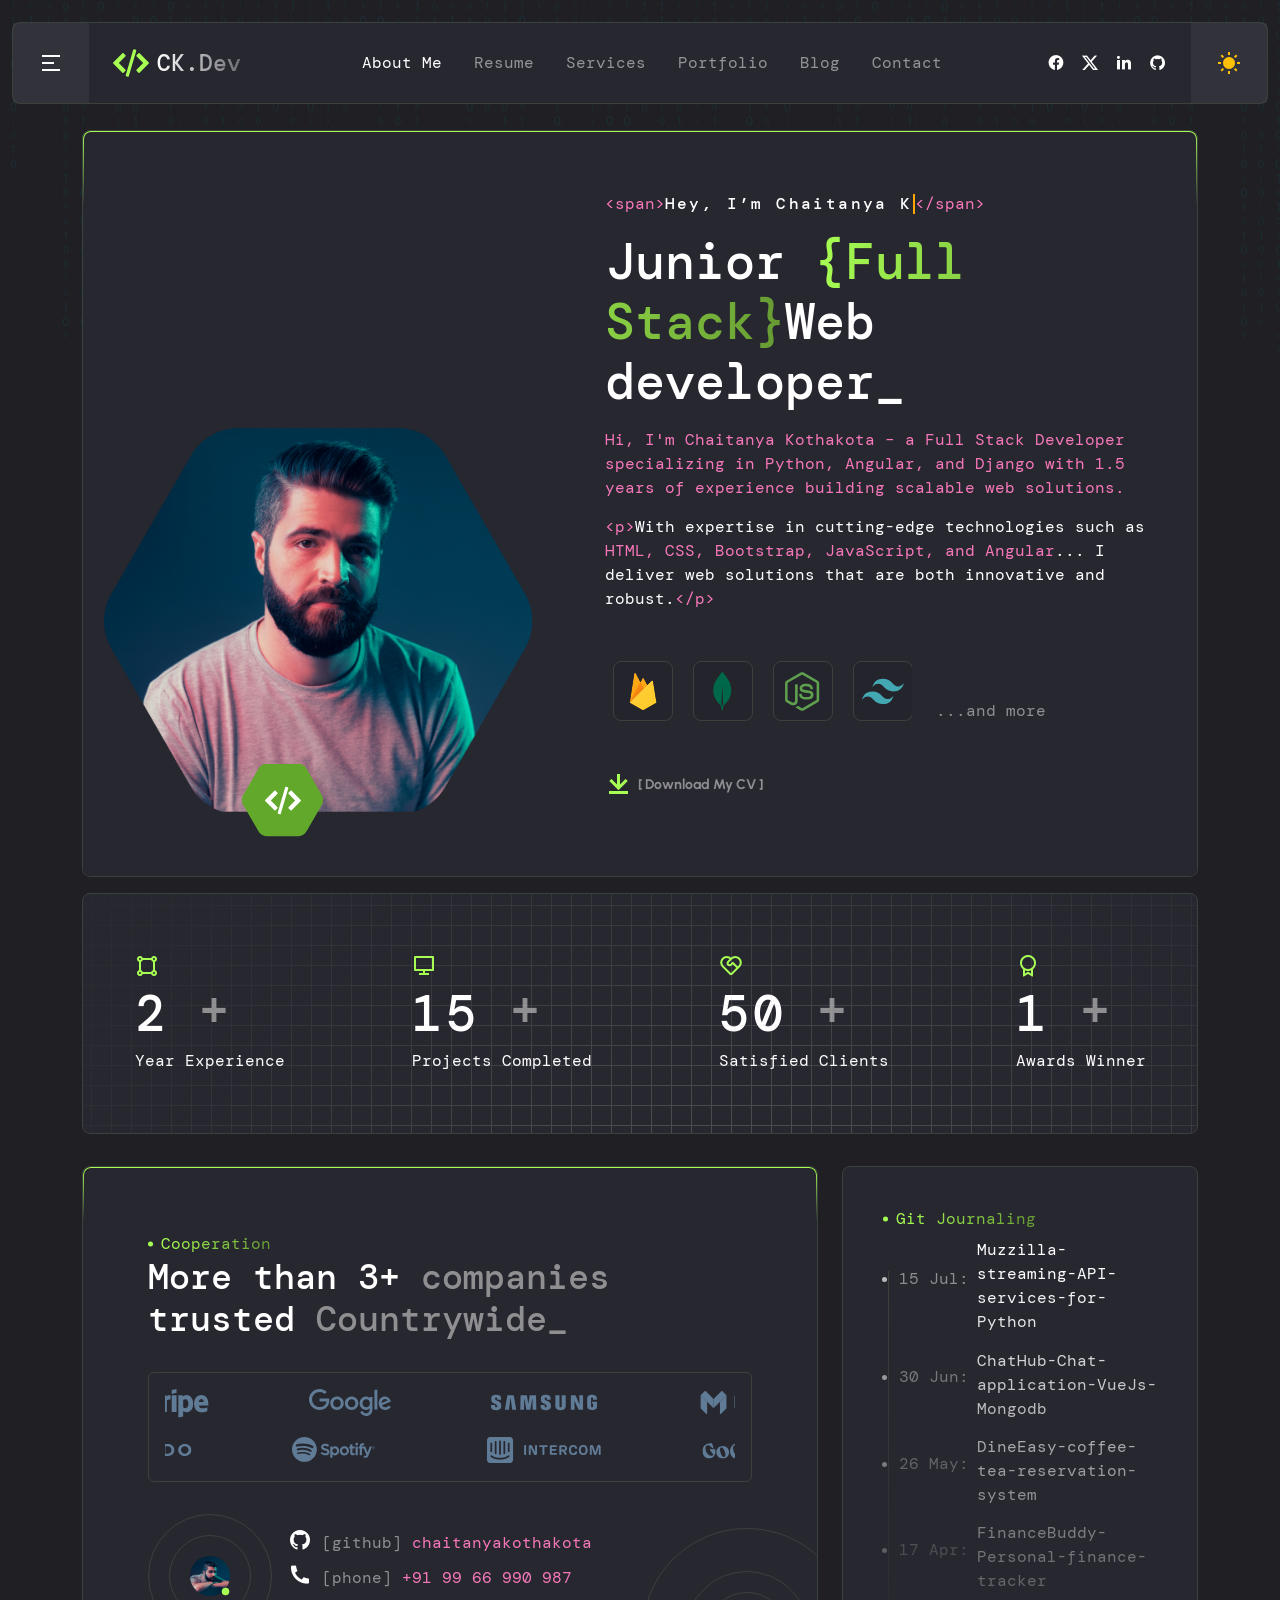
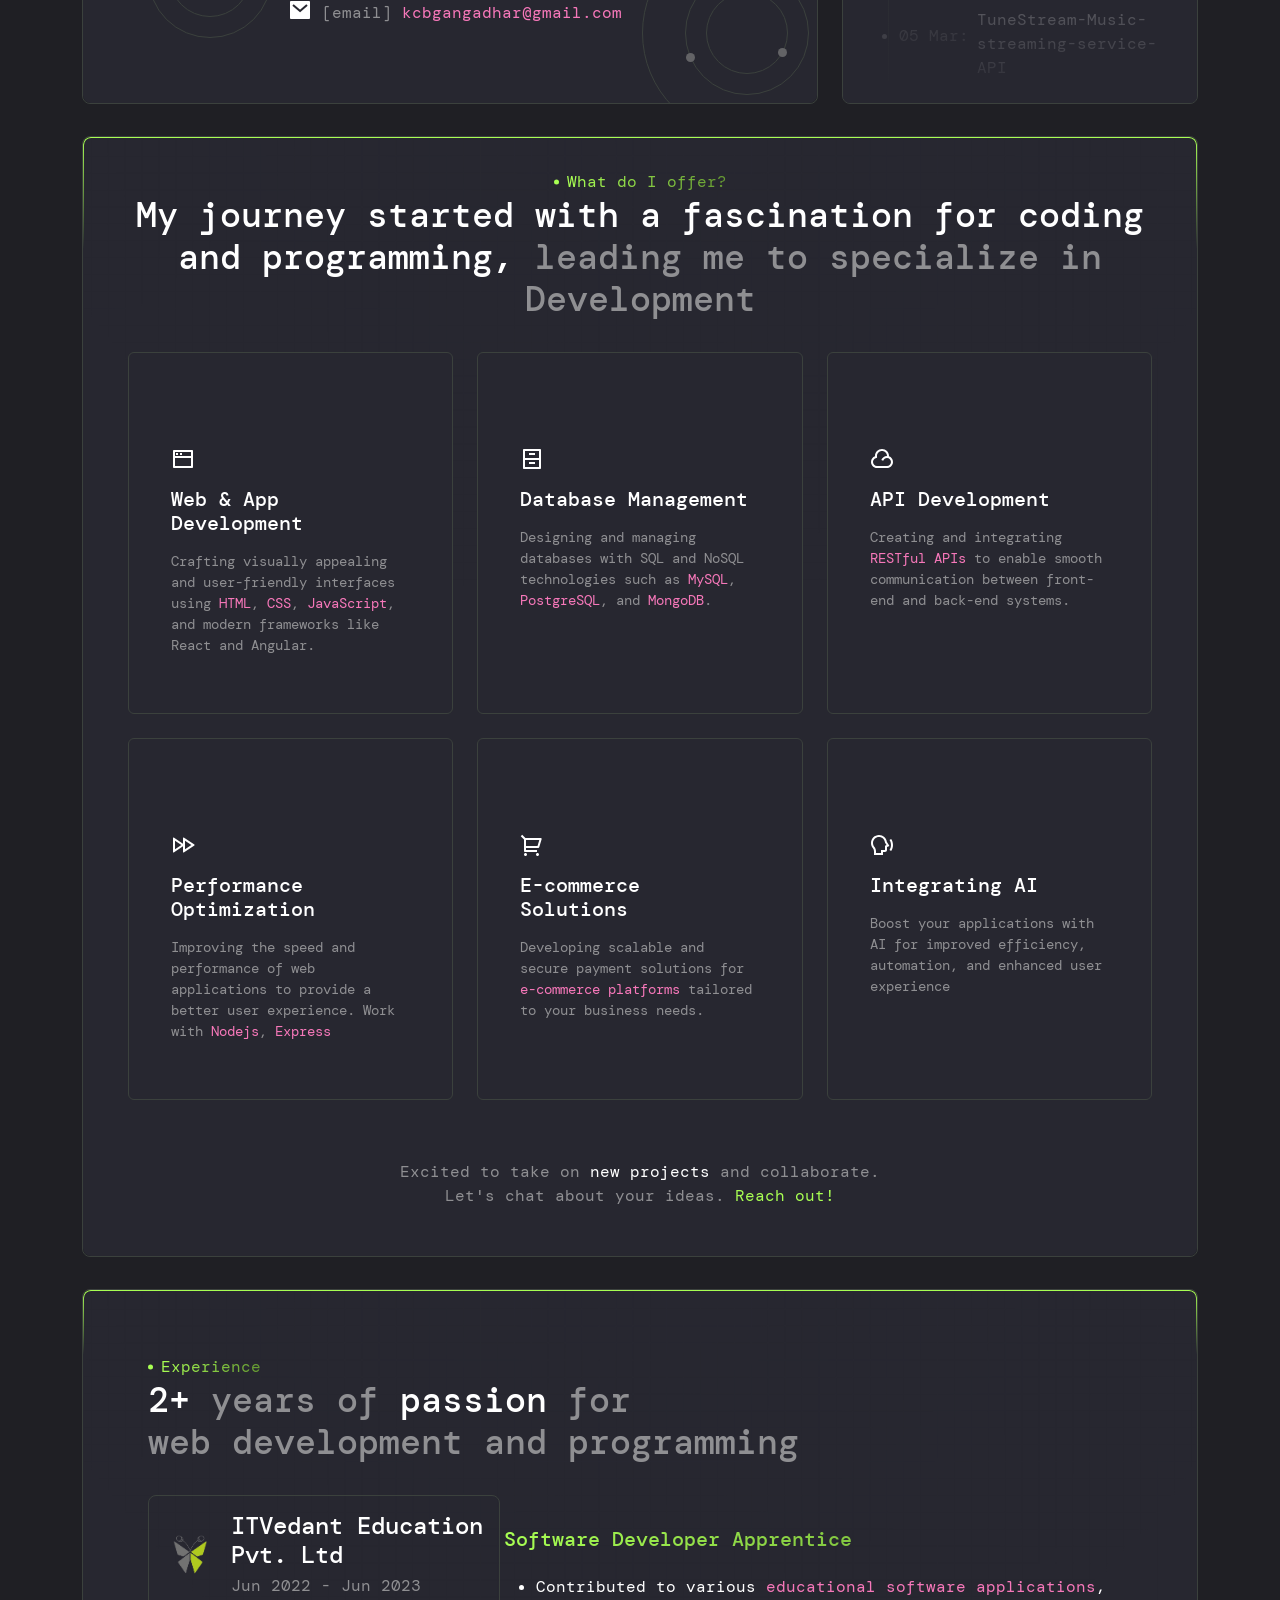
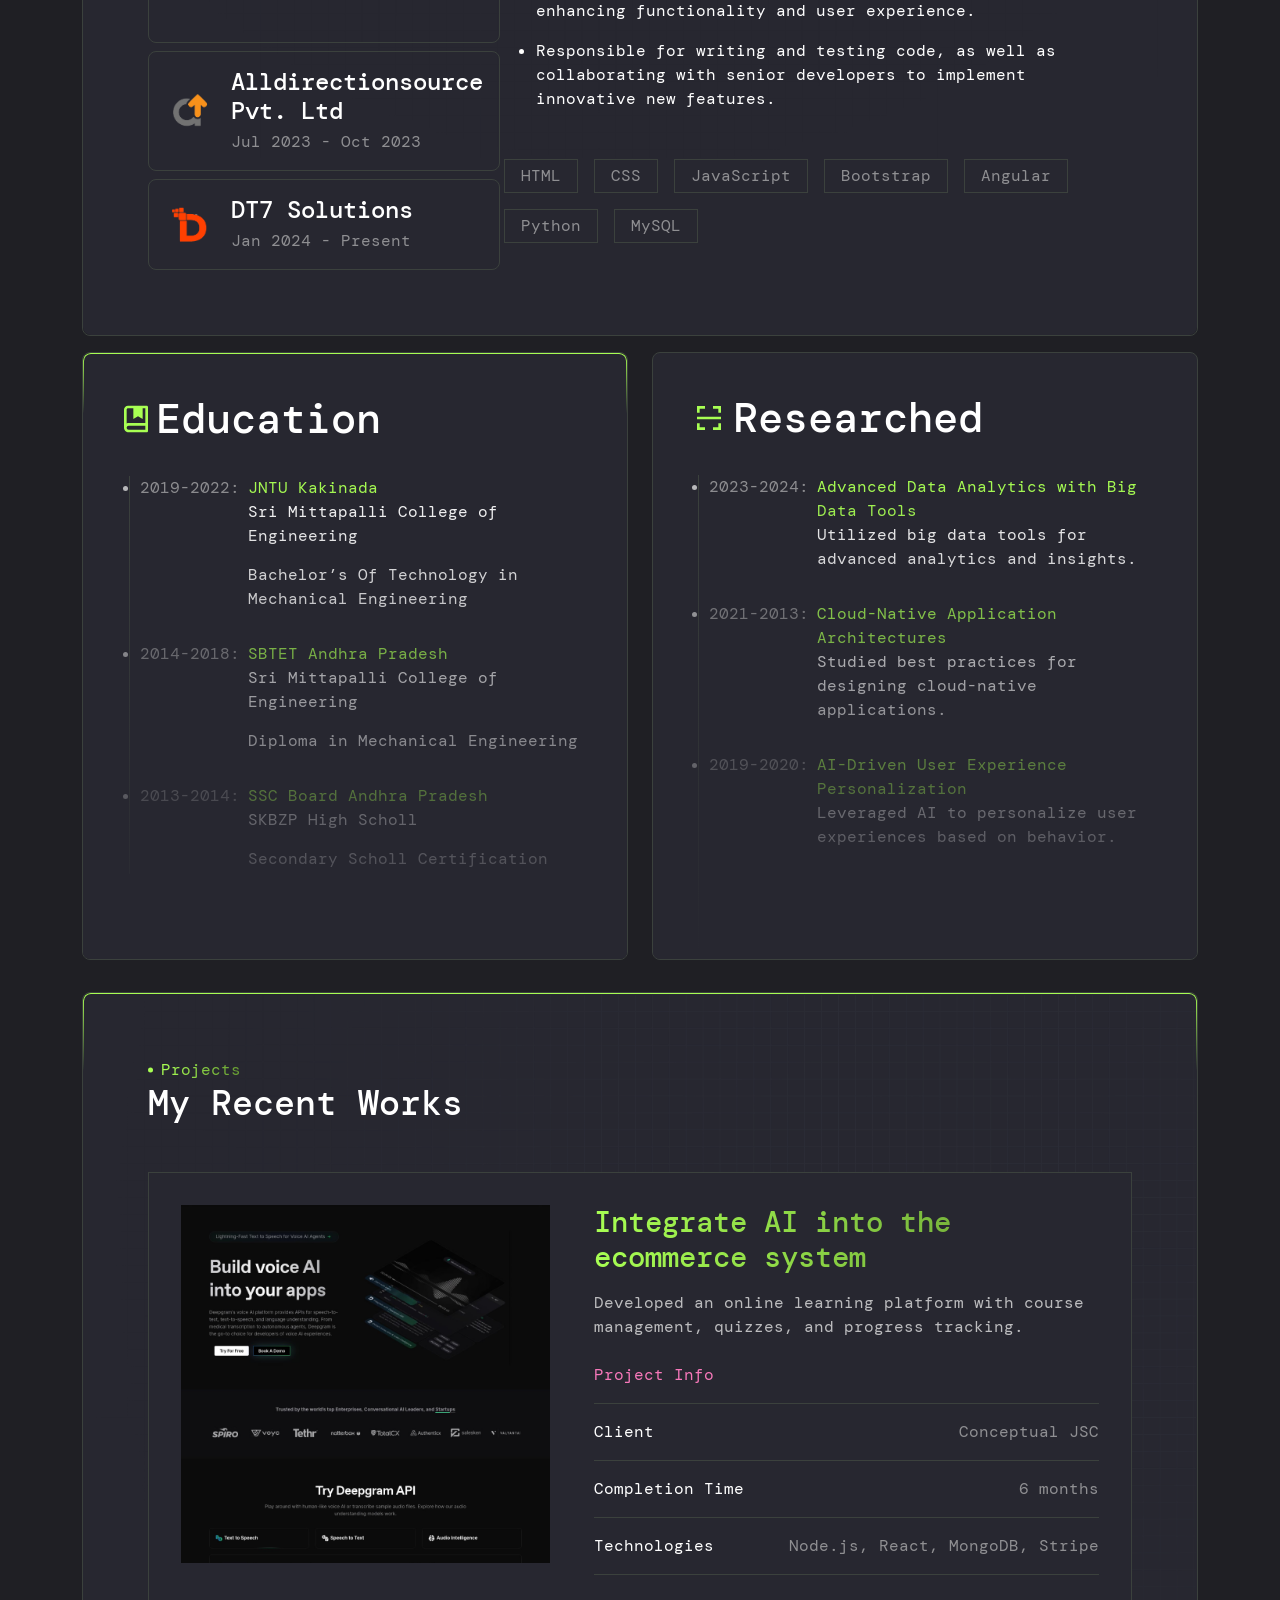
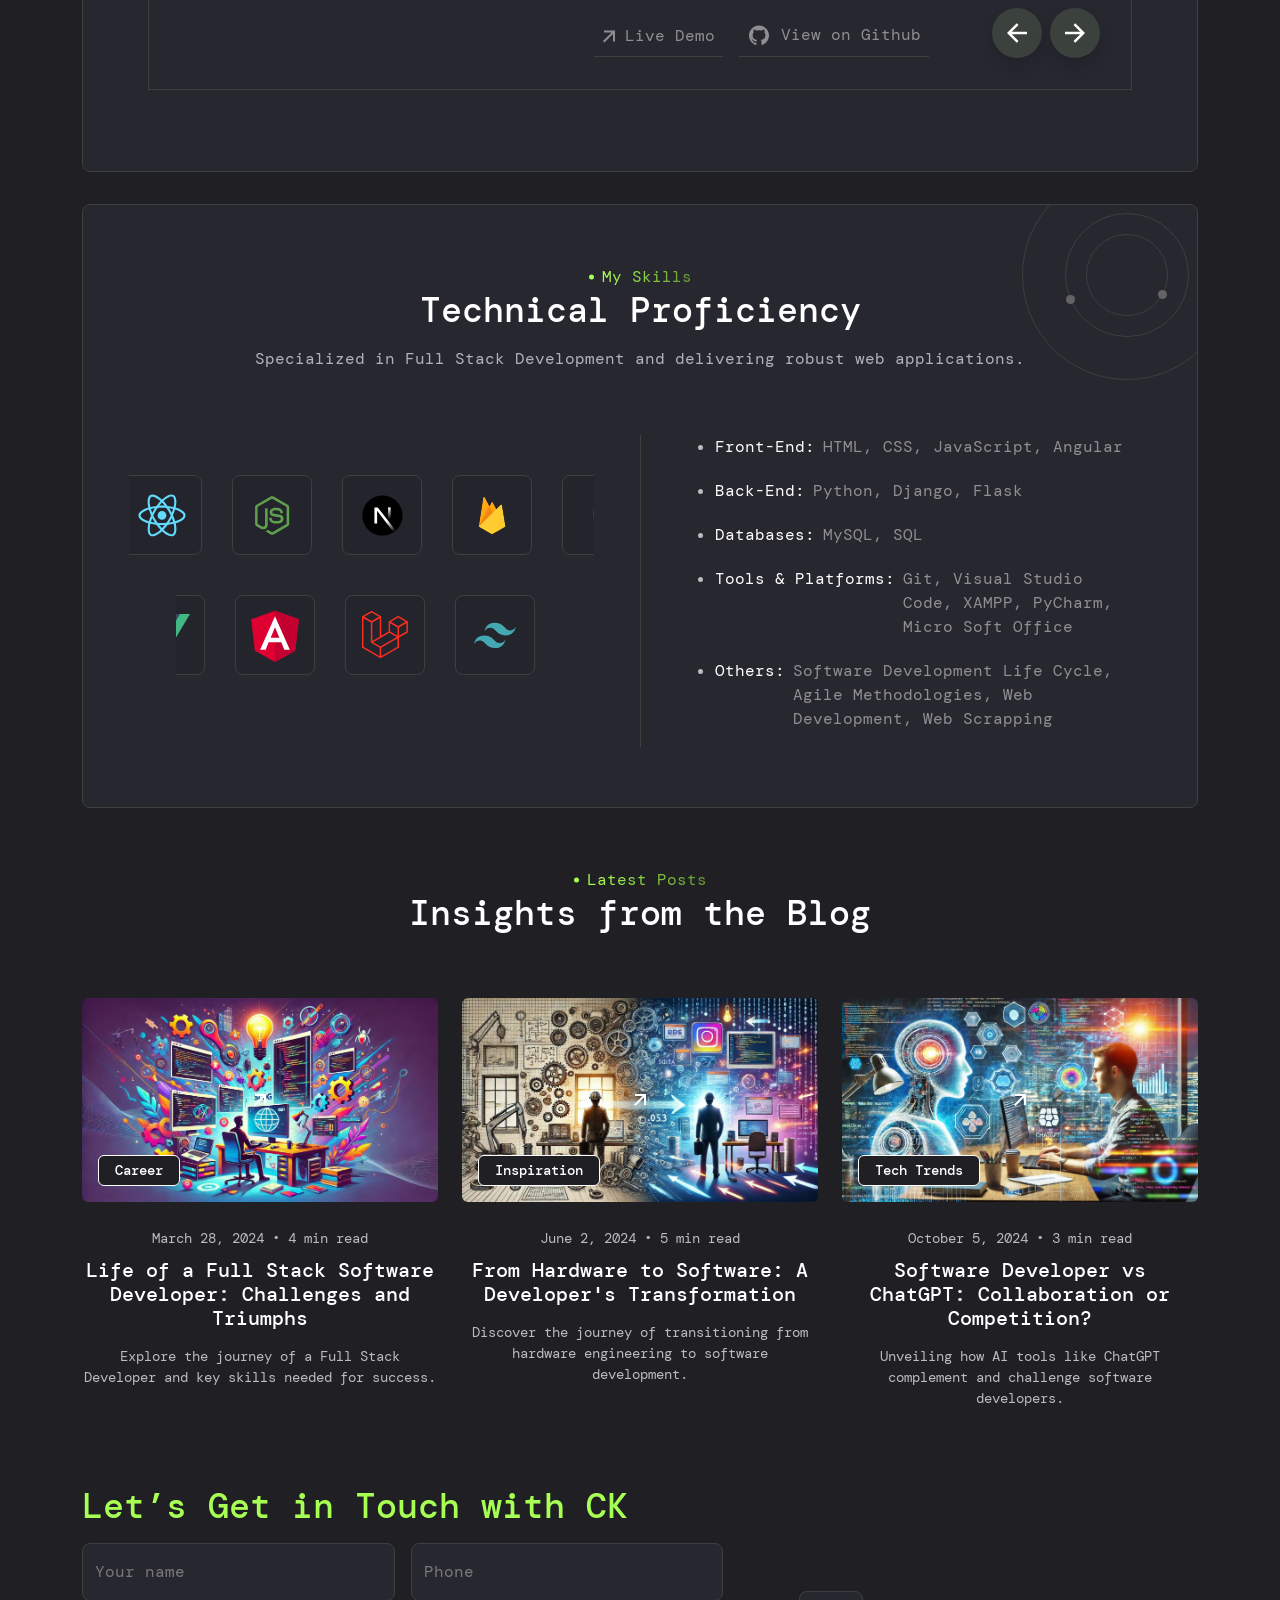
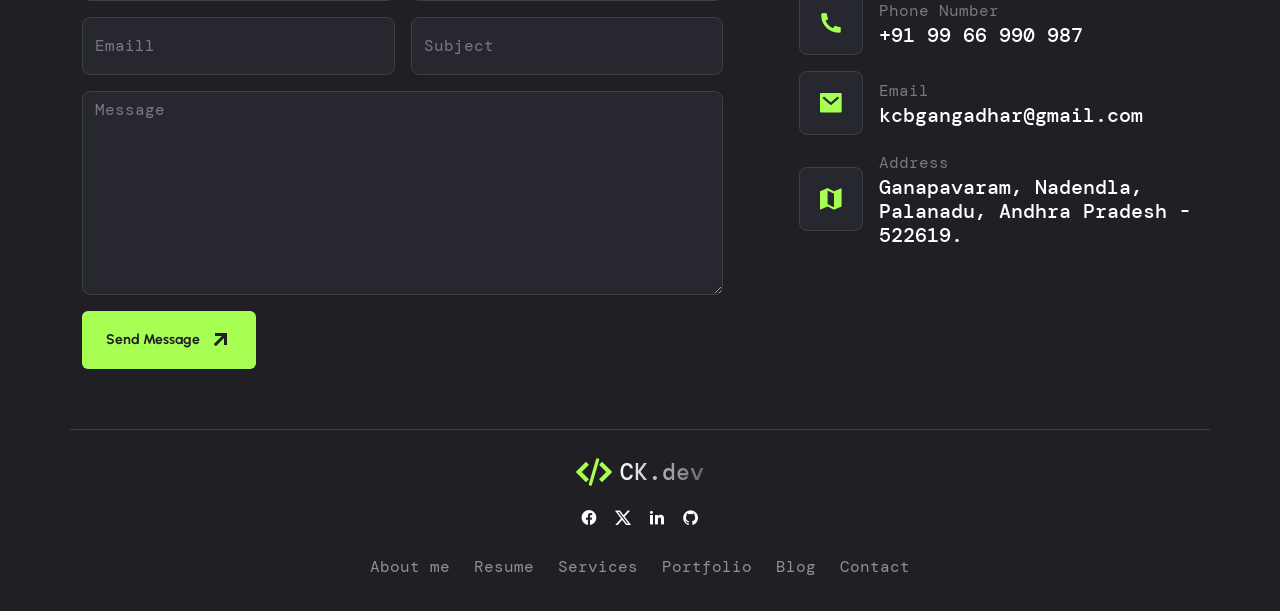
==== index.html @ 95daa82c "experience section img updated" ====
<!DOCTYPE html>
<html lang="en" data-bs-theme="dark">

<head>
    <meta charset="UTF-8" />
    <meta name="viewport" content="width=device-width, initial-scale=1.0" />
    <meta http-equiv="x-ua-compatible" content="ie=edge" />
    <title>Chaitanya Kothakota | Full Stack Developer | Python Expert Portfolio</title>
    <meta name="description" content="Explore the portfolio of Chaitanya Kothakota, a Full Stack Developer with 1.5 years of experience in Python, Angular, Django, and modern web development. Connect to discuss innovative solutions.">
    <meta name="keywords" content="Chaitanya Kothakota, CK, Full Stack Developer, Python Developer, Portfolio, Full Stack Development, Angular, Django, Web Developer, 1.5 years experience, Developer Portfolio">
    <meta name="robots" content="noindex, follow">
    
    <script src="assets/js/vendors/color-modes.js"></script>
    <!-- Favicon icon-->
    <link rel="shortcut icon" type="image/x-icon" href="assets/imgs/template/favicon-gradient.svg" />
    <!-- Libs CSS -->
    <link rel="stylesheet" href="assets/css/vendors/bootstrap.min.css" />
    <link rel="stylesheet" href="assets/css/vendors/swiper-bundle.min.css" />
    <link rel="stylesheet" href="assets/css/vendors/aos.css" />
    <link rel="stylesheet" href="assets/css/vendors/odometer.css" />
    <link rel="stylesheet" href="assets/css/vendors/carouselTicker.css" />
    <link rel="stylesheet" href="assets/css/vendors/magnific-popup.css" />
    <link rel="stylesheet" href="assets/fonts/remixicon/remixicon.css" />
    <link rel="stylesheet" href="assets/fonts/satoshi/satoshi.css" />
    <!-- Fonts -->
    <link rel="preconnect" href="https://fonts.googleapis.com" />
    <link rel="preconnect" href="https://fonts.gstatic.com" crossorigin />
    <link
        href="https://fonts.googleapis.com/css2?family=DM+Mono:wght@300;400;500&family=Playfair+Display:wght@400..900&family=Urbanist:wght@100..900&display=swap"
        rel="stylesheet" />
    <!-- Main CSS -->
    <link rel="stylesheet" href="assets/css/main.css" />
</head>

<body class="home-page-2">

    <!--Preloader Start -->
    <div id="preloader">
        <div class="loader-cover">
            <div class="loader-container">
                <div class="loader-icon-2"></div>
            </div>
        </div>
    </div>
    <!--Preloader End -->

    <!-- Header Start-->
    <header>
        <div class="container-fluid position-relative">
            <div class="position-relative">
                <nav class="navbar navbar-expand-lg navbar-home-2 flex-nowrap z-999 p-0 border border-1 rounded-3">
                    <a href="#"
                        class="navbar-menu p-4 text-center square-100 menu-tigger icon_80 icon-shape d-none d-md-flex"
                        data-bs-target=".offCanvas__info" aria-controls="offCanvas__info">
                        <i class="ri-menu-2-line"></i>
                    </a>
                    <div class="container py-3 px-4">
                        <a class="navbar-brand d-flex main-logo align-items-center" href="./">
                            <img src="assets/imgs/home-page-2/template/favicon.svg" alt="CK" />
                            <span class="fs-4 ms-2">CK.Dev</span>
                        </a>
                        <div class="d-none d-lg-flex">
                            <div class="collapse navbar-collapse" id="navbarSupportedContent">
                                <ul class="navbar-nav me-auto mb-2 mb-lg-0">
                                    <li class="nav-item"><a class="nav-link active" href="#about">About Me</a></li>
                                    <li class="nav-item"><a class="nav-link" href="#resume">Resume</a></li>
                                    <li class="nav-item"><a class="nav-link" href="#services">Services</a></li>
                                    <li class="nav-item"><a class="nav-link" href="#portfolio">Portfolio</a></li>
                                    <li class="nav-item"><a class="nav-link" href="#blog">Blog</a></li>
                                    <li class="nav-item"><a class="nav-link" href="#contact">Contact</a></li>
                                </ul>
                            </div>
                        </div>
                        <div class="navbar-social d-flex align-items-center pe-5 pe-lg-0 me-5 me-lg-0">
                            <div class="d-md-flex d-none gap-3">
                                <a href="http://facebook.com"><i class="ri-facebook-circle-fill fs-18"></i></a>
                                <a href="http://twitter.com"><i class="ri-twitter-x-fill fs-18"></i></a>
                                <a href="http://linkedin.com"><i class="ri-linkedin-fill fs-18"></i></a>
                                <a href="http://github.com"><i class="ri-github-fill fs-18"></i></a>
                            </div>
                            <div class="burger-icon burger-icon-white border rounded-3">
                                <span class="burger-icon-top"></span>
                                <span class="burger-icon-mid"></span>
                                <span class="burger-icon-bottom"></span>
                            </div>
                        </div>
                    </div>
                    <div
                        class="dark-light-switcher pe-10 pe-lg-0 pe-0 ps-md-5 ps-0 ps-lg-4 pe-lg-4 d-flex justify-content-center align-items-center icon_80 @@classList">
                        <i class="ri-sun-fill text-warning"></i>
                        <i class="ri-contrast-2-line text-white"></i>
                    </div>
                </nav>
            </div>
            <!-- offCanvas-menu -->
            <div class="offCanvas__info style-2">
                <div class="offCanvas__close-icon menu-close">
                    <button><i class="ri-close-line"></i></button>
                </div>
                <div class="offCanvas__logo mb-5">
                    <h3 class="mb-0">Get in touch</h3>
                </div>
                <div class="offCanvas__side-info mb-30">
                    <div class="contact-list mb-30">
                        <p class="fs-6 fw-medium text-200 mb-5">
                            I'm always excited to take on new projects and collaborate with
                            innovative minds.
                        </p>
                        <div class="mb-3">
                            <span class="text-400 fs-5">Phone Number</span>
                            <p class="mb-0">+91 99 66 990 987</p>
                        </div>
                        <div class="mb-3">
                            <span class="text-400 fs-5">Email</span>
                            <p class="mb-0">kcbgangadhar@gmail.com</p>
                        </div>
                        <div class="mb-3">
                            <span class="text-400 fs-5">Address</span>
                            <p class="mb-0">
                                Ganapavaram, Nadendla, Palanadu, Andhra Pradesh - 522619.
                            </p>
                        </div>
                    </div>

                    <div class="contact-list">
                        <p class="text-400 fs-5 mb-2">Social</p>
                        <div class="d-md-flex d-none gap-3">
                            <a href="http://facebook.com"><i class="ri-facebook-circle-fill fs-18"></i></a>
                            <a href="http://twitter.com"><i class="ri-twitter-x-fill fs-18"></i></a>
                            <a href="http://linkedin.com"><i class="ri-linkedin-fill fs-18"></i></a>
                            <a href="http://github.com"><i class="ri-github-fill fs-18"></i></a>
                        </div>
                    </div>
                </div>
            </div>
            <div class="offCanvas__overly"></div>
            <div class="mobile-header-active mobile-header-wrapper-style perfect-scrollbar button-bg-2">
                <div class="mobile-header-wrapper-inner">
                    <div class="mobile-header-logo">
                        <a class="d-flex main-logo align-items-center d-inline-flex" href="./">
                            <img src="assets/imgs/footer-1/logo.svg" alt="zelio" />
                            <span class="fs-4 ms-2 text-dark">CK</span>
                        </a>
                        <div class="burger-icon burger-icon-white border rounded-3">
                            <span class="burger-icon-top"></span>
                            <span class="burger-icon-mid"></span>
                            <span class="burger-icon-bottom"></span>
                        </div>
                    </div>
                    <div class="mobile-header-content-area">
                        <div class="perfect-scroll">
                            <div class="mobile-menu-wrap mobile-header-border">
                                <nav>
                                    <ul class="mobile-menu font-heading ps-0">
                                        <li class="nav-item"><a class="nav-link active" href="./">Home</a></li>
                                        <li class="nav-item"><a class="nav-link" href="./services.html">Services</a></li>
                                        <li class="nav-item"><a class="nav-link" href="./work.html">Portfolio</a></li>
                                        <li class="nav-item"><a class="nav-link" href="./pricing.html">Pricing</a></li>
                                        <li class="nav-item"><a class="nav-link" href="./blog-list.html">Blog</a></li>
                                        <li class="nav-item"><a class="nav-link" href="./#contact">Contact</a></li>
                                    </ul>
                                </nav>
                            </div>
                        </div>
                    </div>
                </div>
            </div>
        </div>
    </header>
    <!-- Header End -->

    <!-- Main Page Start -->
    <main>
        <!--Home-->
        <section id="about" class="section-hero-2 position-relative pt-130 pb-3">
            <div class="container hero-2">
                <div class="border border-1 rounded-3">
                    <div class="box-linear-animation position-relative z-1">
                        <div class="row align-items-end py-60">
                            <div class="col-lg-5 ps-lg-5 text-lg-start text-center">
                                <div class="position-relative mb-lg-0 mb-5">
                                    <img src="assets/imgs/home-page-2/hero-1/people.png" alt="zelio" />
                                    <div class="position-absolute end-0 top-100 translate-middle-y icon-decorate">
                                        <img src="assets/imgs/home-page-2/hero-1/icon.svg" alt="zelio" />
                                    </div>
                                </div>
                            </div>
                            <div class="col-lg-6 mx-lg-auto col-md-12">
                                <div class="p-lg-0 p-md-8 p-3">
                                    <div class="text-secondary-2 d-flex align-items-center">
                                        &lt;span&gt;
                                        <div class="text-dark">
                                            <div class="typewriter">
                                                <h1 class="fs-6 fw-medium">Hey, I’m Chaitanya K</h1>
                                            </div>
                                        </div>
                                        &lt;/span&gt;
                                    </div>
                                    <h1 class="fs-50 my-3">
                                        Junior <span class="text-linear-4">{Full Stack}</span>Web developer<span class="flicker">_</span>
                                    </h1>
                                    <p class="md-6 text-secondary-2">
                                        Hi, I'm Chaitanya Kothakota – a Full Stack Developer specializing in Python, Angular, and Django with 1.5 years of experience building scalable web solutions.
                                    </p>
                                    <p class="mb-6 text-secondary-2">
                                        &lt;p&gt;<span class="text-dark">With expertise in cutting-edge technologies such as</span>
                                        <span class="text-secondary-2">HTML</span>,
                                        <span class="text-secondary-2">CSS</span>,
                                        <span class="text-secondary-2">Bootstrap</span>,
                                        <span class="text-secondary-2">JavaScript</span>, and
                                        <span class="text-secondary-2">Angular</span><span class="text-dark">... I deliver web solutions that are both innovative and robust.</span>&lt;/p&gt;
                                    </p>
                                    <div class="row">
                                        <div class="col-7">
                                            <!-- Carausel Scroll -->
                                            <div
                                                class="carouselTicker carouselTicker-left position-relative z-1 mt-lg-0 mt-8">
                                                <ul class="carouselTicker__list">
                                                    <li class="carouselTicker__item">
                                                        <a href="#" class="brand-logo icon_60 icon-shape rounded-3">
                                                            <img src="assets/imgs/home-page-2/hero-1/icon-1.svg" alt="brand" />
                                                        </a>
                                                    </li>
                                                    <li class="carouselTicker__item">
                                                        <a href="#" class="brand-logo icon_60 icon-shape rounded-3">
                                                            <img src="assets/imgs/home-page-2/hero-1/icon-2.svg" alt="brand" />
                                                        </a>
                                                    </li>
                                                    <li class="carouselTicker__item">
                                                        <a href="#" class="brand-logo icon_60 icon-shape rounded-3">
                                                            <img src="assets/imgs/home-page-2/hero-1/icon-3.svg" alt="brand" />
                                                        </a>
                                                    </li>
                                                    <li class="carouselTicker__item">
                                                        <a href="#" class="brand-logo icon_60 icon-shape rounded-3">
                                                            <img src="assets/imgs/home-page-2/hero-1/icon-4.svg" alt="brand" />
                                                        </a>
                                                    </li>
                                                    <li class="carouselTicker__item">
                                                        <a href="#" class="brand-logo icon_60 icon-shape rounded-3">
                                                            <img src="assets/imgs/home-page-2/hero-1/icon-5.svg" alt="brand" />
                                                        </a>
                                                    </li>
                                                </ul>
                                            </div>
                                        </div>
                                        <div class="col-5 d-flex align-items-end">
                                            <span class="fs-6 text-300 mb-2">...and more</span>
                                        </div>
                                    </div>
                                    <a href="https://chaitanyakothakota.github.io/Resume" class="btn me-2 text-300 ps-0 mt-4" target="_blank">
                                        <i class="ri-download-line text-primary-2"></i> [ Download My CV ]
                                    </a>
                                </div>
                            </div>
                        </div>
                    </div>
                </div>
            </div>
            <div class="background position-absolute top-0 start-0 w-100 h-100">
                <img class="bg-w" src="assets/imgs/home-page-2/hero-1/bg.png" alt="zelio" />
                <img class="bg-d" src="assets/imgs/home-page-2/hero-1/bg-dark.png" alt="zelio" />
            </div>
        </section>

        <!--Static-->
        <div class="section-static-1 z-0">
            <div class="container position-relative z-1">
                <div class="bg-3 py-60 border border-1 rounded-3 position-relative overflow-hidden">
                    <div class="inner">
                        <div class="row align-items-center justify-content-lg-around justify-content-center">
                            <div class="col-lg-auto col-md-6 text-center text-lg-start">
                                <div class="counter-item-cover counter-item">
                                    <div class="content mx-auto">
                                        <i class="ri-shape-line text-primary-2"></i>
                                        <h2 class="text-300 my-0 fs-50">
                                            <span class="odometer text-dark fw-medium" data-count="2"></span>
                                            <span class="fs-50 text-300 mb-0">+</span>
                                        </h2>
                                        <p class="fs-6 mb-0 text-dark">Year Experience</p>
                                    </div>
                                </div>
                            </div>
                            <div class="col-lg-auto col-md-6 text-center text-lg-start">
                                <div class="counter-item-cover counter-item">
                                    <div class="content mx-auto">
                                        <i class="ri-computer-line text-primary-2"></i>
                                        <h2 class="text-300 my-0 fs-50">
                                            <span class="odometer text-dark fw-medium" data-count="15"></span>
                                            <span class="fs-50 text-300 mb-0">+</span>
                                        </h2>
                                        <p class="fs-6 mb-0 text-dark">Projects Completed</p>
                                    </div>
                                </div>
                            </div>
                            <div class="col-lg-auto col-md-6 text-center text-lg-start">
                                <div class="counter-item-cover counter-item">
                                    <div class="content mx-auto">
                                        <i class="ri-service-line text-primary-2"></i>
                                        <h2 class="text-300 my-0 fs-50">
                                            <span class="odometer text-dark fw-medium" data-count="50"></span>
                                            <span class="fs-50 text-300 mb-0">+</span>
                                        </h2>
                                        <p class="fs-6 mb-0 text-dark">Satisfied Clients</p>
                                    </div>
                                </div>
                            </div>
                            <div class="col-lg-auto col-md-6 text-center text-lg-start">
                                <div class="counter-item-cover counter-item">
                                    <div class="content mx-auto">
                                        <i class="ri-award-line text-primary-2"></i>
                                        <h2 class="text-300 my-0 fs-50">
                                            <span class="odometer text-dark fw-medium" data-count="1"></span>
                                            <span class="fs-50 text-300 mb-0">+</span>
                                        </h2>
                                        <p class="fs-6 mb-0 text-dark">Awards Winner</p>
                                    </div>
                                </div>
                            </div>
                        </div>
                    </div>
                    <div class="background position-absolute top-0 start-0 w-100 h-100 filter-invert"
                        data-background="assets/imgs/home-page-2/static/bg.png"></div>
                </div>
            </div>
        </div>

        <!-- coporation -->
        <section class="section-coporation">
            <div class="container pt-5">
                <div class="row">
                    <div class="col-lg-8">
                        <div class="rounded-3 border border-1 position-relative overflow-hidden">
                            <div class="box-linear-animation">
                                <div class="p-lg-8 p-md-6 p-3">
                                    <div class="d-flex align-items-center">
                                        <svg class="text-primary-2 me-2" xmlns="http://www.w3.org/2000/svg" width="5" height="6" viewBox="0 0 5 6" fill="none">
                                            <circle cx="2.5" cy="3" r="2.5" fill="#A8FF53" />
                                        </svg>
                                        <span class="text-linear-4 d-flex align-items-center">
                                            Cooperation
                                        </span>
                                    </div>
                                    <h3 class="fw-medium">
                                        More than 3+
                                        <span class="text-300">companies <br /></span> trusted
                                        <span class="text-300">Countrywide_</span>
                                    </h3>
                                    <div class="my-5 border border-1 rounded-2 p-3">
                                        <!-- Carausel Scroll -->
                                        <div class="carouselTicker carouselTicker-left position-relative z-1">
                                            <ul class="carouselTicker__list m-0">
                                                <li class="carouselTicker__item">
                                                    <svg xmlns="http://www.w3.org/2000/svg" width="70" height="29" viewBox="0 0 70 29" fill="none">
                                                        <path d="M4.87461 11.1705C4.87461 10.4284 5.49116 10.1429 6.51233 10.1429C7.97664 10.1429 9.82629 10.5806 11.2906 11.3608V6.88882C9.69142 6.26083 8.11151 6.01344 6.51233 6.01344C2.60108 6.01344 0 8.03061 0 11.3989C0 16.6512 7.32155 15.8138 7.32155 18.0784C7.32155 18.9538 6.55086 19.2392 5.4719 19.2392C3.87272 19.2392 1.83039 18.5922 0.21194 17.7168V22.2459C2.00379 23.0071 3.81491 23.3306 5.4719 23.3306C9.47948 23.3306 12.2347 21.3706 12.2347 17.9642C12.2154 12.2933 4.87461 13.3019 4.87461 11.1705ZM17.8993 2.20747L13.1981 3.19702L13.1788 18.44C13.1788 21.2564 15.3175 23.3306 18.169 23.3306C19.7489 23.3306 20.905 23.0452 21.5408 22.7027V18.8396C20.9242 19.087 17.88 19.9624 17.88 17.1459V10.3903H21.5408V6.33695H17.88L17.8993 2.20747ZM27.5329 7.74516L27.2246 6.33695H23.0629V22.9881H27.8797V11.7034C29.0165 10.2381 30.9432 10.5045 31.5405 10.7138V6.33695C30.9239 6.10859 28.6697 5.68994 27.5329 7.74516ZM32.7158 6.33695H37.5518V22.9881H32.7158V6.33695ZM32.7158 4.89068L37.5518 3.86307V0L32.7158 1.00858V4.89068ZM47.6094 6.01344C45.7212 6.01344 44.5073 6.88882 43.833 7.49778L43.5825 6.31792H39.3437V28.5068L44.1605 27.4982L44.1798 22.1127C44.8734 22.6075 45.8946 23.3116 47.5901 23.3116C51.0389 23.3116 54.1795 20.5713 54.1795 14.5388C54.1602 9.02017 50.9811 6.01344 47.6094 6.01344ZM46.4533 19.125C45.3166 19.125 44.6422 18.7254 44.1798 18.2306L44.1605 11.1705C44.6615 10.6187 45.3551 10.2381 46.4533 10.2381C48.2066 10.2381 49.4205 12.1791 49.4205 14.672C49.4205 17.222 48.2259 19.125 46.4533 19.125ZM69.3621 14.7291C69.3621 9.85748 66.9729 6.01344 62.4066 6.01344C57.821 6.01344 55.0465 9.85748 55.0465 14.6911C55.0465 20.4191 58.3219 23.3116 63.0231 23.3116C65.3159 23.3116 67.05 22.7978 68.3602 22.0747V18.2687C67.05 18.9157 65.5472 19.3153 63.6397 19.3153C61.7708 19.3153 60.1138 18.6683 59.9019 16.4228H69.3235C69.3235 16.1754 69.3621 15.1859 69.3621 14.7291ZM59.8441 12.9213C59.8441 10.7709 61.1735 9.87651 62.3873 9.87651C63.5626 9.87651 64.815 10.7709 64.815 12.9213H59.8441Z" fill="#607B96" />
                                                    </svg>
                                                </li>
                                                <li class="carouselTicker__item">
                                                    <svg xmlns="http://www.w3.org/2000/svg" width="82" height="27" viewBox="0 0 82 27" fill="none">
                                                        <path d="M20.1603 9.55189H10.5918V12.3912H17.3779C17.0428 16.373 13.73 18.0708 10.6032 18.0708C6.60306 18.0708 3.1121 14.9233 3.1121 10.5115C3.1121 6.21388 6.43984 2.90391 10.6122 2.90391C13.8313 2.90391 15.7279 4.95618 15.7279 4.95618L17.7161 2.89756C17.7161 2.89756 15.1644 0.0566406 10.5106 0.0566406C4.58445 0.0566406 0 5.05836 0 10.4608C0 15.7549 4.31229 20.9166 10.6617 20.9166C16.2457 20.9166 20.3334 17.0911 20.3334 11.4345C20.3334 10.2409 20.16 9.55123 20.16 9.55123L20.1603 9.55189Z" fill="#607B96" />
                                                        <path d="M27.9974 7.49609C24.0711 7.49609 21.2573 10.5658 21.2573 14.1457C21.2573 17.7785 23.9867 20.905 28.0434 20.905C31.7158 20.905 34.7248 18.098 34.7248 14.2236C34.7248 9.78311 31.2248 7.49609 27.9974 7.49609ZM28.0364 10.1297C29.9671 10.1297 31.7967 11.6906 31.7967 14.206C31.7967 16.6681 29.9749 18.2734 28.0275 18.2734C25.8878 18.2734 24.1998 16.5598 24.1998 14.1865C24.1998 11.864 25.867 10.1297 28.0364 10.1297Z" fill="#607B96" />
                                                        <path d="M42.6563 7.49609C38.7303 7.49609 35.9165 10.5658 35.9165 14.1457C35.9165 17.7785 38.6456 20.905 42.7026 20.905C46.3751 20.905 49.3837 18.098 49.3837 14.2236C49.3837 9.78311 45.8841 7.49609 42.6563 7.49609ZM42.6956 10.1297C44.6261 10.1297 46.4559 11.6906 46.4559 14.206C46.4559 16.6681 44.6341 18.2734 42.6866 18.2734C40.547 18.2734 38.859 16.5598 38.859 14.1865C38.859 11.864 40.5259 10.1297 42.6956 10.1297Z" fill="#607B96" />
                                                        <path d="M57.0335 7.50293C53.4298 7.50293 50.5972 10.6594 50.5972 14.2023C50.5972 18.2377 53.8811 20.9138 56.9715 20.9138C58.8821 20.9138 59.8983 20.1554 60.6484 19.2845V20.6068C60.6484 22.9196 59.2441 24.3048 57.1242 24.3048C55.0762 24.3048 54.0492 22.7823 53.692 21.9181L51.1153 22.9953C52.0296 24.9281 53.8696 26.9439 57.1453 26.9439C60.7286 26.9439 63.4593 24.6869 63.4593 19.9535V7.90608H60.6484V9.04174C59.784 8.11048 58.602 7.50319 57.0335 7.50319V7.50293ZM57.2945 10.1311C59.0613 10.1311 60.8755 11.6399 60.8755 14.2164C60.8755 16.8353 59.0652 18.2786 57.2552 18.2786C55.334 18.2786 53.5463 16.7183 53.5463 14.2413C53.5463 11.6674 55.403 10.1311 57.2945 10.1311Z" fill="#607B96" />
                                                        <path d="M75.9577 7.48633C72.5584 7.48633 69.7041 10.1912 69.7041 14.1818C69.7041 18.4051 72.8855 20.9097 76.2845 20.9097C79.1209 20.9097 80.8619 19.3578 81.9008 17.9671L79.5832 16.4251C78.982 17.3586 77.9763 18.2706 76.2985 18.2706C74.4138 18.2706 73.5471 17.2384 73.0101 16.2389L81.9998 12.5086L81.5331 11.4154C80.6649 9.27464 78.6389 7.48699 75.958 7.48699L75.9577 7.48633ZM76.0749 10.065C77.2997 10.065 78.1814 10.7161 78.5558 11.4972L72.5523 14.0065C72.2936 12.0636 74.1339 10.065 76.0749 10.065Z" fill="#607B96" />
                                                        <path d="M65.4185 20.5117H68.3715V0.75H65.4185V20.5117Z" fill="#607B96" />
                                                    </svg>
                                                </li>
                                                <li class="carouselTicker__item">
                                                    <svg xmlns="http://www.w3.org/2000/svg" width="106" height="17"
                                                        viewBox="0 0 106 17" fill="none">
                                                        <path fill-rule="evenodd" clip-rule="evenodd"
                                                            d="M58.1252 7.94734C58.1252 7.94734 57.0947 7.30966 56.4563 7.06293C56.4563 7.06293 54.4825 6.14806 54.0908 5.71279C54.0908 5.71279 53.3221 4.98768 53.7718 4.14627C53.7718 4.14627 53.9605 3.59524 54.7735 3.59524C54.7735 3.59524 55.8319 3.65343 55.8319 4.52331V5.75047H59.6249L59.6177 3.94323C59.6177 3.94323 59.9094 0.982882 55.1499 0.853224C55.1499 0.853224 51.4071 0.607128 50.3335 2.62344C50.3335 2.62344 49.912 3.07263 49.912 4.63906V5.77096C49.912 5.77096 49.8691 7.07753 50.5364 7.91823C50.5364 7.91823 50.9136 8.46934 51.8424 9.07857C51.8424 9.07857 53.7282 10.0947 54.8594 10.6755C54.8594 10.6755 56.0026 11.3278 55.8517 12.365C55.8517 12.365 55.7591 13.4307 54.6558 13.3871C54.6558 13.3871 53.6469 13.3414 53.6469 12.2969V11.0704H49.6052V12.8526C49.6052 12.8526 49.4914 16.2601 54.6861 16.2601C54.6861 16.2601 59.6475 16.3613 59.8796 12.7626V11.3125C59.8796 11.3125 60.0544 9.10765 58.1252 7.94734Z"
                                                            fill="#607B96" />
                                                        <path fill-rule="evenodd" clip-rule="evenodd"
                                                            d="M38.707 1.27637L37.437 9.23578H37.1401L35.9266 1.34766H29.5905L29.2734 15.7609H33.0248L33.0697 4.90097H33.3646L35.3532 15.7586H39.2998L41.264 4.90508H41.5252L41.6157 15.7609H45.3867L44.9812 1.27637H38.707Z"
                                                            fill="#607B96" />
                                                        <path fill-rule="evenodd" clip-rule="evenodd"
                                                            d="M16.3758 1.33594L13.8799 15.7443H17.9182L19.3965 4.57253H19.7288L21.2067 15.7443H25.2446L22.7492 1.33594H16.3758Z"
                                                            fill="#607B96" />
                                                        <path fill-rule="evenodd" clip-rule="evenodd"
                                                            d="M101.117 7.7482V9.87433H102.152V12.156C102.152 13.2706 101.199 13.2911 101.199 13.2911C100.04 13.2911 100.084 12.2314 100.084 12.2314V4.33936C100.084 3.52635 101.112 3.48274 101.112 3.48274C102.1 3.48274 102.107 4.45248 102.107 4.45248V5.65252H105.909C106.033 3.31072 105.566 2.74378 105.566 2.74378C104.623 0.625534 101.055 0.74136 101.055 0.74136C95.5718 0.74136 96.1797 4.94863 96.1797 4.94863V12.5793C96.2975 16.5253 101.7 16.1251 101.792 16.1198C104.196 15.8538 104.922 15.0904 104.922 15.0904C105.59 14.5943 105.762 13.9076 105.762 13.9076C105.952 13.5074 106 12.2314 106 12.2314V7.7482H101.117Z"
                                                            fill="#607B96" />
                                                        <path fill-rule="evenodd" clip-rule="evenodd"
                                                            d="M88.513 10.093H88.3478L84.4879 1.27923H79.8726V15.7628H83.6293L83.4041 6.94997H83.5716L87.5693 15.7628H92.0468V1.27832H88.2422L88.513 10.093Z"
                                                            fill="#607B96" />
                                                        <path fill-rule="evenodd" clip-rule="evenodd"
                                                            d="M70.6993 12.1537C70.6993 12.1537 70.7542 13.3424 69.6522 13.3424C69.6522 13.3424 68.4925 13.4046 68.4925 12.1834L68.4813 1.28809H64.3594V12.0968C64.3594 12.0968 63.9366 16.1876 69.7097 16.1876C69.7097 16.1876 74.7265 16.2472 74.7265 12.284V1.28878H70.6993V12.1537Z"
                                                            fill="#607B96" />
                                                        <path fill-rule="evenodd" clip-rule="evenodd"
                                                            d="M8.51902 7.94724C8.51902 7.94724 7.48907 7.30956 6.85066 7.06284C6.85066 7.06284 4.87739 6.14931 4.48648 5.71269C4.48648 5.71269 3.71711 4.98701 4.16769 4.14685C4.16769 4.14685 4.35544 3.59577 5.1678 3.59577C5.1678 3.59577 6.22688 3.65337 6.22688 4.52321V5.75037H10.0213L10.0134 3.94246C10.0134 3.94246 10.3038 0.982766 5.54555 0.853129C5.54555 0.853129 5.18697 0.829951 4.66115 0.856468C4.66115 0.856468 1.77889 1.01124 0.748227 2.59226C0.742932 2.6035 0.734396 2.61275 0.728469 2.62334C0.728469 2.62334 0.307645 3.07185 0.307645 4.63896V5.77082C0.307645 5.77082 0.264057 7.07673 0.932182 7.91818C0.932182 7.91818 1.30859 8.46921 2.23804 9.07847C2.23804 9.07847 4.12264 10.0939 5.25447 10.6747C5.25447 10.6747 6.39811 11.327 6.24743 12.3649C6.24743 12.3649 6.15409 13.4307 5.05138 13.387C5.05138 13.387 4.04262 13.3413 4.04262 12.2968V11.0697H0.000197613V12.8525C0.000197613 12.8525 -0.113021 16.26 5.08051 16.26C5.08051 16.26 10.0418 16.3611 10.2746 12.7625V11.3131C10.2746 11.3131 10.4486 9.10756 8.51902 7.94724Z"
                                                            fill="#607B96" />
                                                    </svg>
                                                </li>
                                                <li class="carouselTicker__item">
                                                    <svg xmlns="http://www.w3.org/2000/svg" width="113" height="27"
                                                        viewBox="0 0 113 27" fill="none">
                                                        <path
                                                            d="M29.4665 18.7916C29.4665 19.1072 29.3404 19.4107 29.1175 19.6338L23.7611 24.9696C23.6944 25.0367 23.6091 25.0824 23.5163 25.101C23.4234 25.1197 23.327 25.1103 23.2395 25.0742C23.1519 25.0381 23.0772 24.9769 23.0247 24.8983C22.9722 24.8197 22.9444 24.7273 22.9448 24.6329V12.6859L29.3939 6.29883H29.4686L29.4665 18.7916Z"
                                                            fill="#607B96" />
                                                        <path
                                                            d="M25.1895 2.03292C25.0999 1.94368 24.9783 1.89355 24.8516 1.89355C24.7248 1.89355 24.6032 1.94368 24.5136 2.03292L16.5491 9.96576H16.4381V18.9187L16.5491 19.1539L29.4634 6.2893L25.1895 2.03292ZM3.63379 18.7921C3.63379 19.1097 3.75991 19.4112 3.98389 19.6343L9.33928 24.9701C9.40591 25.0375 9.49122 25.0836 9.58428 25.1024C9.67734 25.1213 9.77393 25.112 9.86169 25.0759C9.94944 25.0397 10.0244 24.9783 10.0769 24.8995C10.1294 24.8207 10.1571 24.728 10.1565 24.6334V12.6864L3.70946 6.30035H3.6348L3.63379 18.7921Z"
                                                            fill="#607B96" />
                                                        <path
                                                            d="M8.58561 2.03292C8.49594 1.94368 8.37437 1.89355 8.24762 1.89355C8.12087 1.89355 7.9993 1.94368 7.90963 2.03292L3.63379 6.2903L16.5481 19.1549V9.96677L8.58662 2.03292H8.58561ZM37.4803 18.7921V6.87423H40.6685V8.47427C41.4051 7.26017 42.4745 6.65212 43.9243 6.65212C45.3742 6.65212 46.4668 7.27525 47.2467 8.56171C48.4958 7.25213 49.4543 6.65212 50.9475 6.65212C53.6454 6.65212 55.1628 8.1617 55.1628 10.9397V18.8021H51.7294V12.3387C51.7294 10.6723 51.3733 9.91752 50.0576 9.91752C48.7188 9.91752 47.9964 10.7386 47.9964 12.3387V18.8021H44.5297V12.3387C44.5297 10.6723 44.1736 9.91752 42.8569 9.91752C41.5191 9.91752 40.7967 10.7386 40.7967 12.3387V18.8021L37.4803 18.7921ZM59.4023 8.41899C60.0564 7.75919 60.8489 7.25155 61.7229 6.93241C62.5969 6.61326 63.531 6.4905 64.4582 6.57289C65.3854 6.65529 66.2829 6.94081 67.0864 7.40903C67.8899 7.87726 68.5796 8.5166 69.1062 9.28132C69.8114 10.3032 70.1982 11.5098 70.218 12.7497C70.218 14.5488 69.6147 16.0363 68.412 17.2373C67.8215 17.8408 67.1133 18.3176 66.331 18.6386C65.5486 18.9595 64.7087 19.1178 63.8628 19.1037C62.0336 19.1037 60.5636 18.4805 59.3357 17.1941C58.1905 16.0156 57.5576 14.4351 57.5741 12.795C57.571 11.9811 57.7311 11.1747 58.045 10.4233C58.359 9.6718 58.8204 8.99038 59.4023 8.41899ZM63.884 15.7709C65.4448 15.7709 66.716 14.4603 66.716 12.8382C66.716 11.1939 65.4448 9.88536 63.884 9.88536C62.3232 9.88536 61.0519 11.1949 61.0519 12.8382C61.0519 14.4603 62.3454 15.7709 63.884 15.7709ZM72.6273 18.7921V6.87423H75.972L75.9266 8.47427C76.6631 7.27424 77.7769 6.65212 79.3599 6.65212C81.8359 6.65212 83.4411 8.20693 83.4411 10.9397V18.8021H79.9189V12.3387C79.9189 10.6723 79.5627 9.91752 78.2017 9.91752C76.8195 9.91752 76.0839 10.7386 76.0839 12.3387V18.8021L72.6273 18.7921ZM98.5366 8.41899C99.1907 7.75884 99.9831 7.2509 100.857 6.93154C101.731 6.61219 102.666 6.48931 103.593 6.57172C104.521 6.65412 105.418 6.93977 106.222 7.40821C107.025 7.87664 107.715 8.51628 108.242 9.28132C108.947 10.3033 109.333 11.5099 109.352 12.7497C109.352 14.5488 108.75 16.0363 107.545 17.2373C106.955 17.8407 106.247 18.3175 105.465 18.6385C104.683 18.9594 103.843 19.1177 102.997 19.1037C101.169 19.1037 99.6969 18.4805 98.47 17.1941C97.3251 16.0155 96.6925 14.435 96.7095 12.795C96.7062 11.9811 96.8661 11.1748 97.1799 10.4234C97.4937 9.67192 97.9549 8.99047 98.5366 8.41899ZM103.019 15.7709C104.58 15.7709 105.851 14.4603 105.851 12.8382C105.851 11.1939 104.58 9.88536 103.019 9.88536C101.458 9.88536 100.187 11.1949 100.187 12.8382C100.187 14.4603 101.48 15.7709 103.019 15.7709ZM86.0996 18.7921V16.3036L91.0272 9.95169H86.0986V6.87423H94.9953V9.6954L90.6488 15.7156H95.0851V18.8021L86.0986 18.7921H86.0996Z"
                                                            fill="#607B96" />
                                                    </svg>
                                                </li>
                                                <li class="list-inline-item">
                                                    <svg xmlns="http://www.w3.org/2000/svg" width="57" height="19"
                                                        viewBox="0 0 57 19" fill="none">
                                                        <path
                                                            d="M24.3191 18.297H19.7417L22.6027 0.713867H27.1805L24.3191 18.297Z"
                                                            fill="#607B96" />
                                                        <path
                                                            d="M15.8906 0.713867L11.5261 12.807L11.0101 10.2027L11.0106 10.2037L9.46985 2.29746C9.46985 2.29746 9.28407 0.713867 7.29839 0.713867H0.0841857L0 1.01112C0 1.01112 2.20673 1.47016 4.78783 3.02177L8.76484 18.2966H13.5343L20.8172 0.713867H15.8906Z"
                                                            fill="#607B96" />
                                                        <path
                                                            d="M51.896 18.2966H56.0992L52.4345 0.713867H48.7543C47.0545 0.713867 46.6406 2.0242 46.6406 2.0242L39.8145 18.2966H44.5854L45.5401 15.6854H51.3593L51.896 18.2966ZM46.8589 12.077L49.2646 5.49711L50.6177 12.077H46.8589Z"
                                                            fill="#607B96" />
                                                        <path
                                                            d="M40.1722 4.94231L40.8249 1.16605C40.8249 1.16605 38.8092 0.399414 36.7078 0.399414C34.4362 0.399414 29.0421 1.39274 29.0421 6.2202C29.0421 10.7631 35.373 10.8195 35.373 13.2046C35.373 15.5896 29.6944 15.1635 27.8207 13.6589L27.1396 17.6064C27.1396 17.6064 29.1832 18.5997 32.307 18.5997C35.4304 18.5997 40.1435 16.9813 40.1435 12.58C40.1435 8.00839 33.7551 7.58274 33.7551 5.5956C33.7551 3.60752 38.2133 3.86291 40.1722 4.94231Z"
                                                            fill="#607B96" />
                                                        <path
                                                            d="M11.0106 10.2037L9.46985 2.29746C9.46985 2.29746 9.28407 0.713867 7.29839 0.713867H0.0841857L0 1.01112C0 1.01112 3.46765 1.73025 6.79421 4.42241C9.97356 6.99605 11.0106 10.2037 11.0106 10.2037Z"
                                                            fill="#607B96" />
                                                    </svg>
                                                </li>
                                            </ul>
                                        </div>
                                        <div class="carouselTicker carouselTicker-right position-relative z-1">
                                            <ul class="carouselTicker__list m-0">
                                                <li class="carouselTicker__item">
                                                    <svg xmlns="http://www.w3.org/2000/svg" width="94" height="28"
                                                        viewBox="0 0 94 28" fill="none">
                                                        <path
                                                            d="M12.4321 0C5.56619 0 0 5.56601 0 12.432C0 19.2986 5.56619 24.8644 12.4321 24.8644C19.2983 24.8644 24.8642 19.2986 24.8642 12.432C24.8642 5.56651 19.2986 0.000625788 12.432 0.000625788L12.4321 0ZM18.1334 17.9305C17.9101 18.2967 17.433 18.4115 17.0679 18.1883C14.1485 16.404 10.474 16.001 6.14649 16.9895C5.72948 17.0852 5.31381 16.8237 5.21881 16.4069C5.12334 15.9899 5.38358 15.5742 5.80163 15.4791C10.5374 14.3965 14.5995 14.8625 17.8764 16.8649C18.2416 17.089 18.3574 17.5655 18.1332 17.9307L18.1334 17.9305ZM19.655 14.5459C19.3739 15.0021 18.7774 15.1451 18.3218 14.8651C14.9808 12.8113 9.88623 12.2164 5.93361 13.4162C5.42099 13.571 4.87958 13.2822 4.724 12.7705C4.56961 12.2578 4.85865 11.7175 5.37037 11.5616C9.88535 10.1917 15.4981 10.8552 19.3357 13.2135C19.7915 13.4939 19.9355 14.0908 19.6549 14.546L19.655 14.5459H19.655ZM19.7857 11.0209C15.7783 8.64107 9.16815 8.4221 5.3426 9.58325C4.7283 9.76955 4.07866 9.4228 3.89249 8.80847C3.70633 8.19388 4.05282 7.54469 4.66758 7.35789C9.05904 6.02471 16.3593 6.28241 20.9724 9.02092C21.525 9.34877 21.7063 10.0625 21.3787 10.6142C21.0521 11.1667 20.3366 11.349 19.7858 11.0209H19.7857ZM33.8236 11.477C31.6771 10.9651 31.295 10.6059 31.295 9.85097C31.295 9.13776 31.9665 8.65771 32.9649 8.65771C33.9329 8.65771 34.8926 9.0223 35.8989 9.77262C35.9293 9.79527 35.9675 9.80435 36.005 9.79834C36.0426 9.79271 36.0758 9.77205 36.0978 9.74114L37.1459 8.26359C37.189 8.2027 37.1772 8.11885 37.1192 8.07248C35.9216 7.11152 34.573 6.6443 32.9967 6.6443C30.6791 6.6443 29.0601 8.03512 29.0601 10.0253C29.0601 12.1593 30.4567 12.9149 32.87 13.4982C34.924 13.9713 35.2707 14.3677 35.2707 15.0764C35.2707 15.8614 34.5696 16.3496 33.4415 16.3496C32.1886 16.3496 31.1666 15.9276 30.0233 14.9374C29.995 14.913 29.9561 14.9019 29.9202 14.904C29.8823 14.907 29.8477 14.9244 29.8237 14.9535L28.6485 16.3522C28.5992 16.4101 28.6054 16.4968 28.6625 16.547C29.9926 17.7345 31.6286 18.3616 33.394 18.3616C35.8915 18.3616 37.5053 16.9972 37.5053 14.8851C37.5098 13.1021 36.4424 12.1148 33.8281 11.4788L33.8236 11.477ZM43.1555 9.35997C42.073 9.35997 41.1851 9.78638 40.4529 10.66V9.67662C40.4529 9.5989 40.39 9.53582 40.3125 9.53582H38.3904C38.3128 9.53582 38.25 9.5989 38.25 9.67662V20.6032C38.25 20.6809 38.3128 20.7441 38.3904 20.7441H40.3125C40.39 20.7441 40.4529 20.6809 40.4529 20.6032V17.1542C41.1852 17.9761 42.0733 18.3776 43.1555 18.3776C45.167 18.3776 47.2032 16.8292 47.2032 13.8693C47.2062 10.9087 45.1693 9.35985 43.1578 9.35985L43.1555 9.35997ZM44.9682 13.8693C44.9682 15.3765 44.0397 16.4283 42.7103 16.4283C41.3961 16.4283 40.4047 15.3288 40.4047 13.8693C40.4047 12.4099 41.3961 11.3102 42.7103 11.3102C44.0182 11.3101 44.9683 12.3861 44.9683 13.8691L44.9682 13.8693ZM52.4221 9.35997C49.8317 9.35997 47.8023 11.3546 47.8023 13.9014C47.8023 16.4207 49.8178 18.3944 52.3904 18.3944C54.99 18.3944 57.0256 16.4064 57.0256 13.8693C57.0256 11.341 55.0036 9.36022 52.422 9.36022L52.4221 9.35997ZM52.4221 16.4434C51.0443 16.4434 50.0056 15.3363 50.0056 13.8686C50.0056 12.3945 51.0084 11.3249 52.3904 11.3249C53.7771 11.3249 54.8228 12.432 54.8228 13.9008C54.8228 15.3745 53.8133 16.4434 52.4223 16.4434H52.4221ZM62.5572 9.53582H60.4421V7.37328C60.4421 7.29594 60.3795 7.23261 60.3018 7.23261H58.3801C58.3023 7.23261 58.2392 7.29594 58.2392 7.37328V9.53582H57.3151C57.2377 9.53582 57.1751 9.5989 57.1751 9.67662V11.3285C57.1751 11.4059 57.2377 11.4694 57.3151 11.4694H58.2392V15.7436C58.2392 17.4708 59.0989 18.3466 60.7944 18.3466C61.4839 18.3466 62.0558 18.2042 62.5949 17.8986C62.6387 17.8741 62.6658 17.8268 62.6658 17.7766V16.2037C62.6658 16.1552 62.6406 16.1093 62.599 16.0838C62.5572 16.0575 62.5051 16.0562 62.4622 16.0774C62.0919 16.2637 61.734 16.3497 61.3339 16.3497C60.7172 16.3497 60.4421 16.0697 60.4421 15.4422V11.4702H62.5572C62.6348 11.4702 62.6973 11.4069 62.6973 11.3293V9.67756C62.7003 9.5999 62.6379 9.53657 62.5592 9.53657L62.5572 9.53582ZM69.9265 9.54427V9.27868C69.9265 8.49732 70.2261 8.14882 70.898 8.14882C71.2987 8.14882 71.6205 8.22842 71.981 8.3487C72.0254 8.36259 72.0717 8.35571 72.1077 8.32911C72.1449 8.30245 72.1658 8.2599 72.1658 8.21478V6.59524C72.1658 6.53329 72.126 6.47847 72.0664 6.46013C71.6855 6.34687 71.1983 6.23066 70.4688 6.23066C68.6936 6.23066 67.7552 7.23042 67.7552 9.12067V9.52743H66.8318C66.7543 9.52743 66.6908 9.59064 66.6908 9.66811V11.3285C66.6908 11.4059 66.7543 11.4694 66.8318 11.4694H67.7552V18.0622C67.7552 18.1398 67.8178 18.203 67.8954 18.203H69.8174C69.895 18.203 69.9583 18.1398 69.9583 18.0622V11.4698H71.7528L74.5018 18.0609C74.1897 18.7535 73.8828 18.8912 73.4639 18.8912C73.1253 18.8912 72.7687 18.7902 72.4041 18.5907C72.3698 18.5718 72.3291 18.5686 72.2922 18.5801C72.2555 18.593 72.2246 18.6203 72.209 18.656L71.5576 20.0851C71.5266 20.1528 71.5531 20.232 71.6182 20.2671C72.2982 20.6353 72.9121 20.7924 73.6709 20.7924C75.0901 20.7924 75.8745 20.1315 76.566 18.353L79.9005 9.73663C79.9173 9.6932 79.9122 9.64427 79.8857 9.60578C79.8592 9.56767 79.8166 9.54464 79.77 9.54464H77.7691C77.7091 9.54464 77.6555 9.58275 77.6359 9.63907L75.5862 15.4939L73.3411 9.63526C73.3207 9.58069 73.2681 9.54464 73.2099 9.54464H69.9261L69.9265 9.54427ZM65.654 9.53582H63.7319C63.6543 9.53582 63.591 9.5989 63.591 9.67662V18.0622C63.591 18.1398 63.6543 18.203 63.7319 18.203H65.654C65.7315 18.203 65.7948 18.1398 65.7948 18.0622V9.67731C65.7949 9.63982 65.7801 9.6039 65.7536 9.57737C65.7271 9.55103 65.6912 9.53619 65.6538 9.53632L65.654 9.53582ZM64.7038 5.71764C63.9424 5.71764 63.3245 6.33398 63.3245 7.0955C63.3245 7.85739 63.9426 8.47448 64.7038 8.47448C65.465 8.47448 66.0822 7.85739 66.0822 7.0955C66.0822 6.3341 65.4647 5.71764 64.7046 5.71764H64.7038ZM81.5417 12.2318C80.781 12.2318 80.1891 11.6209 80.1891 10.8791C80.1891 10.1373 80.7887 9.51942 81.5488 9.51942C82.3095 9.51942 82.9014 10.1301 82.9014 10.8714C82.9014 11.6132 82.3016 12.2318 81.5415 12.2318H81.5417ZM81.5491 9.65397C80.8562 9.65397 80.332 10.2047 80.332 10.8791C80.332 11.5532 80.8525 12.0966 81.5421 12.0966C82.2348 12.0966 82.7596 11.5462 82.7596 10.8714C82.7596 10.1973 82.2385 9.65397 81.5497 9.65397H81.5491H81.5491ZM81.849 11.0104L82.2315 11.5461H81.909L81.5645 11.0547H81.2684V11.5461H80.9983V10.1263H81.6315C81.9614 10.1263 82.1783 10.2952 82.1783 10.5792C82.1797 10.812 82.0447 10.9542 81.8502 11.0106H81.849V11.0104ZM81.6203 10.37H81.2682V10.819H81.6203C81.7961 10.819 81.9011 10.733 81.9011 10.5942C81.9011 10.4482 81.7957 10.37 81.6205 10.37H81.6203Z"
                                                            fill="#607B96" />
                                                    </svg>
                                                </li>
                                                <li class="carouselTicker__item">
                                                    <svg xmlns="http://www.w3.org/2000/svg" width="116" height="26"
                                                        viewBox="0 0 116 26" fill="none">
                                                        <g clip-path="url(#clip0_157_2642)">
                                                            <path
                                                                d="M40.1343 9.01273C40.1343 8.47161 39.7149 8.02798 39.129 8.02798C38.5415 8.02798 38.1229 8.47161 38.1229 9.01273V17.002C38.1229 17.5432 38.5423 17.9868 39.129 17.9868C39.7296 17.9868 40.1343 17.5432 40.1343 17.002V9.01273ZM50.0367 8.02798C49.4509 8.02798 49.0453 8.47161 49.0453 9.01273V12.4252L49.1016 15.4762L47.8859 12.6186L46.2948 9.37348C45.8052 8.36111 45.2471 8.02798 44.4507 8.02798C43.2773 8.02798 42.7608 8.76329 42.7608 9.81711V17.002C42.7608 17.5432 43.1656 17.9868 43.7522 17.9868C44.3389 17.9868 44.7436 17.5432 44.7436 17.002L44.7297 13.6318L44.6881 10.1779L45.9871 13.3401L47.5929 16.6413C48.0964 17.6959 48.6268 18.0006 49.437 18.0006C50.4847 18.0006 51.0289 17.3628 51.0289 16.1839V9.01273C51.0289 8.47161 50.6234 8.02798 50.0367 8.02798ZM58.4452 10.0674L60.7217 10.1218C61.2529 10.1356 61.6723 9.73342 61.6723 9.15086C61.6723 8.56829 61.2529 8.16611 60.7225 8.16611L54.1296 8.1523C53.6131 8.1523 53.1798 8.55448 53.1798 9.13704C53.1798 9.71961 53.6123 10.1218 54.1296 10.108L56.42 10.0674V17.002C56.42 17.5432 56.8394 17.9868 57.426 17.9868C58.0266 17.9868 58.446 17.5432 58.446 17.002V10.0665L58.4452 10.0674ZM65.1923 17.8625H70.0946C70.6119 17.8625 71.0305 17.4741 71.0305 16.933C71.0305 16.378 70.6119 15.9905 70.0946 15.9905L65.8353 16.0035V13.6879H69.5226C70.0252 13.6879 70.43 13.3125 70.43 12.7998C70.43 12.2717 70.0252 11.8979 69.5226 11.8979L65.8345 11.9255V10.0113H70.0946C70.6119 10.0113 71.0305 9.62292 71.0305 9.0688C71.0305 8.51305 70.6119 8.13929 70.0946 8.13929L65.207 8.15311C64.3127 8.15311 63.8093 8.65198 63.8093 9.54004V16.4755C63.8093 17.3628 64.3127 17.8625 65.1923 17.8625ZM79.0155 13.9089C80.3422 13.5619 81.1247 12.5357 81.1247 11.1764C81.1247 9.66436 80.1325 8.1523 77.7581 8.1523H74.6852C73.7917 8.1523 73.2891 8.65198 73.2891 9.53923V17.002C73.2891 17.5432 73.7076 17.9868 74.3221 17.9868C74.9226 17.9868 75.3559 17.5432 75.3559 17.002L75.342 14.3939H77.0319L78.7503 17.4733C79.0293 17.9445 79.6152 18.1395 80.1611 17.8617C80.7053 17.5708 80.8587 16.9882 80.5658 16.517L79.0155 13.9089ZM75.342 9.99748H77.7719C78.596 9.99748 79.1134 10.5102 79.1134 11.2731C79.1134 12.0222 78.6238 12.5772 77.7997 12.5772H75.342V9.99748ZM87.2982 18.042C89.3373 18.042 90.6502 17.1264 91.0973 15.6427C91.3348 14.7961 90.8321 14.1859 90.0774 14.1859C89.6172 14.1859 89.3096 14.4215 89.1276 14.935C88.8486 15.7118 88.164 16.1977 87.1865 16.1977C85.6361 16.1977 84.9654 15.1577 84.9654 12.9932C84.9654 10.8709 85.65 9.85855 87.1865 9.85855C88.1501 9.85855 88.709 10.2607 89.0583 11.1902C89.2541 11.7175 89.5748 11.9532 90.0496 11.9532C90.7758 11.9532 91.307 11.3706 91.0835 10.5662C90.6363 8.92904 89.3373 8.01336 87.2428 8.01336C84.3649 8.01336 82.8986 9.76104 82.8986 12.9932C82.8986 16.2529 84.3649 18.042 87.2982 18.042ZM97.2309 18.0144C100.192 18.0144 101.659 16.2115 101.659 12.9932C101.659 9.74804 100.15 7.95811 97.2309 7.95811C94.2983 7.95811 92.8312 9.77567 92.8174 12.9932C92.8174 16.2253 94.3122 18.0144 97.2309 18.0144ZM97.2309 16.1562C95.5835 16.1562 94.8711 15.1162 94.8711 12.9932C94.8711 10.8433 95.5973 9.80329 97.217 9.80329C98.8514 9.80329 99.62 10.8433 99.6053 12.9932C99.6053 15.13 98.8791 16.1562 97.2309 16.1562ZM114.66 9.76104C114.66 8.66579 113.975 8.01417 112.914 8.01417C112.048 8.01417 111.391 8.48542 111.07 9.56686L109.995 13.0484L109.283 15.559L108.598 13.0484L107.452 9.56686C107.131 8.55448 106.573 8.01336 105.595 8.01336C104.519 8.01336 103.849 8.65198 103.849 9.76104V17.002C103.849 17.5432 104.24 17.9868 104.813 17.9868C105.386 17.9868 105.776 17.5432 105.776 17.002L105.763 13.5067L105.665 9.76104L106.768 13.5895L107.941 16.9736C108.192 17.7227 108.667 17.973 109.283 17.973C109.855 17.973 110.316 17.765 110.553 17.002L111.671 13.5895L112.858 9.73342L112.746 13.5067V17.002C112.746 17.5432 113.151 17.9868 113.71 17.9868C114.283 17.9868 114.674 17.5432 114.674 17.002L114.66 9.76104ZM23.5573 14.3045C23.5573 14.5353 23.4659 14.7571 23.3027 14.9204C23.2223 15.0011 23.1266 15.0652 23.0213 15.1089C22.9159 15.1526 22.8029 15.1751 22.6887 15.1751C22.5745 15.1751 22.4615 15.1526 22.3561 15.1089C22.2507 15.0652 22.1551 15.0011 22.0747 14.9204C21.9116 14.7566 21.8201 14.5352 21.8201 14.3045V6.51836C21.8201 6.2868 21.9115 6.06498 22.0747 5.90167C22.1551 5.82097 22.2507 5.75692 22.3561 5.71321C22.4615 5.6695 22.5745 5.647 22.6887 5.647C22.8029 5.647 22.9159 5.6695 23.0213 5.71321C23.1266 5.75692 23.2223 5.82097 23.3027 5.90167C23.4659 6.06498 23.5573 6.2868 23.5573 6.51836V14.3045ZM23.2554 19.6995C23.1411 19.8149 19.9116 22.5157 13.9902 22.5157C8.06877 22.5157 4.86043 19.8287 4.72417 19.7134C4.59411 19.6037 4.4997 19.458 4.45292 19.2949C4.40614 19.1317 4.4091 18.9584 4.46143 18.7969C4.49576 18.6894 4.55092 18.5898 4.6238 18.5035C4.77333 18.3304 4.98569 18.2234 5.21434 18.2058C5.44299 18.1883 5.66929 18.2618 5.84366 18.4101C5.89425 18.4459 8.77947 20.794 13.9828 20.794C19.1862 20.794 22.0935 18.4312 22.122 18.4101C22.298 18.2624 22.5253 18.1894 22.7548 18.2069C22.9843 18.2243 23.1978 18.3309 23.3492 18.5035C23.4955 18.6755 23.5683 18.8976 23.5522 19.1224C23.536 19.3471 23.4321 19.5566 23.2627 19.706L23.2554 19.6995ZM4.41655 6.51836C4.4296 6.28598 4.53323 6.06905 4.7054 5.91386C4.87757 5.75867 5.1044 5.67823 5.33532 5.68961C5.5491 5.7018 5.75146 5.79361 5.90241 5.94636C6.05418 6.09911 6.14312 6.30305 6.15372 6.51836V14.2899C6.15372 14.5215 6.06152 14.7425 5.89914 14.9066C5.81874 14.9873 5.72309 15.0514 5.61771 15.0951C5.51233 15.1388 5.3993 15.1613 5.28514 15.1613C5.17098 15.1613 5.05795 15.1388 4.95256 15.0951C4.84718 15.0514 4.75153 14.9873 4.67113 14.9066C4.50786 14.7426 4.41635 14.5209 4.41655 14.2899V6.51836ZM8.77376 4.78936C8.786 4.5578 8.88963 4.34005 9.0618 4.18486C9.23396 4.03048 9.4608 3.94923 9.69171 3.96142C9.90631 3.97361 10.1079 4.06461 10.2596 4.21736C10.4106 4.37092 10.4995 4.57486 10.5101 4.78936V16.3139C10.5101 16.5454 10.4187 16.7672 10.2555 16.9305C10.1751 17.0112 10.0795 17.0753 9.9741 17.119C9.86872 17.1627 9.75569 17.1852 9.64153 17.1852C9.52737 17.1852 9.41434 17.1627 9.30896 17.119C9.20358 17.0753 9.10793 17.0112 9.02752 16.9305C8.86426 16.7665 8.77275 16.5448 8.77295 16.3139L8.77376 4.78936ZM13.1514 4.35711C13.1514 4.12636 13.2428 3.90455 13.406 3.74123C13.4864 3.66053 13.582 3.59648 13.6874 3.55277C13.7928 3.50906 13.9058 3.48656 14.02 3.48656C14.1341 3.48656 14.2472 3.50906 14.3525 3.55277C14.4579 3.59648 14.5536 3.66053 14.634 3.74123C14.7972 3.90373 14.8877 4.12636 14.8877 4.35711V16.8899C14.8877 17.1215 14.7963 17.3433 14.634 17.5066C14.5536 17.5874 14.4579 17.6516 14.3524 17.6954C14.2469 17.7391 14.1338 17.7617 14.0196 17.7617C13.9053 17.7617 13.7922 17.7391 13.6867 17.6954C13.5813 17.6516 13.4856 17.5874 13.4051 17.5066C13.2422 17.3424 13.151 17.1208 13.1514 16.8899V4.35711ZM17.4572 4.78936C17.4572 4.55861 17.5494 4.3368 17.7118 4.17348C17.7922 4.09278 17.8878 4.02873 17.9932 3.98502C18.0986 3.94131 18.2116 3.91881 18.3258 3.91881C18.4399 3.91881 18.553 3.94131 18.6583 3.98502C18.7637 4.02873 18.8594 4.09278 18.9398 4.17348C19.103 4.33598 19.1944 4.55861 19.1944 4.78936V16.3139C19.1944 16.5454 19.103 16.7672 18.9398 16.9305C18.8594 17.0112 18.7637 17.0753 18.6583 17.119C18.553 17.1627 18.4399 17.1852 18.3258 17.1852C18.2116 17.1852 18.0986 17.1627 17.9932 17.119C17.8878 17.0753 17.7922 17.0112 17.7118 16.9305C17.5485 16.7665 17.457 16.5448 17.4572 16.3139V4.78936ZM23.7947 0.0362326H4.21501C3.7877 0.0328764 3.36398 0.114189 2.96853 0.275439C2.57307 0.436689 2.21378 0.674654 1.91156 0.975483C1.29692 1.58502 0.950587 2.4127 0.94873 3.27648V22.7245C0.95281 23.5878 1.2988 24.4147 1.91156 25.0255C2.21429 25.3257 2.57365 25.5634 2.96896 25.7249C3.36427 25.8864 3.78774 25.9684 4.21501 25.9664H23.7939C24.2208 25.9696 24.644 25.8883 25.039 25.7272C25.434 25.5661 25.793 25.3284 26.0949 25.0279C26.7075 24.4191 27.0543 23.5944 27.0602 22.7326V3.27648C27.0558 2.41449 26.7104 1.58894 26.099 0.978733C25.7971 0.678836 25.4387 0.441212 25.0444 0.279479C24.6501 0.117746 24.2277 0.0350852 23.8013 0.0362326"
                                                                fill="#607B96" />
                                                        </g>
                                                        <defs>
                                                            <clipPath id="clip0_157_2642">
                                                                <rect width="115.05" height="26" fill="white"
                                                                    transform="translate(0.355957)" />
                                                            </clipPath>
                                                        </defs>
                                                    </svg>
                                                </li>
                                                <li class="carouselTicker__item">
                                                    <svg xmlns="http://www.w3.org/2000/svg" width="116" height="18"
                                                        viewBox="0 0 116 18" fill="none">
                                                        <g clip-path="url(#clip0_157_2644)">
                                                            <path
                                                                d="M7.91977 8.2775H13.1908C13.2864 8.81725 13.4015 9.77945 13.4015 10.9542C13.4015 14.1884 10.9094 17.4618 7.19119 17.4618C3.56944 17.4618 0.387715 14.2845 0.406331 9.87635C0.425794 5.25575 3.91385 2.2714 8.51381 2.2714C9.01222 2.2714 9.58679 2.3292 10.009 2.36745L11.561 7.33485L10.9094 7.5465L9.26101 6.025C7.82415 4.716 6.84594 4.29355 5.84996 4.29355C4.50788 4.29355 3.43489 5.2753 3.43489 7.23965C3.43489 10.8972 6.0412 14.6899 8.9166 14.6899C10.2773 14.6899 10.9475 14.1893 11.4273 13.6699L7.90031 9.02975V8.2792H7.91977V8.2775ZM27.1057 11.2041C27.1057 14.7273 24.4224 17.5 20.7228 17.5C17.0241 17.5 14.3408 14.7273 14.3408 11.2041C14.3408 7.6808 17.0232 4.90895 20.7228 4.90895C24.4224 4.9285 27.1057 7.70035 27.1057 11.2041ZM22.8121 10.5309C21.8728 7.6808 20.6458 5.98675 19.1904 6.46785C17.7332 6.9498 17.7332 9.04845 18.6336 11.8781C19.5728 14.7273 20.7998 16.4222 22.2562 15.9411C23.7319 15.4787 23.7319 13.38 22.8121 10.5309ZM39.3918 12.0133L39.6795 12.9755C39.2953 15.1124 37.6858 17.4618 34.4846 17.4618C30.8629 17.4618 28.0256 14.4001 28.0256 9.99195C28.0256 5.25575 31.495 2.25185 35.7878 2.25185C36.4208 2.25185 36.9572 2.30965 37.283 2.3479L38.8358 7.3153L38.1842 7.5278L36.5358 6.0063C35.1176 4.73555 34.2545 4.25445 33.278 4.25445C31.9359 4.25445 31.0541 5.27445 31.0541 7.21925C31.0541 10.8768 33.0664 14.1892 36.018 14.1892C37.839 14.1688 38.8164 13.1684 39.3918 12.0133ZM53.3829 15.2858L53.6325 16.0559C53.4405 16.3831 52.5976 17.4227 51.1219 17.4227C49.1282 17.4227 48.3235 16.2488 47.748 14.6508C47.1921 16.1528 45.927 17.4422 43.627 17.4422C41.5572 17.4422 40.4453 16.0754 40.4453 14.5735C40.4453 12.4943 42.1512 11.0315 45.7933 9.12495C45.333 8.2588 44.2981 7.8542 43.2056 7.8542C41.8644 7.8355 40.3691 8.41265 39.6025 9.4522L39.3342 8.6243C39.9097 7.0654 41.8255 4.9863 44.8921 4.9863C47.6524 4.9863 49.5115 6.68035 50.3738 9.3366L52.0222 14.4392C52.2718 15.2093 52.6552 15.4209 52.9615 15.4209C53.1147 15.4592 53.2873 15.3827 53.3829 15.2858ZM46.5794 11.493L46.0802 9.97155C44.7195 11.0119 44.0493 12.3405 44.0493 13.3035C44.0493 14.5548 44.6814 15.1319 45.5437 15.1319C47.0195 15.1319 47.3266 13.7464 46.5786 11.4939L46.5794 11.493ZM63.3876 8.7025L62.7546 8.915C61.4515 8.31745 60.9725 8.25965 59.8987 8.25965C59.2471 8.25965 58.6336 8.54865 58.6336 8.54865V15.0554C58.6336 15.7295 58.9602 16.2301 59.8606 16.5004V17.2314H53.8441V16.5004C54.6302 16.2301 54.7072 15.7295 54.7072 15.0554V8.1245C54.7072 6.8733 54.3425 6.43045 53.0774 5.9111V5.17925H58.5972L58.5016 7.79725H58.5591L59.0186 7.20055C59.9198 5.9876 61.0893 5.12145 62.2003 5.12145H62.2968L63.3876 8.7025ZM75.5966 16.5191V17.2501H70.6514L70.6708 15.6912H70.5558C70.2027 16.2096 69.7274 16.6321 69.1722 16.9211C68.617 17.21 67.9992 17.3563 67.374 17.347C64.6332 17.347 62.9467 15.0367 62.9467 12.0524C62.9467 8.12535 65.5919 5.2753 69.9042 5.2753C70.2486 5.2753 70.5752 5.29485 70.5752 5.29485V4.31225C70.5752 3.25315 70.0379 2.88765 69.1756 2.8103V2.1558L74.2748 0.5H74.4864V15.0741C74.505 15.7481 74.8113 16.2488 75.5974 16.5182L75.5966 16.5191ZM70.5752 13.2849V6.9685C70.2969 6.84867 69.9963 6.78984 69.6935 6.79595C68.2744 6.79595 66.5304 7.87375 66.5304 10.9159C66.5304 13.7269 67.6042 15.267 69.08 15.267C69.6165 15.2857 70.5752 15.0163 70.5752 13.284V13.2849ZM82.6116 16.5191V17.2501H76.4783V16.5191C77.2636 16.2497 77.5903 15.749 77.5903 15.075V4.31225C77.5903 3.25315 77.0529 2.88765 76.1906 2.8103V2.1558L81.2899 0.5H81.5014V15.0741C81.5014 15.7481 81.8077 16.2488 82.6125 16.5182L82.6116 16.5191ZM95.1278 11.533L95.3961 12.3601C94.9933 15.171 92.7128 17.4626 89.7417 17.4626C85.9271 17.4626 83.4739 14.5939 83.4739 10.9746C83.4739 7.68165 85.7739 5.02455 89.0132 5.02455C91.3707 5.02455 93.1147 6.46955 93.8238 8.4135L87.5374 12.6686C88.4191 13.6121 89.6647 14.2666 91.1024 14.2666C93.0766 14.2666 94.5719 12.8998 95.1278 11.533ZM85.9271 8.79855C85.9271 9.85765 86.2918 10.9746 86.9053 11.8985L87.9588 10.8785C88.6874 10.2045 89.2814 9.45305 89.2814 8.4135C89.2814 7.6247 88.7449 6.6812 87.6905 6.6812C86.7326 6.6999 85.9271 7.4513 85.9271 8.79855ZM102.066 9.6069C104.385 10.7816 105.324 11.9368 105.324 13.5543C105.324 15.4983 103.772 17.4626 100.437 17.4626C98.654 17.4626 97.6385 17.1736 96.7754 16.8081L95.6449 13.2849L96.2778 13.0919L96.8329 13.6308C98.5389 15.2484 99.996 16.3075 101.127 16.3075C101.97 16.3075 102.43 15.7685 102.43 15.2288C102.43 14.6899 102.334 14.0737 100.896 13.3418L98.769 12.264C96.8905 11.3018 96.0087 10.1271 96.0087 8.779C96.0087 6.46955 98.0218 5.12145 100.61 5.12145C102.354 5.12145 103.35 5.37135 103.35 5.37135L104.328 8.43305L103.695 8.62515L103.311 8.2792C101.319 6.5265 100.628 6.161 99.7853 6.161C99.1904 6.161 98.6734 6.54605 98.6734 7.08495C98.6734 7.47 98.7496 7.95195 99.9385 8.54865L102.066 9.6069ZM112.148 9.62645C114.448 10.8394 115.406 11.9368 115.406 13.5535C115.406 15.4983 113.853 17.4626 110.519 17.4626C108.736 17.4626 107.72 17.1736 106.858 16.8081L105.727 13.2849L106.359 13.0919L106.915 13.6308C108.621 15.2484 110.078 16.3075 111.208 16.3075C112.052 16.3075 112.511 15.7685 112.511 15.2288C112.511 14.6899 112.416 14.0932 110.978 13.3418L108.851 12.2257C106.972 11.2627 106.091 10.1076 106.091 8.7603C106.091 6.45 108.104 5.1019 110.691 5.1019C112.435 5.1019 113.432 5.35265 113.432 5.35265L114.409 8.4135L113.776 8.60645L113.393 8.25965C111.4 6.5078 110.71 6.14145 109.867 6.14145C109.272 6.14145 108.755 6.5265 108.755 7.06625C108.755 7.4513 108.832 7.91285 110.02 8.5291L112.148 9.62645Z"
                                                                fill="#607B96" />
                                                        </g>
                                                        <defs>
                                                            <clipPath id="clip0_157_2644">
                                                                <rect width="115" height="17" fill="white"
                                                                    transform="translate(0.40625 0.5)" />
                                                            </clipPath>
                                                        </defs>
                                                    </svg>
                                                </li>
                                                <li class="carouselTicker__item">
                                                    <svg xmlns="http://www.w3.org/2000/svg" width="134" height="16"
                                                        viewBox="0 0 134 16" fill="none">
                                                        <g clip-path="url(#clip0_157_2646)">
                                                            <path fill-rule="evenodd" clip-rule="evenodd"
                                                                d="M33.0619 2.08429C35.7668 2.08429 37.453 3.21346 37.453 5.03369C37.453 6.29771 36.645 7.29211 35.3277 7.62919C36.9261 7.91571 37.8921 9.06179 37.8921 10.6123C37.8921 12.6348 36.1005 13.882 33.2551 13.882H27.4062V2.08429H33.0619ZM32.9214 6.8371C33.9753 6.8371 34.6076 6.34827 34.6076 5.52244C34.6076 4.71344 33.9753 4.24152 32.9214 4.25842H30.1814V6.8371H32.9214ZM32.9214 11.7078C34.2211 11.7078 35.0291 11.1854 35.0291 10.2752C35.0291 9.41569 34.2211 8.89321 32.9214 8.91011H30.1814V11.7078H32.9214ZM53.536 13.882H50.392L48.4424 10.5112H45.6145V13.882H42.8394V2.08429H48.179C51.3932 2.08429 53.2199 3.56736 53.2199 6.17977C53.2199 8 52.4119 9.31458 50.9189 9.98873L53.536 13.882ZM45.6145 4.29215V8.28652H48.179C49.707 8.28652 50.5852 7.61237 50.5852 6.26406C50.5852 4.9494 49.707 4.29215 48.179 4.29215H45.6145ZM67.5638 13.882L66.5978 11.5899H60.9069L59.9409 13.882H57.078L62.4175 2.08429H65.2805L70.5322 13.882H67.5638ZM61.8204 9.44942H65.7021L63.7701 4.86519L61.8204 9.44942ZM72.4585 2.08429L77.2886 13.882H80.1515L85.0347 2.08429H82.1715L78.7991 10.9831L75.4444 2.08429H72.4585ZM97.4637 13.882L96.498 11.5899H90.8071L89.8414 13.882H86.9785L92.3179 2.08429H95.1808L100.432 13.882H97.4637ZM91.7204 9.44942H95.6022L93.67 4.86519L91.7204 9.44942ZM109.859 2.08429C113.671 2.08429 116.323 4.49438 116.323 7.98309C116.323 11.4551 113.635 13.882 109.753 13.882H104.642V2.08429H109.859ZM109.928 11.6405C111.984 11.6405 113.494 10.1573 113.494 8C113.494 5.82587 111.913 4.32581 109.806 4.32581H107.417V11.6405H109.928ZM126.803 2C130.562 2 133.406 4.56177 133.406 7.98317C133.406 11.3876 130.562 14 126.803 14C123.044 14 120.199 11.4045 120.199 7.98317C120.199 4.54494 123.044 2 126.803 2ZM126.838 4.32581C124.765 4.32581 123.044 5.91008 123.044 7.98317C123.044 10.0562 124.783 11.6741 126.838 11.6741C128.893 11.6741 130.562 10.0562 130.562 7.98317C130.562 5.91008 128.893 4.32581 126.838 4.32581Z"
                                                                fill="#607B96" />
                                                            <path
                                                                d="M16.4062 0V2.99995C16.4062 3.33333 16.4062 3.55552 16.3063 3.8889C16.0062 5.11105 14.9063 6 13.8062 6H3.10625C1.90625 6 0.906253 5.11105 0.606259 3.8889C0.40625 3.55552 0.40625 3.22224 0.40625 2.99995V0H3.10625V1.77781C3.10625 2.44448 3.60625 2.99995 4.20625 2.99995H12.7063C13.3062 2.99995 13.8062 2.44448 13.8062 1.77781V0H16.4062Z"
                                                                fill="#607B96" />
                                                            <path
                                                                d="M12.0062 8L9.10625 13.3001H8.40625H7.70625L4.80625 8H0.40625L1.90625 10.7001H3.20625L6.10625 16H8.40625H10.7062L13.6062 10.7001H14.9063L16.4062 8H12.0062Z"
                                                                fill="#607B96" />
                                                        </g>
                                                        <defs>
                                                            <clipPath id="clip0_157_2646">
                                                                <rect width="133" height="16" fill="white"
                                                                    transform="translate(0.40625)" />
                                                            </clipPath>
                                                        </defs>
                                                    </svg>
                                                </li>
                                            </ul>
                                        </div>
                                    </div>
                                    <div class="d-flex flex-column flex-md-row align-items-center gap-3">
                                        <div class="">
                                            <div class="circle-1 position-relative z-0">
                                                <div
                                                    class="circle-2 position-absolute top-50 start-50 translate-middle z-1">
                                                    <div class="position-absolute top-50 start-50 translate-middle z-2">
                                                        <img class="w-100 h-100 rounded-circle"
                                                            src="assets/imgs/coporation/avatar.png" alt="zelio" />
                                                        <svg class="text-primary-2 position-absolute bottom-0 end-0"
                                                            xmlns="http://www.w3.org/2000/svg" width="9" height="9"
                                                            viewBox="0 0 5 6" fill="none">
                                                            <circle cx="2.5" cy="3" r="2.5" fill="#A8FF53" />
                                                        </svg>
                                                    </div>
                                                </div>
                                            </div>
                                        </div>
                                        <div class="d-flex flex-column gap-2">
                                            <a href="https://github.com/chaitanyakothakota">
                                                <i class="ri-github-fill"></i>
                                                <span class="text-300">[github]
                                                    <span class="text-secondary-2">chaitanyakothakota</span></span>
                                            </a>
                                            <a href="tel:+91 9966990987">
                                                <i class="ri-phone-fill"></i>
                                                <span class="text-300">[phone]
                                                    <span class="text-secondary-2">+91 99 66 990 987</span></span>
                                            </a>
                                            <a href="mailto:kcbgangadhar@gmail.com">
                                                <i class="ri-mail-fill"></i>
                                                <span class="text-300">[email]
                                                    <span class="text-secondary-2">kcbgangadhar@gmail.com</span></span>
                                            </a>
                                        </div>
                                    </div>
                                </div>
                                <div class="position-absolute d-none d-md-block decorate">
                                    <div class="rotateme">
                                        <div class="circle-1-1"></div>
                                        <div class="circle-1-2 position-absolute top-50 start-50 translate-middle">
                                            <svg class="mb-5 position-absolute bottom-0 start-0"
                                                xmlns="http://www.w3.org/2000/svg" width="9" height="9"
                                                viewBox="0 0 9 9" fill="none">
                                                <circle cx="4.5" cy="4.5" r="4.5" fill="#636366" />
                                            </svg>
                                        </div>
                                        <div class="circle-1-3 position-absolute top-50 start-50 translate-middle">
                                            <svg class="mb-3 position-absolute bottom-0 end-0"
                                                xmlns="http://www.w3.org/2000/svg" width="9" height="9"
                                                viewBox="0 0 9 9" fill="none">
                                                <circle cx="4.5" cy="4.5" r="4.5" fill="#636366" />
                                            </svg>
                                        </div>
                                    </div>
                                </div>
                            </div>
                        </div>
                    </div>
                    <div class="col-lg-4 pt-lg-0 pt-5">
                        <div class="bg-3 rounded-3 border border-1 p-md-6 p-3 position-relative h-100 overflow-hidden">
                            <div class="d-flex align-items-center">
                                <svg class="text-primary-2 me-2" xmlns="http://www.w3.org/2000/svg" width="5" height="6"
                                    viewBox="0 0 5 6" fill="none">
                                    <circle cx="2.5" cy="3" r="2.5" fill="#A8FF53" />
                                </svg>
                                <span class="text-linear-4 d-flex align-items-center">
                                    Git Journaling
                                </span>
                            </div>
                            <div class="h-100 position-relative">
                                <ul class="ps-3 d-flex flex-column justify-content-around h-100 position-relative">
                                    <li class="position-relative z-1">
                                        <div class="d-flex align-items-center gap-2">
                                            <p class="text-300 text-nowrap">15 Jul:</p>
                                            <span class="text-dark">Muzzilla-streaming-API-services-for-Python</span>
                                        </div>
                                    </li>
                                    <li class="position-relative z-1">
                                        <div class="d-flex align-items-center gap-2">
                                            <p class="text-300 text-nowrap">30 Jun:</p>
                                            <span class="text-dark">ChatHub-Chat-application-VueJs-Mongodb</span>
                                        </div>
                                    </li>
                                    <li class="position-relative z-1">
                                        <div class="d-flex align-items-center gap-2">
                                            <p class="text-300 text-nowrap">26 May:</p>
                                            <span class="text-dark">DineEasy-coffee-tea-reservation-system</span>
                                        </div>
                                    </li>
                                    <li class="position-relative z-1">
                                        <div class="d-flex align-items-center gap-2">
                                            <p class="text-300 text-nowrap">17 Apr:</p>
                                            <span class="text-dark">FinanceBuddy-Personal-finance-tracker</span>
                                        </div>
                                    </li>
                                    <li class="position-relative z-1">
                                        <div class="d-flex align-items-center gap-2">
                                            <p class="text-300 text-nowrap">05 Mar:</p>
                                            <span class="text-dark">TuneStream-Music-streaming-service-API</span>
                                        </div>
                                    </li>
                                </ul>
                                <div class="line-left position-absolute border-start z-0"></div>
                            </div>
                            <div class="bg-overlay position-absolute bottom-0 start-0 z-1"></div>
                        </div>
                    </div>
                </div>
            </div>
        </section>

        <!-- services-->
        <section id="services" class="section-service-2 pt-5">
            <div class="container">
                <div class="rounded-3 border border-1 position-relative overflow-hidden">
                    <div class="box-linear-animation position-relative z-1 p-lg-5 p-1 p-md-4">
                        <div class="position-relative z-1">
                            <div class="text-center">
                                <div class="d-flex align-items-center justify-content-center">
                                    <svg class="text-primary-2 me-2" xmlns="http://www.w3.org/2000/svg" width="5"
                                        height="6" viewBox="0 0 5 6" fill="none">
                                        <circle cx="2.5" cy="3" r="2.5" fill="#A8FF53" />
                                    </svg>
                                    <span class="text-linear-4 d-flex align-items-center">
                                        What do I offer?
                                    </span>
                                </div>
                                <h3>
                                    My journey started with a fascination for coding and programming,
                                    <span class="text-300">
                                        leading me to specialize in Development
                                    </span>
                                </h3>
                            </div>
                            <div class="container mt-5">
                                <div class="row g-4">
                                    <div class="col-lg-4 col-md-6">
                                        <div class="card-servies-2 rounded-2 h-100 hover-up">
                                            <svg xmlns="http://www.w3.org/2000/svg" width="24" height="24"
                                                viewBox="0 0 24 24" fill="none">
                                                <path
                                                    d="M21 3C21.5523 3 22 3.44772 22 4V20C22 20.5523 21.5523 21 21 21H3C2.44772 21 2 20.5523 2 20V4C2 3.44772 2.44772 3 3 3H21ZM20 11H4V19H20V11ZM20 5H4V9H20V5ZM11 6V8H9V6H11ZM7 6V8H5V6H7Z"
                                                    fill="#1F1F24" />
                                            </svg>
                                            <h6 class="my-3 fw-medium">Web & App Development</h6>
                                            <p class="fs-7 text-300 fw-regular">
                                                Crafting visually appealing and user-friendly
                                                interfaces using
                                                <span class="text-secondary-2">HTML</span>,
                                                <span class="text-secondary-2">CSS</span>,
                                                <span class="text-secondary-2">JavaScript</span>, and
                                                modern frameworks like React and Angular.
                                            </p>
                                        </div>
                                    </div>
                                    <div class="col-lg-4 col-md-6">
                                        <div class="card-servies-2 rounded-2 h-100 hover-up">
                                            <svg xmlns="http://www.w3.org/2000/svg" width="24" height="24"
                                                viewBox="0 0 24 24" fill="none">
                                                <path
                                                    d="M3 2.9918C3 2.44405 3.44495 2 3.9934 2H20.0066C20.5552 2 21 2.45531 21 2.9918V21.0082C21 21.556 20.5551 22 20.0066 22H3.9934C3.44476 22 3 21.5447 3 21.0082V2.9918ZM19 11V4H5V11H19ZM19 13H5V20H19V13ZM9 6H15V8H9V6ZM9 15H15V17H9V15Z"
                                                    fill="#1F1F24" />
                                            </svg>
                                            <h6 class="my-3 fw-medium">Database Management</h6>
                                            <p class="fs-7 text-300 fw-regular">
                                                Designing and managing databases with SQL and NoSQL
                                                technologies such as
                                                <span class="text-secondary-2">MySQL</span>,
                                                <span class="text-secondary-2">PostgreSQL</span>, and
                                                <span class="text-secondary-2">MongoDB</span>.
                                            </p>
                                        </div>
                                    </div>
                                    <div class="col-lg-4 col-md-6">
                                        <div class="card-servies-2 rounded-2 h-100 hover-up">
                                            <svg xmlns="http://www.w3.org/2000/svg" width="24" height="24"
                                                viewBox="0 0 24 24" fill="none">
                                                <path
                                                    d="M12 2C15.866 2 19 5.13401 19 9C19 9.11351 18.9973 9.22639 18.992 9.33857C21.3265 10.16 23 12.3846 23 15C23 18.3137 20.3137 21 17 21H7C3.68629 21 1 18.3137 1 15C1 12.3846 2.67346 10.16 5.00804 9.33857C5.0027 9.22639 5 9.11351 5 9C5 5.13401 8.13401 2 12 2ZM12 4C9.23858 4 7 6.23858 7 9C7 9.08147 7.00193 9.16263 7.00578 9.24344L7.07662 10.7309L5.67183 11.2252C4.0844 11.7837 3 13.2889 3 15C3 17.2091 4.79086 19 7 19H17C19.2091 19 21 17.2091 21 15C21 12.79 19.21 11 17 11C15.233 11 13.7337 12.1457 13.2042 13.7347L11.3064 13.1021C12.1005 10.7185 14.35 9 17 9C17 6.23858 14.7614 4 12 4Z"
                                                    fill="#1F1F24" />
                                            </svg>
                                            <h6 class="my-3 fw-medium">API Development</h6>
                                            <p class="fs-7 text-300 fw-regular">
                                                Creating and integrating
                                                <span class="text-secondary-2">RESTful APIs</span> to
                                                enable smooth communication between front-end and
                                                back-end systems.
                                            </p>
                                        </div>
                                    </div>
                                    <div class="col-lg-4 col-md-6">
                                        <div class="card-servies-2 rounded-2 h-100 hover-up">
                                            <svg xmlns="http://www.w3.org/2000/svg" width="24" height="24"
                                                viewBox="0 0 24 24" fill="none">
                                                <path
                                                    d="M12 13.3336L2.77735 19.482C2.54759 19.6352 2.23715 19.5731 2.08397 19.3434C2.02922 19.2612 2 19.1647 2 19.066V4.93457C2 4.65842 2.22386 4.43457 2.5 4.43457C2.59871 4.43457 2.69522 4.46379 2.77735 4.51854L12 10.6669V4.93457C12 4.65842 12.2239 4.43457 12.5 4.43457C12.5987 4.43457 12.6952 4.46379 12.7774 4.51854L23.376 11.5842C23.6057 11.7374 23.6678 12.0479 23.5146 12.2776C23.478 12.3325 23.4309 12.3797 23.376 12.4163L12.7774 19.482C12.5476 19.6352 12.2372 19.5731 12.084 19.3434C12.0292 19.2612 12 19.1647 12 19.066V13.3336ZM10.3944 12.0003L4 7.73734V16.2632L10.3944 12.0003ZM14 7.73734V16.2632L20.3944 12.0003L14 7.73734Z"
                                                    fill="#1F1F24" />
                                            </svg>
                                            <h6 class="my-3 fw-medium">Performance Optimization</h6>
                                            <p class="fs-7 text-300 fw-regular">
                                                Improving the speed and performance of web
                                                applications to provide a better user experience. Work
                                                with <span class="text-secondary-2">Nodejs</span>,
                                                <span class="text-secondary-2">Express</span>
                                            </p>
                                        </div>
                                    </div>
                                    <div class="col-lg-4 col-md-6">
                                        <div class="card-servies-2 rounded-2 h-100 hover-up">
                                            <svg xmlns="http://www.w3.org/2000/svg" width="24" height="24"
                                                viewBox="0 0 24 24" fill="none">
                                                <path
                                                    d="M4.00436 6.41662L0.761719 3.17398L2.17593 1.75977L5.41857 5.00241H20.6603C21.2126 5.00241 21.6603 5.45013 21.6603 6.00241C21.6603 6.09973 21.6461 6.19654 21.6182 6.28976L19.2182 14.2898C19.0913 14.7128 18.7019 15.0025 18.2603 15.0025H6.00436V17.0025H17.0044V19.0025H5.00436C4.45207 19.0025 4.00436 18.5547 4.00436 18.0025V6.41662ZM6.00436 7.00241V13.0025H17.5163L19.3163 7.00241H6.00436ZM5.50436 23.0025C4.67593 23.0025 4.00436 22.3309 4.00436 21.5025C4.00436 20.674 4.67593 20.0025 5.50436 20.0025C6.33279 20.0025 7.00436 20.674 7.00436 21.5025C7.00436 22.3309 6.33279 23.0025 5.50436 23.0025ZM17.5044 23.0025C16.6759 23.0025 16.0044 22.3309 16.0044 21.5025C16.0044 20.674 16.6759 20.0025 17.5044 20.0025C18.3328 20.0025 19.0044 20.674 19.0044 21.5025C19.0044 22.3309 18.3328 23.0025 17.5044 23.0025Z"
                                                    fill="#1F1F24" />
                                            </svg>
                                            <h6 class="my-3 fw-medium">E-commerce Solutions</h6>
                                            <p class="fs-7 text-300 fw-regular">
                                                Developing scalable and secure payment solutions for
                                                <span class="text-secondary-2">e-commerce platforms</span>
                                                tailored to your business needs.
                                            </p>
                                        </div>
                                    </div>
                                    <div class="col-lg-4 col-md-6">
                                        <div class="card-servies-2 rounded-2 h-100 hover-up">
                                            <svg xmlns="http://www.w3.org/2000/svg" width="24" height="24"
                                                viewBox="0 0 24 24" fill="none">
                                                <path
                                                    d="M16.9337 8.96494C16.426 5.03562 13.0675 2 9 2C4.58172 2 1 5.58172 1 10C1 11.8924 1.65707 13.6313 2.7555 15.0011C3.56351 16.0087 4.00033 17.1252 4.00025 18.3061L4 22H13L13.001 19H15C16.1046 19 17 18.1046 17 17V14.071L18.9593 13.2317C19.3025 13.0847 19.3324 12.7367 19.1842 12.5037L16.9337 8.96494ZM3 10C3 6.68629 5.68629 4 9 4C12.0243 4 14.5665 6.25141 14.9501 9.22118L15.0072 9.66262L16.5497 12.0881L15 12.7519V17H11.0017L11.0007 20H6.00013L6.00025 18.3063C6.00036 16.6672 5.40965 15.114 4.31578 13.7499C3.46818 12.6929 3 11.3849 3 10ZM21.1535 18.1024L19.4893 16.9929C20.4436 15.5642 21 13.8471 21 12.0001C21 10.153 20.4436 8.4359 19.4893 7.00722L21.1535 5.89771C22.32 7.64386 23 9.74254 23 12.0001C23 14.2576 22.32 16.3562 21.1535 18.1024Z"
                                                    fill="#1F1F24" />
                                            </svg>
                                            <h6 class="my-3 fw-medium">Integrating AI</h6>
                                            <p class="fs-7 text-300 fw-regular">
                                                Boost your applications with AI for improved
                                                efficiency, automation, and enhanced user experience
                                            </p>
                                        </div>
                                    </div>
                                </div>
                                <div class="text-center pt-60">
                                    <p class="text-300">
                                        Excited to take on
                                        <span class="text-dark">new projects</span> and
                                        collaborate.
                                        <br />
                                        Let's chat about your ideas.
                                        <a href="#" class="text-primary-2">Reach out!</a>
                                    </p>
                                </div>
                            </div>
                        </div>
                        <img class="position-absolute top-0 start-0 z-0" src="assets/imgs/home-page-2/services/bg.png"
                            alt="zelio" />
                    </div>
                </div>
            </div>
        </section>

        <!-- Experience -->
        <section id="portfolio" class="section-experience pt-5">
            <div class="container">
                <div class="rounded-3 border border-1 position-relative overflow-hidden">
                    <div class="box-linear-animation position-relative z-1">
                        <div class="p-lg-8 p-md-6 p-3 position-relative z-1">
                            <div class="d-flex align-items-center">
                                <svg class="text-primary-2 me-2" xmlns="http://www.w3.org/2000/svg" width="5" height="6"
                                    viewBox="0 0 5 6" fill="none">
                                    <circle cx="2.5" cy="3" r="2.5" fill="#A8FF53" />
                                </svg>
                                <span class="text-linear-4 d-flex align-items-center">
                                    Experience
                                </span>
                            </div>
                            <h3>
                                2+
                                <span class="text-300">years of </span>
                                passion
                                <span class="text-300">
                                    for <br />
                                    web development and programming
                                </span>
                            </h3>
                            <div class="row mt-5">
                                <div class="col-lg-4">
                                    <div class="nav d-flex flex-column gap-2">
                                        <a data-bs-toggle="tab" href="#exp-tab-1" class="technology border border-1 rounded-3 p-3 active show">
                                            <div class="d-flex align-items-center gap-2">
                                                <img src="assets/imgs/experience/itvedant-education-pvt-ltd-ck-portfolio-experience -icons-500x500.png" alt="ITVedant Education" class="experience-icon" />
                                                <div class="d-flex flex-column ms-2">
                                                    <h5 class="mb-1">ITVedant Education Pvt. Ltd</h5>
                                                    <span class="text-300">Jun 2022 - Jun 2023</span>
                                                </div>
                                            </div>
                                        </a>
                                        <a data-bs-toggle="tab" href="#exp-tab-2" class="technology border border-1 rounded-3 p-3">
                                            <div class="d-flex align-items-center gap-2">
                                                <img src="assets/imgs/experience/alldirectionsource-pvt-ltd-ck-portfolio-experience -icons-500x500.png" alt="Alldirectionsource Pvt.Ltd" class="experience-icon" />
                                                <div class="d-flex flex-column ms-2">
                                                    <h5 class="mb-1">Alldirectionsource Pvt. Ltd</h5>
                                                    <span class="text-300">Jul 2023 - Oct 2023</span>
                                                </div>
                                            </div>
                                        </a>
                                        <a data-bs-toggle="tab" href="#exp-tab-3" class="technology border border-1 rounded-3 p-3">
                                            <div class="d-flex align-items-center gap-2">
                                                <img src="assets/imgs/experience/dt7-solutions-ck-portfolio-experience -icons-500x500.png" alt="DT7 Solutions" class="experience-icon" />
                                                <div class="d-flex flex-column ms-2">
                                                    <h5 class="mb-1">DT7 Solutions</h5>
                                                    <span class="text-300">Jan 2024 - Present</span>
                                                </div>
                                            </div>
                                        </a>
                                    </div>
                                </div>
                                <div class="col-lg-8 ps-lg-5 mt-5 mt-lg-0">
                                    <div class="tab-content">
                                        <div class="tab-pane fade active show mt-5" id="exp-tab-1">
                                            <h6 class="text-linear-4">Software Developer Apprentice</h6>
                                            <ul class="mt-4">
                                                <li class="text-dark mb-3">
                                                    Contributed to various <span class="text-secondary-2">educational software applications</span>, enhancing functionality and user experience.
                                                </li>
                                                <li class="text-dark mb-3">
                                                    Responsible for writing and testing code, as well as collaborating with senior developers to implement innovative new features.
                                                </li>
                                            </ul>
                                            <div class="d-flex flex-wrap align-items-center gap-3 mt-7">
                                                <a href="#" class="text-300 border border-1 px-3 py-1">HTML</a>
                                                <a href="#" class="text-300 border border-1 px-3 py-1">CSS</a>
                                                <a href="#" class="text-300 border border-1 px-3 py-1">JavaScript</a>
                                                <a href="#" class="text-300 border border-1 px-3 py-1">Bootstrap</a>
                                                <a href="#" class="text-300 border border-1 px-3 py-1">Angular</a>
                                                <a href="#" class="text-300 border border-1 px-3 py-1">Python</a>
                                                <a href="#" class="text-300 border border-1 px-3 py-1">MySQL</a>
                                            </div>
                                        </div>
                                        <div class="tab-pane fade mt-5" id="exp-tab-2">
                                            <h6 class="text-linear-4">Software Developer Trainee</h6>
                                            <ul class="mt-4">
                                                <li class="text-dark mb-3">
                                                    Contributed to the development of a <span class="text-secondary-2">real-time data management system</span> as a Front End Angular Developer.
                                                </li>
                                                <li class="text-dark mb-3">
                                                    Designed and implemented dynamic user interfaces, optimized performance, and collaborated with cross-functional teams for timely project delivery.
                                                </li>
                                            </ul>
                                            <div class="d-flex flex-wrap align-items-center gap-3 mt-7">
                                                <a href="#" class="text-300 border border-1 px-3 py-1">Angular</a>
                                                <a href="#" class="text-300 border border-1 px-3 py-1">TypeScript</a>
                                                <a href="#" class="text-300 border border-1 px-3 py-1">Git</a>
                                                <a href="#" class="text-300 border border-1 px-3 py-1">GitHub</a>
                                            </div>
                                        </div>
                                        <div class="tab-pane fade mt-5" id="exp-tab-3">
                                            <h6 class="text-linear-4">Junior Developer</h6>
                                            <ul class="mt-4">
                                                <li class="text-dark mb-3">
                                                    Developed and optimized <span class="text-secondary-2">fully responsive websites</span> based on UI/UX designs, ensuring excellent user experience and performance.
                                                </li>
                                                <li class="text-dark mb-3">
                                                    Built and maintained static, e-commerce, and portfolio websites, integrating On-Page SEO optimization using Django Framework for seamless functionality.
                                                </li>
                                            </ul>
                                            <div class="d-flex flex-wrap align-items-center gap-3 mt-7">
                                                <a href="#" class="text-300 border border-1 px-3 py-1">Django</a>
                                                <a href="#" class="text-300 border border-1 px-3 py-1">Web Development</a>
                                                <a href="#" class="text-300 border border-1 px-3 py-1">On-Page SEO</a>
                                                <a href="#" class="text-300 border border-1 px-3 py-1">UI/UX Design</a>
                                            </div>
                                        </div>
                                    </div> 
                                </div>
                            </div>
                        </div>
                        <img class="position-absolute top-0 start-0 z-0" src="assets/imgs/home-page-2/services/bg.png" alt="background image for portfolio section" />
                    </div>
                </div>
            </div>
        </section>

        <!-- education -->
        <section id="resume" class="section-education">
            <div class="container">
                <div class="row">
                    <div class="col-lg-6 pt-3">
                        <div class="rounded-3 border border-1 position-relative h-100 overflow-hidden">
                            <div class="box-linear-animation p-md-6 p-3">
                                <div class="d-flex align-items-center">
                                    <svg xmlns="http://www.w3.org/2000/svg" width="24" height="28" viewBox="0 0 24 28"
                                        fill="none">
                                        <path class="fill-primary-2"
                                            d="M0 22.667V4.66699C0 2.45786 1.79087 0.666992 4 0.666992H22.6667C23.4031 0.666992 24 1.26395 24 2.00033V26.0003C24 26.7367 23.4031 27.3337 22.6667 27.3337H4.66667C2.08933 27.3337 0 25.2443 0 22.667ZM21.3333 24.667V20.667H4.66667C3.56209 20.667 2.66667 21.5625 2.66667 22.667C2.66667 23.7715 3.56209 24.667 4.66667 24.667H21.3333ZM9.33333 3.33366H4C3.26363 3.33366 2.66667 3.93062 2.66667 4.66699V18.4494C3.27284 18.1614 3.95093 18.0003 4.66667 18.0003H21.3333V3.33366H18.6667V14.0003L14 11.3337L9.33333 14.0003V3.33366Z"
                                            fill="#62A92B" />
                                    </svg>
                                    <h2 class="mb-0 ms-2">Education</h2>
                                </div>
                                <div class="d-flex flex-column h-100 position-relative mt-5">
                                    <ul class="ps-3">
                                        <li class="position-relative z-1 mb-3">
                                            <div class="d-flex gap-2">
                                                <p class="text-300 text-nowrap fw-regular mb-0">
                                                    2019-2022:
                                                </p>
                                                <div>
                                                    <span class="text-primary-2">JNTU Kakinada</span>
                                                    <p class="text-dark">
                                                        Sri Mittapalli College of Engineering
                                                    </p>
                                                    <p class="text-dark">
                                                        Bachelor’s Of Technology in Mechanical Engineering
                                                    </p>
                                                </div>
                                            </div>
                                        </li>
                                        <li class="position-relative z-1 mb-3">
                                            <div class="d-flex gap-2">
                                                <p class="text-300 text-nowrap fw-regular mb-0">
                                                    2014-2018:
                                                </p>
                                                <div>
                                                    <span class="text-primary-2">SBTET Andhra Pradesh</span>
                                                    <p class="text-dark">
                                                        Sri Mittapalli College of Engineering
                                                    </p>
                                                    <p class="text-dark">
                                                        Diploma in Mechanical Engineering
                                                    </p>
                                                </div>
                                            </div>
                                        </li>
                                        <li class="position-relative z-1 mb-3">
                                            <div class="d-flex gap-2">
                                                <p class="text-300 text-nowrap fw-regular mb-0">
                                                    2013-2014:
                                                </p>
                                                <div>
                                                    <span class="text-primary-2">SSC Board Andhra Pradesh</span>
                                                    <p class="text-dark">
                                                        SKBZP High Scholl
                                                    </p>
                                                    <p class="text-dark">
                                                        Secondary Scholl Certification
                                                    </p>
                                                </div>
                                            </div>
                                        </li>
                                    </ul>
                                    <div class="line-left position-absolute top-0 border-start z-0"></div>
                                </div>
                                <div class="bg-overlay position-absolute bottom-0 start-0 z-1"></div>
                            </div>
                        </div>
                    </div>
                    <div class="col-lg-6 pt-3">
                        <div class="bg-3 rounded-3 border border-1 p-md-6 p-3 position-relative h-100 overflow-hidden">
                            <div class="d-flex align-items-center">
                                <svg xmlns="http://www.w3.org/2000/svg" width="32" height="32" viewBox="0 0 32 32"
                                    fill="none">
                                    <path class="fill-primary-2"
                                        d="M20 4H28V10.6667H25.3333V6.66667H20V4ZM12 4V6.66667H6.66667V10.6667H4V4H12ZM20 28V25.3333H25.3333V21.3333H28V28H20ZM12 28H4V21.3333H6.66667V25.3333H12V28ZM4 14.6667H28V17.3333H4V14.6667Z"
                                        fill="#A8FF53" />
                                </svg>
                                <h2 class="mb-0 ms-2">Researched</h2>
                            </div>
                            <div class="d-flex flex-column h-100 position-relative mt-5">
                                <ul class="ps-3">
                                    <li class="position-relative z-1 mb-3">
                                        <div class="d-flex gap-2">
                                            <p class="text-300 text-nowrap fw-regular mb-0">
                                                2023-2024:
                                            </p>
                                            <div>
                                                <span class="text-primary-2">Advanced Data Analytics with Big Data
                                                    Tools</span>
                                                <p class="text-dark">
                                                    Utilized big data tools for advanced analytics and
                                                    insights.
                                                </p>
                                            </div>
                                        </div>
                                    </li>
                                    <li class="position-relative z-1 mb-3">
                                        <div class="d-flex gap-2">
                                            <p class="text-300 text-nowrap fw-regular mb-0">
                                                2021-2013:
                                            </p>
                                            <div>
                                                <span class="text-primary-2">Cloud-Native Application
                                                    Architectures</span>
                                                <p class="text-dark">
                                                    Studied best practices for designing cloud-native
                                                    applications.
                                                </p>
                                            </div>
                                        </div>
                                    </li>
                                    <li class="position-relative z-1 mb-3">
                                        <div class="d-flex gap-2">
                                            <p class="text-300 text-nowrap fw-regular mb-0">
                                                2019-2020:
                                            </p>
                                            <div>
                                                <span class="text-primary-2">AI-Driven User Experience
                                                    Personalization</span>
                                                <p class="text-dark">
                                                    Leveraged AI to personalize user experiences based
                                                    on behavior.
                                                </p>
                                            </div>
                                        </div>
                                    </li>
                                </ul>
                                <div class="line-left position-absolute top-0 border-start z-0"></div>
                            </div>
                            <div class="bg-overlay position-absolute bottom-0 start-0 z-1"></div>
                        </div>
                    </div>
                </div>
            </div>
        </section>

        <!-- projects -->
        <section class="section-projects-2 pt-5">
            <div class="container">
                <div class="rounded-3 border border-1 position-relative overflow-hidden">
                    <div class="box-linear-animation position-relative z-1">
                        <div class="p-lg-8 p-md-6 p-3 position-relative z-1">
                            <div class="d-flex align-items-center">
                                <svg class="text-primary-2 me-2" xmlns="http://www.w3.org/2000/svg" width="5" height="6"
                                    viewBox="0 0 5 6" fill="none">
                                    <circle cx="2.5" cy="3" r="2.5" fill="#A8FF53" />
                                </svg>
                                <span class="text-linear-4 d-flex align-items-center">
                                    Projects
                                </span>
                            </div>
                            <h3>My Recent Works</h3>
                            <div class="position-relative">
                                <div class="swiper slider-two pb-3 position-relative">
                                    <div class="swiper-wrapper">
                                        <div class="swiper-slide">
                                            <div class="p-lg-5 p-md-4 p-3 border border-1 mt-5 bg-3">
                                                <div class="row">
                                                    <div class="col-lg-5">
                                                        <img class="w-100"
                                                            src="assets/imgs/home-page-2/projects/img-1.png"
                                                            alt="zelio" />
                                                    </div>
                                                    <div class="col-lg-7 ps-lg-5 mt-5 mt-lg-0">
                                                        <h4 class="text-linear-4">
                                                            Integrate AI into the <br />
                                                            ecommerce system
                                                        </h4>
                                                        <p>
                                                            Developed an online learning platform with
                                                            course management, quizzes, and progress
                                                            tracking.
                                                        </p>
                                                        <ul class="mt-4 list-unstyled">
                                                            <li class="text-secondary-2 mb-3 border-bottom pb-3">
                                                                Project Info
                                                            </li>
                                                            <li class="text-dark mb-3 border-bottom pb-3">
                                                                <div class="d-flex justify-content-between">
                                                                    <p class="text-dark mb-0 text-end">
                                                                        Client
                                                                    </p>
                                                                    <p class="text-300 mb-0 text-end">
                                                                        Conceptual JSC
                                                                    </p>
                                                                </div>
                                                            </li>
                                                            <li class="text-dark mb-3 border-bottom pb-3">
                                                                <div class="d-flex justify-content-between">
                                                                    <p class="text-dark mb-0 text-end">
                                                                        Completion Time
                                                                    </p>
                                                                    <p class="text-300 mb-0 text-end">
                                                                        6 months
                                                                    </p>
                                                                </div>
                                                            </li>
                                                            <li class="text-dark mb-3 border-bottom pb-3">
                                                                <div class="d-flex justify-content-between">
                                                                    <p class="text-dark mb-0 text-end">
                                                                        Technologies
                                                                    </p>
                                                                    <p class="text-300 mb-0 text-end">
                                                                        Node.js, React, MongoDB, Stripe
                                                                    </p>
                                                                </div>
                                                            </li>
                                                        </ul>
                                                        <div class="d-flex flex-wrap align-items-center gap-3 mt-7">
                                                            <a href="#"
                                                                class="text-300 border-bottom border-1 px-2 pb-2 link-hover">
                                                                <svg xmlns="http://www.w3.org/2000/svg" width="13"
                                                                    height="13" viewBox="0 0 13 13" fill="none">
                                                                    <path
                                                                        d="M11.0037 3.91421L2.39712 12.5208L0.98291 11.1066L9.5895 2.5H2.00373V0.5H13.0037V11.5H11.0037V3.91421Z"
                                                                        fill="#8F8F92" />
                                                                </svg>
                                                                Live Demo
                                                            </a>
                                                            <a href="#"
                                                                class="text-300 border-bottom border-1 px-2 pb-2 link-hover">
                                                                <svg xmlns="http://www.w3.org/2000/svg" width="24"
                                                                    height="25" viewBox="0 0 24 25" fill="none">
                                                                    <path
                                                                        d="M12.001 2.5C6.47598 2.5 2.00098 6.975 2.00098 12.5C2.00098 16.925 4.86348 20.6625 8.83848 21.9875C9.33848 22.075 9.52598 21.775 9.52598 21.5125C9.52598 21.275 9.51348 20.4875 9.51348 19.65C7.00098 20.1125 6.35098 19.0375 6.15098 18.475C6.03848 18.1875 5.55098 17.3 5.12598 17.0625C4.77598 16.875 4.27598 16.4125 5.11348 16.4C5.90098 16.3875 6.46348 17.125 6.65098 17.425C7.55098 18.9375 8.98848 18.5125 9.56348 18.25C9.65098 17.6 9.91348 17.1625 10.201 16.9125C7.97598 16.6625 5.65098 15.8 5.65098 11.975C5.65098 10.8875 6.03848 9.9875 6.67598 9.2875C6.57598 9.0375 6.22598 8.0125 6.77598 6.6375C6.77598 6.6375 7.61348 6.375 9.52598 7.6625C10.326 7.4375 11.176 7.325 12.026 7.325C12.876 7.325 13.726 7.4375 14.526 7.6625C16.4385 6.3625 17.276 6.6375 17.276 6.6375C17.826 8.0125 17.476 9.0375 17.376 9.2875C18.0135 9.9875 18.401 10.875 18.401 11.975C18.401 15.8125 16.0635 16.6625 13.8385 16.9125C14.201 17.225 14.5135 17.825 14.5135 18.7625C14.5135 20.1 14.501 21.175 14.501 21.5125C14.501 21.775 14.6885 22.0875 15.1885 21.9875C19.259 20.6133 21.9999 16.7963 22.001 12.5C22.001 6.975 17.526 2.5 12.001 2.5Z"
                                                                        fill="#8F8F92" />
                                                                </svg>
                                                                View on Github
                                                            </a>
                                                        </div>
                                                    </div>
                                                </div>
                                            </div>
                                        </div>
                                        <div class="swiper-slide">
                                            <div class="p-lg-5 p-md-4 p-3 border border-1 mt-5 bg-3">
                                                <div class="row">
                                                    <div class="col-lg-5">
                                                        <img class="w-100"
                                                            src="assets/imgs/home-page-2/projects/img-1.png"
                                                            alt="zelio" />
                                                    </div>
                                                    <div class="col-lg-7 ps-lg-5 mt-5 mt-lg-0">
                                                        <h4 class="text-linear-4">
                                                            Integrate AI into the <br />
                                                            ecommerce system
                                                        </h4>
                                                        <p>
                                                            Developed an online learning platform with
                                                            course management, quizzes, and progress
                                                            tracking.
                                                        </p>
                                                        <ul class="mt-4 list-unstyled">
                                                            <li class="text-secondary-2 mb-3 border-bottom pb-3">
                                                                Project Info
                                                            </li>
                                                            <li class="text-dark mb-3 border-bottom pb-3">
                                                                <div class="d-flex justify-content-between">
                                                                    <p class="text-dark mb-0 text-end">
                                                                        Client
                                                                    </p>
                                                                    <p class="text-300 mb-0 text-end">
                                                                        Conceptual JSC
                                                                    </p>
                                                                </div>
                                                            </li>
                                                            <li class="text-dark mb-3 border-bottom pb-3">
                                                                <div class="d-flex justify-content-between">
                                                                    <p class="text-dark mb-0 text-end">
                                                                        Completion Time
                                                                    </p>
                                                                    <p class="text-300 mb-0 text-end">
                                                                        6 months
                                                                    </p>
                                                                </div>
                                                            </li>
                                                            <li class="text-dark mb-3 border-bottom pb-3">
                                                                <div class="d-flex justify-content-between">
                                                                    <p class="text-dark mb-0 text-end">
                                                                        Technologies
                                                                    </p>
                                                                    <p class="text-300 mb-0 text-end">
                                                                        Node.js, React, MongoDB, Stripe
                                                                    </p>
                                                                </div>
                                                            </li>
                                                        </ul>
                                                        <div class="d-flex flex-wrap align-items-center gap-3 mt-7">
                                                            <a href="#"
                                                                class="text-300 border-bottom border-1 px-2 pb-2 link-hover">
                                                                <svg xmlns="http://www.w3.org/2000/svg" width="13"
                                                                    height="13" viewBox="0 0 13 13" fill="none">
                                                                    <path
                                                                        d="M11.0037 3.91421L2.39712 12.5208L0.98291 11.1066L9.5895 2.5H2.00373V0.5H13.0037V11.5H11.0037V3.91421Z"
                                                                        fill="#8F8F92" />
                                                                </svg>
                                                                Live Demo
                                                            </a>
                                                            <a href="#"
                                                                class="text-300 border-bottom border-1 px-2 pb-2 link-hover">
                                                                <svg xmlns="http://www.w3.org/2000/svg" width="24"
                                                                    height="25" viewBox="0 0 24 25" fill="none">
                                                                    <path
                                                                        d="M12.001 2.5C6.47598 2.5 2.00098 6.975 2.00098 12.5C2.00098 16.925 4.86348 20.6625 8.83848 21.9875C9.33848 22.075 9.52598 21.775 9.52598 21.5125C9.52598 21.275 9.51348 20.4875 9.51348 19.65C7.00098 20.1125 6.35098 19.0375 6.15098 18.475C6.03848 18.1875 5.55098 17.3 5.12598 17.0625C4.77598 16.875 4.27598 16.4125 5.11348 16.4C5.90098 16.3875 6.46348 17.125 6.65098 17.425C7.55098 18.9375 8.98848 18.5125 9.56348 18.25C9.65098 17.6 9.91348 17.1625 10.201 16.9125C7.97598 16.6625 5.65098 15.8 5.65098 11.975C5.65098 10.8875 6.03848 9.9875 6.67598 9.2875C6.57598 9.0375 6.22598 8.0125 6.77598 6.6375C6.77598 6.6375 7.61348 6.375 9.52598 7.6625C10.326 7.4375 11.176 7.325 12.026 7.325C12.876 7.325 13.726 7.4375 14.526 7.6625C16.4385 6.3625 17.276 6.6375 17.276 6.6375C17.826 8.0125 17.476 9.0375 17.376 9.2875C18.0135 9.9875 18.401 10.875 18.401 11.975C18.401 15.8125 16.0635 16.6625 13.8385 16.9125C14.201 17.225 14.5135 17.825 14.5135 18.7625C14.5135 20.1 14.501 21.175 14.501 21.5125C14.501 21.775 14.6885 22.0875 15.1885 21.9875C19.259 20.6133 21.9999 16.7963 22.001 12.5C22.001 6.975 17.526 2.5 12.001 2.5Z"
                                                                        fill="#8F8F92" />
                                                                </svg>
                                                                View on Github
                                                            </a>
                                                        </div>
                                                    </div>
                                                </div>
                                            </div>
                                        </div>
                                    </div>
                                </div>
                                <div class="position-absolute bottom-0 end-0 gap-2 pb-7 pe-5 d-none d-md-flex">
                                    <div class="swiper-button-prev end-0 shadow position-relative">
                                        <svg xmlns="http://www.w3.org/2000/svg" width="24" height="24"
                                            viewBox="0 0 24 24" fill="none">
                                            <path
                                                d="M7.82843 10.9999H20V12.9999H7.82843L13.1924 18.3638L11.7782 19.778L4 11.9999L11.7782 4.22168L13.1924 5.63589L7.82843 10.9999Z"
                                                fill="white" />
                                        </svg>
                                    </div>
                                    <div class="swiper-button-next end-0 shadow position-relative">
                                        <svg xmlns="http://www.w3.org/2000/svg" width="24" height="24"
                                            viewBox="0 0 24 24" fill="none">
                                            <path
                                                d="M16.1716 10.9999L10.8076 5.63589L12.2218 4.22168L20 11.9999L12.2218 19.778L10.8076 18.3638L16.1716 12.9999H4V10.9999H16.1716Z"
                                                fill="#A8FF53" />
                                        </svg>
                                    </div>
                                </div>
                            </div>
                        </div>
                        <img class="position-absolute top-0 start-0 z-0" src="assets/imgs/home-page-2/projects/bg.png"
                            alt="zelio" />
                    </div>
                </div>
            </div>
        </section>

        <!-- Skillss -->
        <section id="skills" class="section-skills-2 pt-5">
            <div class="container">
                <div class="rounded-3 bg-3 border border-1 position-relative overflow-hidden">
                    <div class="position-relative z-1 py-60">
                        <div class="position-relative z-1">
                            <div class="text-center">
                                <div class="d-flex align-items-center justify-content-center">
                                    <svg class="text-primary-2 me-2" xmlns="http://www.w3.org/2000/svg" width="5" height="6" viewBox="0 0 5 6" fill="none">
                                        <circle cx="2.5" cy="3" r="2.5" fill="#A8FF53" />
                                    </svg>
                                    <span class="text-linear-4 d-flex align-items-center">
                                        My Skills
                                    </span>
                                </div>
                                <h3>Technical Proficiency</h3>
                                <p class="text-muted">Specialized in Full Stack Development and delivering robust web applications.</p>
                            </div>
                            <div class="container mt-8">
                                <div class="row">
                                    <div class="col-lg-6">
                                        <div class="row">
                                            <div class="col-lg-10 col-md-9 mx-auto overflow-hidden">
                                                <!-- Carausel Scroll -->
                                                <div class="carouselTicker carouselTicker-right position-relative z-1">
                                                    <ul class="carouselTicker__list m-0">
                                                        <li class="carouselTicker__item mt-6">
                                                            <a href="#" class="brand-logo icon_80 icon-shape rounded-3">
                                                                <img src="assets/imgs/home-page-2/hero-1/icon-4.svg"
                                                                    alt="brand" />
                                                            </a>
                                                            <span class="tool-tip">NodeJS</span>
                                                        </li>
                                                        <li class="carouselTicker__item mt-6">
                                                            <a href="#" class="brand-logo icon_80 icon-shape rounded-3">
                                                                <img src="assets/imgs/home-page-2/hero-1/icon-1.svg"
                                                                    alt="brand" />
                                                            </a>
                                                            <span class="tool-tip">NextJS</span>
                                                        </li>
                                                        <li class="carouselTicker__item mt-6">
                                                            <a href="#" class="brand-logo icon_80 icon-shape rounded-3">
                                                                <img src="assets/imgs/home-page-2/hero-1/icon-2.svg"
                                                                    alt="brand" />
                                                            </a>
                                                            <span class="tool-tip">Firebase</span>
                                                        </li>
                                                        <li class="carouselTicker__item mt-6">
                                                            <a href="#" class="brand-logo icon_80 icon-shape rounded-3">
                                                                <img src="assets/imgs/home-page-2/hero-1/icon-3.svg"
                                                                    alt="brand" />
                                                            </a>
                                                            <span class="tool-tip">MongoDB</span>
                                                        </li>

                                                        <li class="carouselTicker__item mt-6">
                                                            <a href="#" class="brand-logo icon_80 icon-shape rounded-3">
                                                                <img src="assets/imgs/home-page-2/hero-1/icon-6.svg"
                                                                    alt="brand" />
                                                            </a>
                                                            <span class="tool-tip">React</span>
                                                        </li>
                                                    </ul>
                                                </div>
                                            </div>
                                            <div class="col-lg-8 col-md-7 col-10 mx-auto overflow-hidden">
                                                <!-- Carausel Scroll -->
                                                <div class="carouselTicker carouselTicker-left position-relative z-1">
                                                    <ul class="carouselTicker__list m-0">
                                                        <li class="carouselTicker__item mt-6">
                                                            <a href="#" class="brand-logo icon_80 icon-shape rounded-3">
                                                                <img src="assets/imgs/home-page-2/hero-1/icon-7.svg"
                                                                    alt="brand" />
                                                            </a>
                                                            <span class="tool-tip">VueJS</span>
                                                        </li>
                                                        <li class="carouselTicker__item mt-6">
                                                            <a href="#" class="brand-logo icon_80 icon-shape rounded-3">
                                                                <img src="assets/imgs/home-page-2/hero-1/icon-8.svg"
                                                                    alt="brand" />
                                                            </a>
                                                            <span class="tool-tip">Angular</span>
                                                        </li>
                                                        <li class="carouselTicker__item mt-6">
                                                            <a href="#" class="brand-logo icon_80 icon-shape rounded-3">
                                                                <img src="assets/imgs/home-page-2/hero-1/icon-9.svg"
                                                                    alt="brand" />
                                                            </a>
                                                            <span class="tool-tip">Laravel</span>
                                                        </li>
                                                        <li class="carouselTicker__item mt-6">
                                                            <a href="#" class="brand-logo icon_80 icon-shape rounded-3">
                                                                <img src="assets/imgs/home-page-2/hero-1/icon-5.svg"
                                                                    alt="brand" />
                                                            </a>
                                                            <span class="tool-tip">Tailwind</span>
                                                        </li>
                                                    </ul>
                                                </div>
                                            </div>
                                        </div>
                                    </div>
                                    <div class="col-lg-6 border-start-md mt-lg-0 mt-5">
                                        <div class="row">
                                            <div class="col-md-10 mx-auto">
                                                <div class="h-100 position-relative">
                                                    <ul
                                                        class="ps-3 d-flex flex-column justify-content-between h-100 position-relative">
                                                        <li class="mb-3">
                                                            <div class="d-flex flex-column flex-md-row gap-2">
                                                                <p class="text-dark text-nowrap mb-0">
                                                                    Front-End:
                                                                </p>
                                                                <span class="text-300">HTML, CSS, JavaScript, Angular</span>
                                                            </div>
                                                        </li>
                                                        <li class="mb-3">
                                                            <div class="d-flex flex-column flex-md-row gap-2">
                                                                <p class="text-dark text-nowrap mb-0">
                                                                    Back-End:
                                                                </p>
                                                                <span class="text-300">Python, Django, Flask</span>
                                                            </div>
                                                        </li>
                                                        <li class="mb-3">
                                                            <div class="d-flex flex-column flex-md-row gap-2">
                                                                <p class="text-dark text-nowrap mb-0">
                                                                    Databases:
                                                                </p>
                                                                <span class="text-300">MySQL, SQL</span>
                                                            </div>
                                                        </li>
                                                        <li class="mb-3">
                                                            <div class="d-flex flex-column flex-md-row gap-2">
                                                                <p class="text-dark text-nowrap mb-0">
                                                                    Tools & Platforms:
                                                                </p>
                                                                <span class="text-300"> Git, Visual Studio Code, XAMPP, PyCharm, Micro Soft Office</span>
                                                            </div>
                                                        </li>
                                                        <li class="mb-3">
                                                            <div class="d-flex flex-column flex-md-row gap-2">
                                                                <p class="text-dark text-nowrap mb-0">
                                                                    Others:
                                                                </p>
                                                                <span class="text-300">Software Development Life Cycle, Agile Methodologies, Web Development, Web Scrapping</span>
                                                            </div>
                                                        </li>
                                                    </ul>
                                                </div>
                                            </div>
                                        </div>
                                    </div>
                                </div>
                            </div>
                        </div>
                    </div>
                    <div class="position-absolute d-none d-md-block decorate">
                        <div class="rotateme">
                            <div class="circle-1-1"></div>
                            <div class="circle-1-2 position-absolute top-50 start-50 translate-middle">
                                <svg class="mb-5 position-absolute bottom-0 start-0" xmlns="http://www.w3.org/2000/svg"
                                    width="9" height="9" viewBox="0 0 9 9" fill="none">
                                    <circle cx="4.5" cy="4.5" r="4.5" fill="#636366" />
                                </svg>
                            </div>
                            <div class="circle-1-3 position-absolute top-50 start-50 translate-middle">
                                <svg class="mb-3 position-absolute bottom-0 end-0" xmlns="http://www.w3.org/2000/svg"
                                    width="9" height="9" viewBox="0 0 9 9" fill="none">
                                    <circle cx="4.5" cy="4.5" r="4.5" fill="#636366" />
                                </svg>
                            </div>
                        </div>
                    </div>
                </div>
            </div>
        </section>

        <!-- blogs -->
        <section id="blog" class="section-blog position-relative pt-60 pb-60">
            <div class="container">
                <div class="text-center">
                    <div class="d-flex align-items-center justify-content-center">
                        <svg class="text-primary-2 me-2" xmlns="http://www.w3.org/2000/svg" width="5" height="6" viewBox="0 0 5 6" fill="none">
                            <circle cx="2.5" cy="3" r="2.5" fill="#A8FF53" />
                        </svg>
                        <span class="text-linear-4 d-flex align-items-center">
                            Latest Posts
                        </span>
                    </div>
                    <h3>Insights from the Blog</h3>
                </div>
                <div class="row mt-8">
                    <!-- Blog 1 -->
                    <div class="col-lg-4">
                        <div class="blog-card rounded-top-2 mb-3">
                            <div class="blog-card__image position-relative">
                                <div class="zoom-img rounded-2 overflow-hidden">
                                    <img class="w-100" src="assets/imgs/blog/life-full-stack-developer-ck.jpg" alt="Life of a Full Stack Software Developer CK Journey" />
                                    <a class="position-absolute bottom-0 start-0 m-3 text-white-keep border border-white fw-medium px-3 py-1 fs-7 bg-white rounded-2" href="#">Career</a>
                                    <a href="#" class="blog-card__link position-absolute top-50 start-50 translate-middle icon-md icon-shape rounded-circle">
                                        <i class="ri-arrow-right-up-line"></i>
                                    </a>
                                </div>
                            </div>
                            <div class="blog-card__content position-relative text-center mt-4">
                                <span class="blog-card__date fs-7">March 28, 2024 • 4 min read</span>
                                <h6 class="blog-card__title mt-2">Life of a Full Stack Software Developer: Challenges and Triumphs</h6>
                                <p class="blog-card__description fs-7">Explore the journey of a Full Stack Developer and key skills needed for success.</p>
                                <a href="#" class="link-overlay position-absolute top-0 start-0 w-100 h-100"></a>
                            </div>
                        </div>
                    </div>
                
                    <!-- Blog 2 -->
                    <div class="col-lg-4">
                        <div class="blog-card rounded-top-2 mb-3">
                            <div class="blog-card__image position-relative">
                                <div class="zoom-img rounded-2 overflow-hidden">
                                    <img class="w-100" src="assets/imgs/blog/from-hardware-to-software-ck.jpg" alt="From Hardware to Software CK Transformation Journey" />
                                    <a class="position-absolute bottom-0 start-0 m-3 text-white-keep border border-white fw-medium px-3 py-1 fs-7 bg-white rounded-2" href="#">Inspiration</a>
                                    <a href="#" class="blog-card__link position-absolute top-50 start-50 translate-middle icon-md icon-shape rounded-circle">
                                        <i class="ri-arrow-right-up-line"></i>
                                    </a>
                                </div>
                            </div>
                            <div class="blog-card__content position-relative text-center mt-4">
                                <span class="blog-card__date fs-7">June 2, 2024 • 5 min read</span>
                                <h6 class="blog-card__title mt-2">From Hardware to Software: A Developer's Transformation</h6>
                                <p class="blog-card__description fs-7">Discover the journey of transitioning from hardware engineering to software development.</p>
                                <a href="#" class="link-overlay position-absolute top-0 start-0 w-100 h-100"></a>
                            </div>
                        </div>
                    </div>
                
                    <!-- Blog 3 -->
                    <div class="col-lg-4">
                        <div class="blog-card rounded-top-2 mb-3">
                            <div class="blog-card__image position-relative">
                                <div class="zoom-img rounded-2 overflow-hidden">
                                    <img class="w-100" src="assets/imgs/blog/software-developer-vs-chatgpt-ck.jpg" alt="Software Developer vs ChatGPT CK Collaboration" />
                                    <a class="position-absolute bottom-0 start-0 m-3 text-white-keep border border-white fw-medium px-3 py-1 fs-7 bg-white rounded-2" href="#">Tech Trends</a>
                                    <a href="#" class="blog-card__link position-absolute top-50 start-50 translate-middle icon-md icon-shape rounded-circle">
                                        <i class="ri-arrow-right-up-line"></i>
                                    </a>
                                </div>
                            </div>
                            <div class="blog-card__content position-relative text-center mt-4">
                                <span class="blog-card__date fs-7">October 5, 2024 • 3 min read</span>
                                <h6 class="blog-card__title mt-2">Software Developer vs ChatGPT: Collaboration or Competition?</h6>
                                <p class="blog-card__description fs-7">Unveiling how AI tools like ChatGPT complement and challenge software developers.</p>
                                <a href="#" class="link-overlay position-absolute top-0 start-0 w-100 h-100"></a>
                            </div>
                        </div>
                    </div>
                </div>                
            </div>
        </section>        

        <!-- Contact-->
        <section id="contact" class="section-contact-2 position-relative pb-60 overflow-hidden">
            <div class="container position-relative z-1">
                <div class="row align-items-center">
                    <div class="col-lg-7 pb-5 pb-lg-0">
                        <div class="position-relative">
                            <div class="position-relative z-2">
                                <h3 class="text-primary-2 mb-3">Let’s Get in Touch with CK</h3>
                                <form action="#">
                                    <div class="row g-3">
                                        <div class="col-md-6">
                                            <input type="text" class="form-control bg-3 border border-1 rounded-3"
                                                id="name" name="name" placeholder="Your name" aria-label="username" />
                                        </div>
                                        <div class="col-md-6">
                                            <input type="text" class="form-control bg-3 border border-1 rounded-3"
                                                id="phone" name="phone" placeholder="Phone" aria-label="phone" />
                                        </div>
                                        <div class="col-md-6">
                                            <input type="text" class="form-control bg-3 border border-1 rounded-3"
                                                id="email" name="email" placeholder="Emaill" aria-label="email" />
                                        </div>
                                        <div class="col-md-6">
                                            <input type="text" class="form-control bg-3 border border-1 rounded-3"
                                                id="subject" name="subject" placeholder="Subject"
                                                aria-label="subject" />
                                        </div>
                                        <div class="col-12">
                                            <textarea class="form-control bg-3 border border-1 rounded-3" id="message"
                                                name="message" placeholder="Message"
                                                aria-label="With textarea"></textarea>
                                        </div>
                                        <div class="col-12">
                                            <button type="submit" class="btn btn-primary-2 rounded-2">
                                                Send Message
                                                <i class="ri-arrow-right-up-line"></i>
                                            </button>
                                        </div>
                                    </div>
                                </form>
                            </div>
                            <div class="z-0 bg-primary-dark rectangle-bg z-1 rounded-3"></div>
                        </div>
                    </div>
                    
                    <div class="col-lg-5 d-flex flex-column ps-lg-8">
                        <div class="d-flex align-items-center mb-3 position-relative d-inline-flex">
                            <div class="d-inline-block">
                                <div class="icon-flip flex-nowrap icon-shape icon-xxl border border-1 rounded-3 bg-3">
                                    <i class="ri-phone-fill text-primary-2 fs-26"></i>
                                </div>
                            </div>
                            <div class="ps-3 h-100">
                                <span class="text-400 fs-6">Phone Number</span>
                                <h6 class="mb-0">+91 99 66 990 987</h6>
                            </div>
                            <a href="tel:+91 9966990987" class="position-absolute top-0 start-0 w-100 h-100"></a>
                        </div>

                        <div class="d-flex align-items-center mb-3 position-relative d-inline-flex">
                            <div class="d-inline-block">
                                <div class="icon-flip flex-nowrap icon-shape icon-xxl border border-1 rounded-3 bg-3">
                                    <i class="ri-mail-fill text-primary-2 fs-26"></i>
                                </div>
                            </div>
                            <div class="ps-3 h-100">
                                <span class="text-400 fs-6">Email</span>
                                <h6 class="mb-0">kcbgangadhar@gmail.com</h6>
                            </div>
                            <a href="mailto:kcbgangadhar@gmail.com" class="position-absolute top-0 start-0 w-100 h-100"></a>
                        </div>

                        <div class="d-flex align-items-center mb-3 position-relative d-inline-flex">
                            <div class="d-inline-block">
                                <div class="icon-flip flex-nowrap icon-shape icon-xxl border border-1 rounded-3 bg-3">
                                    <i class="ri-map-2-fill text-primary-2 fs-26"></i>
                                </div>
                            </div>
                            <div class="ps-3 h-100">
                                <span class="text-400 fs-6">Address</span>
                                <h6 class="mb-0">Ganapavaram, Nadendla, Palanadu, Andhra Pradesh - 522619.</h6>
                            </div>
                            <a href="https://maps.app.goo.gl/aro7oUsGcFtacFZGA" class="position-absolute top-0 start-0 w-100 h-100"></a>
                        </div>
                    </div>
                </div>
            </div>
        </section>
    </main>
    <!-- Main Page End -->

    <!-- Footer Start -->
    <footer>
        <div class="section-footer-2 position-relative">
            <div class="container position-relative z-1 border-top border-1 pb-2 pt-4">
                <div class="text-center">
                    <a class="d-flex main-logo align-items-center justify-content-center mb-3" href="">
                        <img src="assets/imgs/home-page-2/template/favicon.svg" alt="ck" />
                        <span class="fs-4 ms-2">CK.dev</span>
                    </a>
                    <div class="d-flex justify-content-center gap-3">
                        <a href="http://facebook.com">
                            <i class="ri-facebook-circle-fill fs-18"></i>
                        </a>
                        <a href="http://twitter.com">
                            <i class="ri-twitter-x-fill fs-18"></i>
                        </a>
                        <a href="http://linkedin.com">
                            <i class="ri-linkedin-fill fs-18"></i>
                        </a>
                        <a href="http://github.com">
                            <i class="ri-github-fill fs-18"></i>
                        </a>
                    </div>
                    <div class="navigation d-flex align-items-center justify-content-center flex-wrap gap-4 my-4">
                        <a href="#about" class="fs-6"> About me </a>
                        <a href="#resume" class="fs-6"> Resume </a>
                        <a href="#services" class="fs-6"> Services </a>
                        <a href="#portfolio" class="fs-6"> Portfolio </a>
                        <a href="#blog" class="fs-6"> Blog </a>
                        <a href="#contact" class="fs-6"> Contact </a>
                    </div>
                </div>
            </div>
        </div>
    </footer>
    <!-- Footer End -->

    <!-- Scroll Top Start -->
    <div class="btn-scroll-top style-btn-2">
        <svg class="progress-square svg-content" width="100%" height="100%" viewBox="0 0 40 40">
            <path
                d="M8 1H32C35.866 1 39 4.13401 39 8V32C39 35.866 35.866 39 32 39H8C4.13401 39 1 35.866 1 32V8C1 4.13401 4.13401 1 8 1Z" />
        </svg>
    </div>
    <!-- Scroll Top End -->

    <!-- Libs JS -->
    <script src="assets/js/vendors/jquery-3.7.1.min.js"></script>
    <script src="assets/js/vendors/bootstrap.bundle.min.js"></script>
    <script src="assets/js/vendors/swiper-bundle.min.js"></script>
    <script src="assets/js/vendors/aos.js"></script>
    <script src="assets/js/vendors/wow.min.js"></script>
    <script src="assets/js/vendors/smart-stick-nav.js"></script>
    <script src="assets/js/vendors/jquery.magnific-popup.min.js"></script>
    <script src="assets/js/vendors/gsap.min.js"></script>
    <script src="assets/js/vendors/imagesloaded.pkgd.min.js"></script>
    <script src="assets/js/vendors/isotope.pkgd.min.js"></script>
    <script src="assets/js/vendors/ScrollTrigger.min.js"></script>
    <script src="assets/js/vendors/jquery.carouselTicker.min.js"></script>
    <script src="assets/js/vendors/jquery.odometer.min.js"></script>
    <script src="assets/js/vendors/jquery.appear.js"></script>
    <script src="assets/js/vendors/gsap-custom.js"></script>
    <script src="assets/js/imageRevealHover.js"></script>
    <script src="assets/js/vendors/aat.min.js"></script>
    <!-- Theme JS -->
    <script src="assets/js/main.js"></script>
</body>

</html>
---- assets/css/vendors/carouselTicker.css ----
/**
 * CSS style for carouselTicker
 **/
.carouselTicker__list {
    margin: 10px 0;
    padding: 0;
    list-style-type: none;
    overflow: hidden;
}
.carouselTicker__item {
    margin: 0 50px;
    float: left;
    text-align: center;
}
/**
 * CSS style for vertical direction
 **/
.carouselTicker_vertical .carouselTicker__list {
    margin: 0;
}
.carouselTicker_vertical .carouselTicker__item {
    margin: 0 0 5px 0;
    line-height: 60px;
    text-align: center;
}
#carouselTicker .carouselTicker__item,
#carouselTicker-destructor-example .carouselTicker__item,
#carouselTicker-buttons-controls-example .carouselTicker__item {
    width: auto;
    height: auto;
    line-height: normal;
}
.carouselTicker__item img {
    vertical-align: top;
}
---- assets/fonts/satoshi/satoshi.css ----
/**
* @license
*
* Font Family: Satoshi
* Designed by: Deni Anggara
* URL: https://www.fontshare.com/fonts/satoshi
* © 2024 Indian Type Foundry
*
* Satoshi Light 
* Satoshi LightItalic 
* Satoshi Regular 
* Satoshi Italic 
* Satoshi Medium 
* Satoshi MediumItalic 
* Satoshi Bold 
* Satoshi BoldItalic 
* Satoshi Black 
* Satoshi BlackItalic 
* Satoshi Variable (Variable font)
* Satoshi VariableItalic (Variable font)
*
*/
@font-face {
    font-family: 'Satoshi-Light';
    src:
        url('fonts/Satoshi-Light.woff2') format('woff2'),
        url('fonts/Satoshi-Light.woff') format('woff'),
        url('fonts/Satoshi-Light.ttf') format('truetype');
    font-weight: 300;
    font-display: swap;
    font-style: normal;
}
@font-face {
    font-family: 'Satoshi-LightItalic';
    src:
        url('fonts/Satoshi-LightItalic.woff2') format('woff2'),
        url('fonts/Satoshi-LightItalic.woff') format('woff'),
        url('fonts/Satoshi-LightItalic.ttf') format('truetype');
    font-weight: 300;
    font-display: swap;
    font-style: italic;
}
@font-face {
    font-family: 'Satoshi-Regular';
    src:
        url('fonts/Satoshi-Regular.woff2') format('woff2'),
        url('fonts/Satoshi-Regular.woff') format('woff'),
        url('fonts/Satoshi-Regular.ttf') format('truetype');
    font-weight: 400;
    font-display: swap;
    font-style: normal;
}
@font-face {
    font-family: 'Satoshi-Italic';
    src:
        url('fonts/Satoshi-Italic.woff2') format('woff2'),
        url('fonts/Satoshi-Italic.woff') format('woff'),
        url('fonts/Satoshi-Italic.ttf') format('truetype');
    font-weight: 400;
    font-display: swap;
    font-style: italic;
}
@font-face {
    font-family: 'Satoshi-Medium';
    src:
        url('fonts/Satoshi-Medium.woff2') format('woff2'),
        url('fonts/Satoshi-Medium.woff') format('woff'),
        url('fonts/Satoshi-Medium.ttf') format('truetype');
    font-weight: 500;
    font-display: swap;
    font-style: normal;
}
@font-face {
    font-family: 'Satoshi-MediumItalic';
    src:
        url('fonts/Satoshi-MediumItalic.woff2') format('woff2'),
        url('fonts/Satoshi-MediumItalic.woff') format('woff'),
        url('fonts/Satoshi-MediumItalic.ttf') format('truetype');
    font-weight: 500;
    font-display: swap;
    font-style: italic;
}
@font-face {
    font-family: 'Satoshi-Bold';
    src:
        url('fonts/Satoshi-Bold.woff2') format('woff2'),
        url('fonts/Satoshi-Bold.woff') format('woff'),
        url('fonts/Satoshi-Bold.ttf') format('truetype');
    font-weight: 700;
    font-display: swap;
    font-style: normal;
}
@font-face {
    font-family: 'Satoshi-BoldItalic';
    src:
        url('fonts/Satoshi-BoldItalic.woff2') format('woff2'),
        url('fonts/Satoshi-BoldItalic.woff') format('woff'),
        url('fonts/Satoshi-BoldItalic.ttf') format('truetype');
    font-weight: 700;
    font-display: swap;
    font-style: italic;
}
@font-face {
    font-family: 'Satoshi-Black';
    src:
        url('fonts/Satoshi-Black.woff2') format('woff2'),
        url('fonts/Satoshi-Black.woff') format('woff'),
        url('fonts/Satoshi-Black.ttf') format('truetype');
    font-weight: 900;
    font-display: swap;
    font-style: normal;
}
@font-face {
    font-family: 'Satoshi-BlackItalic';
    src:
        url('fonts/Satoshi-BlackItalic.woff2') format('woff2'),
        url('fonts/Satoshi-BlackItalic.woff') format('woff'),
        url('fonts/Satoshi-BlackItalic.ttf') format('truetype');
    font-weight: 900;
    font-display: swap;
    font-style: italic;
}
/**
* This is a variable font
* You can control variable axes as shown below:
* font-variation-settings: wght 900.0;
*
* available axes:
'wght' (range from 300.0 to 900.0
*/
@font-face {
    font-family: 'Satoshi-Variable';
    src:
        url('fonts/Satoshi-Variable.woff2') format('woff2'),
        url('fonts/Satoshi-Variable.woff') format('woff'),
        url('fonts/Satoshi-Variable.ttf') format('truetype');
    font-weight: 300 900;
    font-display: swap;
    font-style: normal;
}
/**
* This is a variable font
* You can control variable axes as shown below:
* font-variation-settings: wght 900.0;
*
* available axes:
'wght' (range from 300.0 to 900.0
*/
@font-face {
    font-family: 'Satoshi-VariableItalic';
    src:
        url('fonts/Satoshi-VariableItalic.woff2') format('woff2'),
        url('fonts/Satoshi-VariableItalic.woff') format('woff'),
        url('fonts/Satoshi-VariableItalic.ttf') format('truetype');
    font-weight: 300 900;
    font-display: swap;
    font-style: italic;
}
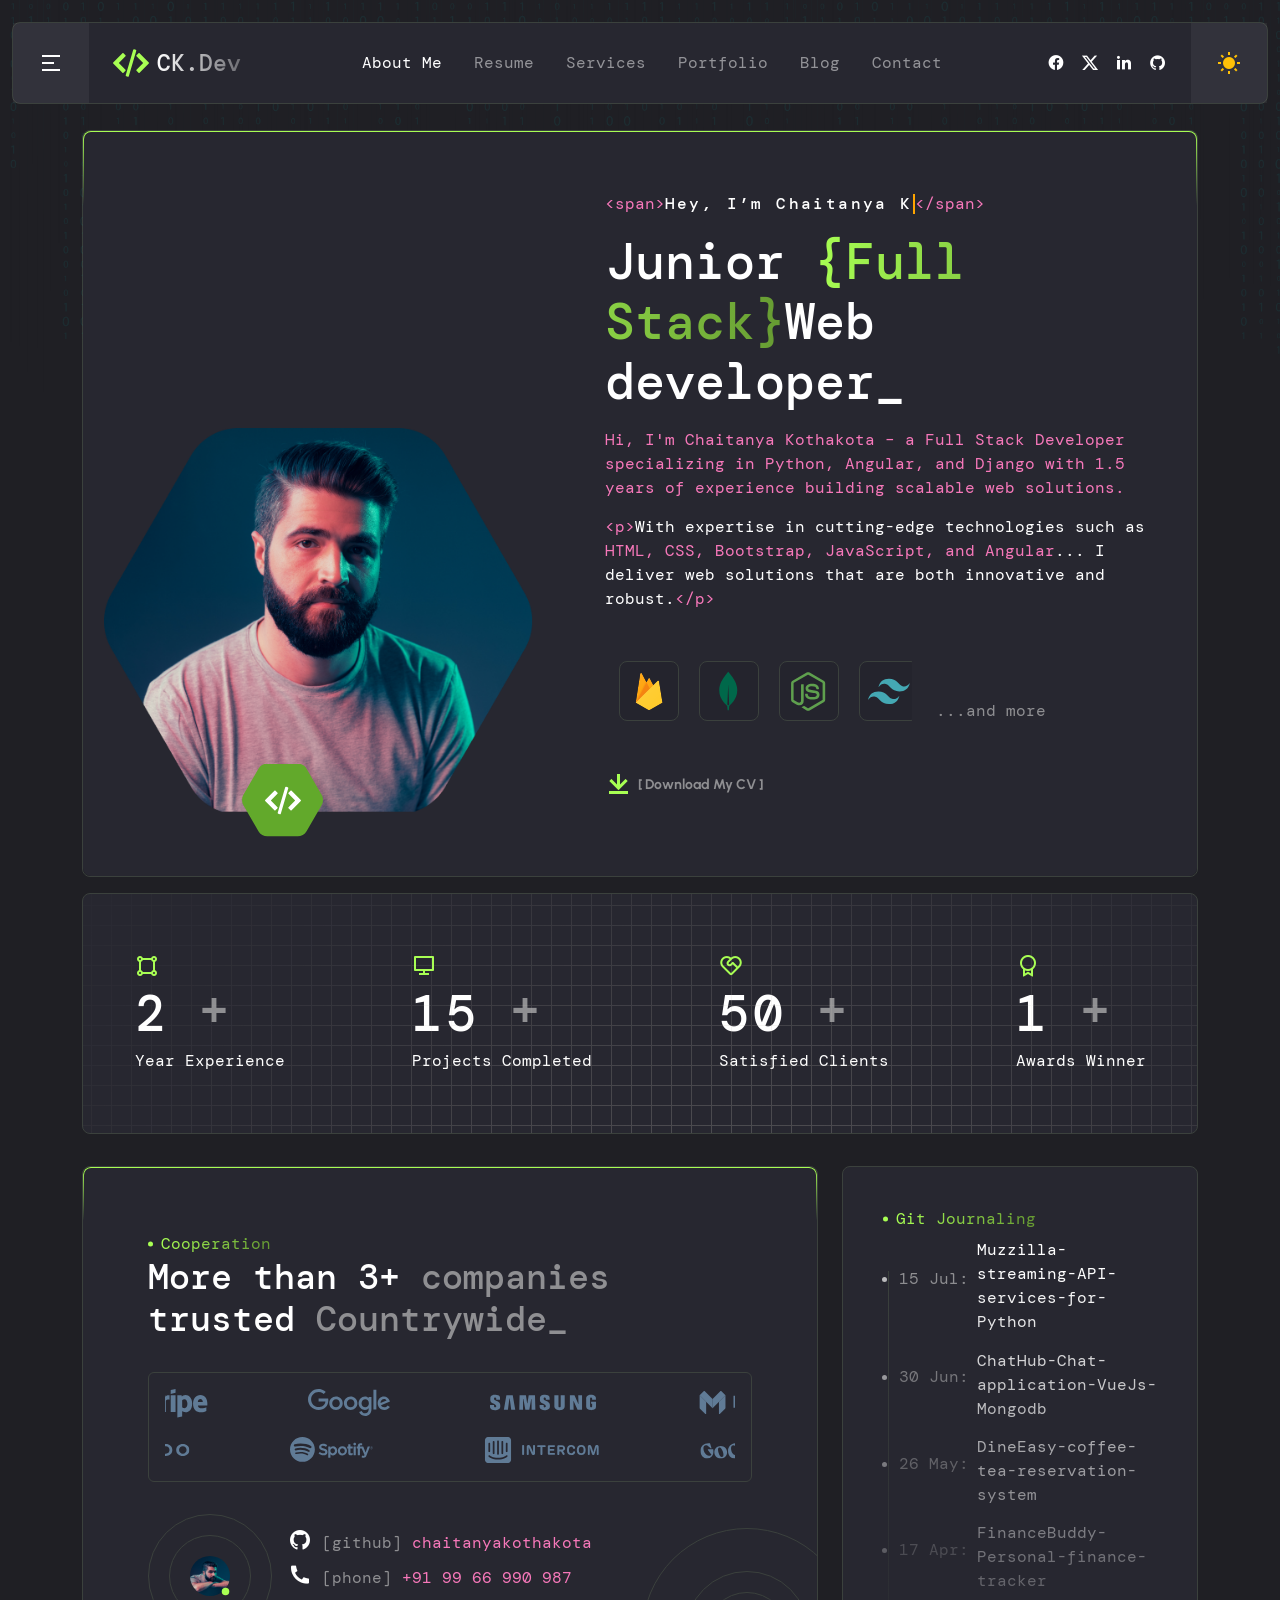
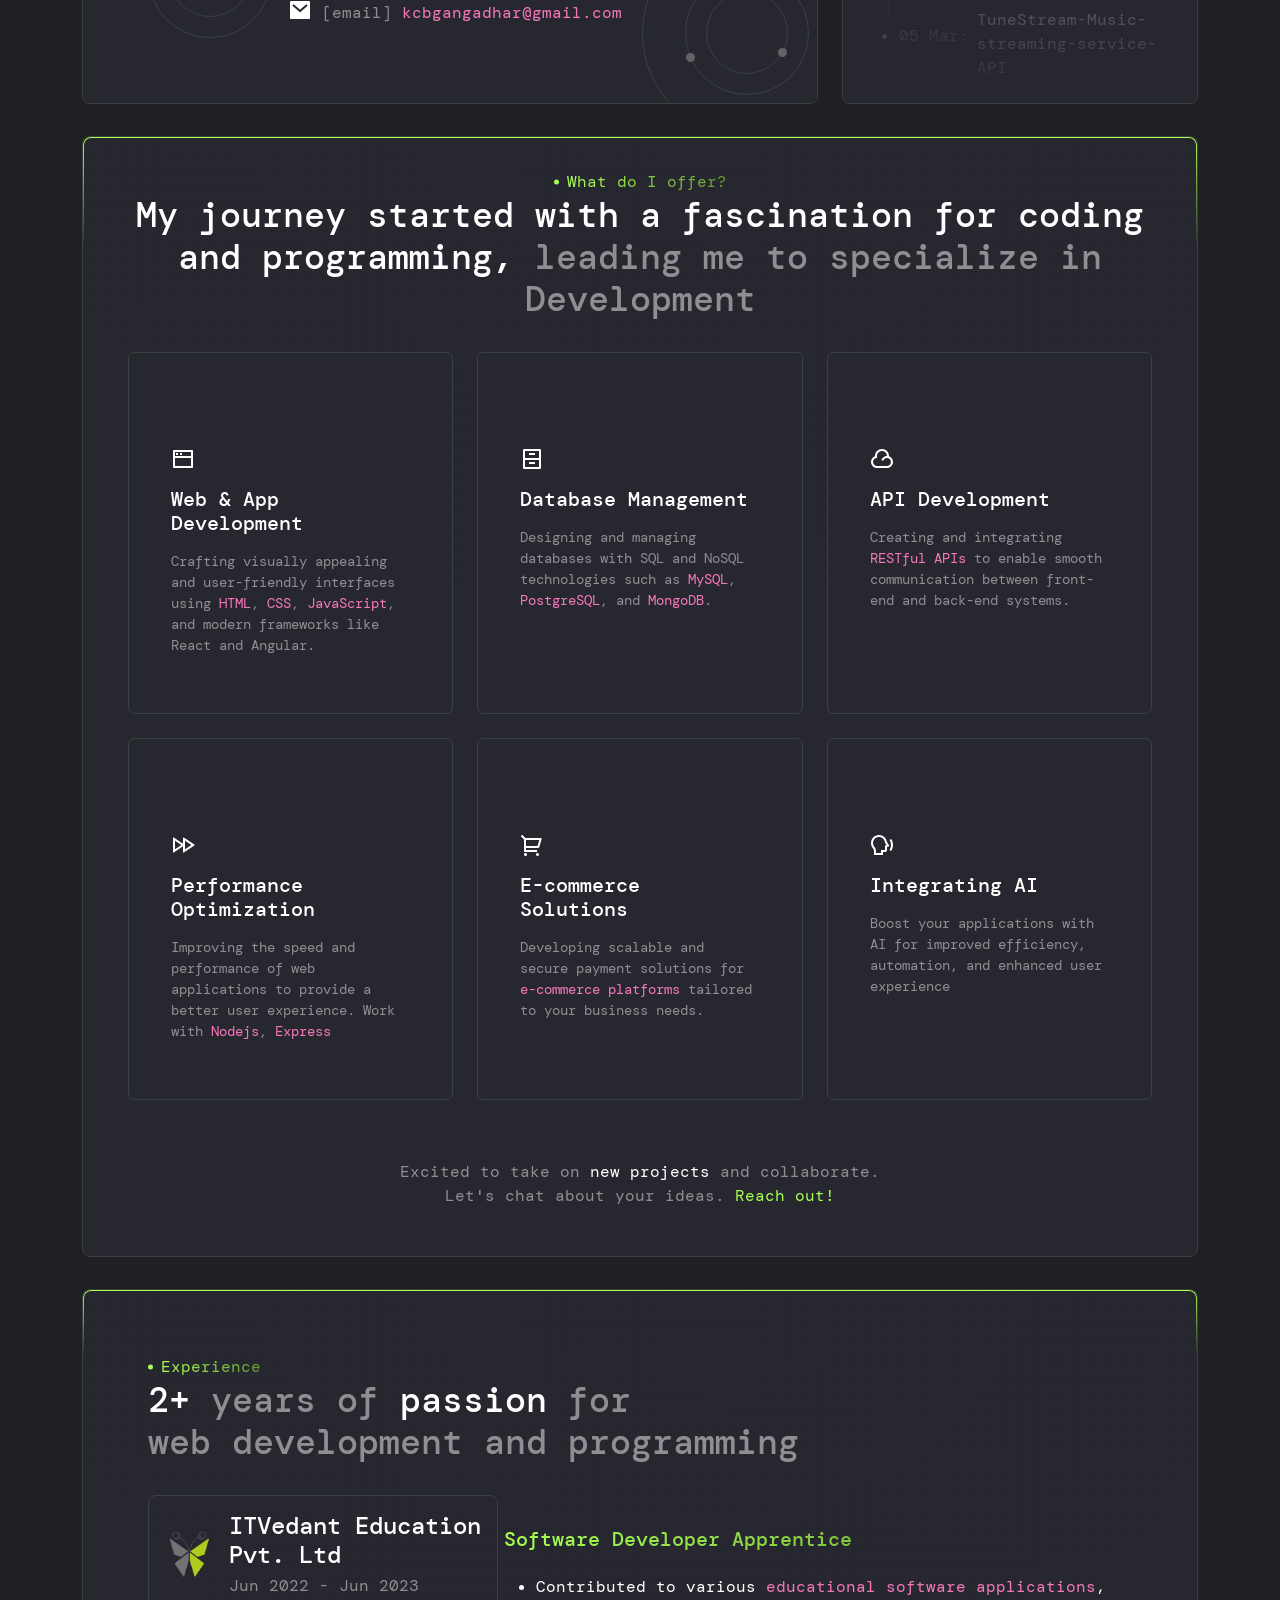
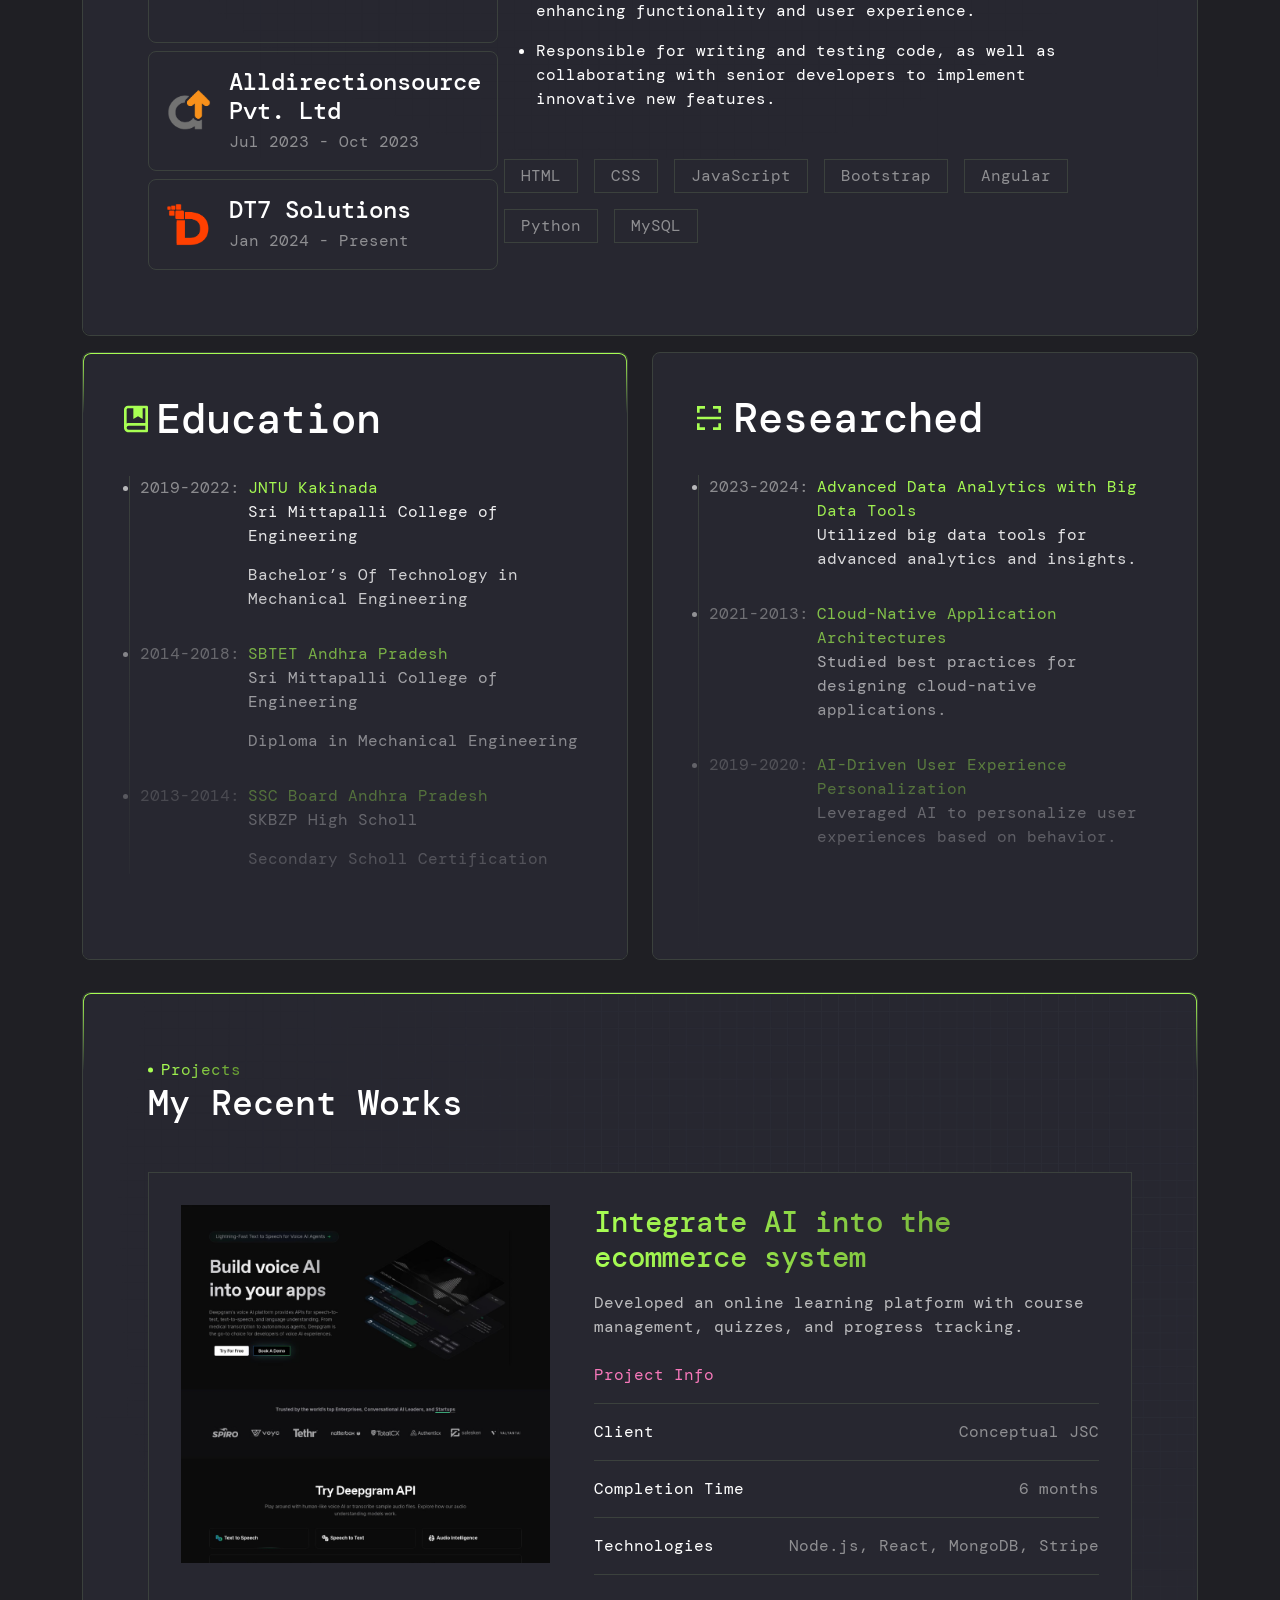
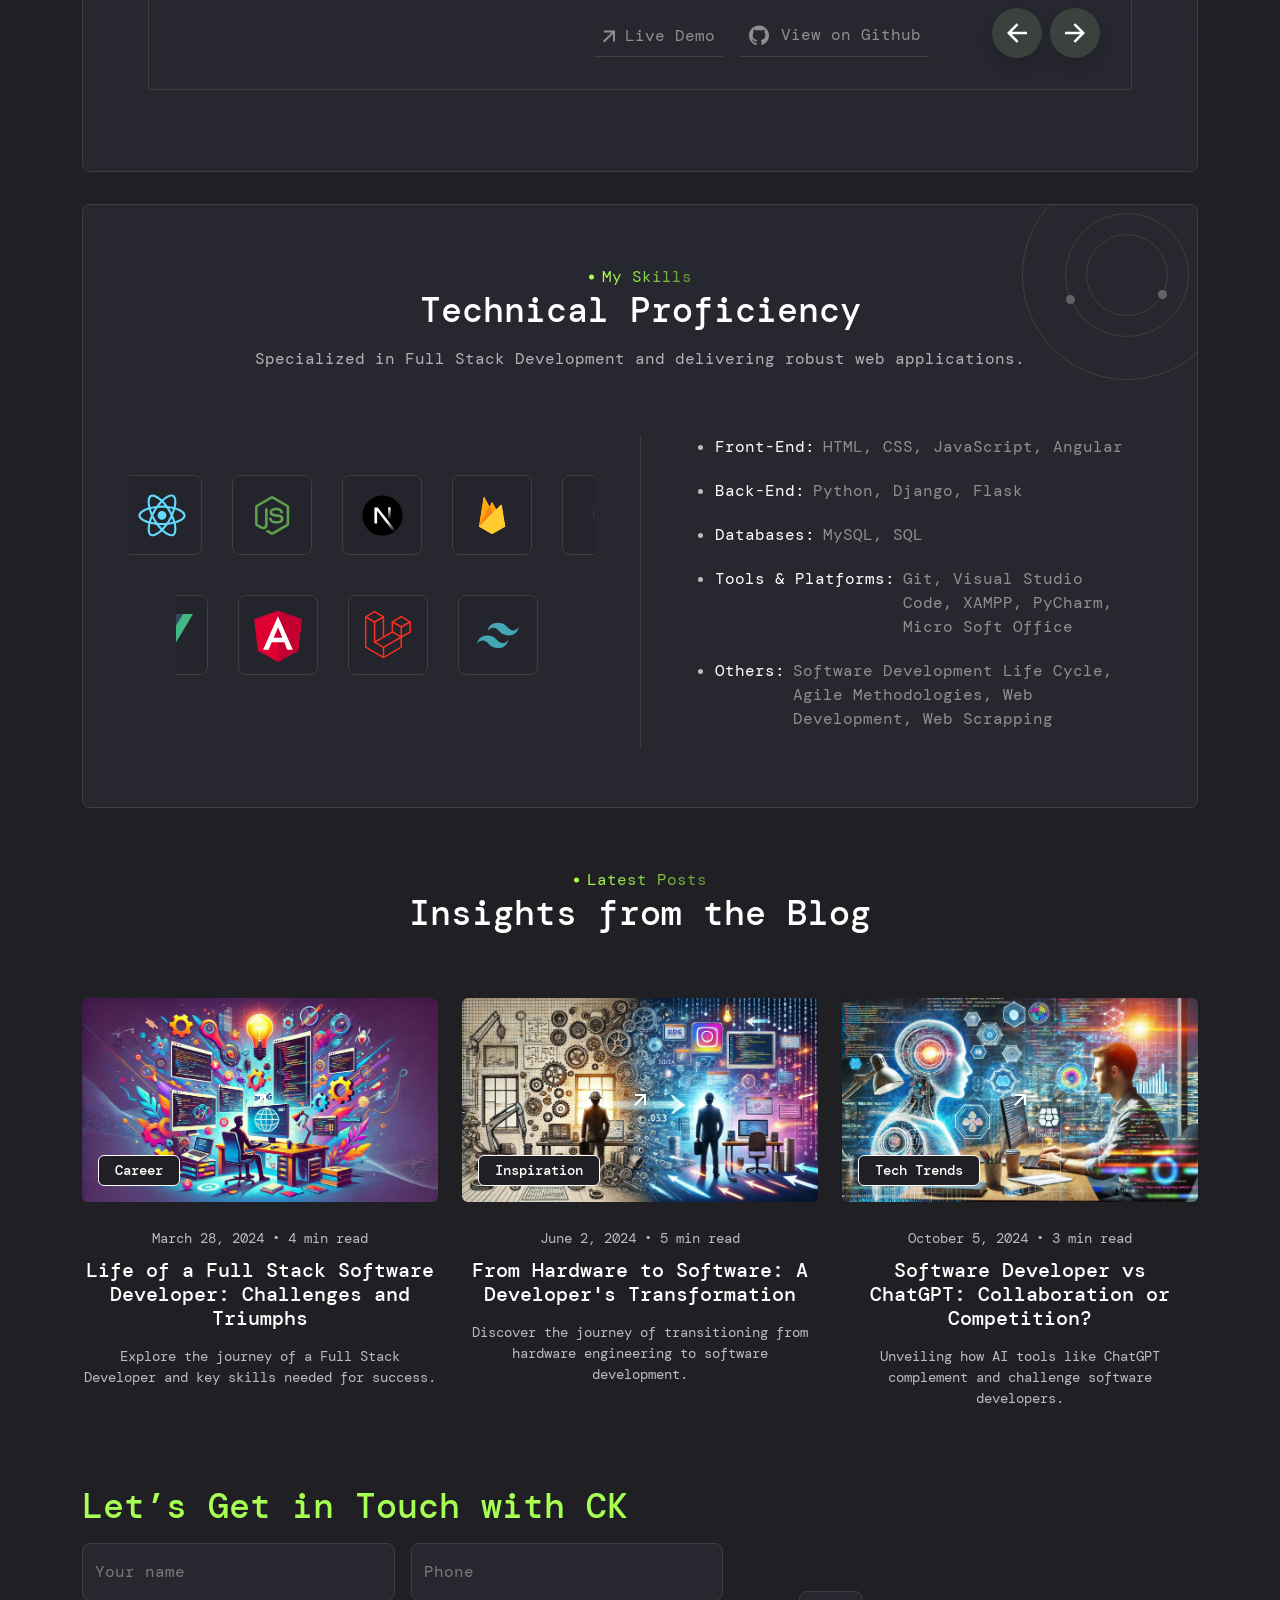
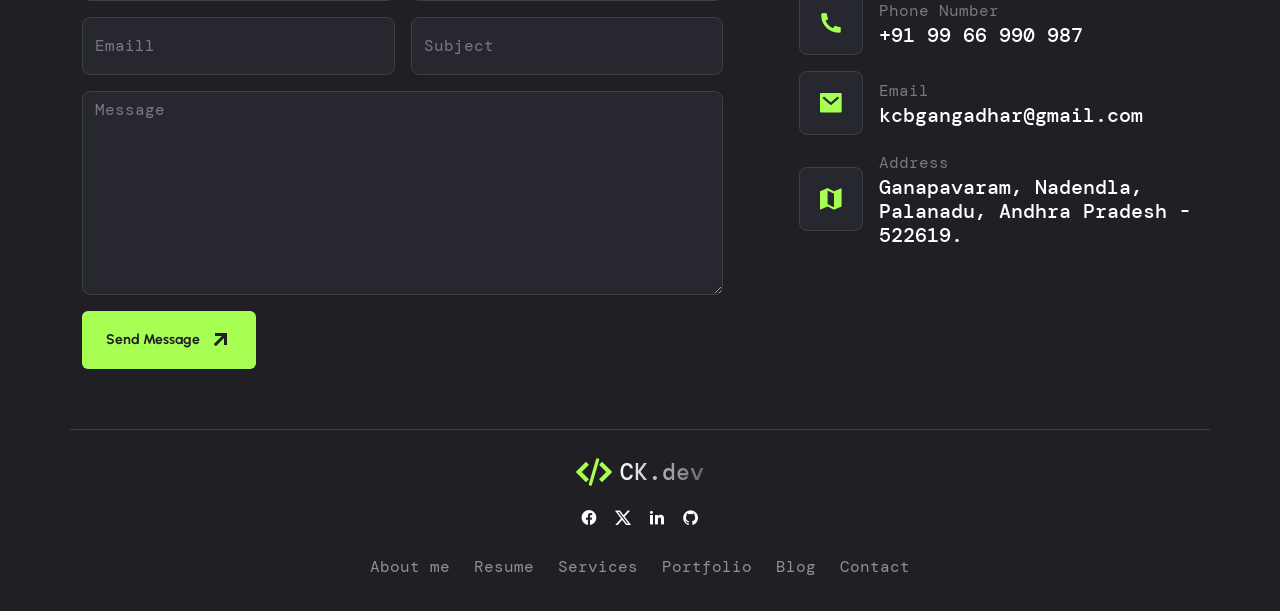
==== commit 7b5db0f3: "update the exp icons and worked projects images updated" ====
--- a/index.html
+++ b/index.html
@@ -781,7 +781,7 @@
                                     <div class="nav d-flex flex-column gap-2">
                                         <a data-bs-toggle="tab" href="#exp-tab-1" class="technology border border-1 rounded-3 p-3 active show">
                                             <div class="d-flex align-items-center gap-2">
-                                                <img src="assets/imgs/experience/itvedant-education-pvt-ltd-ck-portfolio-experience -icons-500x500.png" alt="ITVedant Education" class="experience-icon" />
+                                                <img src="assets/imgs/experience/itvedant-education-pvt-ltd-ck-portfolio-experience-icons-1080x1080.png" alt="ITVedant Education" class="experience-icon" />
                                                 <div class="d-flex flex-column ms-2">
                                                     <h5 class="mb-1">ITVedant Education Pvt. Ltd</h5>
                                                     <span class="text-300">Jun 2022 - Jun 2023</span>
@@ -790,7 +790,7 @@
                                         </a>
                                         <a data-bs-toggle="tab" href="#exp-tab-2" class="technology border border-1 rounded-3 p-3">
                                             <div class="d-flex align-items-center gap-2">
-                                                <img src="assets/imgs/experience/alldirectionsource-pvt-ltd-ck-portfolio-experience -icons-500x500.png" alt="Alldirectionsource Pvt.Ltd" class="experience-icon" />
+                                                <img src="assets/imgs/experience/alldirectionsource-pvt-ltd-ck-portfolio-experience-icons-1080x1080.png" alt="Alldirectionsource Pvt.Ltd" class="experience-icon" />
                                                 <div class="d-flex flex-column ms-2">
                                                     <h5 class="mb-1">Alldirectionsource Pvt. Ltd</h5>
                                                     <span class="text-300">Jul 2023 - Oct 2023</span>
@@ -799,7 +799,7 @@
                                         </a>
                                         <a data-bs-toggle="tab" href="#exp-tab-3" class="technology border border-1 rounded-3 p-3">
                                             <div class="d-flex align-items-center gap-2">
-                                                <img src="assets/imgs/experience/dt7-solutions-ck-portfolio-experience -icons-500x500.png" alt="DT7 Solutions" class="experience-icon" />
+                                                <img src="assets/imgs/experience/dt7-solutions-ck-portfolio-experience-icons-1080x1080.png" alt="DT7 Solutions" class="experience-icon" />
                                                 <div class="d-flex flex-column ms-2">
                                                     <h5 class="mb-1">DT7 Solutions</h5>
                                                     <span class="text-300">Jan 2024 - Present</span>
--- a/assets/css/main.css
+++ b/assets/css/main.css
@@ -14397,6 +14397,6 @@
 
 /*  CUSTOM CSS STYLE */
 .experience-icon {
-    max-width: 50px;
-    height: auto;
+    max-width: 48px;
+    max-height: 48px;
 }
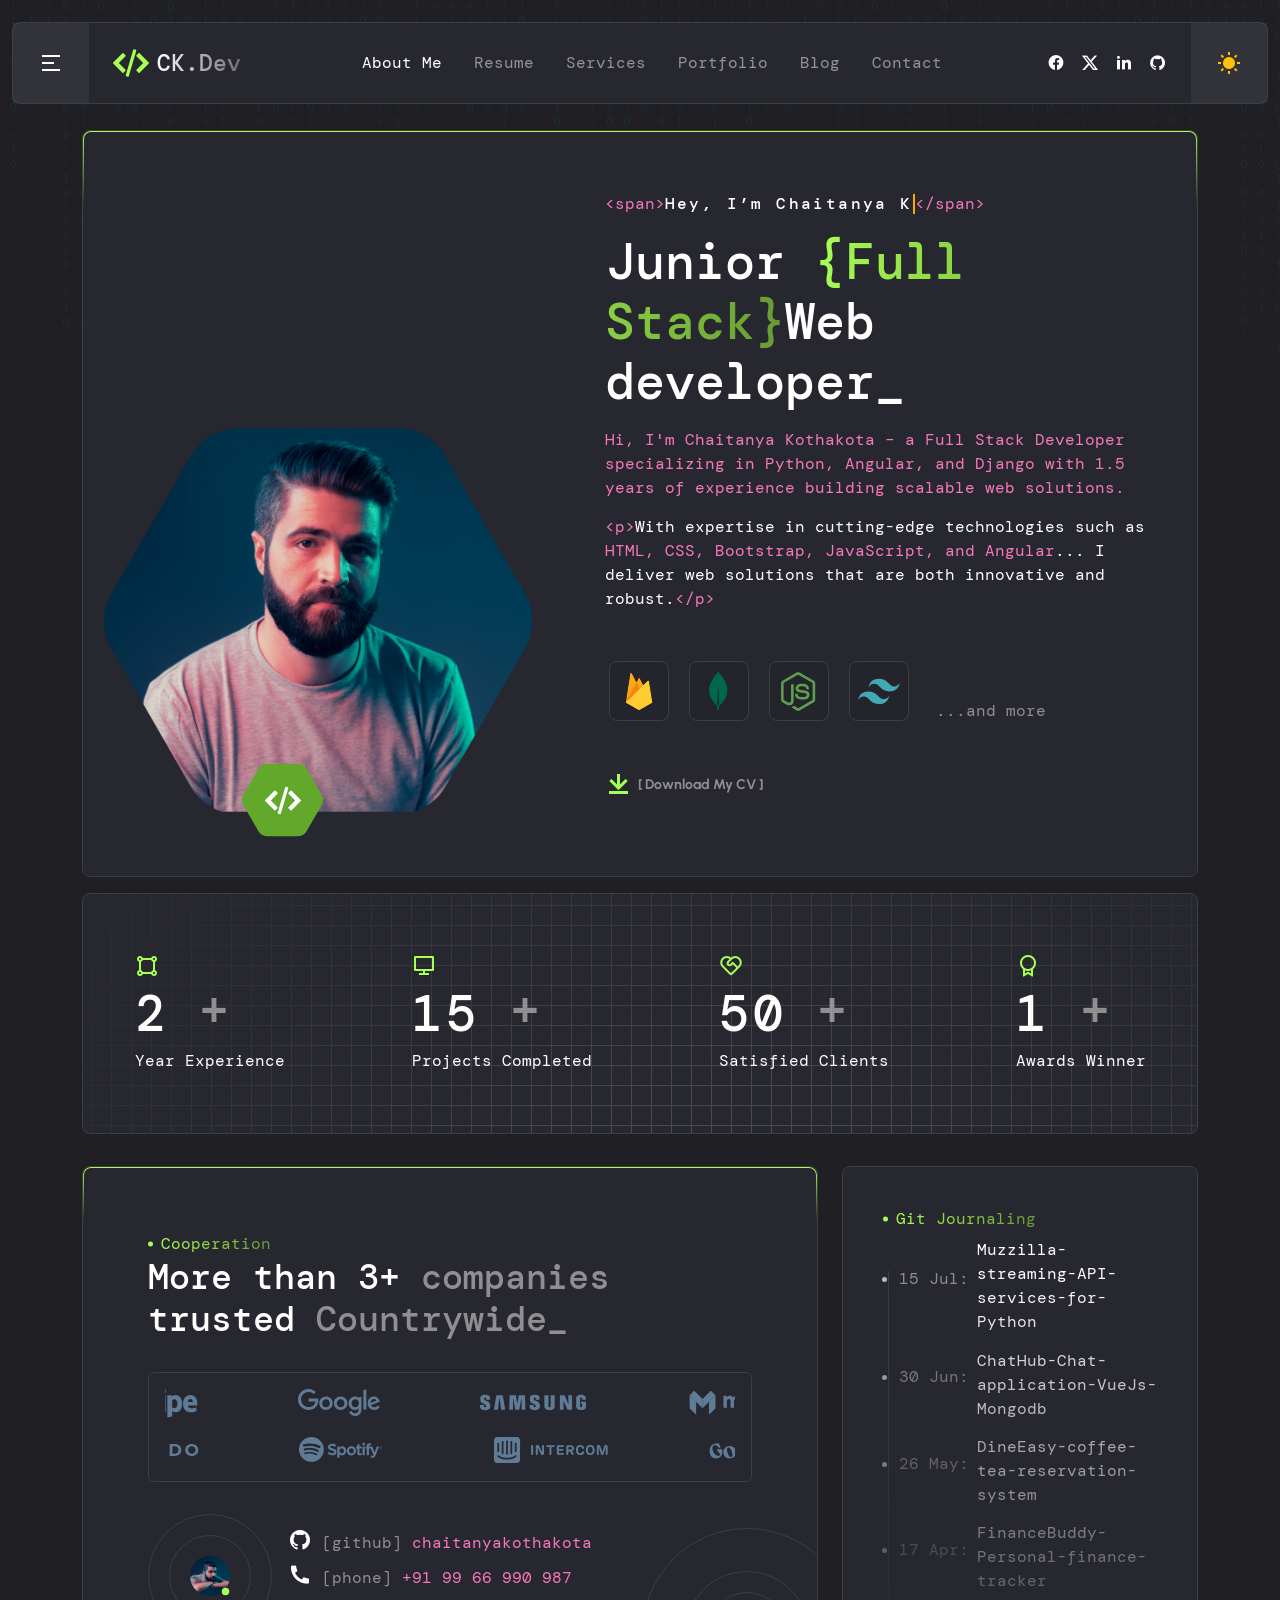
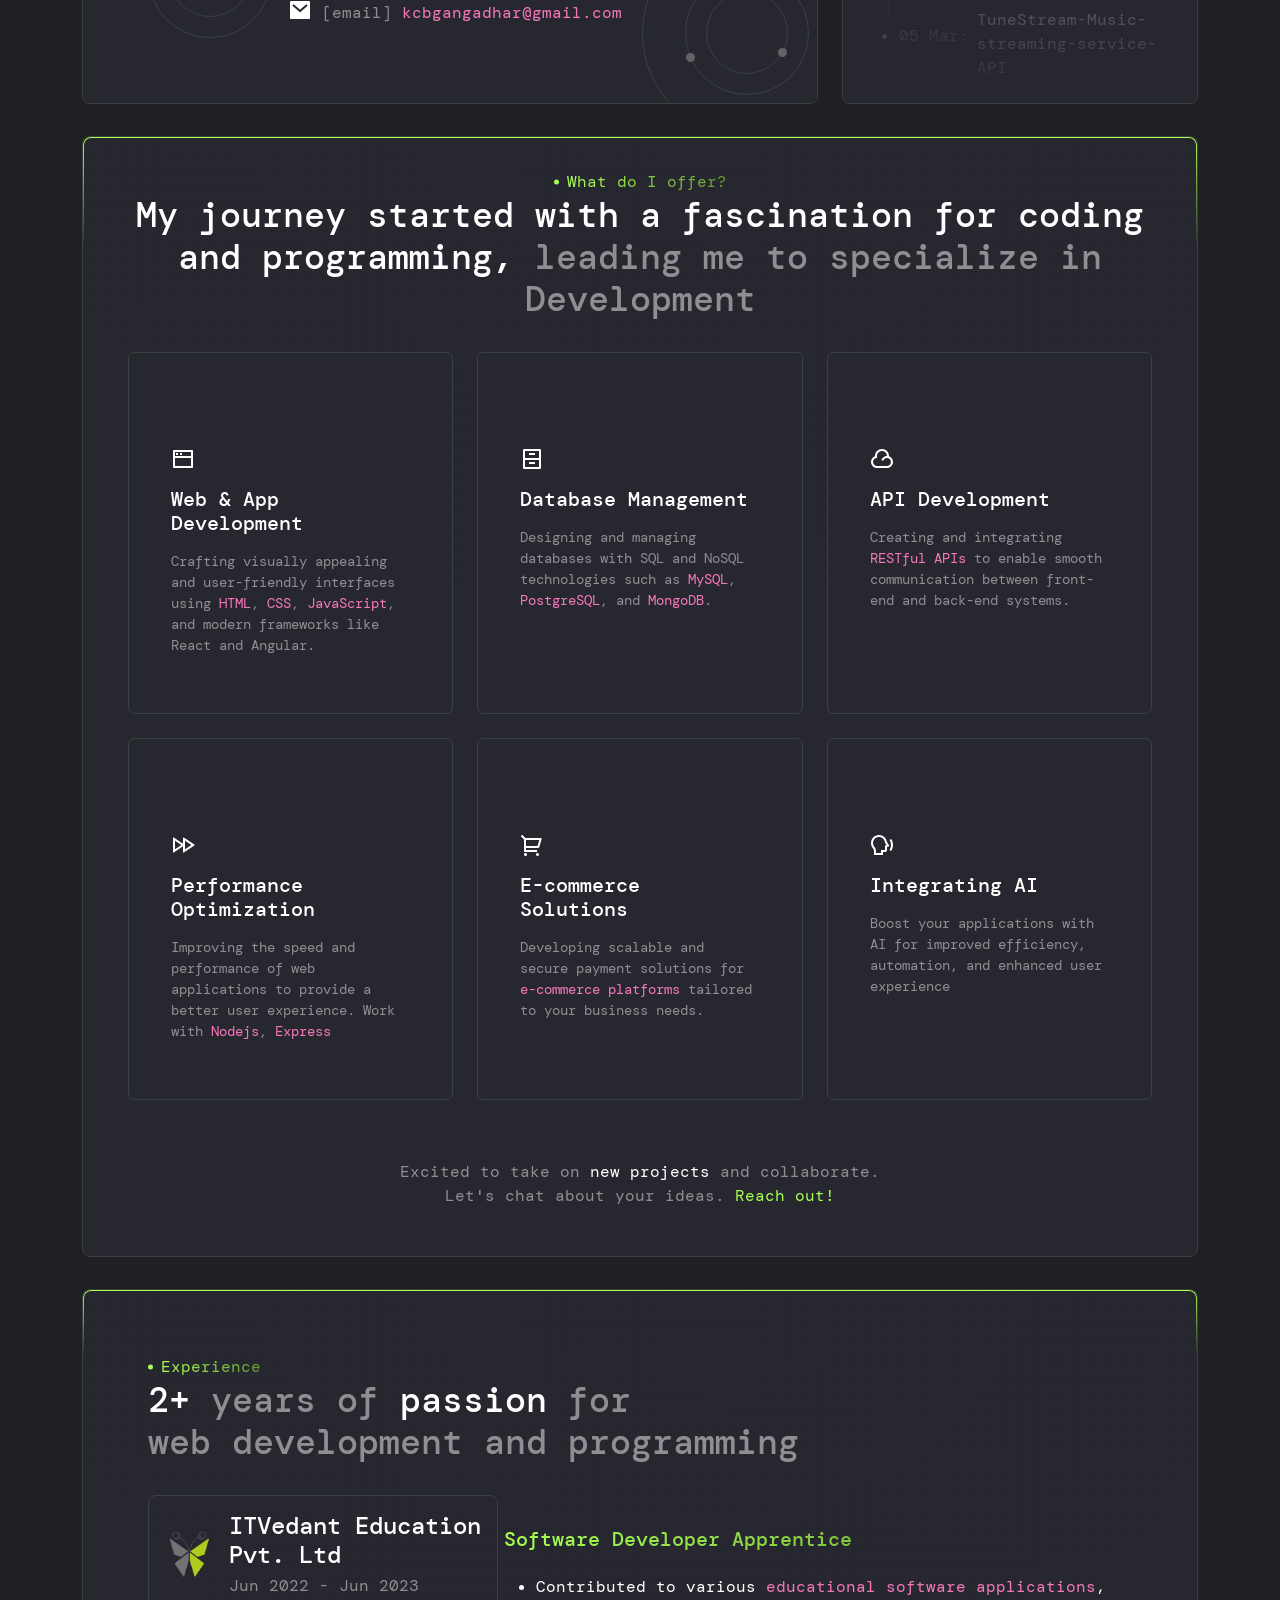
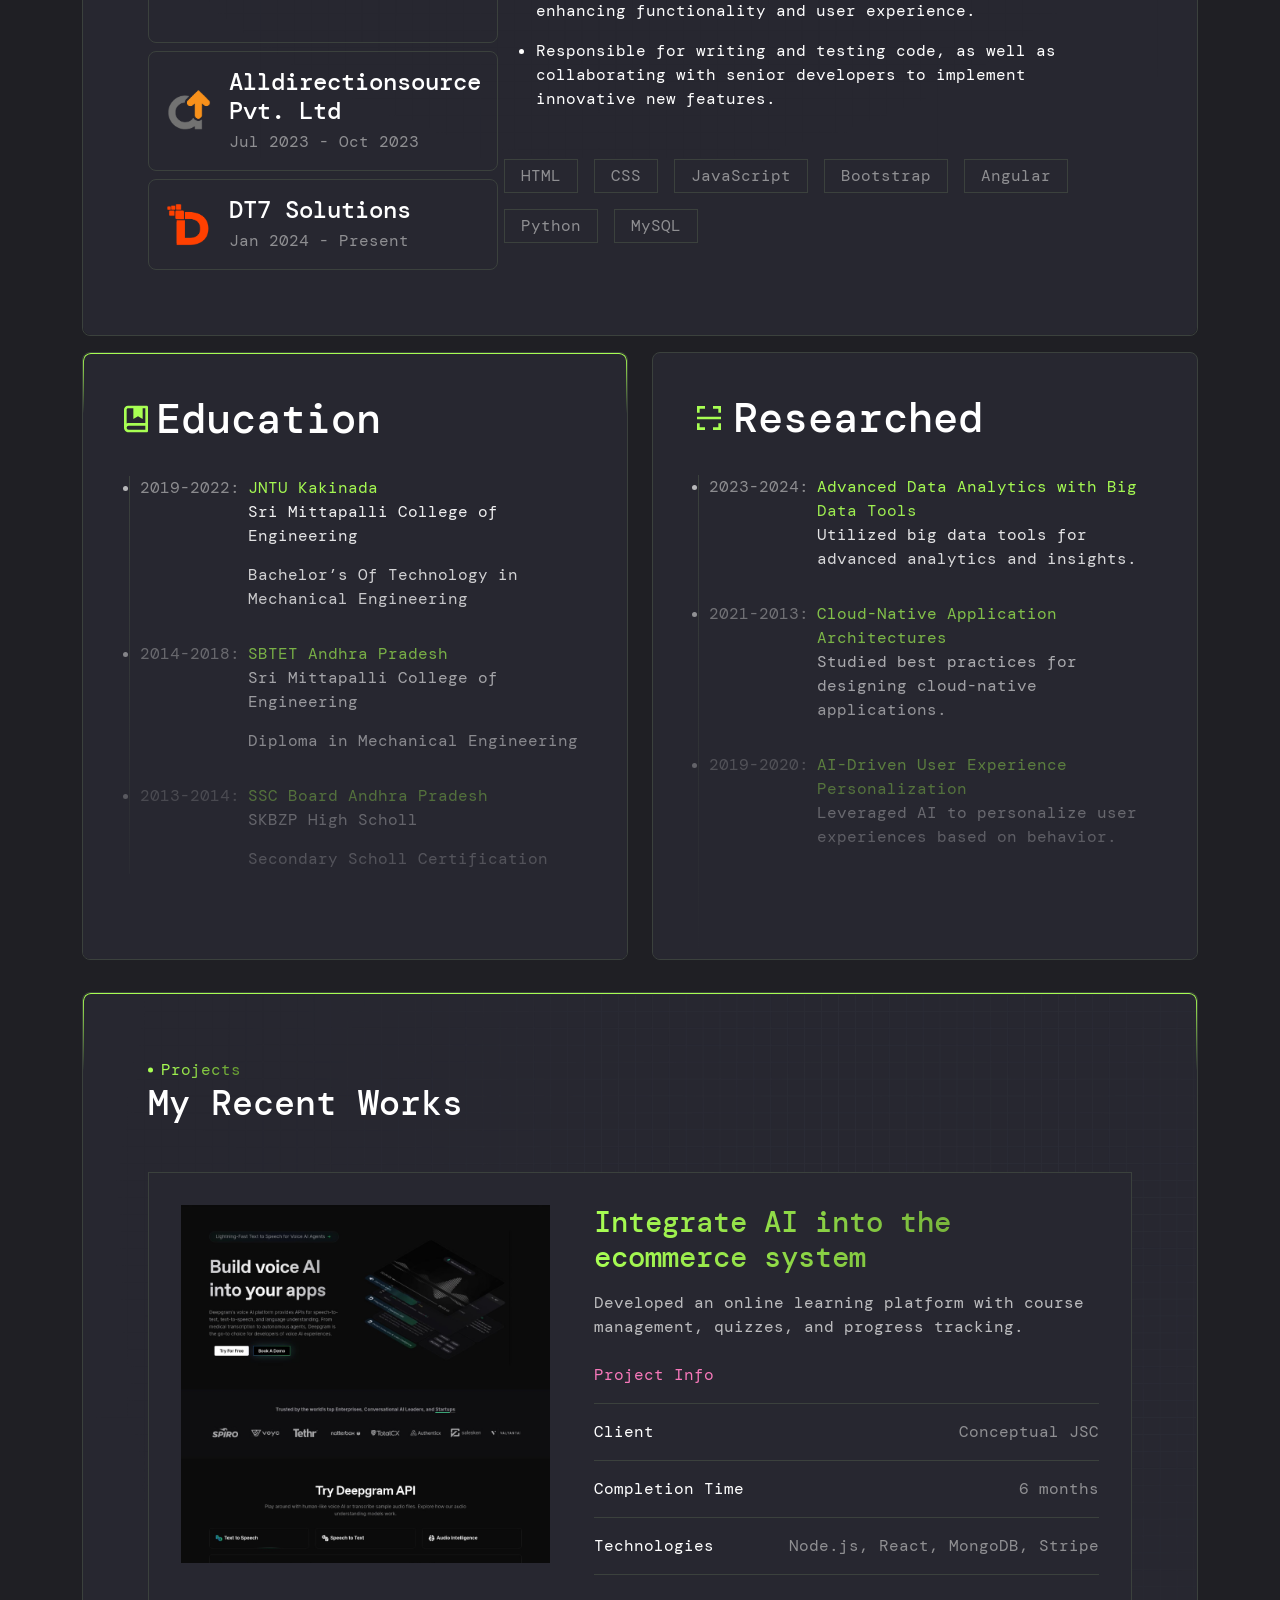
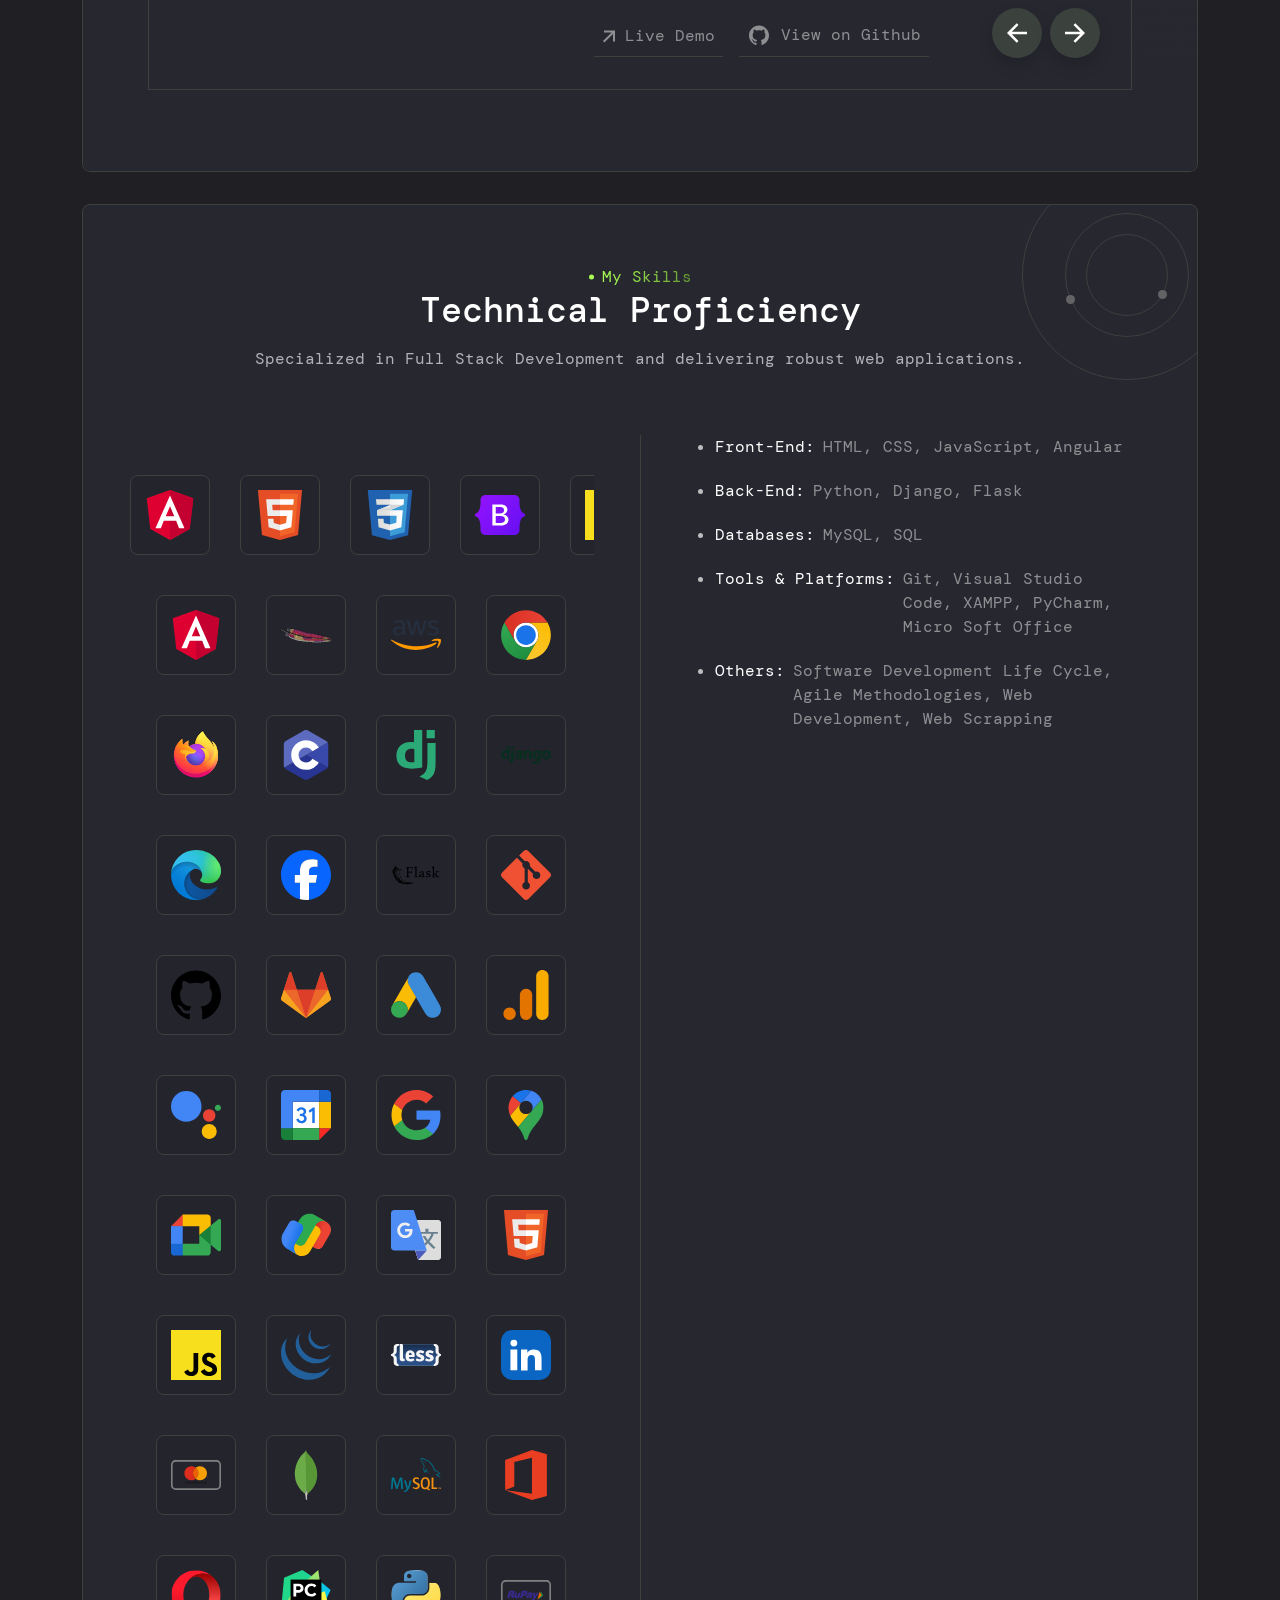
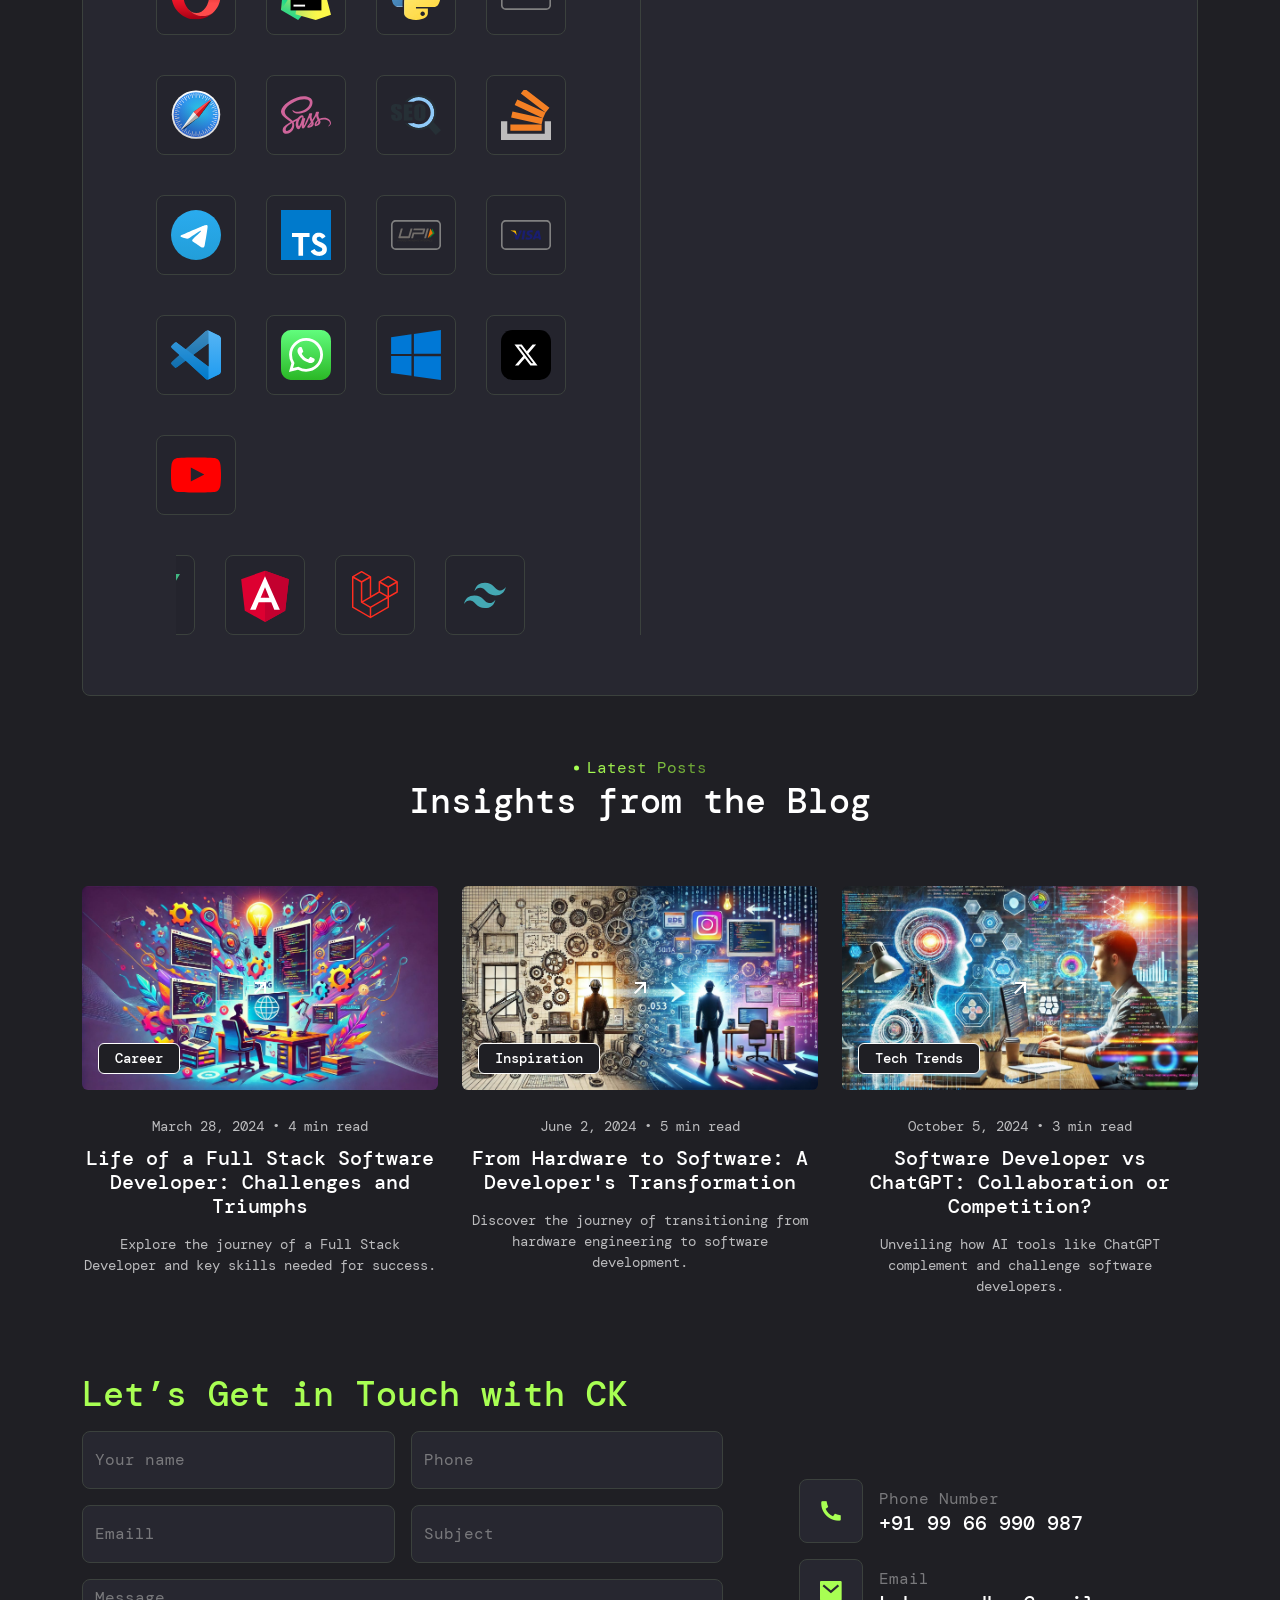
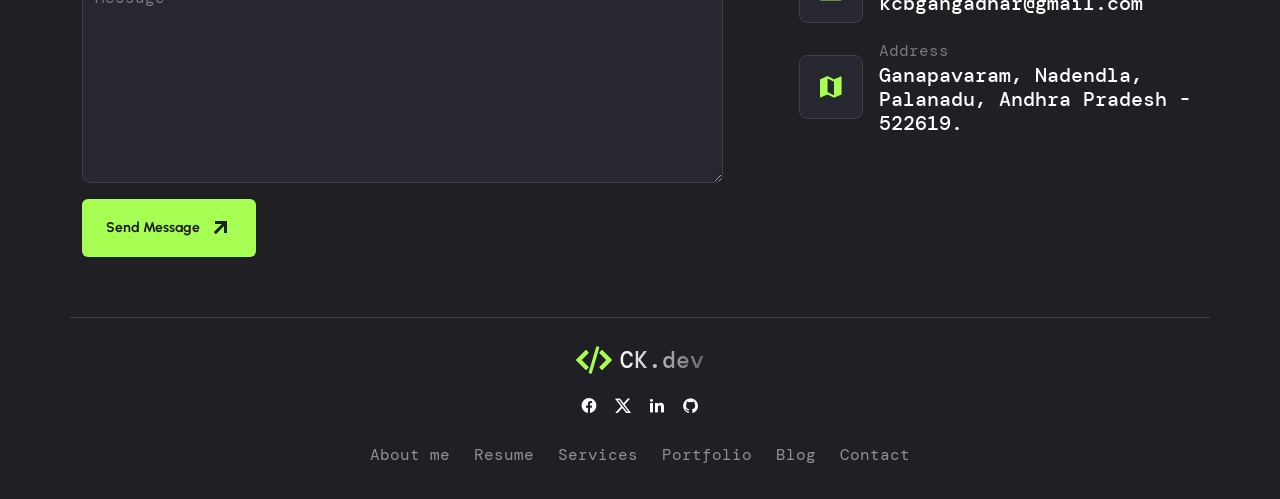
==== commit 64d6e2cf: "update the svg icons downloaded" ====
--- a/index.html
+++ b/index.html
@@ -1244,44 +1244,371 @@
                                     <div class="col-lg-6">
                                         <div class="row">
                                             <div class="col-lg-10 col-md-9 mx-auto overflow-hidden">
-                                                <!-- Carausel Scroll -->
                                                 <div class="carouselTicker carouselTicker-right position-relative z-1">
                                                     <ul class="carouselTicker__list m-0">
                                                         <li class="carouselTicker__item mt-6">
                                                             <a href="#" class="brand-logo icon_80 icon-shape rounded-3">
-                                                                <img src="assets/imgs/home-page-2/hero-1/icon-4.svg"
-                                                                    alt="brand" />
-                                                            </a>
-                                                            <span class="tool-tip">NodeJS</span>
-                                                        </li>
-                                                        <li class="carouselTicker__item mt-6">
-                                                            <a href="#" class="brand-logo icon_80 icon-shape rounded-3">
-                                                                <img src="assets/imgs/home-page-2/hero-1/icon-1.svg"
-                                                                    alt="brand" />
-                                                            </a>
-                                                            <span class="tool-tip">NextJS</span>
-                                                        </li>
-                                                        <li class="carouselTicker__item mt-6">
-                                                            <a href="#" class="brand-logo icon_80 icon-shape rounded-3">
-                                                                <img src="assets/imgs/home-page-2/hero-1/icon-2.svg"
-                                                                    alt="brand" />
-                                                            </a>
-                                                            <span class="tool-tip">Firebase</span>
-                                                        </li>
-                                                        <li class="carouselTicker__item mt-6">
-                                                            <a href="#" class="brand-logo icon_80 icon-shape rounded-3">
-                                                                <img src="assets/imgs/home-page-2/hero-1/icon-3.svg"
-                                                                    alt="brand" />
-                                                            </a>
-                                                            <span class="tool-tip">MongoDB</span>
-                                                        </li>
-
-                                                        <li class="carouselTicker__item mt-6">
-                                                            <a href="#" class="brand-logo icon_80 icon-shape rounded-3">
-                                                                <img src="assets/imgs/home-page-2/hero-1/icon-6.svg"
-                                                                    alt="brand" />
-                                                            </a>
-                                                            <span class="tool-tip">React</span>
+                                                                <img src="assets/imgs/icons/html-icon.svg" alt="brand" />
+                                                            </a>
+                                                            <span class="tool-tip">HTML</span>
+                                                        </li>
+                                                        <li class="carouselTicker__item mt-6">
+                                                            <a href="#" class="brand-logo icon_80 icon-shape rounded-3">
+                                                                <img src="assets/imgs/icons/css-icon.svg" alt="brand" />
+                                                            </a>
+                                                            <span class="tool-tip">CSS</span>
+                                                        </li>
+                                                        <li class="carouselTicker__item mt-6">
+                                                            <a href="#" class="brand-logo icon_80 icon-shape rounded-3">
+                                                                <img src="assets/imgs/icons/bootstrap-5-logo-icon.svg" alt="brand" />
+                                                            </a>
+                                                            <span class="tool-tip">Bootstrap</span>
+                                                        </li>
+                                                        <li class="carouselTicker__item mt-6">
+                                                            <a href="#" class="brand-logo icon_80 icon-shape rounded-3">
+                                                                <img src="assets/imgs/icons/javascript-programming-language-icon.svg" alt="brand" />
+                                                            </a>
+                                                            <span class="tool-tip">Java Script</span>
+                                                        </li>
+                                                        <li class="carouselTicker__item mt-6">
+                                                            <a href="#" class="brand-logo icon_80 icon-shape rounded-3">
+                                                                <img src="assets/imgs/icons/angular-icon.svg" alt="brand" />
+                                                            </a>
+                                                            <span class="tool-tip">Angular JS</span>
+                                                        </li>
+                                                    </ul>
+                                                </div>
+                                                <div class="carouselTicke carouselTicke-right position-relative z-1">
+                                                    <ul class="carouselTicker__list m-0">
+                                                        <li class="carouselTicker__item mt-6">
+                                                            <a href="#" class="brand-logo icon_80 icon-shape rounded-3">
+                                                                <img src="assets/imgs/icons/angular-icon.svg" alt="brand" />
+                                                            </a>
+                                                            <span class="tool-tip">HTML</span>
+                                                        </li>
+                                                        <li class="carouselTicker__item mt-6">
+                                                            <a href="#" class="brand-logo icon_80 icon-shape rounded-3">
+                                                                <img src="assets/imgs/icons/apache-icon.svg" alt="brand" />
+                                                            </a>
+                                                            <span class="tool-tip">CSS</span>
+                                                        </li>
+                                                        <li class="carouselTicker__item mt-6">
+                                                            <a href="#" class="brand-logo icon_80 icon-shape rounded-3">
+                                                                <img src="assets/imgs/icons/aws-icon.svg" alt="brand" />
+                                                            </a>
+                                                            <span class="tool-tip">Bootstrap</span>
+                                                        </li>
+                                                        <li class="carouselTicker__item mt-6">
+                                                            <a href="#" class="brand-logo icon_80 icon-shape rounded-3">
+                                                                <img src="assets/imgs/icons/browser-chrome-icon.svg" alt="brand" />
+                                                            </a>
+                                                            <span class="tool-tip">Java Script</span>
+                                                        </li>
+                                                        <li class="carouselTicker__item mt-6">
+                                                            <a href="#" class="brand-logo icon_80 icon-shape rounded-3">
+                                                                <img src="assets/imgs/icons/browser-firefox-icon.svg" alt="brand" />
+                                                            </a>
+                                                            <span class="tool-tip">Angular JS</span>
+                                                        </li>
+                                                        <li class="carouselTicker__item mt-6">
+                                                            <a href="#" class="brand-logo icon_80 icon-shape rounded-3">
+                                                                <img src="assets/imgs/icons/c-program-icon.svg" alt="brand" />
+                                                            </a>
+                                                            <span class="tool-tip">Angular JS</span>
+                                                        </li>
+                                                        <li class="carouselTicker__item mt-6">
+                                                            <a href="#" class="brand-logo icon_80 icon-shape rounded-3">
+                                                                <img src="assets/imgs/icons/django-icon-2.svg" alt="brand" />
+                                                            </a>
+                                                            <span class="tool-tip">Angular JS</span>
+                                                        </li>
+                                                        <li class="carouselTicker__item mt-6">
+                                                            <a href="#" class="brand-logo icon_80 icon-shape rounded-3">
+                                                                <img src="assets/imgs/icons/django-logo-icon.svg" alt="brand" />
+                                                            </a>
+                                                            <span class="tool-tip">Angular JS</span>
+                                                        </li>
+                                                        <li class="carouselTicker__item mt-6">
+                                                            <a href="#" class="brand-logo icon_80 icon-shape rounded-3">
+                                                                <img src="assets/imgs/icons/edge-browser-icon.svg" alt="brand" />
+                                                            </a>
+                                                            <span class="tool-tip">Angular JS</span>
+                                                        </li>
+                                                        <li class="carouselTicker__item mt-6">
+                                                            <a href="#" class="brand-logo icon_80 icon-shape rounded-3">
+                                                                <img src="assets/imgs/icons/facebook-round-color-icon.svg" alt="brand" />
+                                                            </a>
+                                                            <span class="tool-tip">Angular JS</span>
+                                                        </li>
+                                                        <li class="carouselTicker__item mt-6">
+                                                            <a href="#" class="brand-logo icon_80 icon-shape rounded-3">
+                                                                <img src="assets/imgs/icons/flask-logo-icon.svg" alt="brand" />
+                                                            </a>
+                                                            <span class="tool-tip">Angular JS</span>
+                                                        </li>
+                                                        <li class="carouselTicker__item mt-6">
+                                                            <a href="#" class="brand-logo icon_80 icon-shape rounded-3">
+                                                                <img src="assets/imgs/icons/git-icon.svg" alt="brand" />
+                                                            </a>
+                                                            <span class="tool-tip">Angular JS</span>
+                                                        </li>
+                                                        <li class="carouselTicker__item mt-6">
+                                                            <a href="#" class="brand-logo icon_80 icon-shape rounded-3">
+                                                                <img src="assets/imgs/icons/github-icon.svg" alt="brand" />
+                                                            </a>
+                                                            <span class="tool-tip">Angular JS</span>
+                                                        </li>
+                                                        <li class="carouselTicker__item mt-6">
+                                                            <a href="#" class="brand-logo icon_80 icon-shape rounded-3">
+                                                                <img src="assets/imgs/icons/gitlab-icon.svg" alt="brand" />
+                                                            </a>
+                                                            <span class="tool-tip">Angular JS</span>
+                                                        </li>
+                                                        <li class="carouselTicker__item mt-6">
+                                                            <a href="#" class="brand-logo icon_80 icon-shape rounded-3">
+                                                                <img src="assets/imgs/icons/google-ads-icon.svg" alt="brand" />
+                                                            </a>
+                                                            <span class="tool-tip">Angular JS</span>
+                                                        </li>
+                                                        <li class="carouselTicker__item mt-6">
+                                                            <a href="#" class="brand-logo icon_80 icon-shape rounded-3">
+                                                                <img src="assets/imgs/icons/google-analytics-icon.svg" alt="brand" />
+                                                            </a>
+                                                            <span class="tool-tip">Angular JS</span>
+                                                        </li>
+                                                        <li class="carouselTicker__item mt-6">
+                                                            <a href="#" class="brand-logo icon_80 icon-shape rounded-3">
+                                                                <img src="assets/imgs/icons/google-assistant-icon.svg" alt="brand" />
+                                                            </a>
+                                                            <span class="tool-tip">Angular JS</span>
+                                                        </li>
+                                                        <li class="carouselTicker__item mt-6">
+                                                            <a href="#" class="brand-logo icon_80 icon-shape rounded-3">
+                                                                <img src="assets/imgs/icons/google-calendar-icon.svg" alt="brand" />
+                                                            </a>
+                                                            <span class="tool-tip">Angular JS</span>
+                                                        </li>
+                                                        <li class="carouselTicker__item mt-6">
+                                                            <a href="#" class="brand-logo icon_80 icon-shape rounded-3">
+                                                                <img src="assets/imgs/icons/google-color-icon.svg" alt="brand" />
+                                                            </a>
+                                                            <span class="tool-tip">Angular JS</span>
+                                                        </li>
+                                                        <li class="carouselTicker__item mt-6">
+                                                            <a href="#" class="brand-logo icon_80 icon-shape rounded-3">
+                                                                <img src="assets/imgs/icons/google-map-icon.svg" alt="brand" />
+                                                            </a>
+                                                            <span class="tool-tip">Angular JS</span>
+                                                        </li>
+                                                        <li class="carouselTicker__item mt-6">
+                                                            <a href="#" class="brand-logo icon_80 icon-shape rounded-3">
+                                                                <img src="assets/imgs/icons/google-meet-icon.svg" alt="brand" />
+                                                            </a>
+                                                            <span class="tool-tip">Angular JS</span>
+                                                        </li>
+                                                        <li class="carouselTicker__item mt-6">
+                                                            <a href="#" class="brand-logo icon_80 icon-shape rounded-3">
+                                                                <img src="assets/imgs/icons/google-pay-icon.svg" alt="brand" />
+                                                            </a>
+                                                            <span class="tool-tip">Angular JS</span>
+                                                        </li>
+                                                        <li class="carouselTicker__item mt-6">
+                                                            <a href="#" class="brand-logo icon_80 icon-shape rounded-3">
+                                                                <img src="assets/imgs/icons/google-translate-icon.svg" alt="brand" />
+                                                            </a>
+                                                            <span class="tool-tip">Angular JS</span>
+                                                        </li>
+                                                        <li class="carouselTicker__item mt-6">
+                                                            <a href="#" class="brand-logo icon_80 icon-shape rounded-3">
+                                                                <img src="assets/imgs/icons/html-icon.svg" alt="brand" />
+                                                            </a>
+                                                            <span class="tool-tip">Angular JS</span>
+                                                        </li>
+                                                        <li class="carouselTicker__item mt-6">
+                                                            <a href="#" class="brand-logo icon_80 icon-shape rounded-3">
+                                                                <img src="assets/imgs/icons/javascript-programming-language-icon.svg" alt="brand" />
+                                                            </a>
+                                                            <span class="tool-tip">Angular JS</span>
+                                                        </li>
+                                                        <li class="carouselTicker__item mt-6">
+                                                            <a href="#" class="brand-logo icon_80 icon-shape rounded-3">
+                                                                <img src="assets/imgs/icons/jquery-icon.svg" alt="brand" />
+                                                            </a>
+                                                            <span class="tool-tip">Angular JS</span>
+                                                        </li>
+                                                        <li class="carouselTicker__item mt-6">
+                                                            <a href="#" class="brand-logo icon_80 icon-shape rounded-3">
+                                                                <img src="assets/imgs/icons/less-icon.svg" alt="brand" />
+                                                            </a>
+                                                            <span class="tool-tip">Angular JS</span>
+                                                        </li>
+                                                        <li class="carouselTicker__item mt-6">
+                                                            <a href="#" class="brand-logo icon_80 icon-shape rounded-3">
+                                                                <img src="assets/imgs/icons/linkedin-app-icon.svg" alt="brand" />
+                                                            </a>
+                                                            <span class="tool-tip">Angular JS</span>
+                                                        </li>
+                                                        <li class="carouselTicker__item mt-6">
+                                                            <a href="#" class="brand-logo icon_80 icon-shape rounded-3">
+                                                                <img src="assets/imgs/icons/master-card-icon.svg" alt="brand" />
+                                                            </a>
+                                                            <span class="tool-tip">Angular JS</span>
+                                                        </li>
+                                                        <li class="carouselTicker__item mt-6">
+                                                            <a href="#" class="brand-logo icon_80 icon-shape rounded-3">
+                                                                <img src="assets/imgs/icons/mongodb-icon.svg" alt="brand" />
+                                                            </a>
+                                                            <span class="tool-tip">Angular JS</span>
+                                                        </li>
+                                                        <li class="carouselTicker__item mt-6">
+                                                            <a href="#" class="brand-logo icon_80 icon-shape rounded-3">
+                                                                <img src="assets/imgs/icons/mysql-icon.svg" alt="brand" />
+                                                            </a>
+                                                            <span class="tool-tip">Angular JS</span>
+                                                        </li>
+                                                        <li class="carouselTicker__item mt-6">
+                                                            <a href="#" class="brand-logo icon_80 icon-shape rounded-3">
+                                                                <img src="assets/imgs/icons/office-365-icon.svg" alt="brand" />
+                                                            </a>
+                                                            <span class="tool-tip">Angular JS</span>
+                                                        </li>
+                                                        <li class="carouselTicker__item mt-6">
+                                                            <a href="#" class="brand-logo icon_80 icon-shape rounded-3">
+                                                                <img src="assets/imgs/icons/opera-icon.svg" alt="brand" />
+                                                            </a>
+                                                            <span class="tool-tip">Angular JS</span>
+                                                        </li>
+                                                        <li class="carouselTicker__item mt-6">
+                                                            <a href="#" class="brand-logo icon_80 icon-shape rounded-3">
+                                                                <img src="assets/imgs/icons/pycharm-icon.svg" alt="brand" />
+                                                            </a>
+                                                            <span class="tool-tip">Angular JS</span>
+                                                        </li>
+                                                        <li class="carouselTicker__item mt-6">
+                                                            <a href="#" class="brand-logo icon_80 icon-shape rounded-3">
+                                                                <img src="assets/imgs/icons/python-programming-language-icon.svg" alt="brand" />
+                                                            </a>
+                                                            <span class="tool-tip">Angular JS</span>
+                                                        </li>
+                                                        <li class="carouselTicker__item mt-6">
+                                                            <a href="#" class="brand-logo icon_80 icon-shape rounded-3">
+                                                                <img src="assets/imgs/icons/rupay-logo-icon.svg" alt="brand" />
+                                                            </a>
+                                                            <span class="tool-tip">Angular JS</span>
+                                                        </li>
+                                                        <li class="carouselTicker__item mt-6">
+                                                            <a href="#" class="brand-logo icon_80 icon-shape rounded-3">
+                                                                <img src="assets/imgs/icons/safari-icon.svg" alt="brand" />
+                                                            </a>
+                                                            <span class="tool-tip">Angular JS</span>
+                                                        </li>
+                                                        <li class="carouselTicker__item mt-6">
+                                                            <a href="#" class="brand-logo icon_80 icon-shape rounded-3">
+                                                                <img src="assets/imgs/icons/sass-icon.svg" alt="brand" />
+                                                            </a>
+                                                            <span class="tool-tip">Angular JS</span>
+                                                        </li>
+                                                        <li class="carouselTicker__item mt-6">
+                                                            <a href="#" class="brand-logo icon_80 icon-shape rounded-3">
+                                                                <img src="assets/imgs/icons/seo-icon.svg" alt="brand" />
+                                                            </a>
+                                                            <span class="tool-tip">Angular JS</span>
+                                                        </li>
+                                                        <li class="carouselTicker__item mt-6">
+                                                            <a href="#" class="brand-logo icon_80 icon-shape rounded-3">
+                                                                <img src="assets/imgs/icons/stackoverflow-color-icon.svg" alt="brand" />
+                                                            </a>
+                                                            <span class="tool-tip">Angular JS</span>
+                                                        </li>
+                                                        <li class="carouselTicker__item mt-6">
+                                                            <a href="#" class="brand-logo icon_80 icon-shape rounded-3">
+                                                                <img src="assets/imgs/icons/telegram-icon.svg" alt="brand" />
+                                                            </a>
+                                                            <span class="tool-tip">Angular JS</span>
+                                                        </li>
+                                                        <li class="carouselTicker__item mt-6">
+                                                            <a href="#" class="brand-logo icon_80 icon-shape rounded-3">
+                                                                <img src="assets/imgs/icons/typescript-programming-language-icon.svg" alt="brand" />
+                                                            </a>
+                                                            <span class="tool-tip">Angular JS</span>
+                                                        </li>
+                                                        <li class="carouselTicker__item mt-6">
+                                                            <a href="#" class="brand-logo icon_80 icon-shape rounded-3">
+                                                                <img src="assets/imgs/icons/upi-icon.svg" alt="brand" />
+                                                            </a>
+                                                            <span class="tool-tip">Angular JS</span>
+                                                        </li>
+                                                        <li class="carouselTicker__item mt-6">
+                                                            <a href="#" class="brand-logo icon_80 icon-shape rounded-3">
+                                                                <img src="assets/imgs/icons/visa-icon.svg" alt="brand" />
+                                                            </a>
+                                                            <span class="tool-tip">Angular JS</span>
+                                                        </li>
+                                                        <li class="carouselTicker__item mt-6">
+                                                            <a href="#" class="brand-logo icon_80 icon-shape rounded-3">
+                                                                <img src="assets/imgs/icons/visual-studio-code-icon.svg" alt="brand" />
+                                                            </a>
+                                                            <span class="tool-tip">Angular JS</span>
+                                                        </li>
+                                                        <li class="carouselTicker__item mt-6">
+                                                            <a href="#" class="brand-logo icon_80 icon-shape rounded-3">
+                                                                <img src="assets/imgs/icons/wa-whatsapp-icon.svg" alt="brand" />
+                                                            </a>
+                                                            <span class="tool-tip">Angular JS</span>
+                                                        </li>
+                                                        <li class="carouselTicker__item mt-6">
+                                                            <a href="#" class="brand-logo icon_80 icon-shape rounded-3">
+                                                                <img src="assets/imgs/icons/windows-10-icon.svg" alt="brand" />
+                                                            </a>
+                                                            <span class="tool-tip">Angular JS</span>
+                                                        </li>
+                                                        <li class="carouselTicker__item mt-6">
+                                                            <a href="#" class="brand-logo icon_80 icon-shape rounded-3">
+                                                                <img src="assets/imgs/icons/x-social-media-logo-icon.svg" alt="brand" />
+                                                            </a>
+                                                            <span class="tool-tip">Angular JS</span>
+                                                        </li>
+                                                        <li class="carouselTicker__item mt-6">
+                                                            <a href="#" class="brand-logo icon_80 icon-shape rounded-3">
+                                                                <img src="assets/imgs/icons/youtube-color-icon.svg" alt="brand" />
+                                                            </a>
+                                                            <span class="tool-tip">Angular JS</span>
+                                                        </li>
+                                                    </ul>
+                                                </div>
+                                                <!-- Carausel Scroll -->
+                                                <div class="carouselTicker carouselTicker-right position-relative z-1 d-none">
+                                                    <ul class="carouselTicker__list m-0">
+                                                        <li class="carouselTicker__item mt-6">
+                                                            <a href="#" class="brand-logo icon_80 icon-shape rounded-3">
+                                                                <img src="assets/imgs/icons/html-icon.svg" alt="brand" />
+                                                            </a>
+                                                            <span class="tool-tip">HTML</span>
+                                                        </li>
+                                                        <li class="carouselTicker__item mt-6">
+                                                            <a href="#" class="brand-logo icon_80 icon-shape rounded-3">
+                                                                <img src="assets/imgs/icons/css-icon.svg" alt="brand" />
+                                                            </a>
+                                                            <span class="tool-tip">CSS</span>
+                                                        </li>
+                                                        <li class="carouselTicker__item mt-6">
+                                                            <a href="#" class="brand-logo icon_80 icon-shape rounded-3">
+                                                                <img src="assets/imgs/icons/bootstrap-5-logo-icon.svg" alt="brand" />
+                                                            </a>
+                                                            <span class="tool-tip">Bootstrap</span>
+                                                        </li>
+                                                        <li class="carouselTicker__item mt-6">
+                                                            <a href="#" class="brand-logo icon_80 icon-shape rounded-3">
+                                                                <img src="assets/imgs/icons/javascript-programming-language-icon.svg" alt="brand" />
+                                                            </a>
+                                                            <span class="tool-tip">Java Script</span>
+                                                        </li>
+
+                                                        <li class="carouselTicker__item mt-6">
+                                                            <a href="#" class="brand-logo icon_80 icon-shape rounded-3">
+                                                                <img src="assets/imgs/icons/angular-icon.svg" alt="brand" />
+                                                            </a>
+                                                            <span class="tool-tip">Angular JS</span>
                                                         </li>
                                                     </ul>
                                                 </div>
@@ -1327,8 +1654,7 @@
                                         <div class="row">
                                             <div class="col-md-10 mx-auto">
                                                 <div class="h-100 position-relative">
-                                                    <ul
-                                                        class="ps-3 d-flex flex-column justify-content-between h-100 position-relative">
+                                                    <ul class="ps-3 d-flex flex-column justify-content-between h-100 position-relative">
                                                         <li class="mb-3">
                                                             <div class="d-flex flex-column flex-md-row gap-2">
                                                                 <p class="text-dark text-nowrap mb-0">
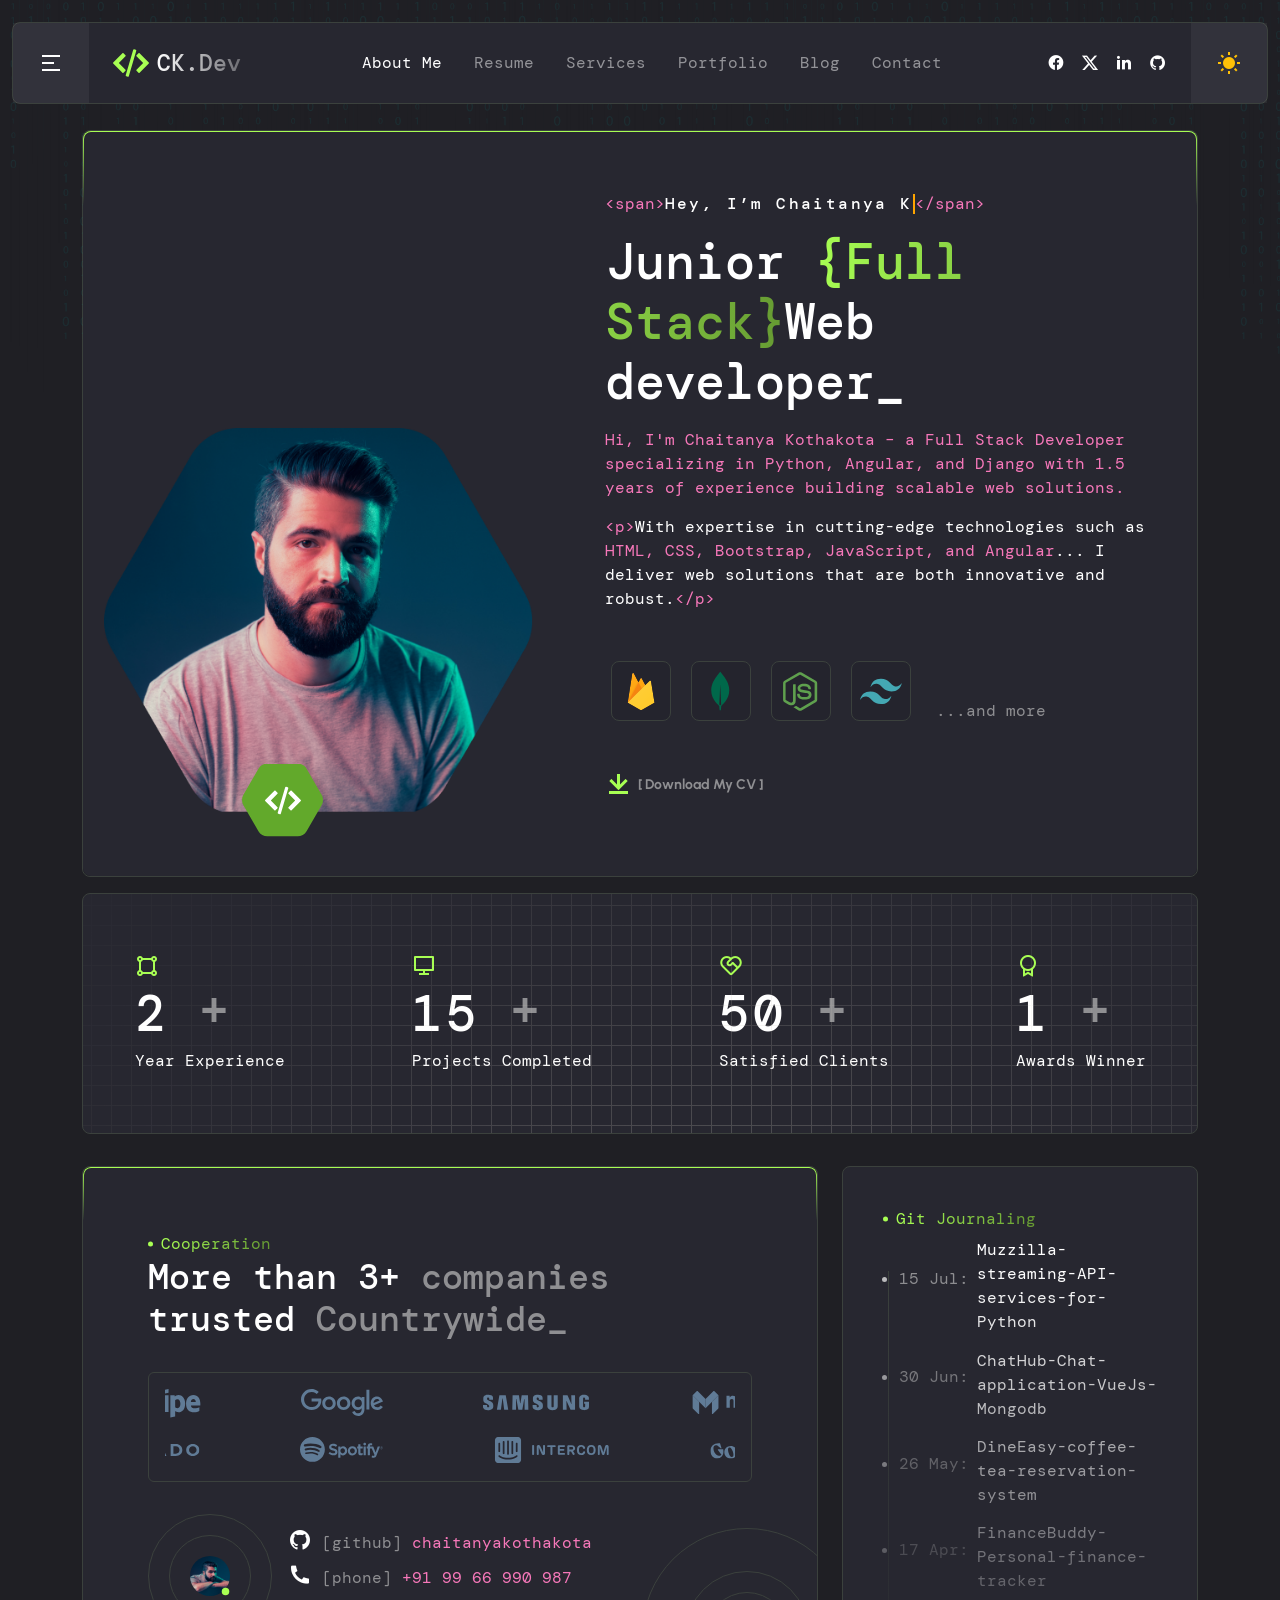
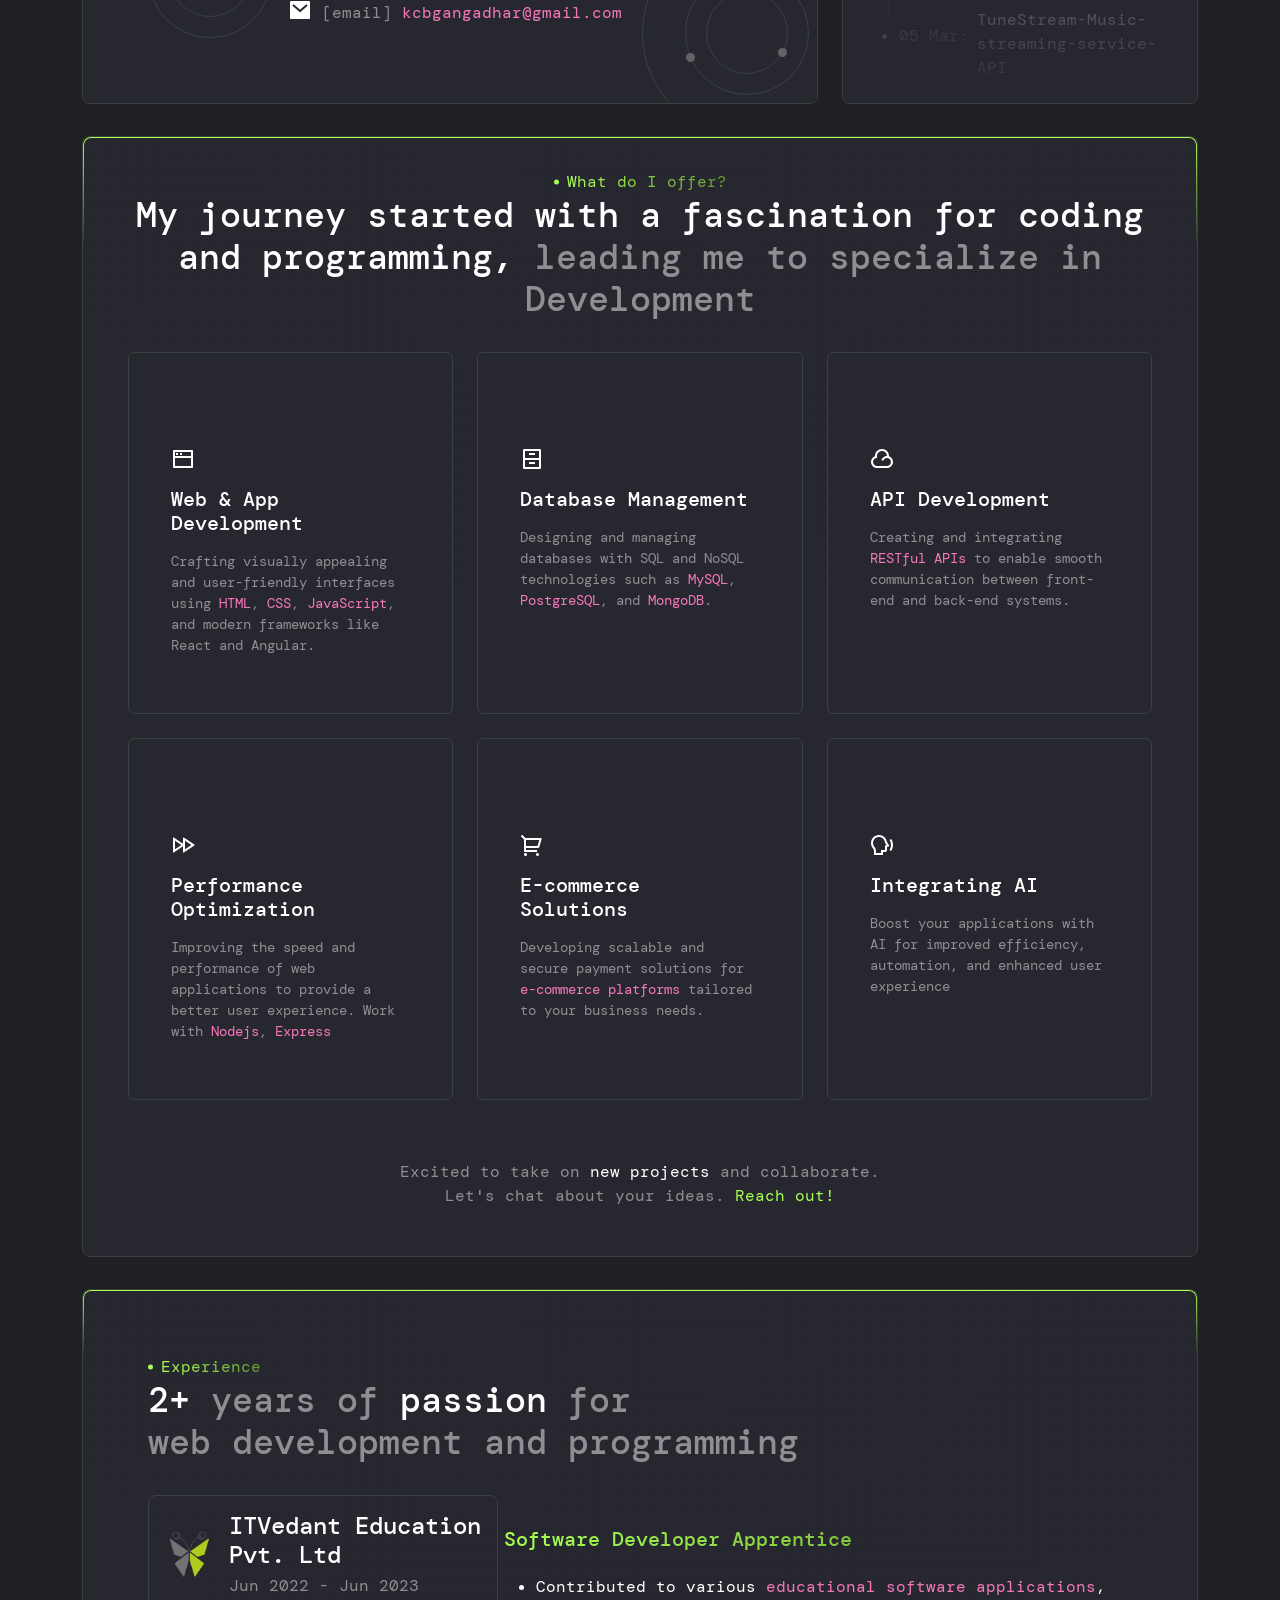
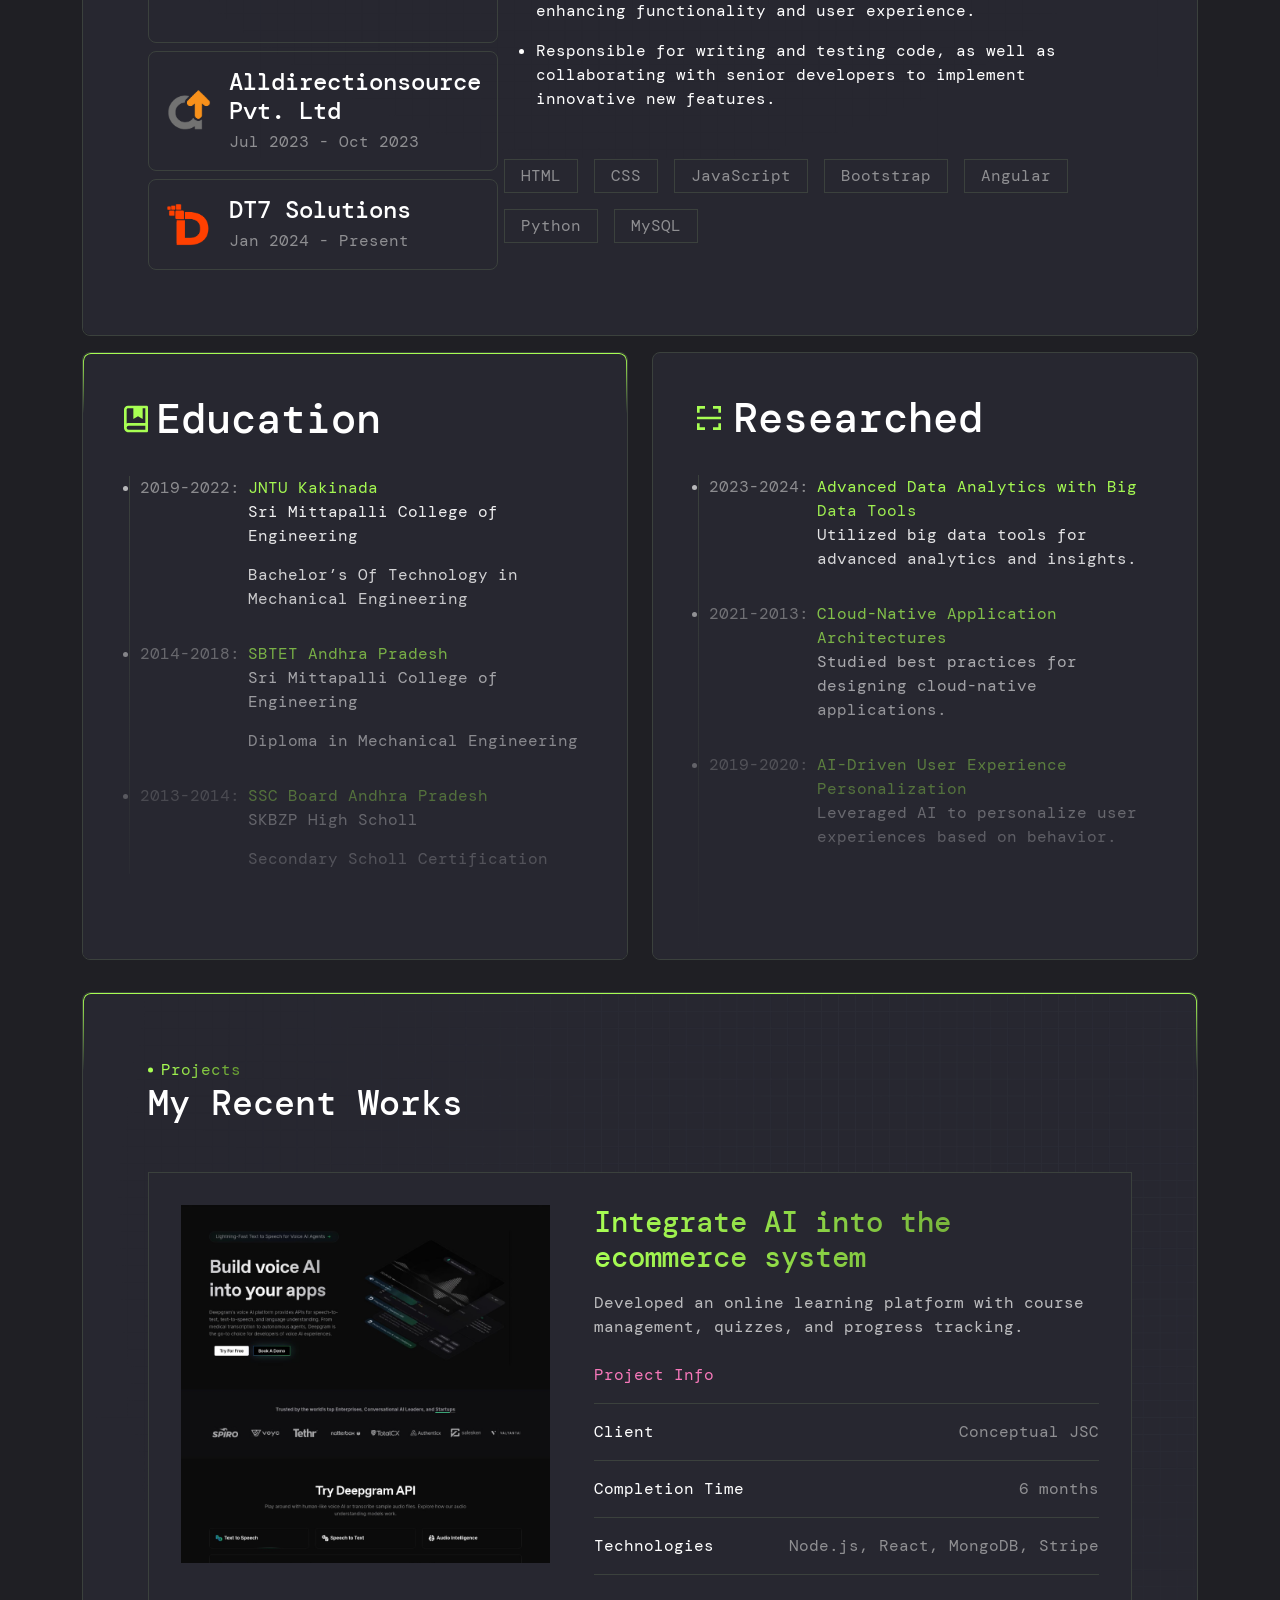
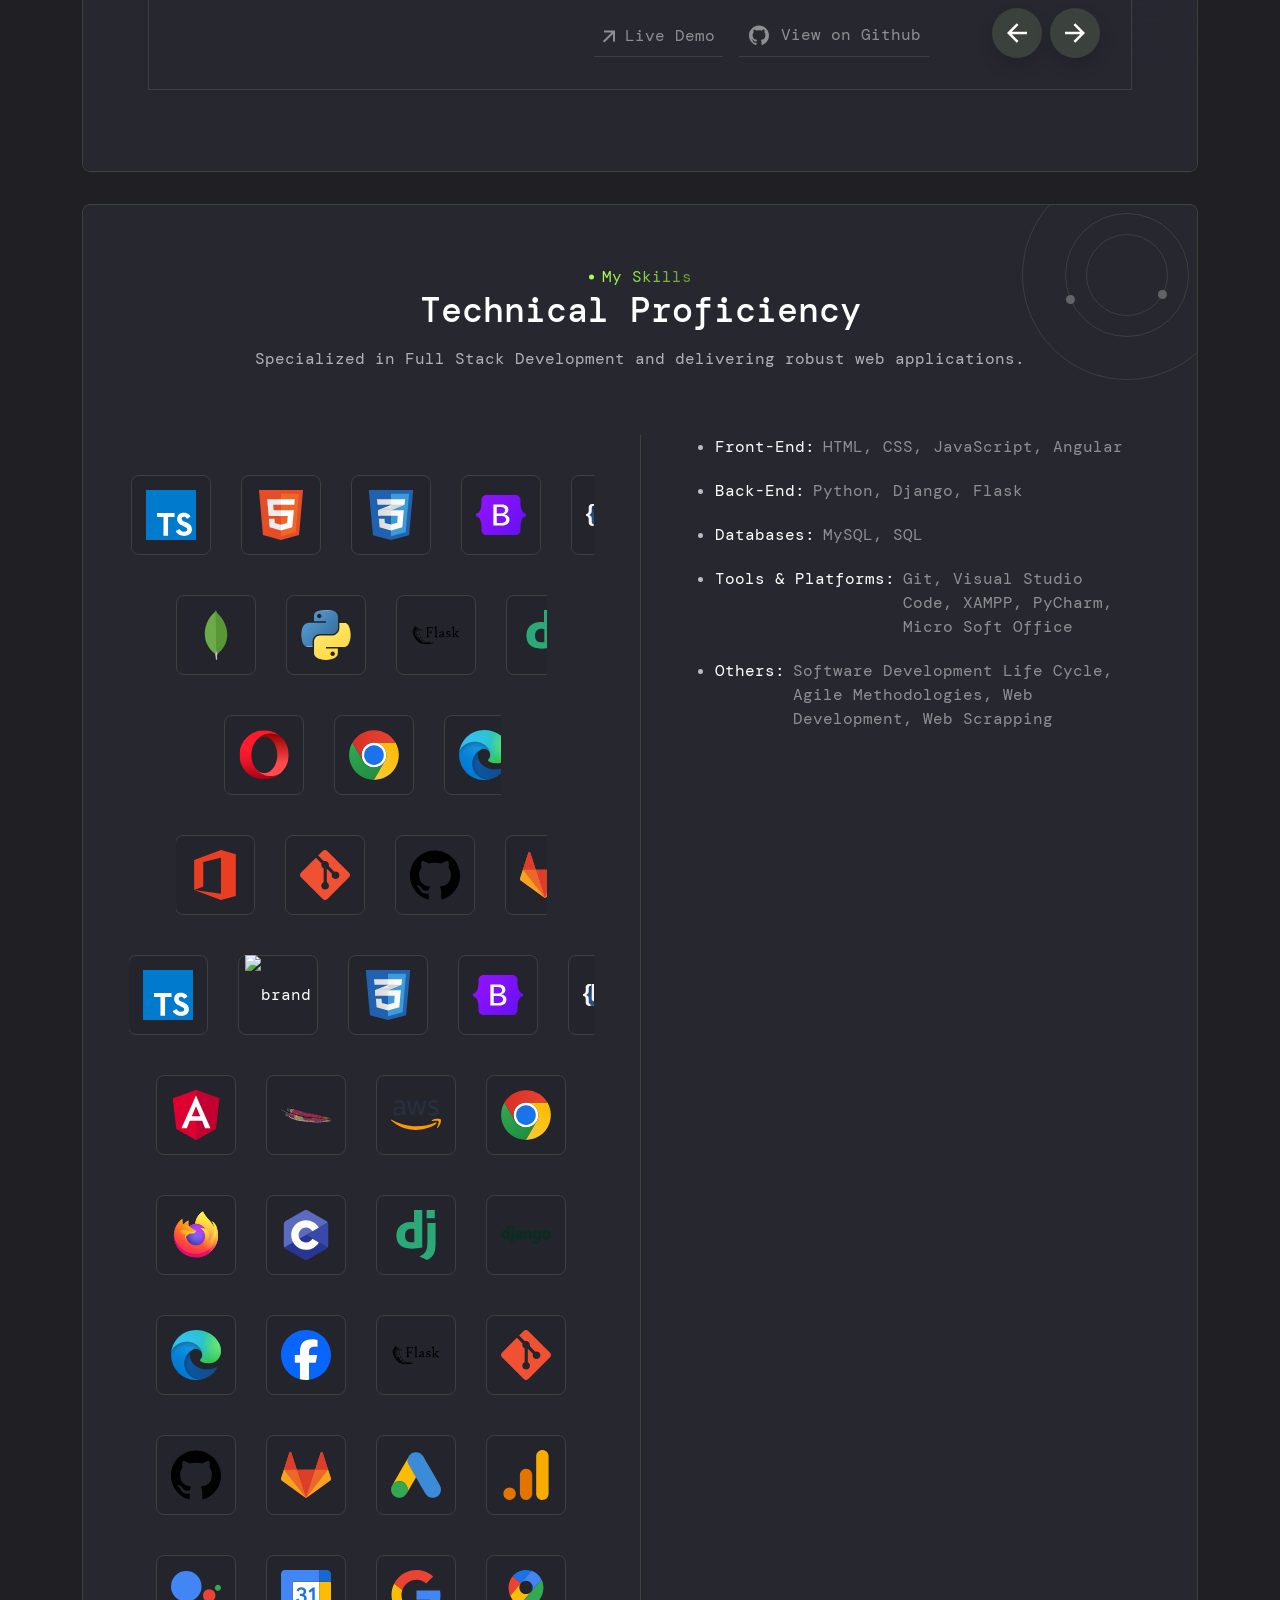
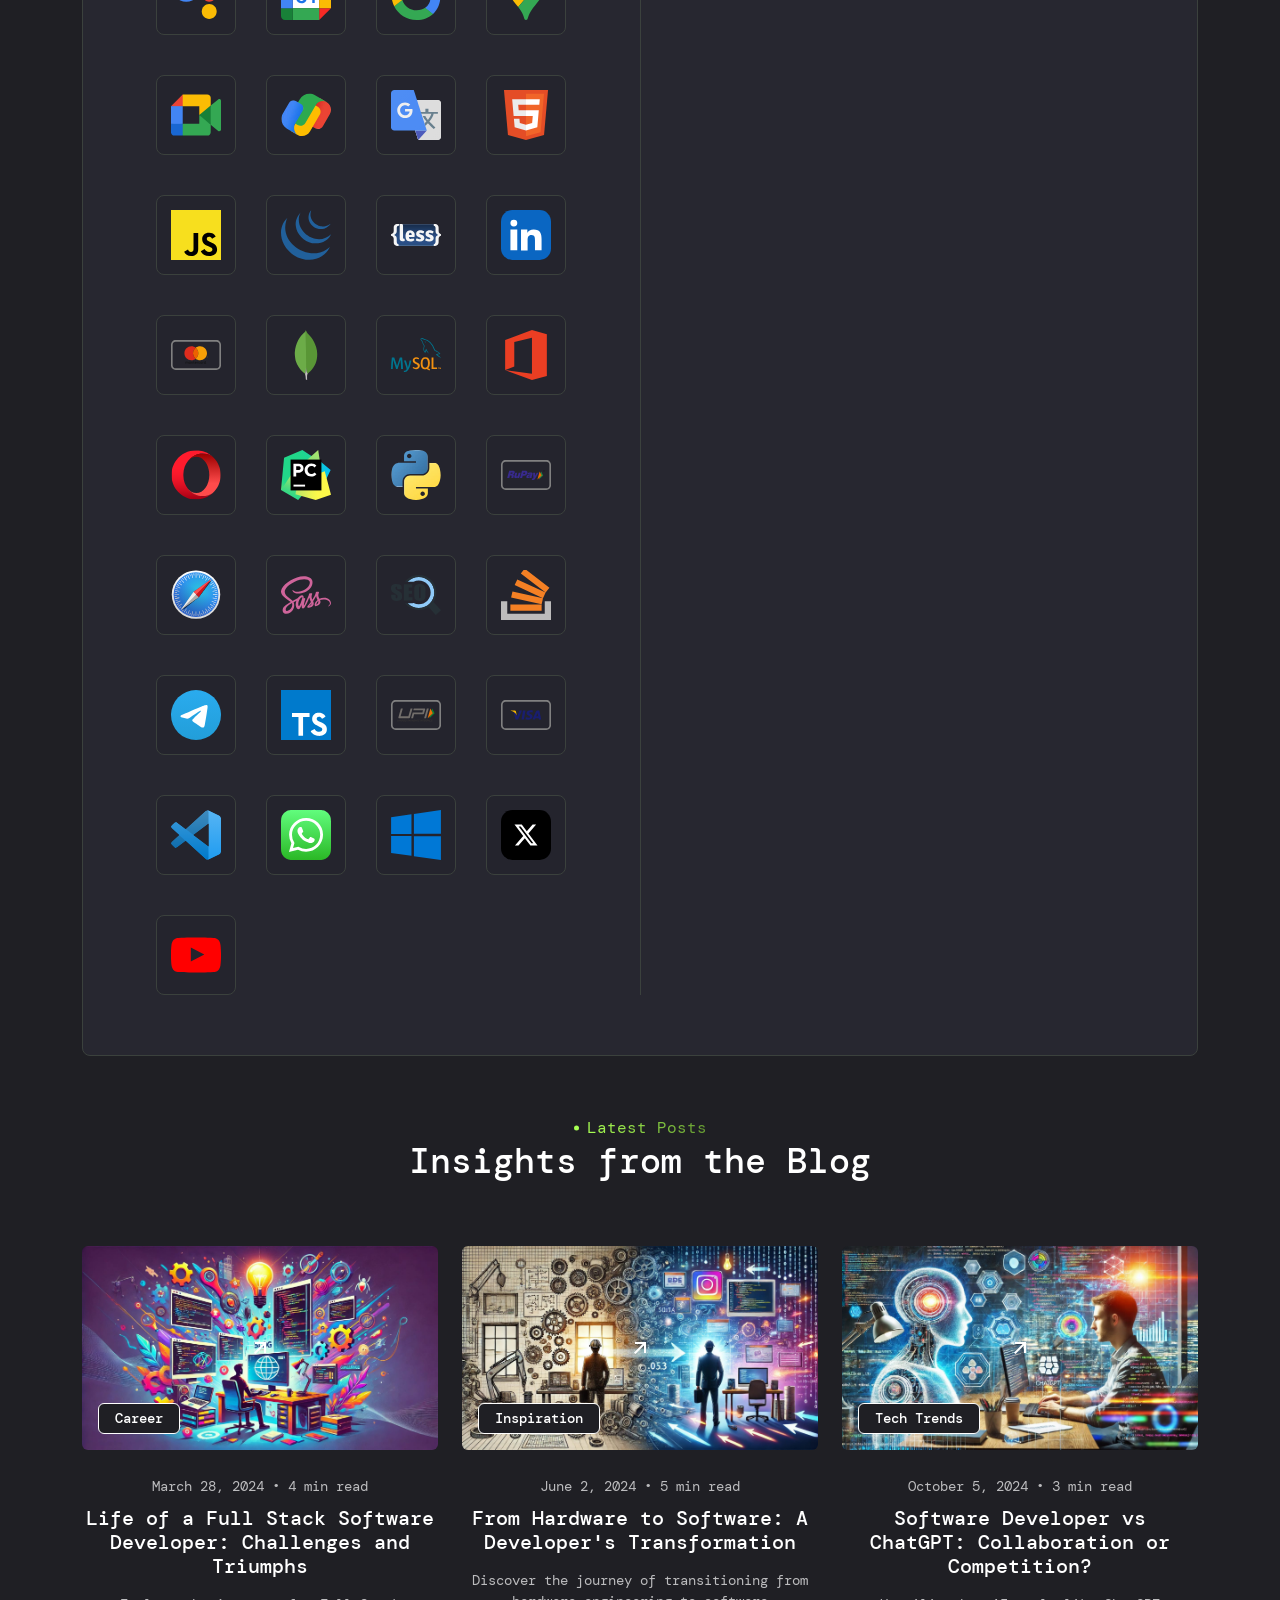
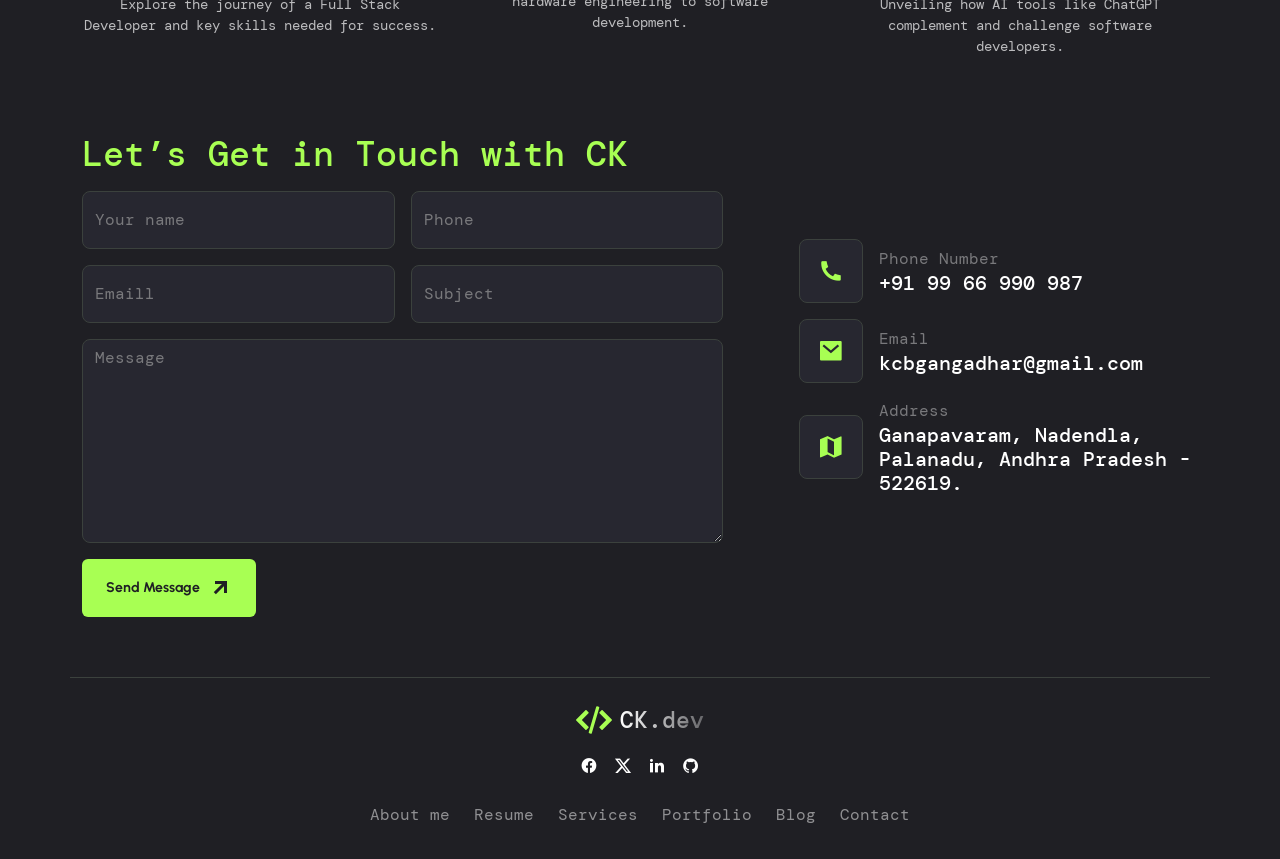
==== commit c514f7c6: "svg logo updated" ====
--- a/index.html
+++ b/index.html
@@ -1266,18 +1266,254 @@
                                                         </li>
                                                         <li class="carouselTicker__item mt-6">
                                                             <a href="#" class="brand-logo icon_80 icon-shape rounded-3">
+                                                                <img src="assets/imgs/icons/less-icon.svg" alt="brand" />
+                                                            </a>
+                                                            <span class="tool-tip">LESS</span>
+                                                        </li>
+                                                        <li class="carouselTicker__item mt-6">
+                                                            <a href="#" class="brand-logo icon_80 icon-shape rounded-3">
+                                                                <img src="assets/imgs/icons/sass-icon.svg" alt="brand" />
+                                                            </a>
+                                                            <span class="tool-tip">SASS</span>
+                                                        </li>
+                                                        <li class="carouselTicker__item mt-6">
+                                                            <a href="#" class="brand-logo icon_80 icon-shape rounded-3">
                                                                 <img src="assets/imgs/icons/javascript-programming-language-icon.svg" alt="brand" />
                                                             </a>
                                                             <span class="tool-tip">Java Script</span>
                                                         </li>
                                                         <li class="carouselTicker__item mt-6">
                                                             <a href="#" class="brand-logo icon_80 icon-shape rounded-3">
+                                                                <img src="assets/imgs/icons/jquery-icon.svg" alt="brand" />
+                                                            </a>
+                                                            <span class="tool-tip">Jquery</span>
+                                                        </li>
+                                                        <li class="carouselTicker__item mt-6">
+                                                            <a href="#" class="brand-logo icon_80 icon-shape rounded-3">
                                                                 <img src="assets/imgs/icons/angular-icon.svg" alt="brand" />
                                                             </a>
                                                             <span class="tool-tip">Angular JS</span>
+                                                        </li>
+                                                        <li class="carouselTicker__item mt-6">
+                                                            <a href="#" class="brand-logo icon_80 icon-shape rounded-3">
+                                                                <img src="assets/imgs/icons/typescript-programming-language-icon.svg" alt="brand" />
+                                                            </a>
+                                                            <span class="tool-tip">TypeScript</span>
                                                         </li>
                                                     </ul>
                                                 </div>
+                                            </div>
+                                            <div class="col-lg-8 col-md-7 mx-auto overflow-hidden">
+                                                <div class="carouselTicker carouselTicker-right position-relative z-1">
+                                                    <ul class="carouselTicker__list m-0">
+                                                        <li class="carouselTicker__item mt-6">
+                                                            <a href="#" class="brand-logo icon_80 icon-shape rounded-3">
+                                                                <img src="assets/imgs/icons/python-programming-language-icon.svg" alt="brand" />
+                                                            </a>
+                                                            <span class="tool-tip">Python</span>
+                                                        </li>
+                                                        <li class="carouselTicker__item mt-6">
+                                                            <a href="#" class="brand-logo icon_80 icon-shape rounded-3">
+                                                                <img src="assets/imgs/icons/flask-logo-icon.svg" alt="brand" />
+                                                            </a>
+                                                            <span class="tool-tip">Flask</span>
+                                                        </li>
+                                                        <li class="carouselTicker__item mt-6">
+                                                            <a href="#" class="brand-logo icon_80 icon-shape rounded-3">
+                                                                <img src="assets/imgs/icons/django-logo-icon.svg" alt="brand" />
+                                                            </a>
+                                                            <span class="tool-tip">Django</span>
+                                                        </li>
+                                                        <li class="carouselTicker__item mt-6">
+                                                            <a href="#" class="brand-logo icon_80 icon-shape rounded-3">
+                                                                <img src="assets/imgs/icons/typescript-programming-language-icon.svg" alt="brand" />
+                                                            </a>
+                                                            <span class="tool-tip">TypeScript</span>
+                                                        </li>
+                                                        <li class="carouselTicker__item mt-6">
+                                                            <a href="#" class="brand-logo icon_80 icon-shape rounded-3">
+                                                                <img src="assets/imgs/icons/angular-icon.svg" alt="brand" />
+                                                            </a>
+                                                            <span class="tool-tip">Angular JS</span>
+                                                        </li>
+                                                        <li class="carouselTicker__item mt-6">
+                                                            <a href="#" class="brand-logo icon_80 icon-shape rounded-3">
+                                                                <img src="assets/imgs/icons/javascript-programming-language-icon.svg" alt="brand" />
+                                                            </a>
+                                                            <span class="tool-tip">Java Script</span>
+                                                        </li>
+                                                        <li class="carouselTicker__item mt-6">
+                                                            <a href="#" class="brand-logo icon_80 icon-shape rounded-3">
+                                                                <img src="assets/imgs/icons/c-program-icon.svg" alt="brand" />
+                                                            </a>
+                                                            <span class="tool-tip">C Language</span>
+                                                        </li>
+                                                        <li class="carouselTicker__item mt-6">
+                                                            <a href="#" class="brand-logo icon_80 icon-shape rounded-3">
+                                                                <img src="assets/imgs/icons/mysql-icon.svg" alt="brand" />
+                                                            </a>
+                                                            <span class="tool-tip">My SQL</span>
+                                                        </li>
+                                                        <li class="carouselTicker__item mt-6">
+                                                            <a href="#" class="brand-logo icon_80 icon-shape rounded-3">
+                                                                <img src="assets/imgs/icons/apache-icon.svg" alt="brand" />
+                                                            </a>
+                                                            <span class="tool-tip">APACHE</span>
+                                                        </li>
+                                                        <li class="carouselTicker__item mt-6">
+                                                            <a href="#" class="brand-logo icon_80 icon-shape rounded-3">
+                                                                <img src="assets/imgs/icons/mongodb-icon.svg" alt="brand" />
+                                                            </a>
+                                                            <span class="tool-tip">MongoDB</span>
+                                                        </li>
+                                                    </ul>
+                                                </div>
+                                            </div>
+                                            <div class="col-lg-6 col-md-5 mx-auto overflow-hidden">
+                                                <div class="carouselTicker carouselTicker-right position-relative z-1">
+                                                    <ul class="carouselTicker__list m-0">
+                                                        <li class="carouselTicker__item mt-6">
+                                                            <a href="#" class="brand-logo icon_80 icon-shape rounded-3">
+                                                                <img src="assets/imgs/icons/browser-chrome-icon.svg" alt="brand" />
+                                                            </a>
+                                                            <span class="tool-tip">Chrome</span>
+                                                        </li>
+                                                        <li class="carouselTicker__item mt-6">
+                                                            <a href="#" class="brand-logo icon_80 icon-shape rounded-3">
+                                                                <img src="assets/imgs/icons/edge-browser-icon.svg" alt="brand" />
+                                                            </a>
+                                                            <span class="tool-tip">Edge</span>
+                                                        </li>
+                                                        <li class="carouselTicker__item mt-6">
+                                                            <a href="#" class="brand-logo icon_80 icon-shape rounded-3">
+                                                                <img src="assets/imgs/icons/google-color-icon.svg" alt="brand" />
+                                                            </a>
+                                                            <span class="tool-tip">Google</span>
+                                                        </li>
+                                                        <li class="carouselTicker__item mt-6">
+                                                            <a href="#" class="brand-logo icon_80 icon-shape rounded-3">
+                                                                <img src="assets/imgs/icons/browser-firefox-icon.svg" alt="brand" />
+                                                            </a>
+                                                            <span class="tool-tip">Firefox</span>
+                                                        </li>
+                                                        <li class="carouselTicker__item mt-6">
+                                                            <a href="#" class="brand-logo icon_80 icon-shape rounded-3">
+                                                                <img src="assets/imgs/icons/safari-icon.svg" alt="brand" />
+                                                            </a>
+                                                            <span class="tool-tip">Safari</span>
+                                                        </li>
+                                                        <li class="carouselTicker__item mt-6">
+                                                            <a href="#" class="brand-logo icon_80 icon-shape rounded-3">
+                                                                <img src="assets/imgs/icons/opera-icon.svg" alt="brand" />
+                                                            </a>
+                                                            <span class="tool-tip">Opera</span>
+                                                        </li>
+                                                    </ul>
+                                                </div>
+                                            </div>
+                                            <div class="col-lg-8 col-md-7 mx-auto overflow-hidden">
+                                                <div class="carouselTicker carouselTicker-right position-relative z-1">
+                                                    <ul class="carouselTicker__list m-0">
+                                                        <li class="carouselTicker__item mt-6">
+                                                            <a href="#" class="brand-logo icon_80 icon-shape rounded-3">
+                                                                <img src="assets/imgs/icons/git-icon.svg" alt="brand" />
+                                                            </a>
+                                                            <span class="tool-tip">GIT</span>
+                                                        </li>
+                                                        <li class="carouselTicker__item mt-6">
+                                                            <a href="#" class="brand-logo icon_80 icon-shape rounded-3">
+                                                                <img src="assets/imgs/icons/github-icon.svg" alt="brand" />
+                                                            </a>
+                                                            <span class="tool-tip">GitHub</span>
+                                                        </li>
+                                                        <li class="carouselTicker__item mt-6">
+                                                            <a href="#" class="brand-logo icon_80 icon-shape rounded-3">
+                                                                <img src="assets/imgs/icons/gitlab-icon.svg" alt="brand" />
+                                                            </a>
+                                                            <span class="tool-tip">Gitlab</span>
+                                                        </li>
+                                                        <li class="carouselTicker__item mt-6">
+                                                            <a href="#" class="brand-logo icon_80 icon-shape rounded-3">
+                                                                <img src="assets/imgs/icons/visual-studio-code-icon.svg" alt="brand" />
+                                                            </a>
+                                                            <span class="tool-tip">Visual Studio Code</span>
+                                                        </li>
+                                                        <li class="carouselTicker__item mt-6">
+                                                            <a href="#" class="brand-logo icon_80 icon-shape rounded-3">
+                                                                <img src="assets/imgs/icons/pycharm-icon.svg" alt="brand" />
+                                                            </a>
+                                                            <span class="tool-tip">Pycharm</span>
+                                                        </li>
+                                                        <li class="carouselTicker__item mt-6">
+                                                            <a href="#" class="brand-logo icon_80 icon-shape rounded-3">
+                                                                <img src="assets/imgs/icons/office-365-icon.svg" alt="brand" />
+                                                            </a>
+                                                            <span class="tool-tip">MS Office</span>
+                                                        </li>
+                                                    </ul>
+                                                </div>
+                                            </div>
+                                            <div class="col-lg-10 col-md-9 mx-auto overflow-hidden">
+                                                <div class="carouselTicker carouselTicker-right position-relative z-1">
+                                                    <ul class="carouselTicker__list m-0">
+                                                        <li class="carouselTicker__item mt-6">
+                                                            <a href="#" class="brand-logo icon_80 icon-shape rounded-3">
+                                                                <img src="assets/imgs/icons/" alt="brand" />
+                                                            </a>
+                                                            <span class="tool-tip">HTML</span>
+                                                        </li>
+                                                        <li class="carouselTicker__item mt-6">
+                                                            <a href="#" class="brand-logo icon_80 icon-shape rounded-3">
+                                                                <img src="assets/imgs/icons/css-icon.svg" alt="brand" />
+                                                            </a>
+                                                            <span class="tool-tip">CSS</span>
+                                                        </li>
+                                                        <li class="carouselTicker__item mt-6">
+                                                            <a href="#" class="brand-logo icon_80 icon-shape rounded-3">
+                                                                <img src="assets/imgs/icons/bootstrap-5-logo-icon.svg" alt="brand" />
+                                                            </a>
+                                                            <span class="tool-tip">Bootstrap</span>
+                                                        </li>
+                                                        <li class="carouselTicker__item mt-6">
+                                                            <a href="#" class="brand-logo icon_80 icon-shape rounded-3">
+                                                                <img src="assets/imgs/icons/less-icon.svg" alt="brand" />
+                                                            </a>
+                                                            <span class="tool-tip">LESS</span>
+                                                        </li>
+                                                        <li class="carouselTicker__item mt-6">
+                                                            <a href="#" class="brand-logo icon_80 icon-shape rounded-3">
+                                                                <img src="assets/imgs/icons/sass-icon.svg" alt="brand" />
+                                                            </a>
+                                                            <span class="tool-tip">SASS</span>
+                                                        </li>
+                                                        <li class="carouselTicker__item mt-6">
+                                                            <a href="#" class="brand-logo icon_80 icon-shape rounded-3">
+                                                                <img src="assets/imgs/icons/javascript-programming-language-icon.svg" alt="brand" />
+                                                            </a>
+                                                            <span class="tool-tip">Java Script</span>
+                                                        </li>
+                                                        <li class="carouselTicker__item mt-6">
+                                                            <a href="#" class="brand-logo icon_80 icon-shape rounded-3">
+                                                                <img src="assets/imgs/icons/jquery-icon.svg" alt="brand" />
+                                                            </a>
+                                                            <span class="tool-tip">Jquery</span>
+                                                        </li>
+                                                        <li class="carouselTicker__item mt-6">
+                                                            <a href="#" class="brand-logo icon_80 icon-shape rounded-3">
+                                                                <img src="assets/imgs/icons/angular-icon.svg" alt="brand" />
+                                                            </a>
+                                                            <span class="tool-tip">Angular JS</span>
+                                                        </li>
+                                                        <li class="carouselTicker__item mt-6">
+                                                            <a href="#" class="brand-logo icon_80 icon-shape rounded-3">
+                                                                <img src="assets/imgs/icons/typescript-programming-language-icon.svg" alt="brand" />
+                                                            </a>
+                                                            <span class="tool-tip">TypeScript</span>
+                                                        </li>
+                                                    </ul>
+                                                </div>
+                                            </div>
+                                            <div class="col-lg-10 col-md-9 mx-auto overflow-hidden">
                                                 <div class="carouselTicke carouselTicke-right position-relative z-1">
                                                     <ul class="carouselTicker__list m-0">
                                                         <li class="carouselTicker__item mt-6">
@@ -1318,13 +1554,13 @@
                                                         </li>
                                                         <li class="carouselTicker__item mt-6">
                                                             <a href="#" class="brand-logo icon_80 icon-shape rounded-3">
-                                                                <img src="assets/imgs/icons/django-icon-2.svg" alt="brand" />
-                                                            </a>
-                                                            <span class="tool-tip">Angular JS</span>
-                                                        </li>
-                                                        <li class="carouselTicker__item mt-6">
-                                                            <a href="#" class="brand-logo icon_80 icon-shape rounded-3">
                                                                 <img src="assets/imgs/icons/django-logo-icon.svg" alt="brand" />
+                                                            </a>
+                                                            <span class="tool-tip">Angular JS</span>
+                                                        </li>
+                                                        <li class="carouselTicker__item mt-6">
+                                                            <a href="#" class="brand-logo icon_80 icon-shape rounded-3">
+                                                                <img src="assets/imgs/icons/django-logo-icon-2.svg" alt="brand" />
                                                             </a>
                                                             <span class="tool-tip">Angular JS</span>
                                                         </li>
@@ -1609,41 +1845,6 @@
                                                                 <img src="assets/imgs/icons/angular-icon.svg" alt="brand" />
                                                             </a>
                                                             <span class="tool-tip">Angular JS</span>
-                                                        </li>
-                                                    </ul>
-                                                </div>
-                                            </div>
-                                            <div class="col-lg-8 col-md-7 col-10 mx-auto overflow-hidden">
-                                                <!-- Carausel Scroll -->
-                                                <div class="carouselTicker carouselTicker-left position-relative z-1">
-                                                    <ul class="carouselTicker__list m-0">
-                                                        <li class="carouselTicker__item mt-6">
-                                                            <a href="#" class="brand-logo icon_80 icon-shape rounded-3">
-                                                                <img src="assets/imgs/home-page-2/hero-1/icon-7.svg"
-                                                                    alt="brand" />
-                                                            </a>
-                                                            <span class="tool-tip">VueJS</span>
-                                                        </li>
-                                                        <li class="carouselTicker__item mt-6">
-                                                            <a href="#" class="brand-logo icon_80 icon-shape rounded-3">
-                                                                <img src="assets/imgs/home-page-2/hero-1/icon-8.svg"
-                                                                    alt="brand" />
-                                                            </a>
-                                                            <span class="tool-tip">Angular</span>
-                                                        </li>
-                                                        <li class="carouselTicker__item mt-6">
-                                                            <a href="#" class="brand-logo icon_80 icon-shape rounded-3">
-                                                                <img src="assets/imgs/home-page-2/hero-1/icon-9.svg"
-                                                                    alt="brand" />
-                                                            </a>
-                                                            <span class="tool-tip">Laravel</span>
-                                                        </li>
-                                                        <li class="carouselTicker__item mt-6">
-                                                            <a href="#" class="brand-logo icon_80 icon-shape rounded-3">
-                                                                <img src="assets/imgs/home-page-2/hero-1/icon-5.svg"
-                                                                    alt="brand" />
-                                                            </a>
-                                                            <span class="tool-tip">Tailwind</span>
                                                         </li>
                                                     </ul>
                                                 </div>
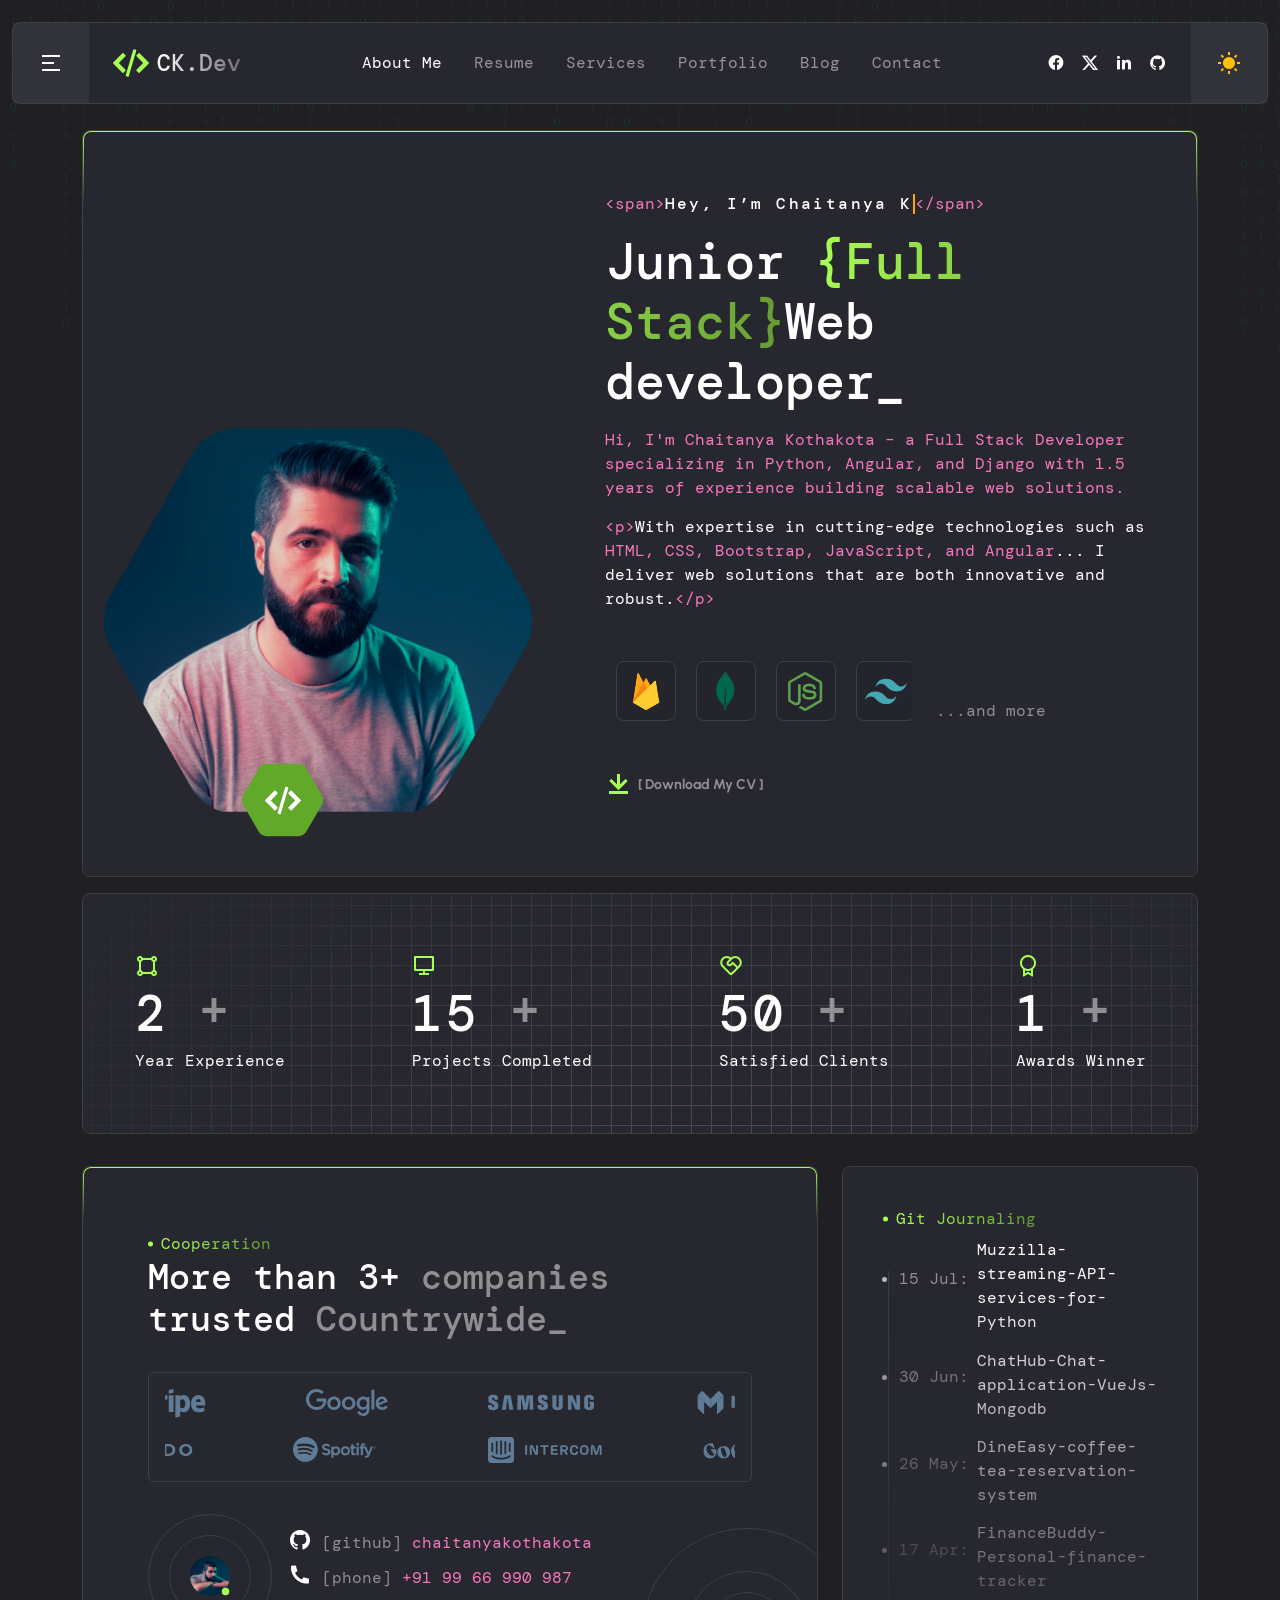
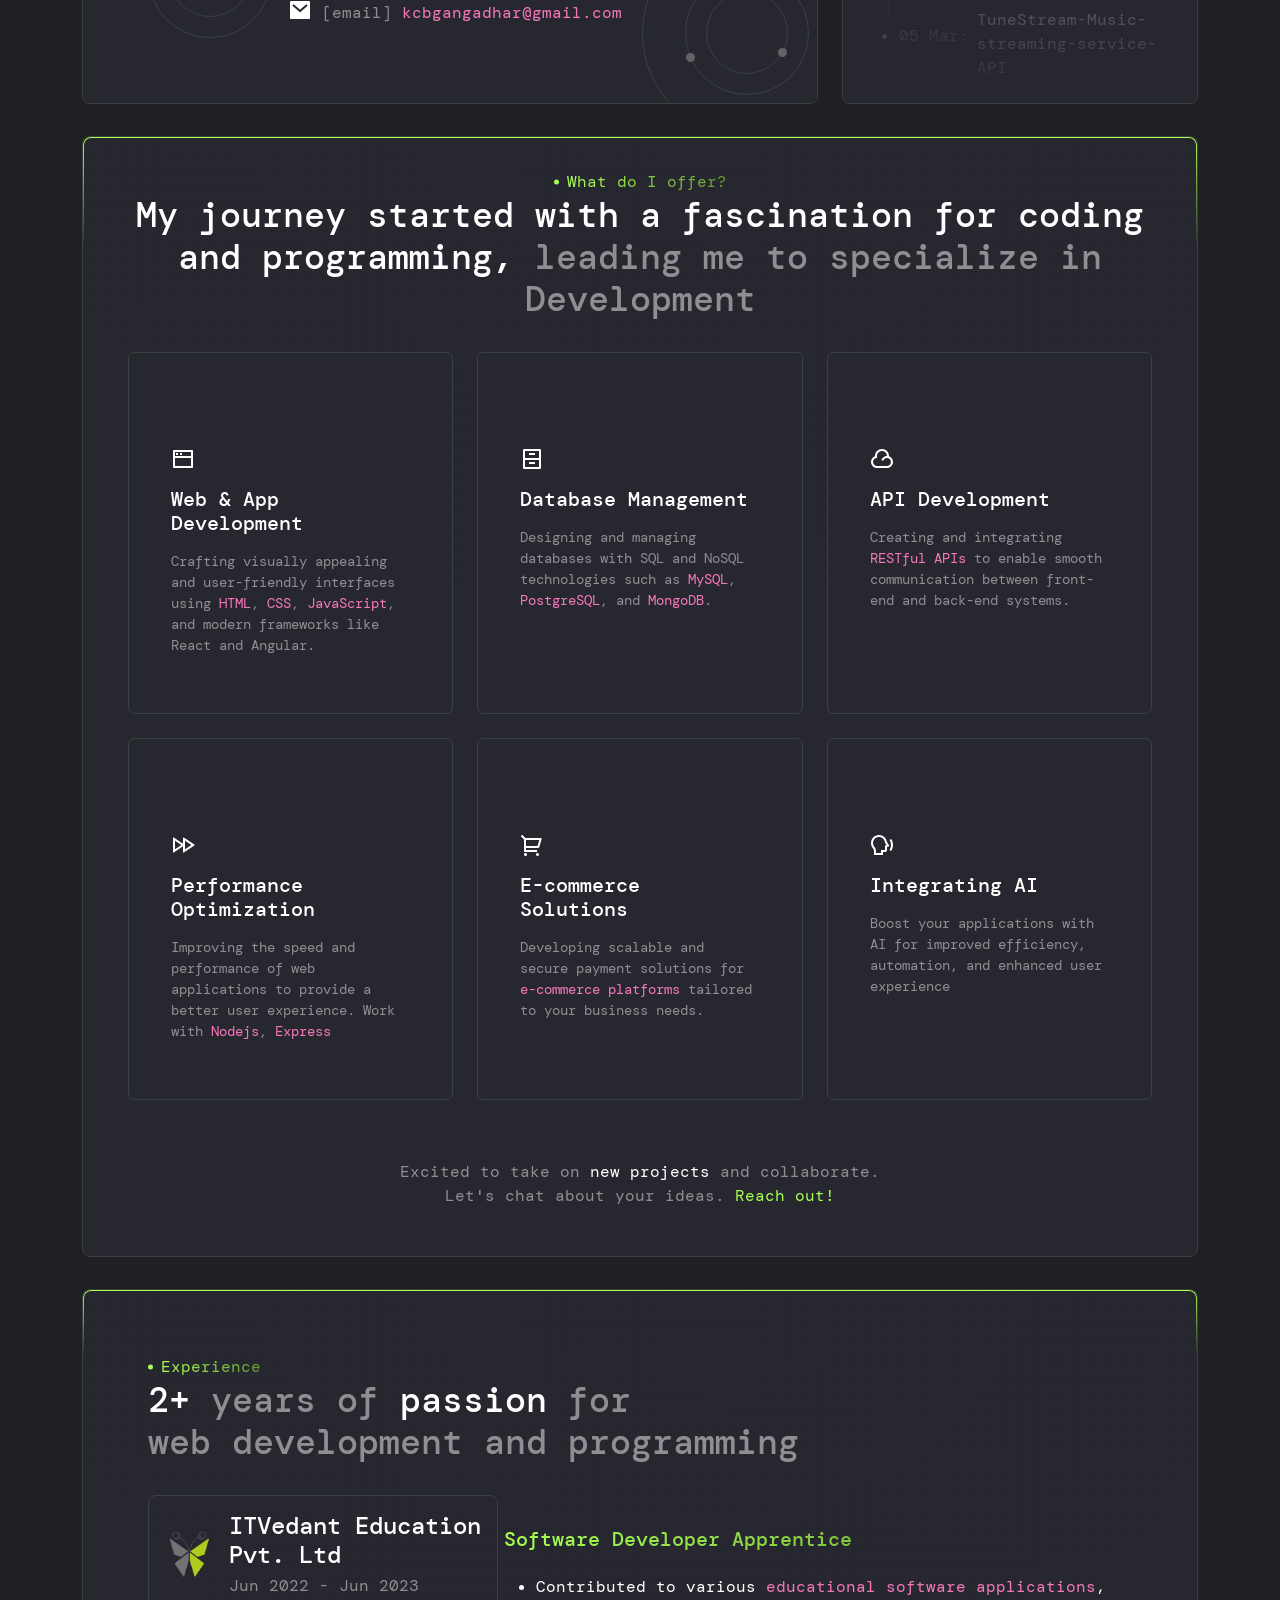
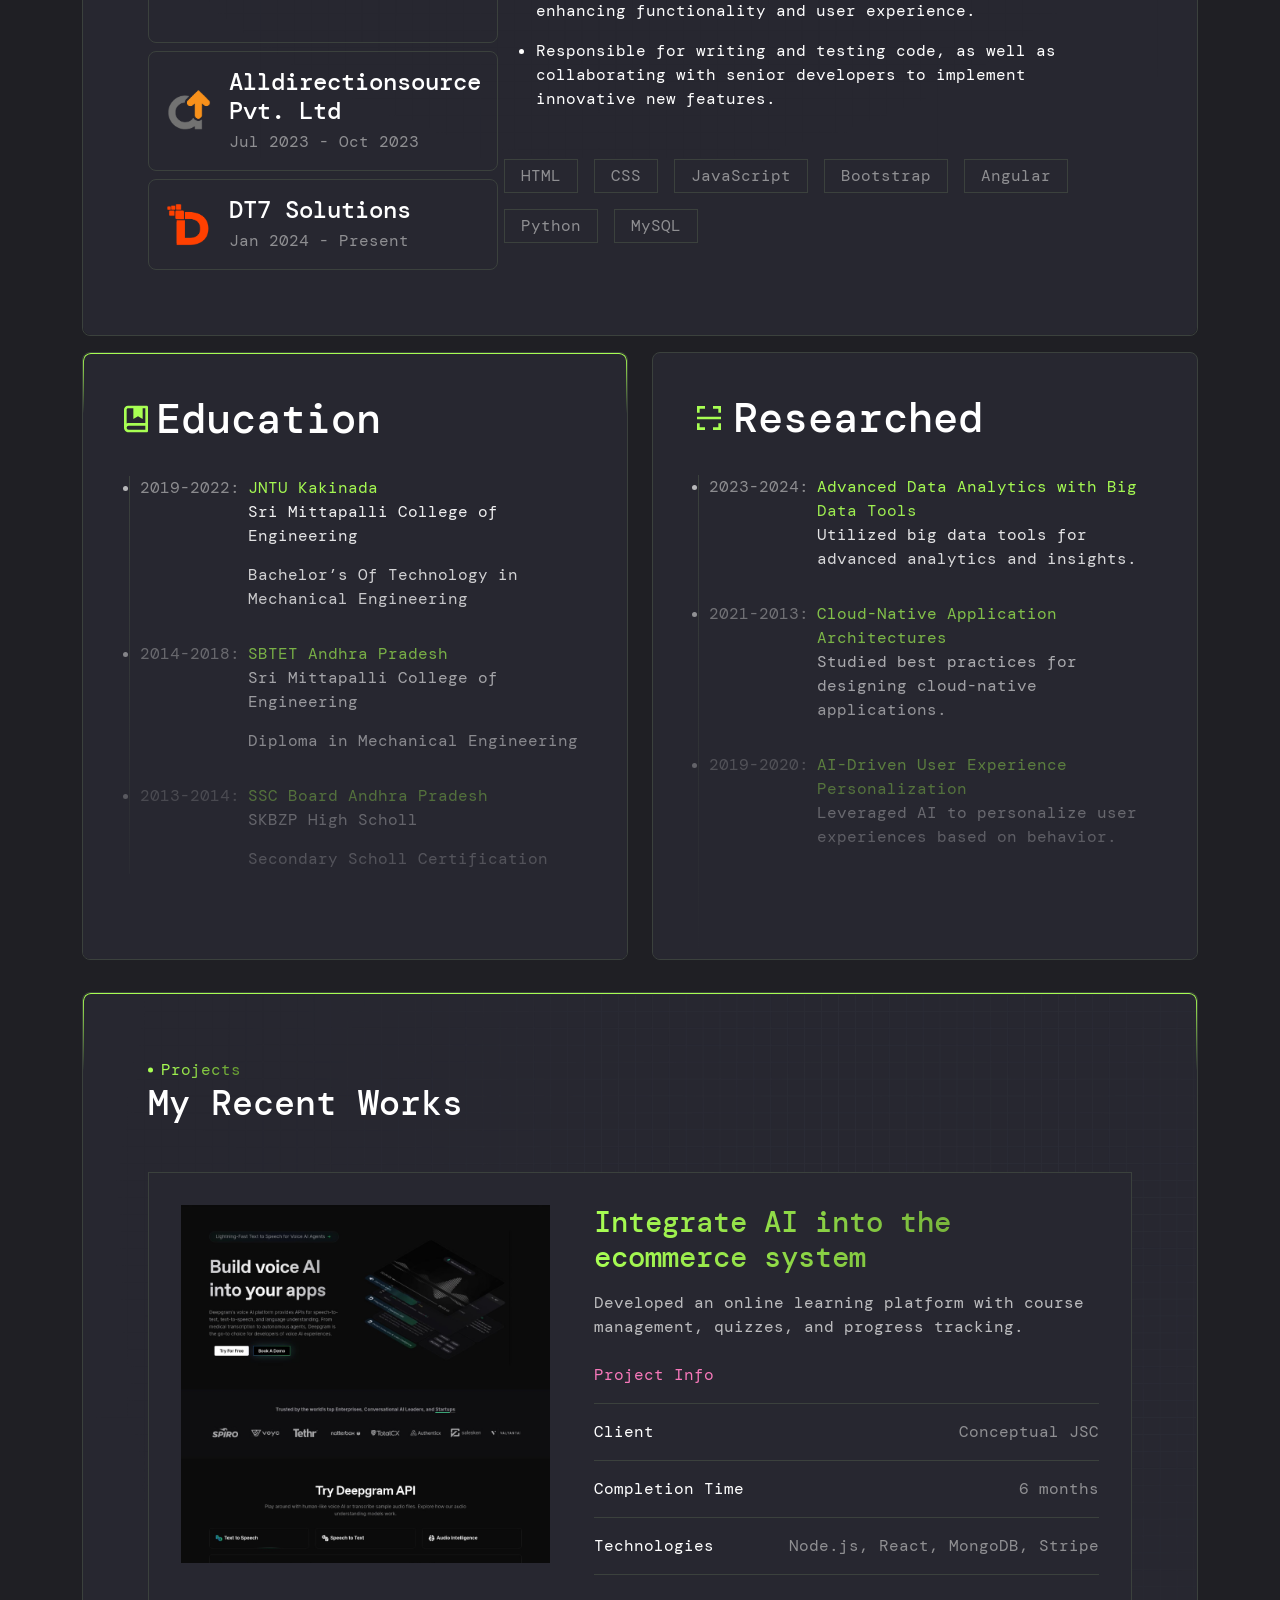
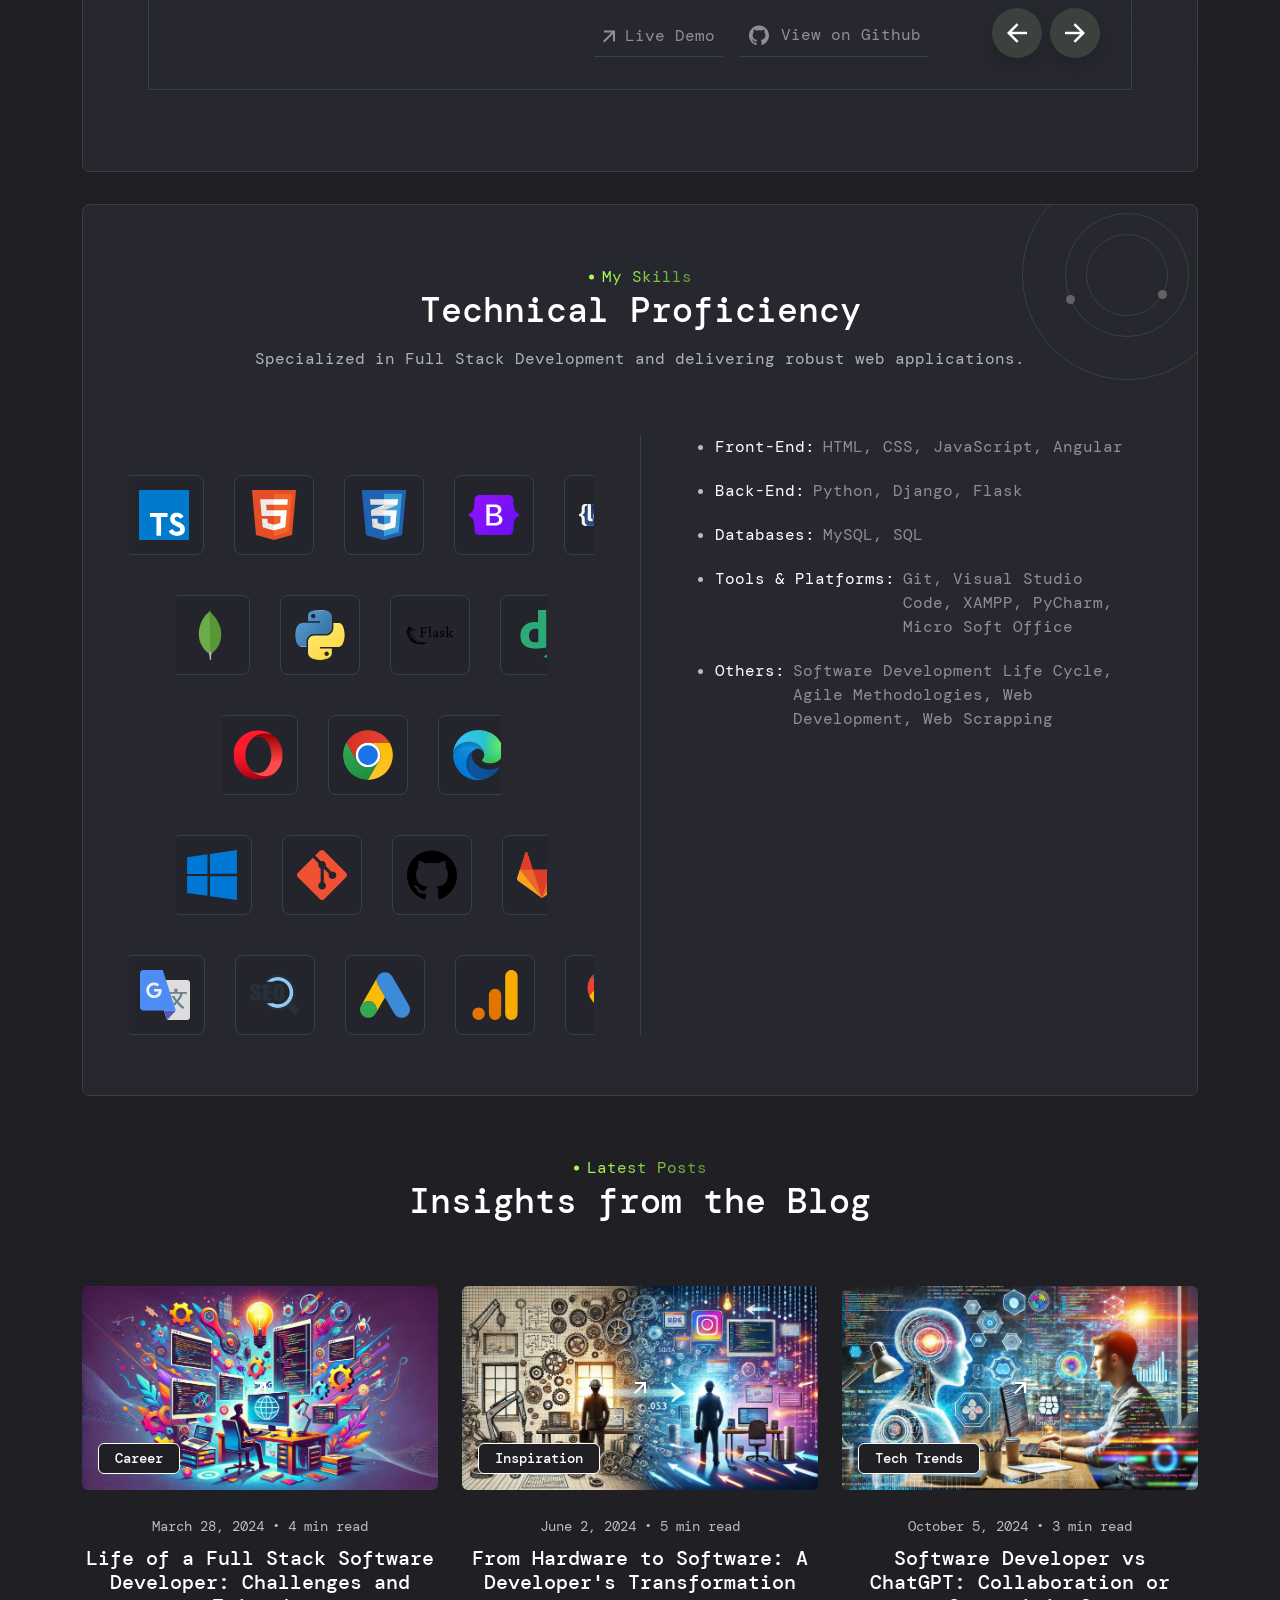
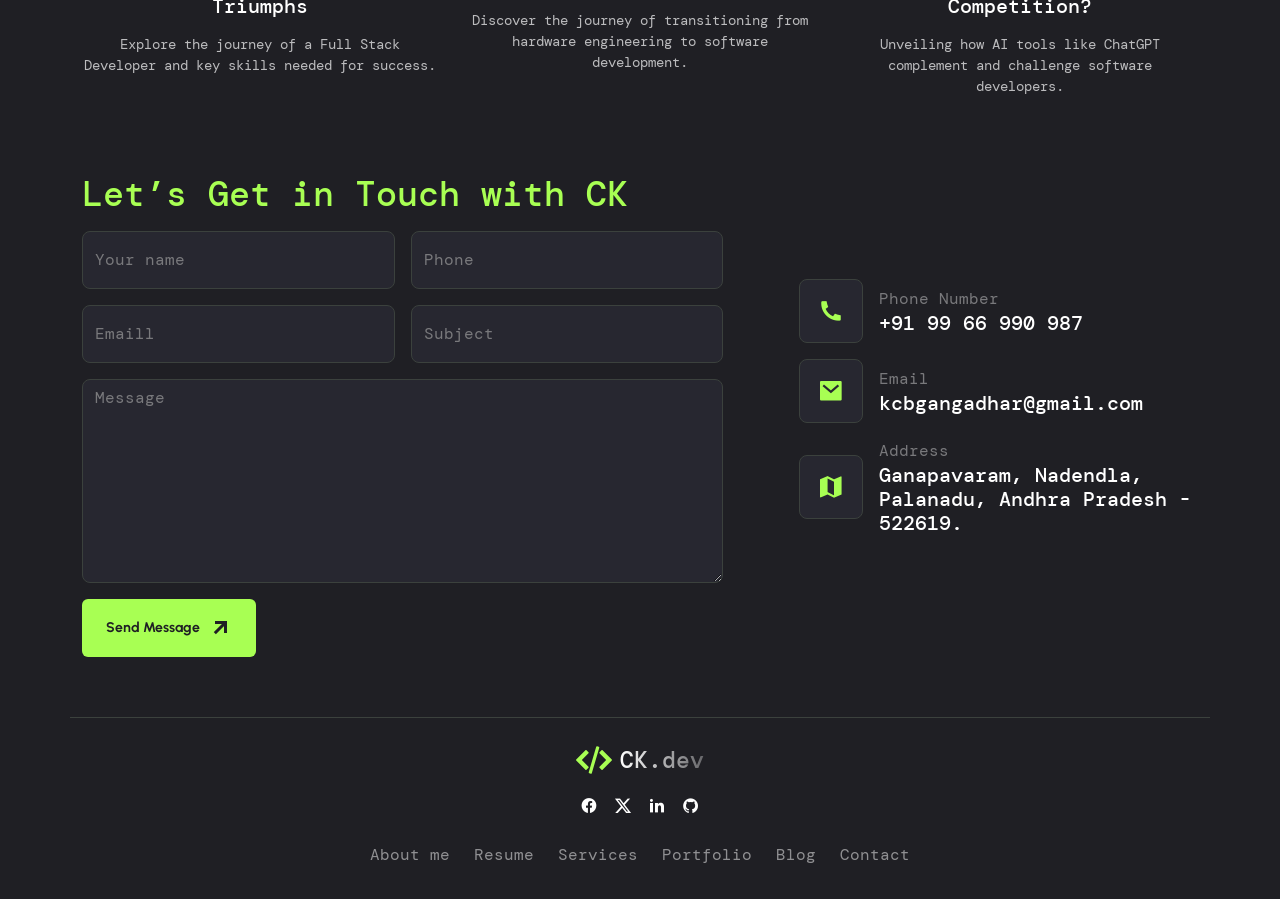
==== commit ef029859: "update the skilss svgs" ====
--- a/index.html
+++ b/index.html
@@ -1450,6 +1450,18 @@
                                                             </a>
                                                             <span class="tool-tip">MS Office</span>
                                                         </li>
+                                                        <li class="carouselTicker__item mt-6">
+                                                            <a href="#" class="brand-logo icon_80 icon-shape rounded-3">
+                                                                <img src="assets/imgs/icons/stackoverflow-color-icon.svg" alt="brand" />
+                                                            </a>
+                                                            <span class="tool-tip">Stackoverflow</span>
+                                                        </li>
+                                                        <li class="carouselTicker__item mt-6">
+                                                            <a href="#" class="brand-logo icon_80 icon-shape rounded-3">
+                                                                <img src="assets/imgs/icons/windows-10-icon.svg" alt="brand" />
+                                                            </a>
+                                                            <span class="tool-tip">Windows 10 OS</span>
+                                                        </li>
                                                     </ul>
                                                 </div>
                                             </div>
@@ -1458,62 +1470,44 @@
                                                     <ul class="carouselTicker__list m-0">
                                                         <li class="carouselTicker__item mt-6">
                                                             <a href="#" class="brand-logo icon_80 icon-shape rounded-3">
-                                                                <img src="assets/imgs/icons/" alt="brand" />
-                                                            </a>
-                                                            <span class="tool-tip">HTML</span>
-                                                        </li>
-                                                        <li class="carouselTicker__item mt-6">
-                                                            <a href="#" class="brand-logo icon_80 icon-shape rounded-3">
-                                                                <img src="assets/imgs/icons/css-icon.svg" alt="brand" />
-                                                            </a>
-                                                            <span class="tool-tip">CSS</span>
-                                                        </li>
-                                                        <li class="carouselTicker__item mt-6">
-                                                            <a href="#" class="brand-logo icon_80 icon-shape rounded-3">
-                                                                <img src="assets/imgs/icons/bootstrap-5-logo-icon.svg" alt="brand" />
-                                                            </a>
-                                                            <span class="tool-tip">Bootstrap</span>
-                                                        </li>
-                                                        <li class="carouselTicker__item mt-6">
-                                                            <a href="#" class="brand-logo icon_80 icon-shape rounded-3">
-                                                                <img src="assets/imgs/icons/less-icon.svg" alt="brand" />
-                                                            </a>
-                                                            <span class="tool-tip">LESS</span>
-                                                        </li>
-                                                        <li class="carouselTicker__item mt-6">
-                                                            <a href="#" class="brand-logo icon_80 icon-shape rounded-3">
-                                                                <img src="assets/imgs/icons/sass-icon.svg" alt="brand" />
-                                                            </a>
-                                                            <span class="tool-tip">SASS</span>
-                                                        </li>
-                                                        <li class="carouselTicker__item mt-6">
-                                                            <a href="#" class="brand-logo icon_80 icon-shape rounded-3">
-                                                                <img src="assets/imgs/icons/javascript-programming-language-icon.svg" alt="brand" />
-                                                            </a>
-                                                            <span class="tool-tip">Java Script</span>
-                                                        </li>
-                                                        <li class="carouselTicker__item mt-6">
-                                                            <a href="#" class="brand-logo icon_80 icon-shape rounded-3">
-                                                                <img src="assets/imgs/icons/jquery-icon.svg" alt="brand" />
-                                                            </a>
-                                                            <span class="tool-tip">Jquery</span>
-                                                        </li>
-                                                        <li class="carouselTicker__item mt-6">
-                                                            <a href="#" class="brand-logo icon_80 icon-shape rounded-3">
-                                                                <img src="assets/imgs/icons/angular-icon.svg" alt="brand" />
-                                                            </a>
-                                                            <span class="tool-tip">Angular JS</span>
-                                                        </li>
-                                                        <li class="carouselTicker__item mt-6">
-                                                            <a href="#" class="brand-logo icon_80 icon-shape rounded-3">
-                                                                <img src="assets/imgs/icons/typescript-programming-language-icon.svg" alt="brand" />
-                                                            </a>
-                                                            <span class="tool-tip">TypeScript</span>
+                                                                <img src="assets/imgs/icons/seo-icon.svg" alt="brand" />
+                                                            </a>
+                                                            <span class="tool-tip">SEO</span>
+                                                        </li>
+                                                        <li class="carouselTicker__item mt-6">
+                                                            <a href="#" class="brand-logo icon_80 icon-shape rounded-3">
+                                                                <img src="assets/imgs/icons/google-ads-icon.svg" alt="brand" />
+                                                            </a>
+                                                            <span class="tool-tip">Google Ads</span>
+                                                        </li>
+                                                        <li class="carouselTicker__item mt-6">
+                                                            <a href="#" class="brand-logo icon_80 icon-shape rounded-3">
+                                                                <img src="assets/imgs/icons/google-analytics-icon.svg" alt="brand" />
+                                                            </a>
+                                                            <span class="tool-tip">Google Analytics</span>
+                                                        </li>
+                                                        <li class="carouselTicker__item mt-6">
+                                                            <a href="#" class="brand-logo icon_80 icon-shape rounded-3">
+                                                                <img src="assets/imgs/icons/google-map-icon.svg" alt="brand" />
+                                                            </a>
+                                                            <span class="tool-tip">Google Maps</span>
+                                                        </li>
+                                                        <li class="carouselTicker__item mt-6">
+                                                            <a href="#" class="brand-logo icon_80 icon-shape rounded-3">
+                                                                <img src="assets/imgs/icons/google-meet-icon.svg" alt="brand" />
+                                                            </a>
+                                                            <span class="tool-tip">Google Meet</span>
+                                                        </li>
+                                                        <li class="carouselTicker__item mt-6">
+                                                            <a href="#" class="brand-logo icon_80 icon-shape rounded-3">
+                                                                <img src="assets/imgs/icons/google-translate-icon.svg" alt="brand" />
+                                                            </a>
+                                                            <span class="tool-tip">Google Translate</span>
                                                         </li>
                                                     </ul>
                                                 </div>
                                             </div>
-                                            <div class="col-lg-10 col-md-9 mx-auto overflow-hidden">
+                                            <div class="col-lg-10 col-md-9 mx-auto overflow-hidden d-none">
                                                 <div class="carouselTicke carouselTicke-right position-relative z-1">
                                                     <ul class="carouselTicker__list m-0">
                                                         <li class="carouselTicker__item mt-6">
@@ -1807,42 +1801,6 @@
                                                         <li class="carouselTicker__item mt-6">
                                                             <a href="#" class="brand-logo icon_80 icon-shape rounded-3">
                                                                 <img src="assets/imgs/icons/youtube-color-icon.svg" alt="brand" />
-                                                            </a>
-                                                            <span class="tool-tip">Angular JS</span>
-                                                        </li>
-                                                    </ul>
-                                                </div>
-                                                <!-- Carausel Scroll -->
-                                                <div class="carouselTicker carouselTicker-right position-relative z-1 d-none">
-                                                    <ul class="carouselTicker__list m-0">
-                                                        <li class="carouselTicker__item mt-6">
-                                                            <a href="#" class="brand-logo icon_80 icon-shape rounded-3">
-                                                                <img src="assets/imgs/icons/html-icon.svg" alt="brand" />
-                                                            </a>
-                                                            <span class="tool-tip">HTML</span>
-                                                        </li>
-                                                        <li class="carouselTicker__item mt-6">
-                                                            <a href="#" class="brand-logo icon_80 icon-shape rounded-3">
-                                                                <img src="assets/imgs/icons/css-icon.svg" alt="brand" />
-                                                            </a>
-                                                            <span class="tool-tip">CSS</span>
-                                                        </li>
-                                                        <li class="carouselTicker__item mt-6">
-                                                            <a href="#" class="brand-logo icon_80 icon-shape rounded-3">
-                                                                <img src="assets/imgs/icons/bootstrap-5-logo-icon.svg" alt="brand" />
-                                                            </a>
-                                                            <span class="tool-tip">Bootstrap</span>
-                                                        </li>
-                                                        <li class="carouselTicker__item mt-6">
-                                                            <a href="#" class="brand-logo icon_80 icon-shape rounded-3">
-                                                                <img src="assets/imgs/icons/javascript-programming-language-icon.svg" alt="brand" />
-                                                            </a>
-                                                            <span class="tool-tip">Java Script</span>
-                                                        </li>
-
-                                                        <li class="carouselTicker__item mt-6">
-                                                            <a href="#" class="brand-logo icon_80 icon-shape rounded-3">
-                                                                <img src="assets/imgs/icons/angular-icon.svg" alt="brand" />
                                                             </a>
                                                             <span class="tool-tip">Angular JS</span>
                                                         </li>
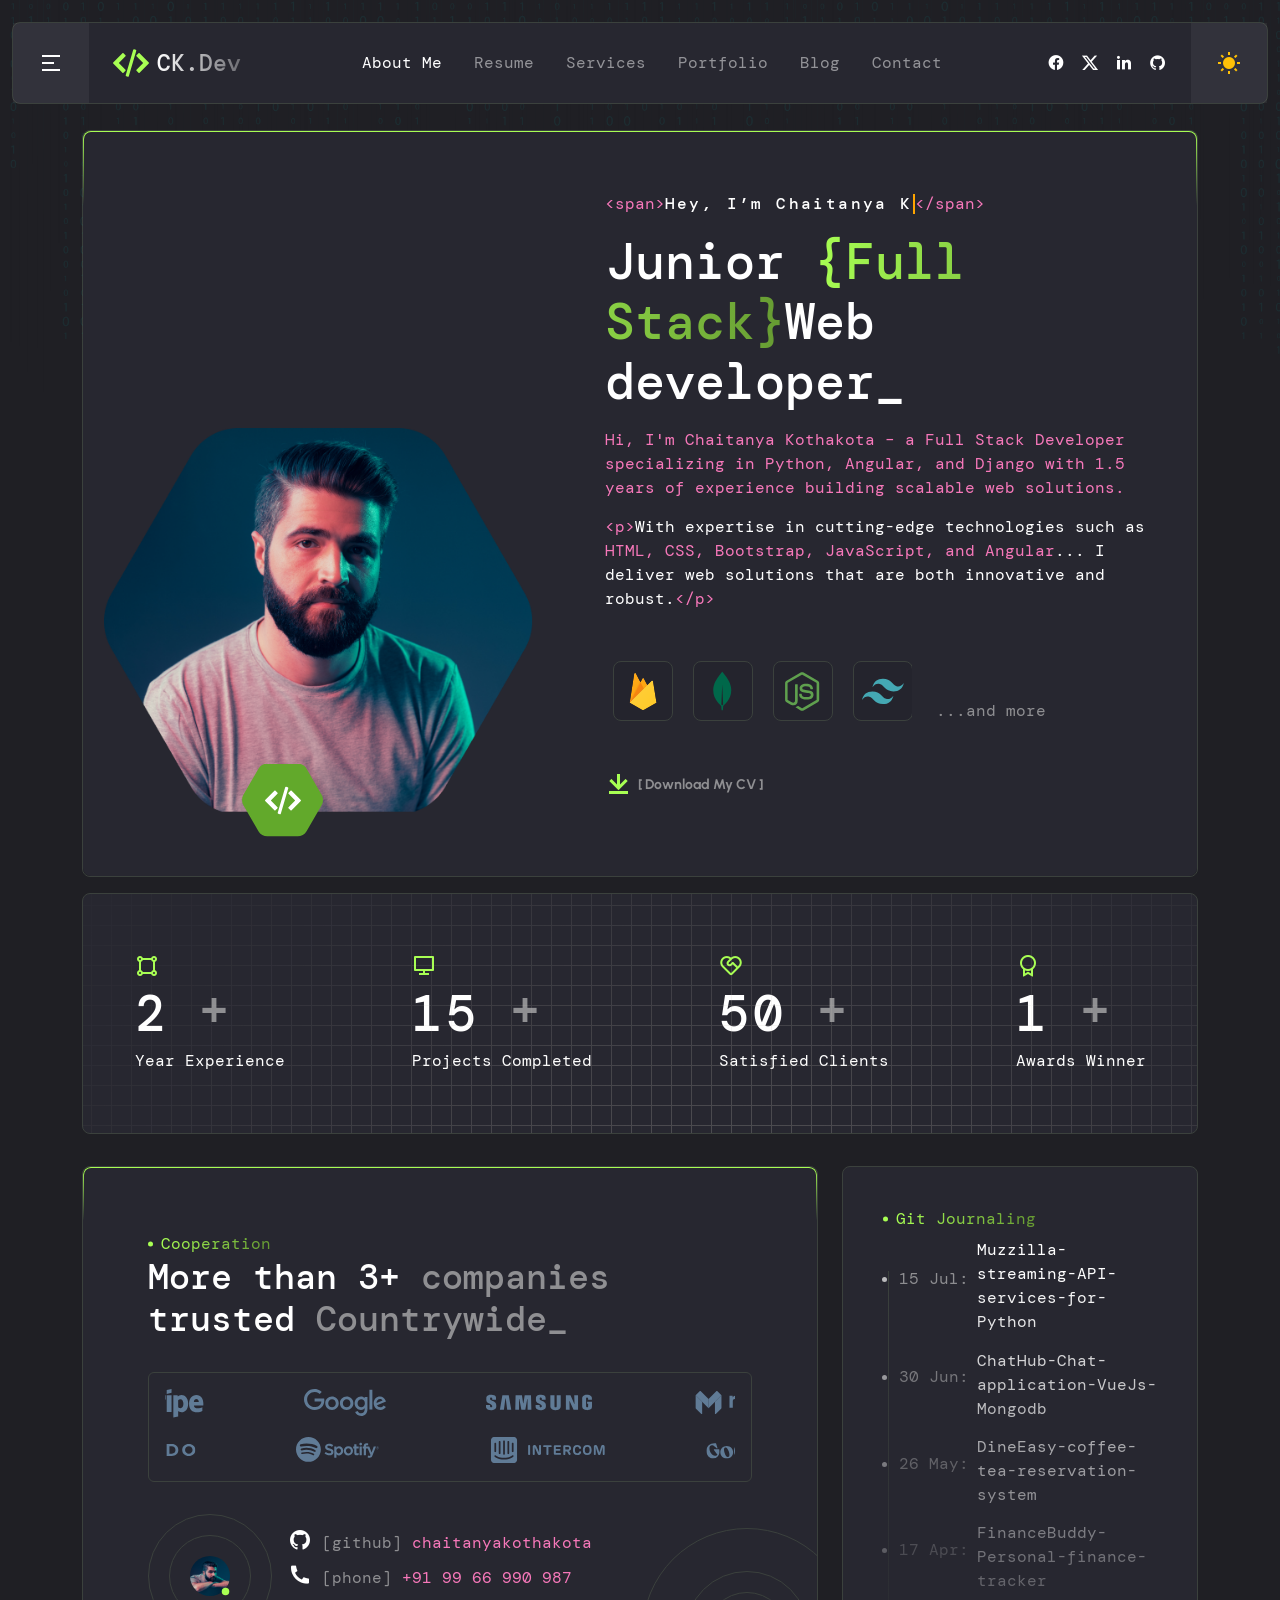
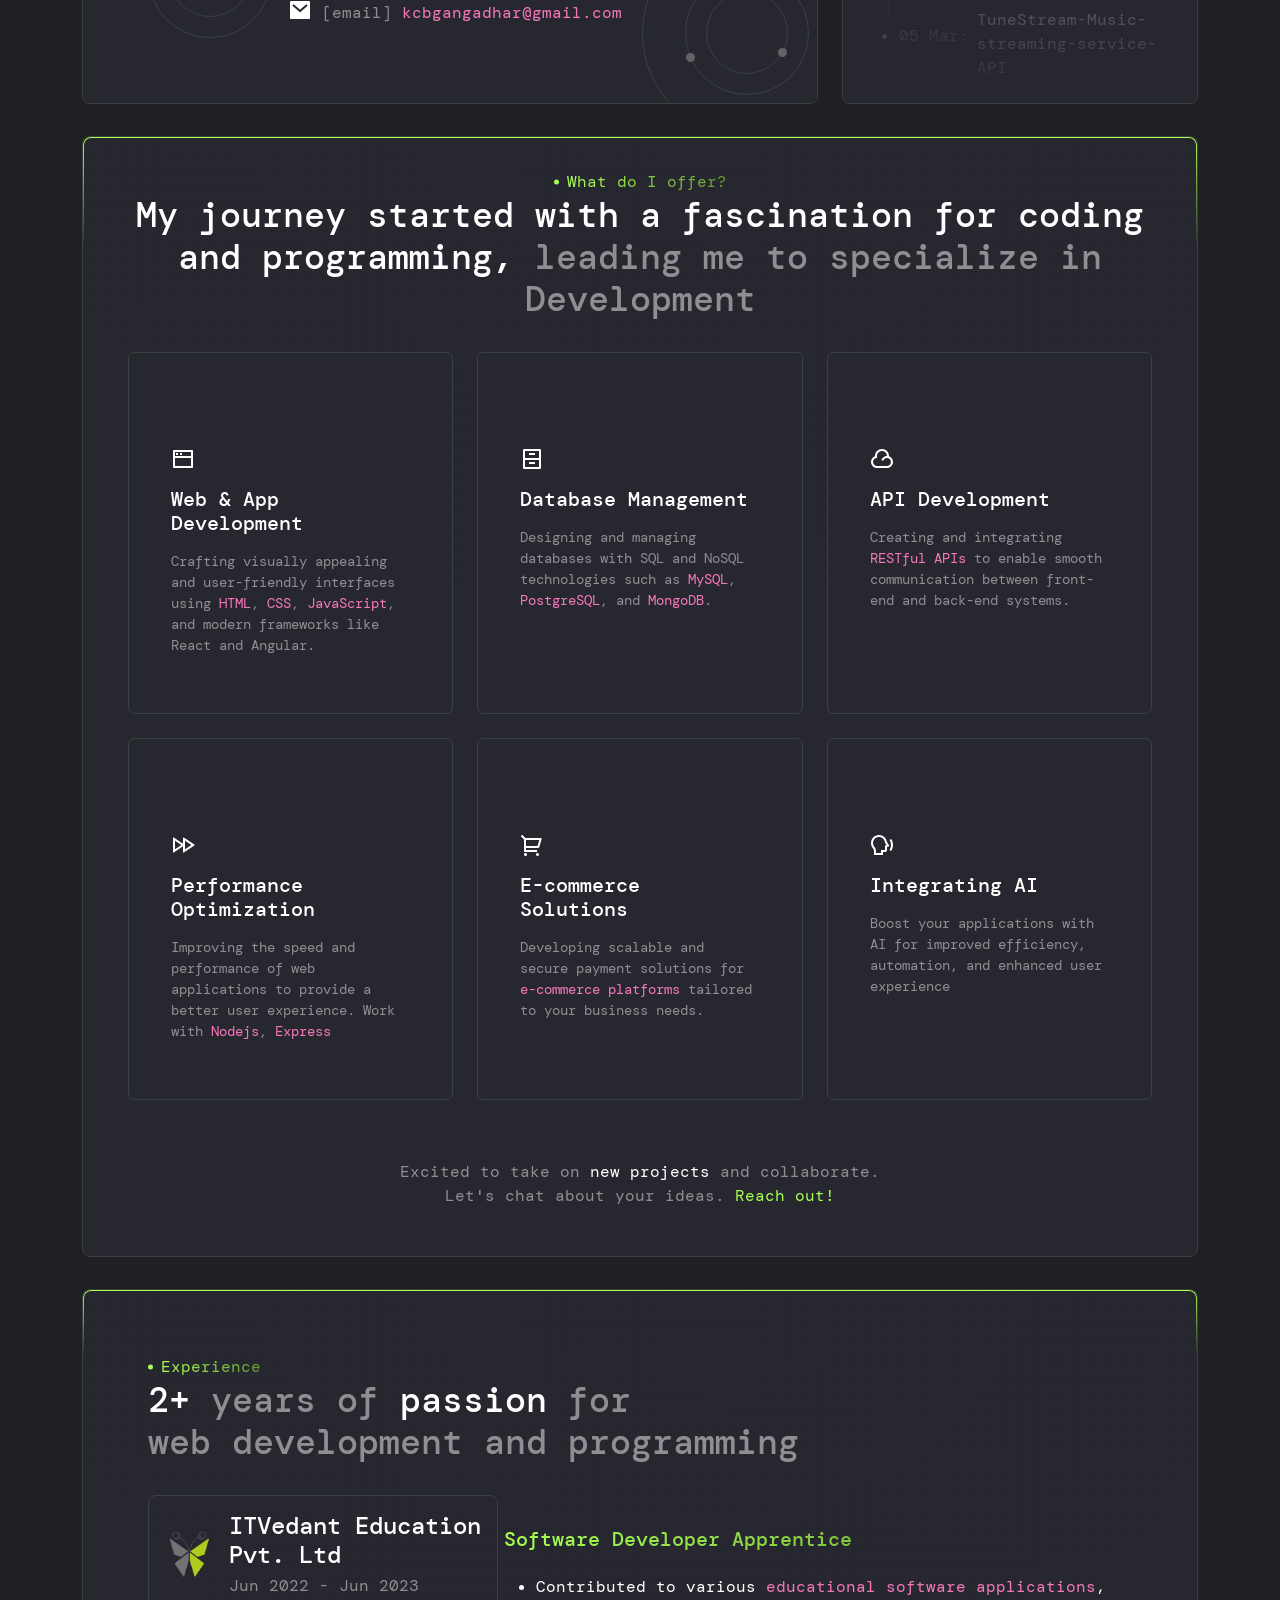
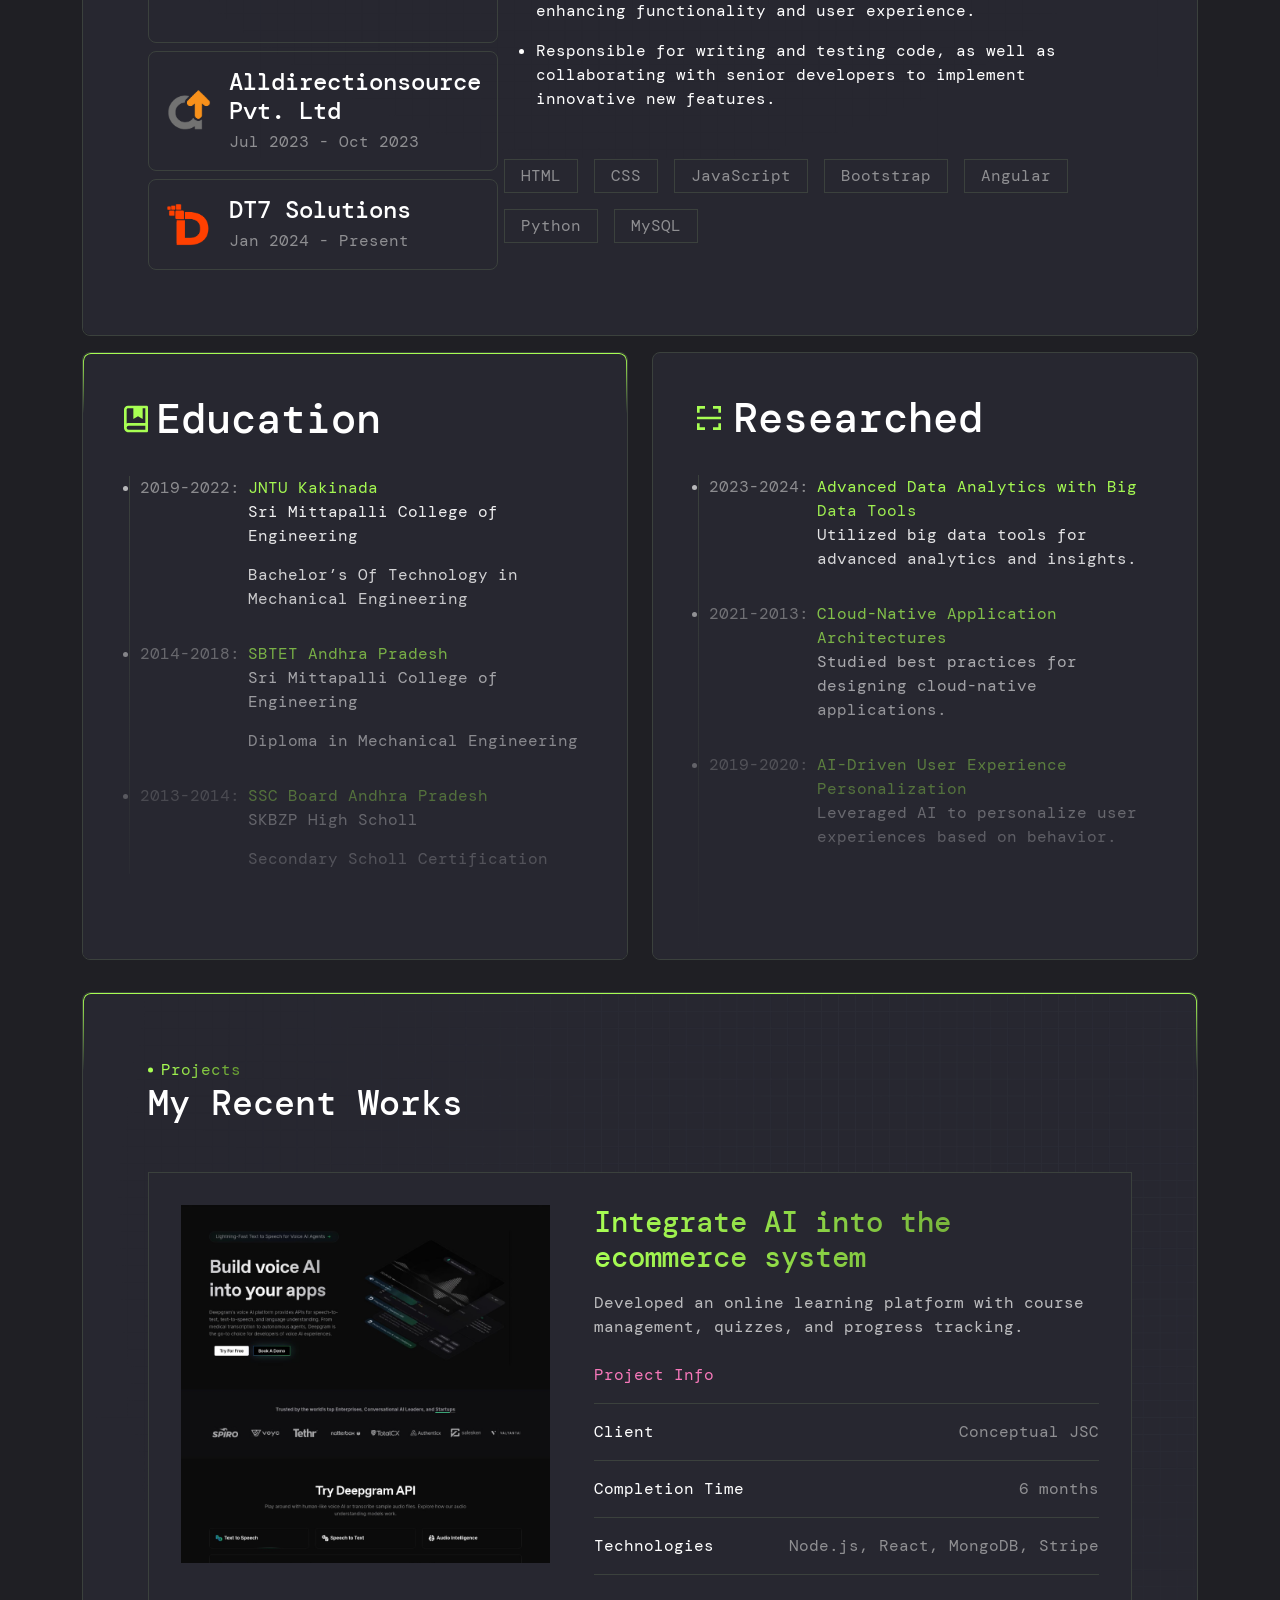
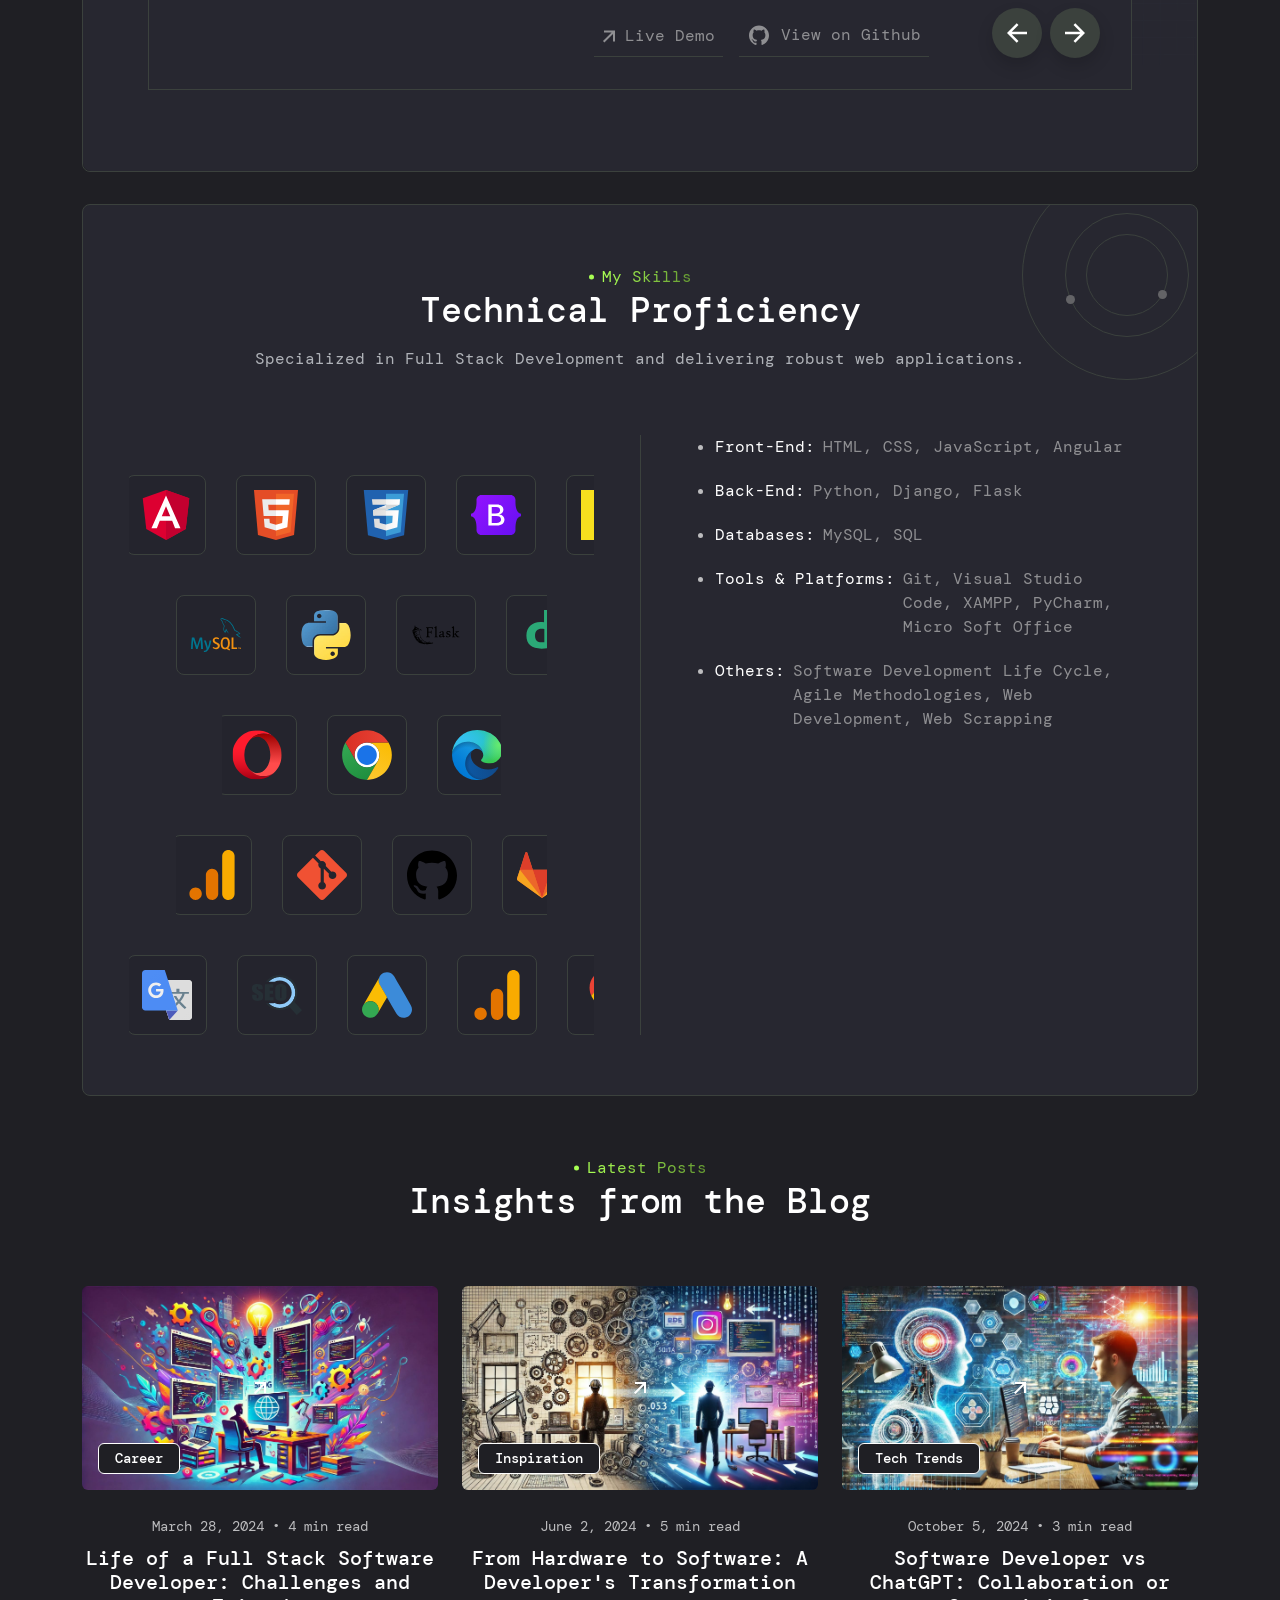
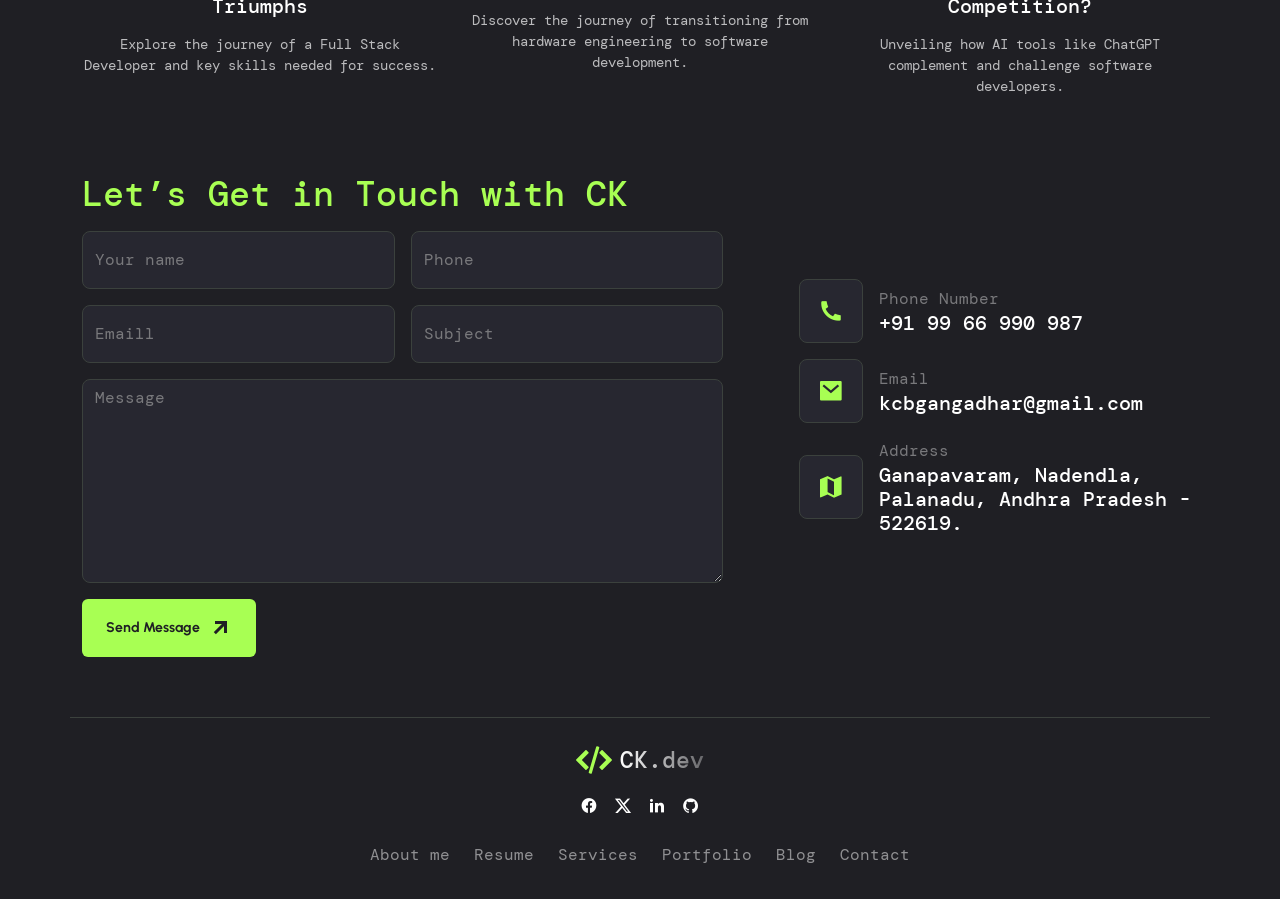
==== commit a131090d: "update the layout code" ====
--- a/index.html
+++ b/index.html
@@ -1266,39 +1266,15 @@
                                                         </li>
                                                         <li class="carouselTicker__item mt-6">
                                                             <a href="#" class="brand-logo icon_80 icon-shape rounded-3">
-                                                                <img src="assets/imgs/icons/less-icon.svg" alt="brand" />
-                                                            </a>
-                                                            <span class="tool-tip">LESS</span>
-                                                        </li>
-                                                        <li class="carouselTicker__item mt-6">
-                                                            <a href="#" class="brand-logo icon_80 icon-shape rounded-3">
-                                                                <img src="assets/imgs/icons/sass-icon.svg" alt="brand" />
-                                                            </a>
-                                                            <span class="tool-tip">SASS</span>
-                                                        </li>
-                                                        <li class="carouselTicker__item mt-6">
-                                                            <a href="#" class="brand-logo icon_80 icon-shape rounded-3">
                                                                 <img src="assets/imgs/icons/javascript-programming-language-icon.svg" alt="brand" />
                                                             </a>
                                                             <span class="tool-tip">Java Script</span>
                                                         </li>
                                                         <li class="carouselTicker__item mt-6">
                                                             <a href="#" class="brand-logo icon_80 icon-shape rounded-3">
-                                                                <img src="assets/imgs/icons/jquery-icon.svg" alt="brand" />
-                                                            </a>
-                                                            <span class="tool-tip">Jquery</span>
-                                                        </li>
-                                                        <li class="carouselTicker__item mt-6">
-                                                            <a href="#" class="brand-logo icon_80 icon-shape rounded-3">
                                                                 <img src="assets/imgs/icons/angular-icon.svg" alt="brand" />
                                                             </a>
                                                             <span class="tool-tip">Angular JS</span>
-                                                        </li>
-                                                        <li class="carouselTicker__item mt-6">
-                                                            <a href="#" class="brand-logo icon_80 icon-shape rounded-3">
-                                                                <img src="assets/imgs/icons/typescript-programming-language-icon.svg" alt="brand" />
-                                                            </a>
-                                                            <span class="tool-tip">TypeScript</span>
                                                         </li>
                                                     </ul>
                                                 </div>
@@ -1326,12 +1302,6 @@
                                                         </li>
                                                         <li class="carouselTicker__item mt-6">
                                                             <a href="#" class="brand-logo icon_80 icon-shape rounded-3">
-                                                                <img src="assets/imgs/icons/typescript-programming-language-icon.svg" alt="brand" />
-                                                            </a>
-                                                            <span class="tool-tip">TypeScript</span>
-                                                        </li>
-                                                        <li class="carouselTicker__item mt-6">
-                                                            <a href="#" class="brand-logo icon_80 icon-shape rounded-3">
                                                                 <img src="assets/imgs/icons/angular-icon.svg" alt="brand" />
                                                             </a>
                                                             <span class="tool-tip">Angular JS</span>
@@ -1353,18 +1323,6 @@
                                                                 <img src="assets/imgs/icons/mysql-icon.svg" alt="brand" />
                                                             </a>
                                                             <span class="tool-tip">My SQL</span>
-                                                        </li>
-                                                        <li class="carouselTicker__item mt-6">
-                                                            <a href="#" class="brand-logo icon_80 icon-shape rounded-3">
-                                                                <img src="assets/imgs/icons/apache-icon.svg" alt="brand" />
-                                                            </a>
-                                                            <span class="tool-tip">APACHE</span>
-                                                        </li>
-                                                        <li class="carouselTicker__item mt-6">
-                                                            <a href="#" class="brand-logo icon_80 icon-shape rounded-3">
-                                                                <img src="assets/imgs/icons/mongodb-icon.svg" alt="brand" />
-                                                            </a>
-                                                            <span class="tool-tip">MongoDB</span>
                                                         </li>
                                                     </ul>
                                                 </div>
@@ -1461,6 +1419,24 @@
                                                                 <img src="assets/imgs/icons/windows-10-icon.svg" alt="brand" />
                                                             </a>
                                                             <span class="tool-tip">Windows 10 OS</span>
+                                                        </li>
+                                                        <li class="carouselTicker__item mt-6">
+                                                            <a href="#" class="brand-logo icon_80 icon-shape rounded-3">
+                                                                <img src="assets/imgs/icons/seo-icon.svg" alt="brand" />
+                                                            </a>
+                                                            <span class="tool-tip">SEO</span>
+                                                        </li>
+                                                        <li class="carouselTicker__item mt-6">
+                                                            <a href="#" class="brand-logo icon_80 icon-shape rounded-3">
+                                                                <img src="assets/imgs/icons/google-ads-icon.svg" alt="brand" />
+                                                            </a>
+                                                            <span class="tool-tip">Google Ads</span>
+                                                        </li>
+                                                        <li class="carouselTicker__item mt-6">
+                                                            <a href="#" class="brand-logo icon_80 icon-shape rounded-3">
+                                                                <img src="assets/imgs/icons/google-analytics-icon.svg" alt="brand" />
+                                                            </a>
+                                                            <span class="tool-tip">Google Analytics</span>
                                                         </li>
                                                     </ul>
                                                 </div>
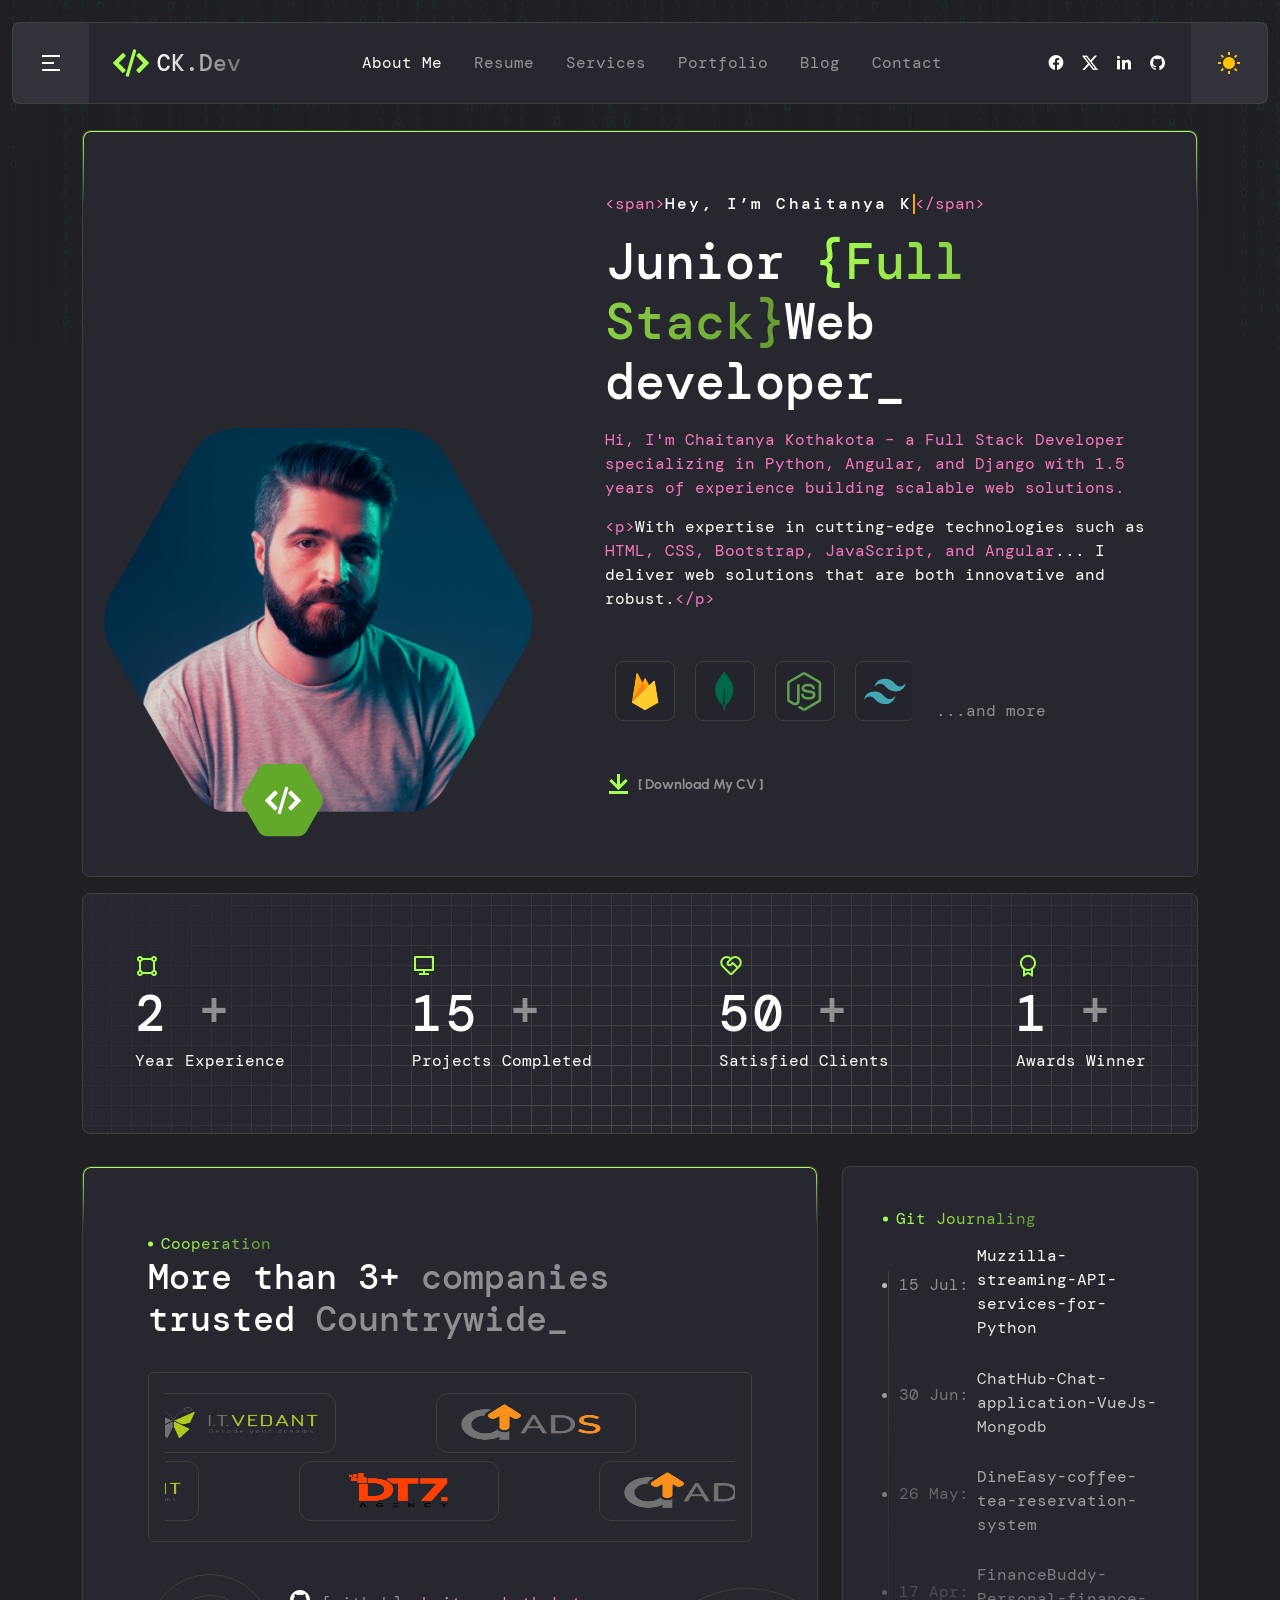
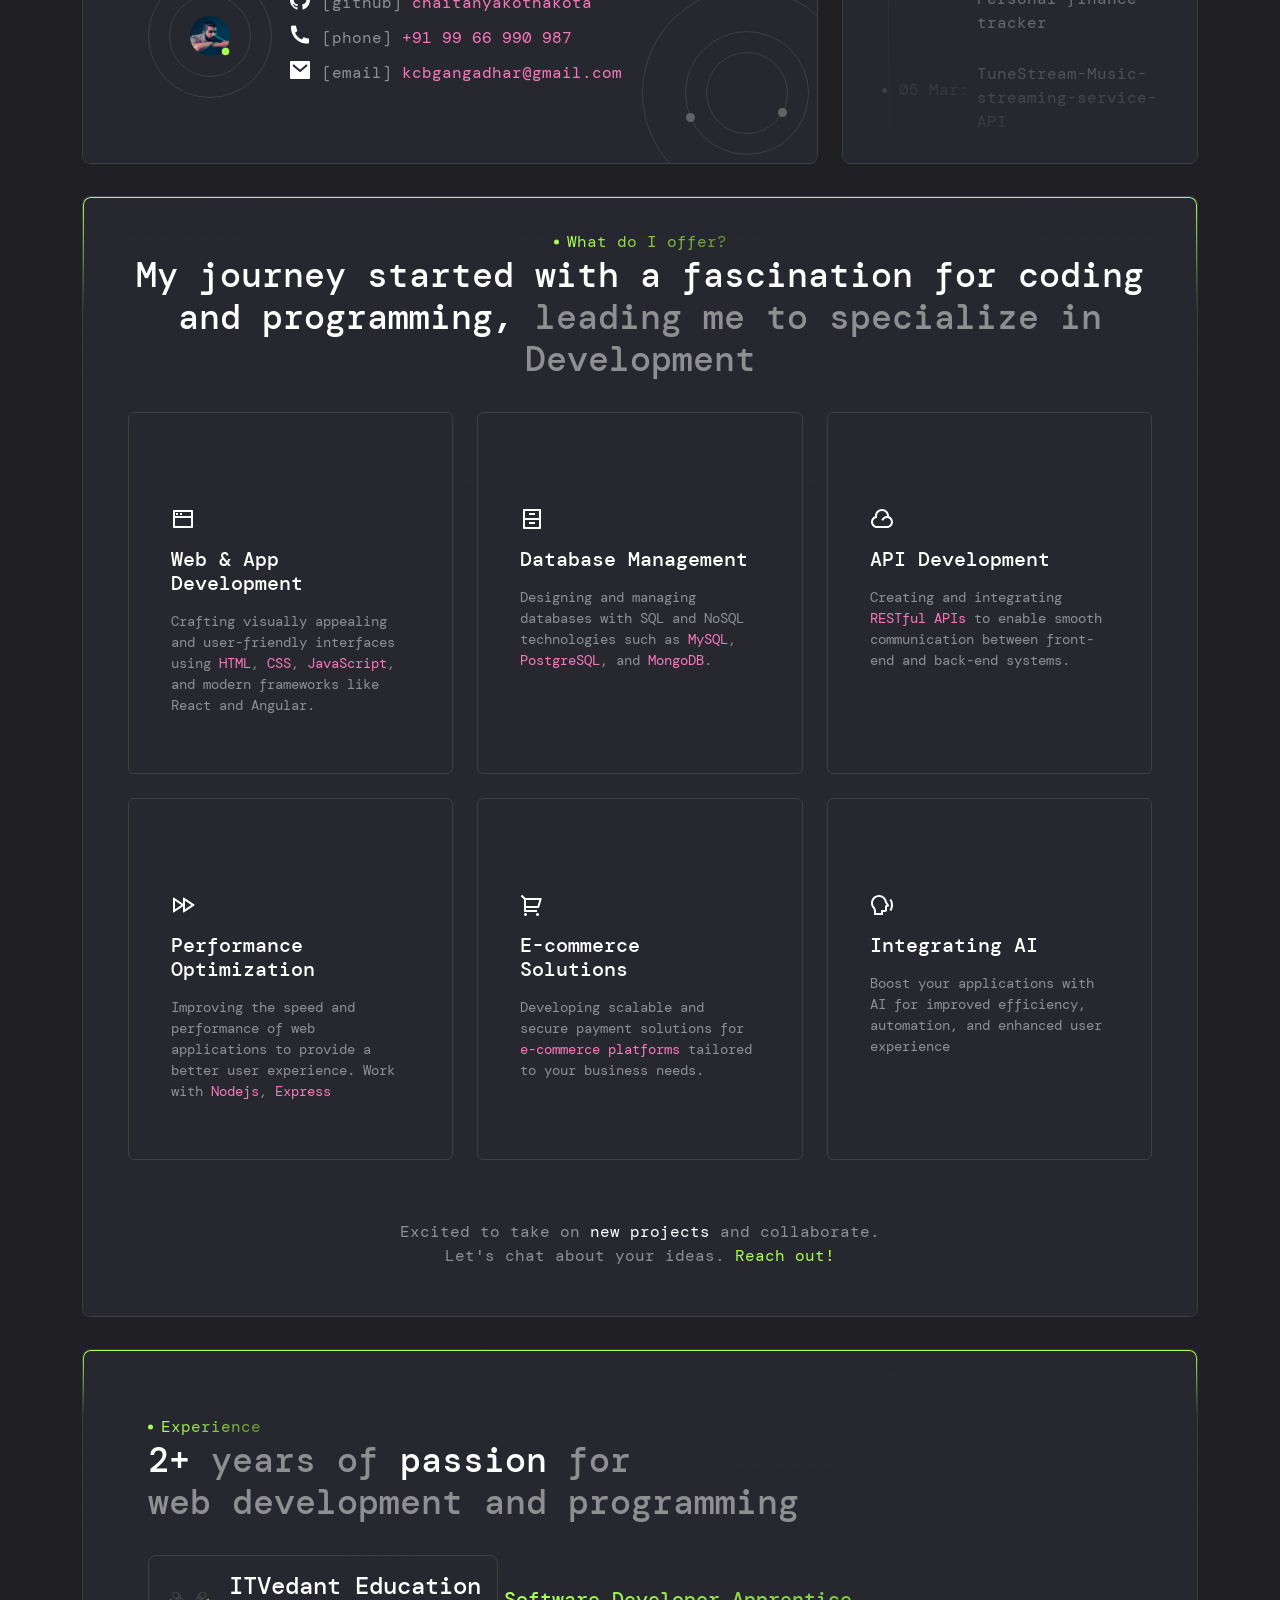
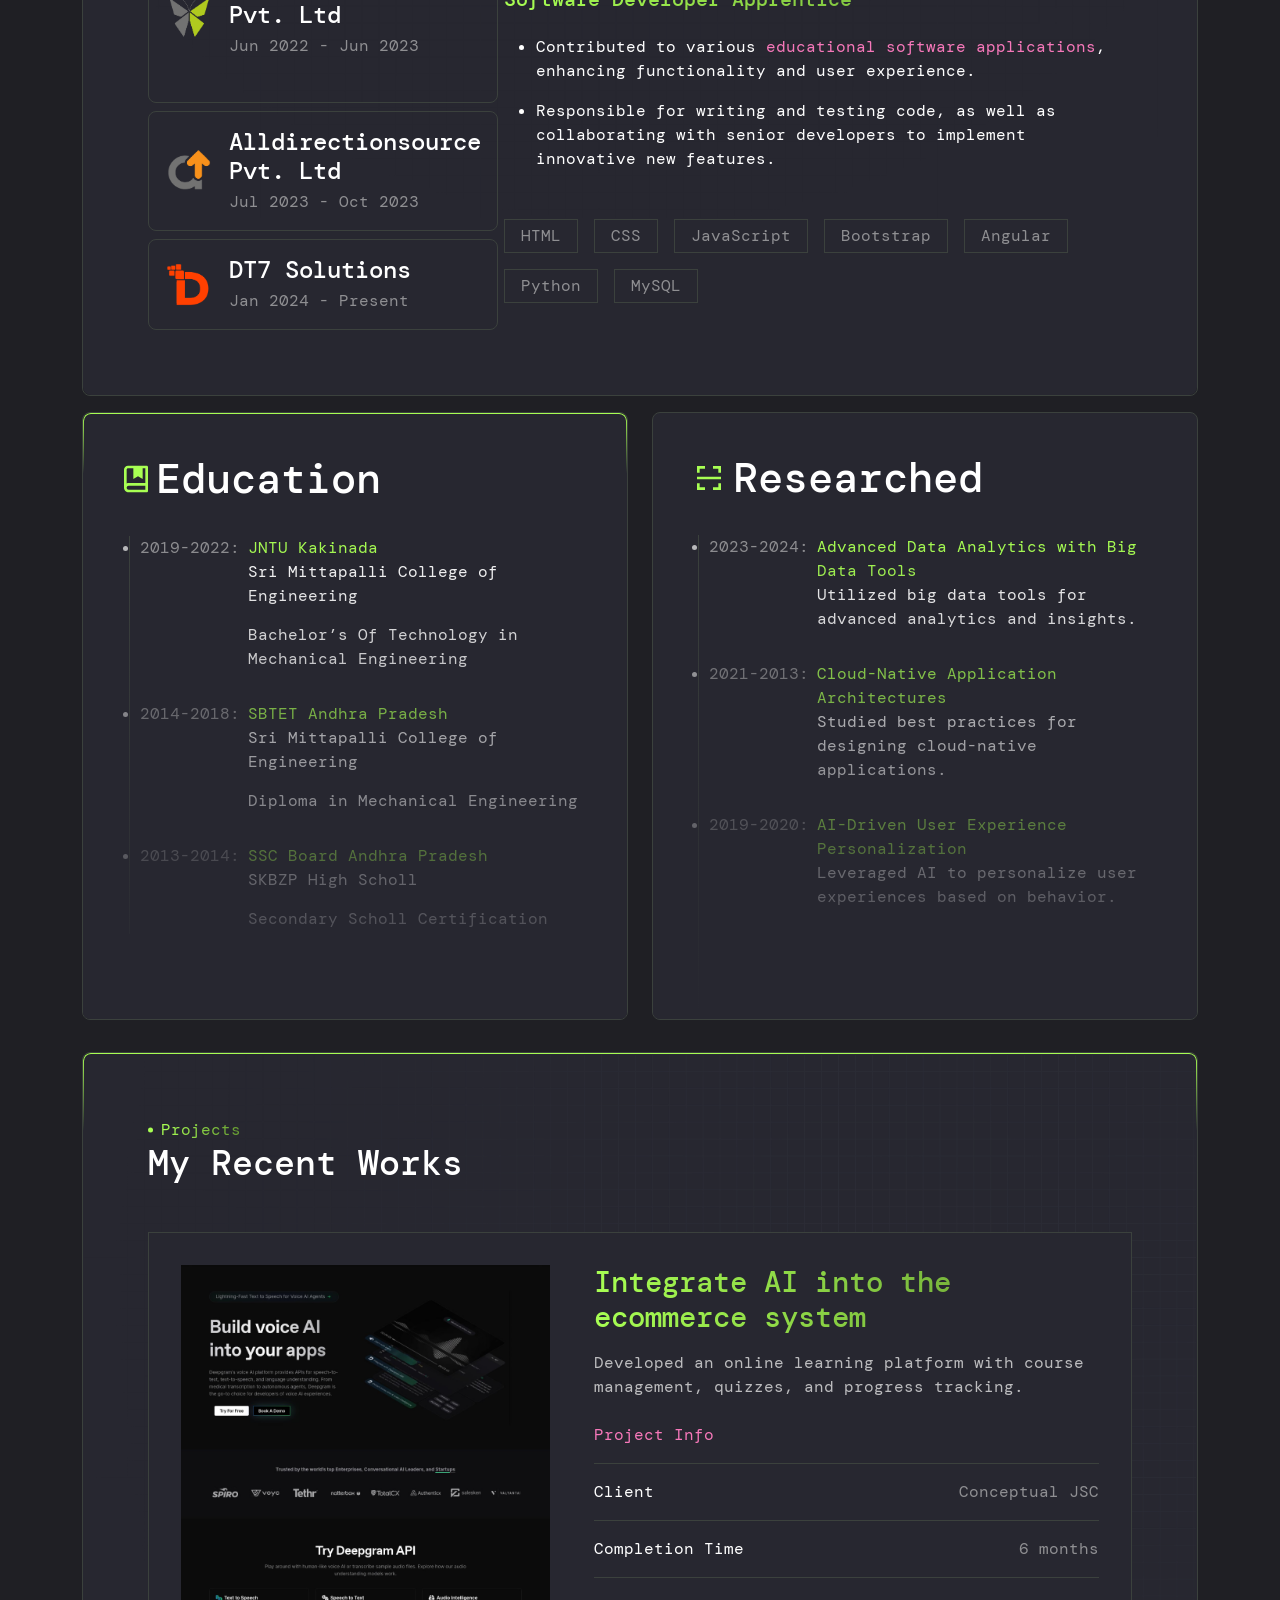
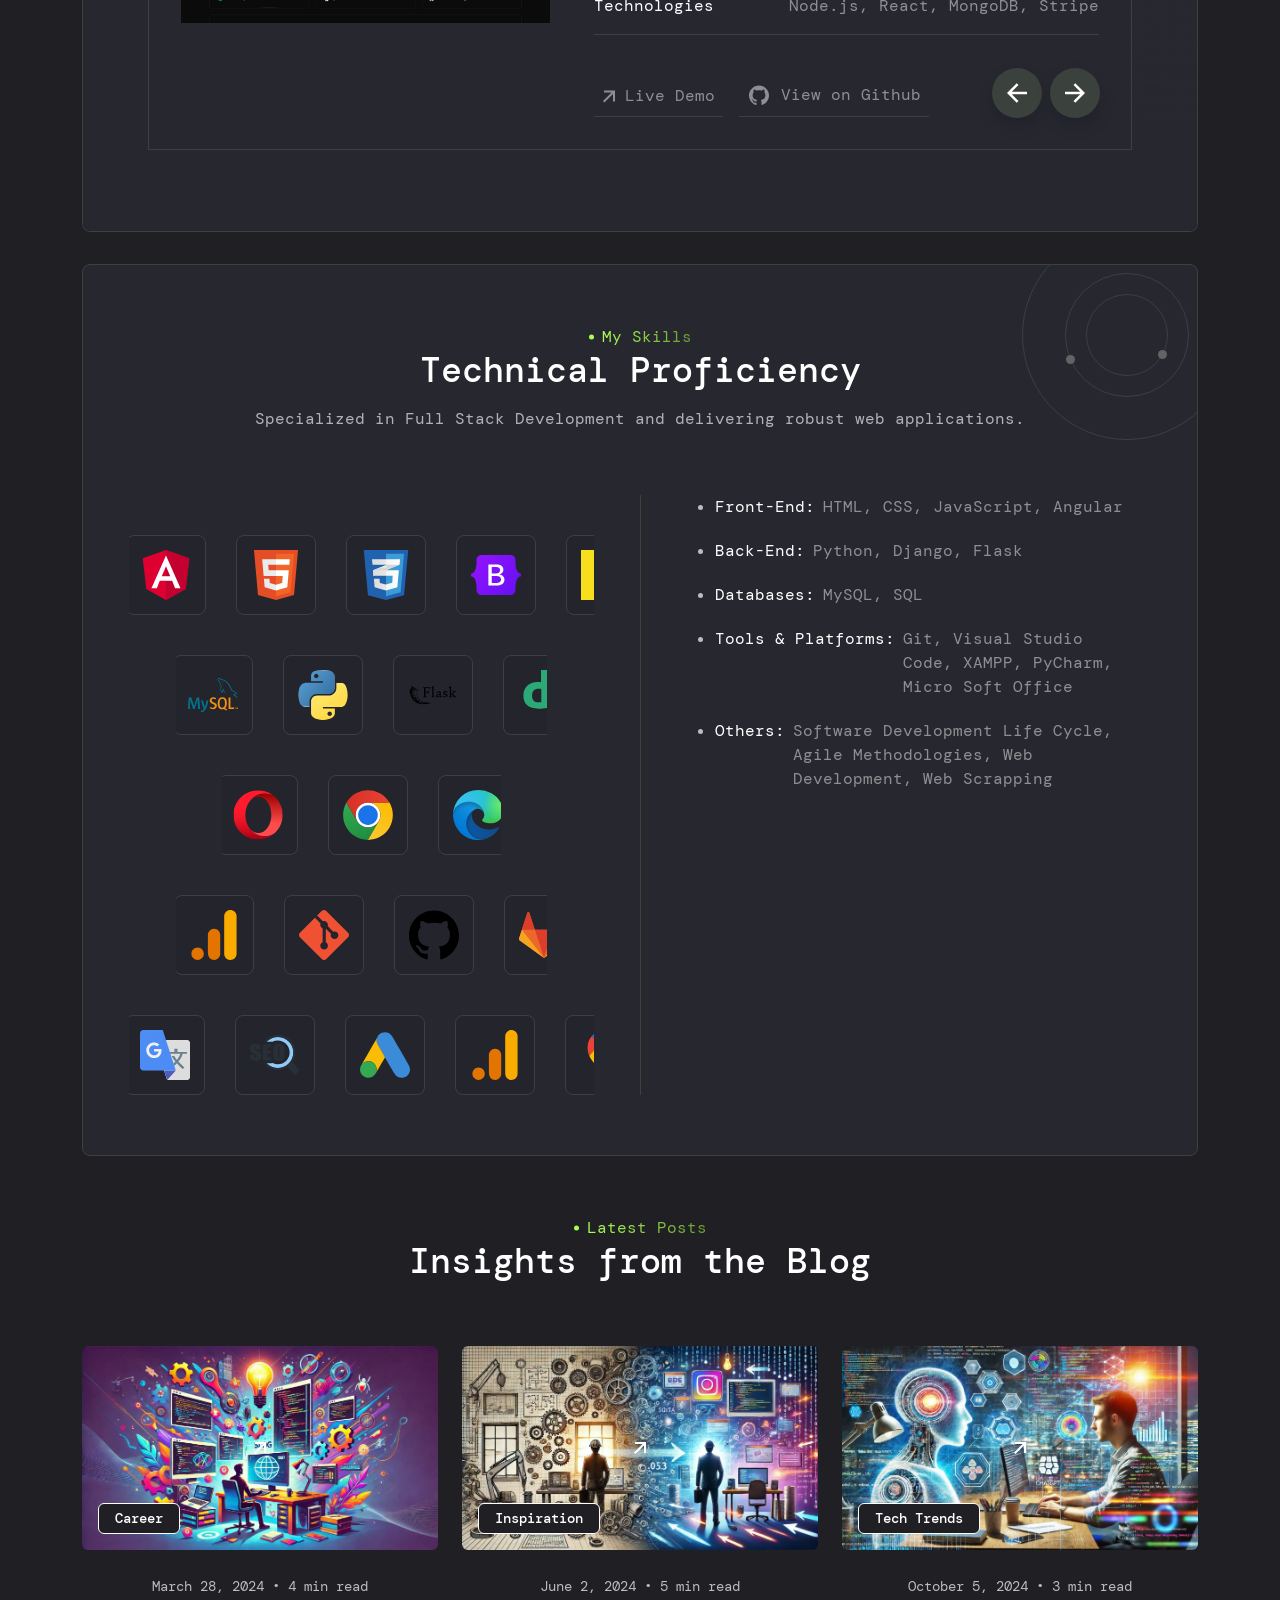
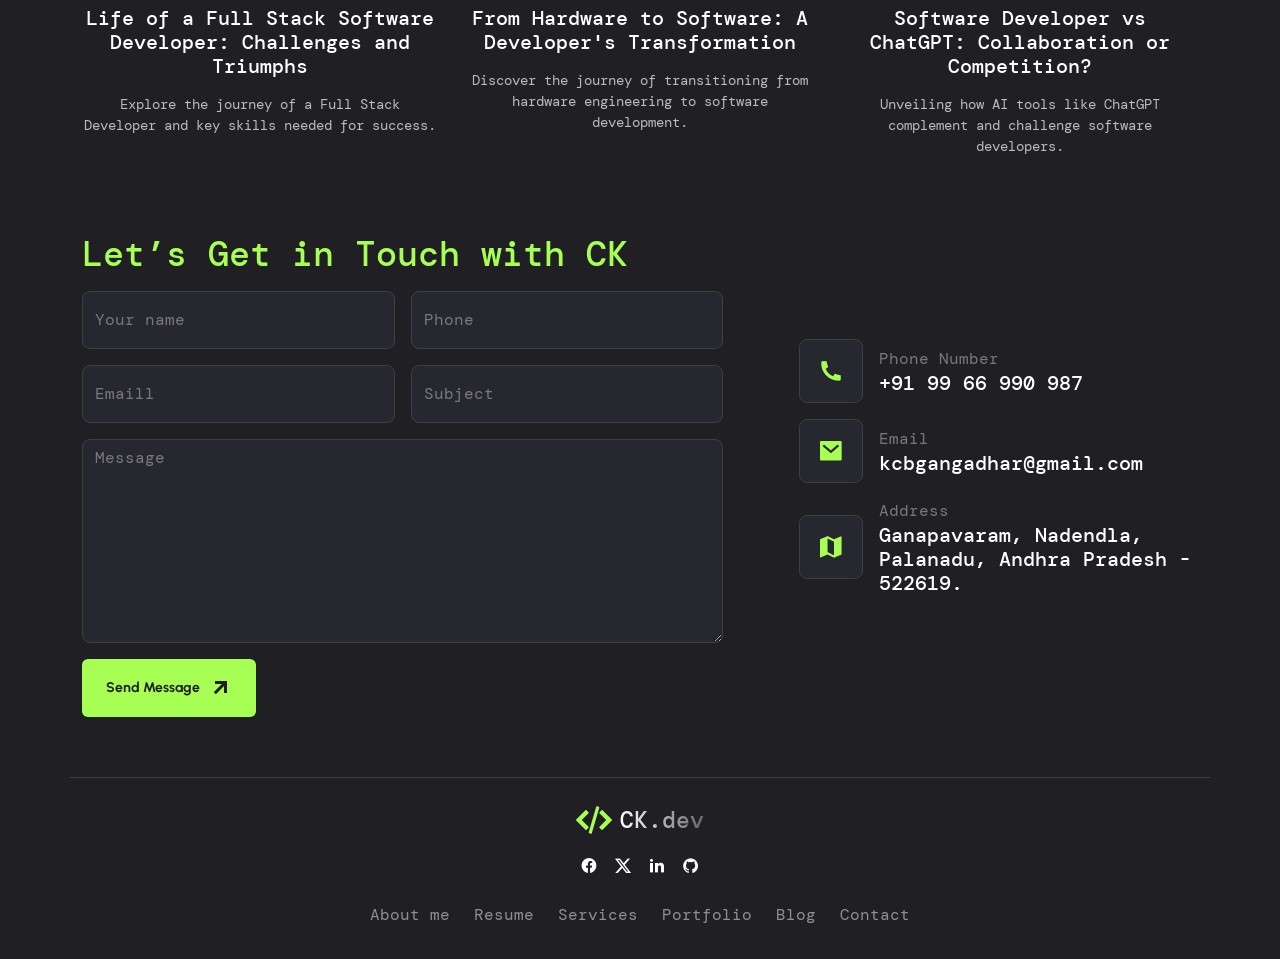
==== commit 65734055: "update the coperation slider images" ====
--- a/index.html
+++ b/index.html
@@ -349,147 +349,27 @@
                                     <div class="my-5 border border-1 rounded-2 p-3">
                                         <!-- Carausel Scroll -->
                                         <div class="carouselTicker carouselTicker-left position-relative z-1">
-                                            <ul class="carouselTicker__list m-0">
+                                            <ul class="carouselTicker__list m-1 cooperation-icon">
                                                 <li class="carouselTicker__item">
-                                                    <svg xmlns="http://www.w3.org/2000/svg" width="70" height="29" viewBox="0 0 70 29" fill="none">
-                                                        <path d="M4.87461 11.1705C4.87461 10.4284 5.49116 10.1429 6.51233 10.1429C7.97664 10.1429 9.82629 10.5806 11.2906 11.3608V6.88882C9.69142 6.26083 8.11151 6.01344 6.51233 6.01344C2.60108 6.01344 0 8.03061 0 11.3989C0 16.6512 7.32155 15.8138 7.32155 18.0784C7.32155 18.9538 6.55086 19.2392 5.4719 19.2392C3.87272 19.2392 1.83039 18.5922 0.21194 17.7168V22.2459C2.00379 23.0071 3.81491 23.3306 5.4719 23.3306C9.47948 23.3306 12.2347 21.3706 12.2347 17.9642C12.2154 12.2933 4.87461 13.3019 4.87461 11.1705ZM17.8993 2.20747L13.1981 3.19702L13.1788 18.44C13.1788 21.2564 15.3175 23.3306 18.169 23.3306C19.7489 23.3306 20.905 23.0452 21.5408 22.7027V18.8396C20.9242 19.087 17.88 19.9624 17.88 17.1459V10.3903H21.5408V6.33695H17.88L17.8993 2.20747ZM27.5329 7.74516L27.2246 6.33695H23.0629V22.9881H27.8797V11.7034C29.0165 10.2381 30.9432 10.5045 31.5405 10.7138V6.33695C30.9239 6.10859 28.6697 5.68994 27.5329 7.74516ZM32.7158 6.33695H37.5518V22.9881H32.7158V6.33695ZM32.7158 4.89068L37.5518 3.86307V0L32.7158 1.00858V4.89068ZM47.6094 6.01344C45.7212 6.01344 44.5073 6.88882 43.833 7.49778L43.5825 6.31792H39.3437V28.5068L44.1605 27.4982L44.1798 22.1127C44.8734 22.6075 45.8946 23.3116 47.5901 23.3116C51.0389 23.3116 54.1795 20.5713 54.1795 14.5388C54.1602 9.02017 50.9811 6.01344 47.6094 6.01344ZM46.4533 19.125C45.3166 19.125 44.6422 18.7254 44.1798 18.2306L44.1605 11.1705C44.6615 10.6187 45.3551 10.2381 46.4533 10.2381C48.2066 10.2381 49.4205 12.1791 49.4205 14.672C49.4205 17.222 48.2259 19.125 46.4533 19.125ZM69.3621 14.7291C69.3621 9.85748 66.9729 6.01344 62.4066 6.01344C57.821 6.01344 55.0465 9.85748 55.0465 14.6911C55.0465 20.4191 58.3219 23.3116 63.0231 23.3116C65.3159 23.3116 67.05 22.7978 68.3602 22.0747V18.2687C67.05 18.9157 65.5472 19.3153 63.6397 19.3153C61.7708 19.3153 60.1138 18.6683 59.9019 16.4228H69.3235C69.3235 16.1754 69.3621 15.1859 69.3621 14.7291ZM59.8441 12.9213C59.8441 10.7709 61.1735 9.87651 62.3873 9.87651C63.5626 9.87651 64.815 10.7709 64.815 12.9213H59.8441Z" fill="#607B96" />
-                                                    </svg>
+                                                    <img src="assets/imgs/coporation/itvedant-education-pvt-ltd-ck-portfolio-work-experience.png" alt="Work-icon" />
+                                                <li class="carouselTicker__item">
+                                                    <img src="assets/imgs/coporation/alldirectionsource-pvt-ltd-ck-portfolio-work-experience.png" alt="Work-icon" />
                                                 </li>
                                                 <li class="carouselTicker__item">
-                                                    <svg xmlns="http://www.w3.org/2000/svg" width="82" height="27" viewBox="0 0 82 27" fill="none">
-                                                        <path d="M20.1603 9.55189H10.5918V12.3912H17.3779C17.0428 16.373 13.73 18.0708 10.6032 18.0708C6.60306 18.0708 3.1121 14.9233 3.1121 10.5115C3.1121 6.21388 6.43984 2.90391 10.6122 2.90391C13.8313 2.90391 15.7279 4.95618 15.7279 4.95618L17.7161 2.89756C17.7161 2.89756 15.1644 0.0566406 10.5106 0.0566406C4.58445 0.0566406 0 5.05836 0 10.4608C0 15.7549 4.31229 20.9166 10.6617 20.9166C16.2457 20.9166 20.3334 17.0911 20.3334 11.4345C20.3334 10.2409 20.16 9.55123 20.16 9.55123L20.1603 9.55189Z" fill="#607B96" />
-                                                        <path d="M27.9974 7.49609C24.0711 7.49609 21.2573 10.5658 21.2573 14.1457C21.2573 17.7785 23.9867 20.905 28.0434 20.905C31.7158 20.905 34.7248 18.098 34.7248 14.2236C34.7248 9.78311 31.2248 7.49609 27.9974 7.49609ZM28.0364 10.1297C29.9671 10.1297 31.7967 11.6906 31.7967 14.206C31.7967 16.6681 29.9749 18.2734 28.0275 18.2734C25.8878 18.2734 24.1998 16.5598 24.1998 14.1865C24.1998 11.864 25.867 10.1297 28.0364 10.1297Z" fill="#607B96" />
-                                                        <path d="M42.6563 7.49609C38.7303 7.49609 35.9165 10.5658 35.9165 14.1457C35.9165 17.7785 38.6456 20.905 42.7026 20.905C46.3751 20.905 49.3837 18.098 49.3837 14.2236C49.3837 9.78311 45.8841 7.49609 42.6563 7.49609ZM42.6956 10.1297C44.6261 10.1297 46.4559 11.6906 46.4559 14.206C46.4559 16.6681 44.6341 18.2734 42.6866 18.2734C40.547 18.2734 38.859 16.5598 38.859 14.1865C38.859 11.864 40.5259 10.1297 42.6956 10.1297Z" fill="#607B96" />
-                                                        <path d="M57.0335 7.50293C53.4298 7.50293 50.5972 10.6594 50.5972 14.2023C50.5972 18.2377 53.8811 20.9138 56.9715 20.9138C58.8821 20.9138 59.8983 20.1554 60.6484 19.2845V20.6068C60.6484 22.9196 59.2441 24.3048 57.1242 24.3048C55.0762 24.3048 54.0492 22.7823 53.692 21.9181L51.1153 22.9953C52.0296 24.9281 53.8696 26.9439 57.1453 26.9439C60.7286 26.9439 63.4593 24.6869 63.4593 19.9535V7.90608H60.6484V9.04174C59.784 8.11048 58.602 7.50319 57.0335 7.50319V7.50293ZM57.2945 10.1311C59.0613 10.1311 60.8755 11.6399 60.8755 14.2164C60.8755 16.8353 59.0652 18.2786 57.2552 18.2786C55.334 18.2786 53.5463 16.7183 53.5463 14.2413C53.5463 11.6674 55.403 10.1311 57.2945 10.1311Z" fill="#607B96" />
-                                                        <path d="M75.9577 7.48633C72.5584 7.48633 69.7041 10.1912 69.7041 14.1818C69.7041 18.4051 72.8855 20.9097 76.2845 20.9097C79.1209 20.9097 80.8619 19.3578 81.9008 17.9671L79.5832 16.4251C78.982 17.3586 77.9763 18.2706 76.2985 18.2706C74.4138 18.2706 73.5471 17.2384 73.0101 16.2389L81.9998 12.5086L81.5331 11.4154C80.6649 9.27464 78.6389 7.48699 75.958 7.48699L75.9577 7.48633ZM76.0749 10.065C77.2997 10.065 78.1814 10.7161 78.5558 11.4972L72.5523 14.0065C72.2936 12.0636 74.1339 10.065 76.0749 10.065Z" fill="#607B96" />
-                                                        <path d="M65.4185 20.5117H68.3715V0.75H65.4185V20.5117Z" fill="#607B96" />
-                                                    </svg>
+                                                    <img src="assets/imgs/coporation/dt7-solutions-ck-portfolio-work-experience.png" alt="Work-icon" />
+                                                </li>
+                                            </ul>
+                                        </div>
+                                        <div class="carouselTicker carouselTicker-right position-relative z-1">
+                                            <ul class="carouselTicker__list m-1 cooperation-icon">
+                                                <li class="carouselTicker__item">
+                                                    <img src="assets/imgs/coporation/dt7-solutions-ck-portfolio-work-experience.png" alt="Work-icon" />
                                                 </li>
                                                 <li class="carouselTicker__item">
-                                                    <svg xmlns="http://www.w3.org/2000/svg" width="106" height="17"
-                                                        viewBox="0 0 106 17" fill="none">
-                                                        <path fill-rule="evenodd" clip-rule="evenodd"
-                                                            d="M58.1252 7.94734C58.1252 7.94734 57.0947 7.30966 56.4563 7.06293C56.4563 7.06293 54.4825 6.14806 54.0908 5.71279C54.0908 5.71279 53.3221 4.98768 53.7718 4.14627C53.7718 4.14627 53.9605 3.59524 54.7735 3.59524C54.7735 3.59524 55.8319 3.65343 55.8319 4.52331V5.75047H59.6249L59.6177 3.94323C59.6177 3.94323 59.9094 0.982882 55.1499 0.853224C55.1499 0.853224 51.4071 0.607128 50.3335 2.62344C50.3335 2.62344 49.912 3.07263 49.912 4.63906V5.77096C49.912 5.77096 49.8691 7.07753 50.5364 7.91823C50.5364 7.91823 50.9136 8.46934 51.8424 9.07857C51.8424 9.07857 53.7282 10.0947 54.8594 10.6755C54.8594 10.6755 56.0026 11.3278 55.8517 12.365C55.8517 12.365 55.7591 13.4307 54.6558 13.3871C54.6558 13.3871 53.6469 13.3414 53.6469 12.2969V11.0704H49.6052V12.8526C49.6052 12.8526 49.4914 16.2601 54.6861 16.2601C54.6861 16.2601 59.6475 16.3613 59.8796 12.7626V11.3125C59.8796 11.3125 60.0544 9.10765 58.1252 7.94734Z"
-                                                            fill="#607B96" />
-                                                        <path fill-rule="evenodd" clip-rule="evenodd"
-                                                            d="M38.707 1.27637L37.437 9.23578H37.1401L35.9266 1.34766H29.5905L29.2734 15.7609H33.0248L33.0697 4.90097H33.3646L35.3532 15.7586H39.2998L41.264 4.90508H41.5252L41.6157 15.7609H45.3867L44.9812 1.27637H38.707Z"
-                                                            fill="#607B96" />
-                                                        <path fill-rule="evenodd" clip-rule="evenodd"
-                                                            d="M16.3758 1.33594L13.8799 15.7443H17.9182L19.3965 4.57253H19.7288L21.2067 15.7443H25.2446L22.7492 1.33594H16.3758Z"
-                                                            fill="#607B96" />
-                                                        <path fill-rule="evenodd" clip-rule="evenodd"
-                                                            d="M101.117 7.7482V9.87433H102.152V12.156C102.152 13.2706 101.199 13.2911 101.199 13.2911C100.04 13.2911 100.084 12.2314 100.084 12.2314V4.33936C100.084 3.52635 101.112 3.48274 101.112 3.48274C102.1 3.48274 102.107 4.45248 102.107 4.45248V5.65252H105.909C106.033 3.31072 105.566 2.74378 105.566 2.74378C104.623 0.625534 101.055 0.74136 101.055 0.74136C95.5718 0.74136 96.1797 4.94863 96.1797 4.94863V12.5793C96.2975 16.5253 101.7 16.1251 101.792 16.1198C104.196 15.8538 104.922 15.0904 104.922 15.0904C105.59 14.5943 105.762 13.9076 105.762 13.9076C105.952 13.5074 106 12.2314 106 12.2314V7.7482H101.117Z"
-                                                            fill="#607B96" />
-                                                        <path fill-rule="evenodd" clip-rule="evenodd"
-                                                            d="M88.513 10.093H88.3478L84.4879 1.27923H79.8726V15.7628H83.6293L83.4041 6.94997H83.5716L87.5693 15.7628H92.0468V1.27832H88.2422L88.513 10.093Z"
-                                                            fill="#607B96" />
-                                                        <path fill-rule="evenodd" clip-rule="evenodd"
-                                                            d="M70.6993 12.1537C70.6993 12.1537 70.7542 13.3424 69.6522 13.3424C69.6522 13.3424 68.4925 13.4046 68.4925 12.1834L68.4813 1.28809H64.3594V12.0968C64.3594 12.0968 63.9366 16.1876 69.7097 16.1876C69.7097 16.1876 74.7265 16.2472 74.7265 12.284V1.28878H70.6993V12.1537Z"
-                                                            fill="#607B96" />
-                                                        <path fill-rule="evenodd" clip-rule="evenodd"
-                                                            d="M8.51902 7.94724C8.51902 7.94724 7.48907 7.30956 6.85066 7.06284C6.85066 7.06284 4.87739 6.14931 4.48648 5.71269C4.48648 5.71269 3.71711 4.98701 4.16769 4.14685C4.16769 4.14685 4.35544 3.59577 5.1678 3.59577C5.1678 3.59577 6.22688 3.65337 6.22688 4.52321V5.75037H10.0213L10.0134 3.94246C10.0134 3.94246 10.3038 0.982766 5.54555 0.853129C5.54555 0.853129 5.18697 0.829951 4.66115 0.856468C4.66115 0.856468 1.77889 1.01124 0.748227 2.59226C0.742932 2.6035 0.734396 2.61275 0.728469 2.62334C0.728469 2.62334 0.307645 3.07185 0.307645 4.63896V5.77082C0.307645 5.77082 0.264057 7.07673 0.932182 7.91818C0.932182 7.91818 1.30859 8.46921 2.23804 9.07847C2.23804 9.07847 4.12264 10.0939 5.25447 10.6747C5.25447 10.6747 6.39811 11.327 6.24743 12.3649C6.24743 12.3649 6.15409 13.4307 5.05138 13.387C5.05138 13.387 4.04262 13.3413 4.04262 12.2968V11.0697H0.000197613V12.8525C0.000197613 12.8525 -0.113021 16.26 5.08051 16.26C5.08051 16.26 10.0418 16.3611 10.2746 12.7625V11.3131C10.2746 11.3131 10.4486 9.10756 8.51902 7.94724Z"
-                                                            fill="#607B96" />
-                                                    </svg>
+                                                    <img src="assets/imgs/coporation/alldirectionsource-pvt-ltd-ck-portfolio-work-experience.png" alt="Work-icon" />
                                                 </li>
                                                 <li class="carouselTicker__item">
-                                                    <svg xmlns="http://www.w3.org/2000/svg" width="113" height="27"
-                                                        viewBox="0 0 113 27" fill="none">
-                                                        <path
-                                                            d="M29.4665 18.7916C29.4665 19.1072 29.3404 19.4107 29.1175 19.6338L23.7611 24.9696C23.6944 25.0367 23.6091 25.0824 23.5163 25.101C23.4234 25.1197 23.327 25.1103 23.2395 25.0742C23.1519 25.0381 23.0772 24.9769 23.0247 24.8983C22.9722 24.8197 22.9444 24.7273 22.9448 24.6329V12.6859L29.3939 6.29883H29.4686L29.4665 18.7916Z"
-                                                            fill="#607B96" />
-                                                        <path
-                                                            d="M25.1895 2.03292C25.0999 1.94368 24.9783 1.89355 24.8516 1.89355C24.7248 1.89355 24.6032 1.94368 24.5136 2.03292L16.5491 9.96576H16.4381V18.9187L16.5491 19.1539L29.4634 6.2893L25.1895 2.03292ZM3.63379 18.7921C3.63379 19.1097 3.75991 19.4112 3.98389 19.6343L9.33928 24.9701C9.40591 25.0375 9.49122 25.0836 9.58428 25.1024C9.67734 25.1213 9.77393 25.112 9.86169 25.0759C9.94944 25.0397 10.0244 24.9783 10.0769 24.8995C10.1294 24.8207 10.1571 24.728 10.1565 24.6334V12.6864L3.70946 6.30035H3.6348L3.63379 18.7921Z"
-                                                            fill="#607B96" />
-                                                        <path
-                                                            d="M8.58561 2.03292C8.49594 1.94368 8.37437 1.89355 8.24762 1.89355C8.12087 1.89355 7.9993 1.94368 7.90963 2.03292L3.63379 6.2903L16.5481 19.1549V9.96677L8.58662 2.03292H8.58561ZM37.4803 18.7921V6.87423H40.6685V8.47427C41.4051 7.26017 42.4745 6.65212 43.9243 6.65212C45.3742 6.65212 46.4668 7.27525 47.2467 8.56171C48.4958 7.25213 49.4543 6.65212 50.9475 6.65212C53.6454 6.65212 55.1628 8.1617 55.1628 10.9397V18.8021H51.7294V12.3387C51.7294 10.6723 51.3733 9.91752 50.0576 9.91752C48.7188 9.91752 47.9964 10.7386 47.9964 12.3387V18.8021H44.5297V12.3387C44.5297 10.6723 44.1736 9.91752 42.8569 9.91752C41.5191 9.91752 40.7967 10.7386 40.7967 12.3387V18.8021L37.4803 18.7921ZM59.4023 8.41899C60.0564 7.75919 60.8489 7.25155 61.7229 6.93241C62.5969 6.61326 63.531 6.4905 64.4582 6.57289C65.3854 6.65529 66.2829 6.94081 67.0864 7.40903C67.8899 7.87726 68.5796 8.5166 69.1062 9.28132C69.8114 10.3032 70.1982 11.5098 70.218 12.7497C70.218 14.5488 69.6147 16.0363 68.412 17.2373C67.8215 17.8408 67.1133 18.3176 66.331 18.6386C65.5486 18.9595 64.7087 19.1178 63.8628 19.1037C62.0336 19.1037 60.5636 18.4805 59.3357 17.1941C58.1905 16.0156 57.5576 14.4351 57.5741 12.795C57.571 11.9811 57.7311 11.1747 58.045 10.4233C58.359 9.6718 58.8204 8.99038 59.4023 8.41899ZM63.884 15.7709C65.4448 15.7709 66.716 14.4603 66.716 12.8382C66.716 11.1939 65.4448 9.88536 63.884 9.88536C62.3232 9.88536 61.0519 11.1949 61.0519 12.8382C61.0519 14.4603 62.3454 15.7709 63.884 15.7709ZM72.6273 18.7921V6.87423H75.972L75.9266 8.47427C76.6631 7.27424 77.7769 6.65212 79.3599 6.65212C81.8359 6.65212 83.4411 8.20693 83.4411 10.9397V18.8021H79.9189V12.3387C79.9189 10.6723 79.5627 9.91752 78.2017 9.91752C76.8195 9.91752 76.0839 10.7386 76.0839 12.3387V18.8021L72.6273 18.7921ZM98.5366 8.41899C99.1907 7.75884 99.9831 7.2509 100.857 6.93154C101.731 6.61219 102.666 6.48931 103.593 6.57172C104.521 6.65412 105.418 6.93977 106.222 7.40821C107.025 7.87664 107.715 8.51628 108.242 9.28132C108.947 10.3033 109.333 11.5099 109.352 12.7497C109.352 14.5488 108.75 16.0363 107.545 17.2373C106.955 17.8407 106.247 18.3175 105.465 18.6385C104.683 18.9594 103.843 19.1177 102.997 19.1037C101.169 19.1037 99.6969 18.4805 98.47 17.1941C97.3251 16.0155 96.6925 14.435 96.7095 12.795C96.7062 11.9811 96.8661 11.1748 97.1799 10.4234C97.4937 9.67192 97.9549 8.99047 98.5366 8.41899ZM103.019 15.7709C104.58 15.7709 105.851 14.4603 105.851 12.8382C105.851 11.1939 104.58 9.88536 103.019 9.88536C101.458 9.88536 100.187 11.1949 100.187 12.8382C100.187 14.4603 101.48 15.7709 103.019 15.7709ZM86.0996 18.7921V16.3036L91.0272 9.95169H86.0986V6.87423H94.9953V9.6954L90.6488 15.7156H95.0851V18.8021L86.0986 18.7921H86.0996Z"
-                                                            fill="#607B96" />
-                                                    </svg>
-                                                </li>
-                                                <li class="list-inline-item">
-                                                    <svg xmlns="http://www.w3.org/2000/svg" width="57" height="19"
-                                                        viewBox="0 0 57 19" fill="none">
-                                                        <path
-                                                            d="M24.3191 18.297H19.7417L22.6027 0.713867H27.1805L24.3191 18.297Z"
-                                                            fill="#607B96" />
-                                                        <path
-                                                            d="M15.8906 0.713867L11.5261 12.807L11.0101 10.2027L11.0106 10.2037L9.46985 2.29746C9.46985 2.29746 9.28407 0.713867 7.29839 0.713867H0.0841857L0 1.01112C0 1.01112 2.20673 1.47016 4.78783 3.02177L8.76484 18.2966H13.5343L20.8172 0.713867H15.8906Z"
-                                                            fill="#607B96" />
-                                                        <path
-                                                            d="M51.896 18.2966H56.0992L52.4345 0.713867H48.7543C47.0545 0.713867 46.6406 2.0242 46.6406 2.0242L39.8145 18.2966H44.5854L45.5401 15.6854H51.3593L51.896 18.2966ZM46.8589 12.077L49.2646 5.49711L50.6177 12.077H46.8589Z"
-                                                            fill="#607B96" />
-                                                        <path
-                                                            d="M40.1722 4.94231L40.8249 1.16605C40.8249 1.16605 38.8092 0.399414 36.7078 0.399414C34.4362 0.399414 29.0421 1.39274 29.0421 6.2202C29.0421 10.7631 35.373 10.8195 35.373 13.2046C35.373 15.5896 29.6944 15.1635 27.8207 13.6589L27.1396 17.6064C27.1396 17.6064 29.1832 18.5997 32.307 18.5997C35.4304 18.5997 40.1435 16.9813 40.1435 12.58C40.1435 8.00839 33.7551 7.58274 33.7551 5.5956C33.7551 3.60752 38.2133 3.86291 40.1722 4.94231Z"
-                                                            fill="#607B96" />
-                                                        <path
-                                                            d="M11.0106 10.2037L9.46985 2.29746C9.46985 2.29746 9.28407 0.713867 7.29839 0.713867H0.0841857L0 1.01112C0 1.01112 3.46765 1.73025 6.79421 4.42241C9.97356 6.99605 11.0106 10.2037 11.0106 10.2037Z"
-                                                            fill="#607B96" />
-                                                    </svg>
-                                                </li>
-                                            </ul>
-                                        </div>
-                                        <div class="carouselTicker carouselTicker-right position-relative z-1">
-                                            <ul class="carouselTicker__list m-0">
-                                                <li class="carouselTicker__item">
-                                                    <svg xmlns="http://www.w3.org/2000/svg" width="94" height="28"
-                                                        viewBox="0 0 94 28" fill="none">
-                                                        <path
-                                                            d="M12.4321 0C5.56619 0 0 5.56601 0 12.432C0 19.2986 5.56619 24.8644 12.4321 24.8644C19.2983 24.8644 24.8642 19.2986 24.8642 12.432C24.8642 5.56651 19.2986 0.000625788 12.432 0.000625788L12.4321 0ZM18.1334 17.9305C17.9101 18.2967 17.433 18.4115 17.0679 18.1883C14.1485 16.404 10.474 16.001 6.14649 16.9895C5.72948 17.0852 5.31381 16.8237 5.21881 16.4069C5.12334 15.9899 5.38358 15.5742 5.80163 15.4791C10.5374 14.3965 14.5995 14.8625 17.8764 16.8649C18.2416 17.089 18.3574 17.5655 18.1332 17.9307L18.1334 17.9305ZM19.655 14.5459C19.3739 15.0021 18.7774 15.1451 18.3218 14.8651C14.9808 12.8113 9.88623 12.2164 5.93361 13.4162C5.42099 13.571 4.87958 13.2822 4.724 12.7705C4.56961 12.2578 4.85865 11.7175 5.37037 11.5616C9.88535 10.1917 15.4981 10.8552 19.3357 13.2135C19.7915 13.4939 19.9355 14.0908 19.6549 14.546L19.655 14.5459H19.655ZM19.7857 11.0209C15.7783 8.64107 9.16815 8.4221 5.3426 9.58325C4.7283 9.76955 4.07866 9.4228 3.89249 8.80847C3.70633 8.19388 4.05282 7.54469 4.66758 7.35789C9.05904 6.02471 16.3593 6.28241 20.9724 9.02092C21.525 9.34877 21.7063 10.0625 21.3787 10.6142C21.0521 11.1667 20.3366 11.349 19.7858 11.0209H19.7857ZM33.8236 11.477C31.6771 10.9651 31.295 10.6059 31.295 9.85097C31.295 9.13776 31.9665 8.65771 32.9649 8.65771C33.9329 8.65771 34.8926 9.0223 35.8989 9.77262C35.9293 9.79527 35.9675 9.80435 36.005 9.79834C36.0426 9.79271 36.0758 9.77205 36.0978 9.74114L37.1459 8.26359C37.189 8.2027 37.1772 8.11885 37.1192 8.07248C35.9216 7.11152 34.573 6.6443 32.9967 6.6443C30.6791 6.6443 29.0601 8.03512 29.0601 10.0253C29.0601 12.1593 30.4567 12.9149 32.87 13.4982C34.924 13.9713 35.2707 14.3677 35.2707 15.0764C35.2707 15.8614 34.5696 16.3496 33.4415 16.3496C32.1886 16.3496 31.1666 15.9276 30.0233 14.9374C29.995 14.913 29.9561 14.9019 29.9202 14.904C29.8823 14.907 29.8477 14.9244 29.8237 14.9535L28.6485 16.3522C28.5992 16.4101 28.6054 16.4968 28.6625 16.547C29.9926 17.7345 31.6286 18.3616 33.394 18.3616C35.8915 18.3616 37.5053 16.9972 37.5053 14.8851C37.5098 13.1021 36.4424 12.1148 33.8281 11.4788L33.8236 11.477ZM43.1555 9.35997C42.073 9.35997 41.1851 9.78638 40.4529 10.66V9.67662C40.4529 9.5989 40.39 9.53582 40.3125 9.53582H38.3904C38.3128 9.53582 38.25 9.5989 38.25 9.67662V20.6032C38.25 20.6809 38.3128 20.7441 38.3904 20.7441H40.3125C40.39 20.7441 40.4529 20.6809 40.4529 20.6032V17.1542C41.1852 17.9761 42.0733 18.3776 43.1555 18.3776C45.167 18.3776 47.2032 16.8292 47.2032 13.8693C47.2062 10.9087 45.1693 9.35985 43.1578 9.35985L43.1555 9.35997ZM44.9682 13.8693C44.9682 15.3765 44.0397 16.4283 42.7103 16.4283C41.3961 16.4283 40.4047 15.3288 40.4047 13.8693C40.4047 12.4099 41.3961 11.3102 42.7103 11.3102C44.0182 11.3101 44.9683 12.3861 44.9683 13.8691L44.9682 13.8693ZM52.4221 9.35997C49.8317 9.35997 47.8023 11.3546 47.8023 13.9014C47.8023 16.4207 49.8178 18.3944 52.3904 18.3944C54.99 18.3944 57.0256 16.4064 57.0256 13.8693C57.0256 11.341 55.0036 9.36022 52.422 9.36022L52.4221 9.35997ZM52.4221 16.4434C51.0443 16.4434 50.0056 15.3363 50.0056 13.8686C50.0056 12.3945 51.0084 11.3249 52.3904 11.3249C53.7771 11.3249 54.8228 12.432 54.8228 13.9008C54.8228 15.3745 53.8133 16.4434 52.4223 16.4434H52.4221ZM62.5572 9.53582H60.4421V7.37328C60.4421 7.29594 60.3795 7.23261 60.3018 7.23261H58.3801C58.3023 7.23261 58.2392 7.29594 58.2392 7.37328V9.53582H57.3151C57.2377 9.53582 57.1751 9.5989 57.1751 9.67662V11.3285C57.1751 11.4059 57.2377 11.4694 57.3151 11.4694H58.2392V15.7436C58.2392 17.4708 59.0989 18.3466 60.7944 18.3466C61.4839 18.3466 62.0558 18.2042 62.5949 17.8986C62.6387 17.8741 62.6658 17.8268 62.6658 17.7766V16.2037C62.6658 16.1552 62.6406 16.1093 62.599 16.0838C62.5572 16.0575 62.5051 16.0562 62.4622 16.0774C62.0919 16.2637 61.734 16.3497 61.3339 16.3497C60.7172 16.3497 60.4421 16.0697 60.4421 15.4422V11.4702H62.5572C62.6348 11.4702 62.6973 11.4069 62.6973 11.3293V9.67756C62.7003 9.5999 62.6379 9.53657 62.5592 9.53657L62.5572 9.53582ZM69.9265 9.54427V9.27868C69.9265 8.49732 70.2261 8.14882 70.898 8.14882C71.2987 8.14882 71.6205 8.22842 71.981 8.3487C72.0254 8.36259 72.0717 8.35571 72.1077 8.32911C72.1449 8.30245 72.1658 8.2599 72.1658 8.21478V6.59524C72.1658 6.53329 72.126 6.47847 72.0664 6.46013C71.6855 6.34687 71.1983 6.23066 70.4688 6.23066C68.6936 6.23066 67.7552 7.23042 67.7552 9.12067V9.52743H66.8318C66.7543 9.52743 66.6908 9.59064 66.6908 9.66811V11.3285C66.6908 11.4059 66.7543 11.4694 66.8318 11.4694H67.7552V18.0622C67.7552 18.1398 67.8178 18.203 67.8954 18.203H69.8174C69.895 18.203 69.9583 18.1398 69.9583 18.0622V11.4698H71.7528L74.5018 18.0609C74.1897 18.7535 73.8828 18.8912 73.4639 18.8912C73.1253 18.8912 72.7687 18.7902 72.4041 18.5907C72.3698 18.5718 72.3291 18.5686 72.2922 18.5801C72.2555 18.593 72.2246 18.6203 72.209 18.656L71.5576 20.0851C71.5266 20.1528 71.5531 20.232 71.6182 20.2671C72.2982 20.6353 72.9121 20.7924 73.6709 20.7924C75.0901 20.7924 75.8745 20.1315 76.566 18.353L79.9005 9.73663C79.9173 9.6932 79.9122 9.64427 79.8857 9.60578C79.8592 9.56767 79.8166 9.54464 79.77 9.54464H77.7691C77.7091 9.54464 77.6555 9.58275 77.6359 9.63907L75.5862 15.4939L73.3411 9.63526C73.3207 9.58069 73.2681 9.54464 73.2099 9.54464H69.9261L69.9265 9.54427ZM65.654 9.53582H63.7319C63.6543 9.53582 63.591 9.5989 63.591 9.67662V18.0622C63.591 18.1398 63.6543 18.203 63.7319 18.203H65.654C65.7315 18.203 65.7948 18.1398 65.7948 18.0622V9.67731C65.7949 9.63982 65.7801 9.6039 65.7536 9.57737C65.7271 9.55103 65.6912 9.53619 65.6538 9.53632L65.654 9.53582ZM64.7038 5.71764C63.9424 5.71764 63.3245 6.33398 63.3245 7.0955C63.3245 7.85739 63.9426 8.47448 64.7038 8.47448C65.465 8.47448 66.0822 7.85739 66.0822 7.0955C66.0822 6.3341 65.4647 5.71764 64.7046 5.71764H64.7038ZM81.5417 12.2318C80.781 12.2318 80.1891 11.6209 80.1891 10.8791C80.1891 10.1373 80.7887 9.51942 81.5488 9.51942C82.3095 9.51942 82.9014 10.1301 82.9014 10.8714C82.9014 11.6132 82.3016 12.2318 81.5415 12.2318H81.5417ZM81.5491 9.65397C80.8562 9.65397 80.332 10.2047 80.332 10.8791C80.332 11.5532 80.8525 12.0966 81.5421 12.0966C82.2348 12.0966 82.7596 11.5462 82.7596 10.8714C82.7596 10.1973 82.2385 9.65397 81.5497 9.65397H81.5491H81.5491ZM81.849 11.0104L82.2315 11.5461H81.909L81.5645 11.0547H81.2684V11.5461H80.9983V10.1263H81.6315C81.9614 10.1263 82.1783 10.2952 82.1783 10.5792C82.1797 10.812 82.0447 10.9542 81.8502 11.0106H81.849V11.0104ZM81.6203 10.37H81.2682V10.819H81.6203C81.7961 10.819 81.9011 10.733 81.9011 10.5942C81.9011 10.4482 81.7957 10.37 81.6205 10.37H81.6203Z"
-                                                            fill="#607B96" />
-                                                    </svg>
-                                                </li>
-                                                <li class="carouselTicker__item">
-                                                    <svg xmlns="http://www.w3.org/2000/svg" width="116" height="26"
-                                                        viewBox="0 0 116 26" fill="none">
-                                                        <g clip-path="url(#clip0_157_2642)">
-                                                            <path
-                                                                d="M40.1343 9.01273C40.1343 8.47161 39.7149 8.02798 39.129 8.02798C38.5415 8.02798 38.1229 8.47161 38.1229 9.01273V17.002C38.1229 17.5432 38.5423 17.9868 39.129 17.9868C39.7296 17.9868 40.1343 17.5432 40.1343 17.002V9.01273ZM50.0367 8.02798C49.4509 8.02798 49.0453 8.47161 49.0453 9.01273V12.4252L49.1016 15.4762L47.8859 12.6186L46.2948 9.37348C45.8052 8.36111 45.2471 8.02798 44.4507 8.02798C43.2773 8.02798 42.7608 8.76329 42.7608 9.81711V17.002C42.7608 17.5432 43.1656 17.9868 43.7522 17.9868C44.3389 17.9868 44.7436 17.5432 44.7436 17.002L44.7297 13.6318L44.6881 10.1779L45.9871 13.3401L47.5929 16.6413C48.0964 17.6959 48.6268 18.0006 49.437 18.0006C50.4847 18.0006 51.0289 17.3628 51.0289 16.1839V9.01273C51.0289 8.47161 50.6234 8.02798 50.0367 8.02798ZM58.4452 10.0674L60.7217 10.1218C61.2529 10.1356 61.6723 9.73342 61.6723 9.15086C61.6723 8.56829 61.2529 8.16611 60.7225 8.16611L54.1296 8.1523C53.6131 8.1523 53.1798 8.55448 53.1798 9.13704C53.1798 9.71961 53.6123 10.1218 54.1296 10.108L56.42 10.0674V17.002C56.42 17.5432 56.8394 17.9868 57.426 17.9868C58.0266 17.9868 58.446 17.5432 58.446 17.002V10.0665L58.4452 10.0674ZM65.1923 17.8625H70.0946C70.6119 17.8625 71.0305 17.4741 71.0305 16.933C71.0305 16.378 70.6119 15.9905 70.0946 15.9905L65.8353 16.0035V13.6879H69.5226C70.0252 13.6879 70.43 13.3125 70.43 12.7998C70.43 12.2717 70.0252 11.8979 69.5226 11.8979L65.8345 11.9255V10.0113H70.0946C70.6119 10.0113 71.0305 9.62292 71.0305 9.0688C71.0305 8.51305 70.6119 8.13929 70.0946 8.13929L65.207 8.15311C64.3127 8.15311 63.8093 8.65198 63.8093 9.54004V16.4755C63.8093 17.3628 64.3127 17.8625 65.1923 17.8625ZM79.0155 13.9089C80.3422 13.5619 81.1247 12.5357 81.1247 11.1764C81.1247 9.66436 80.1325 8.1523 77.7581 8.1523H74.6852C73.7917 8.1523 73.2891 8.65198 73.2891 9.53923V17.002C73.2891 17.5432 73.7076 17.9868 74.3221 17.9868C74.9226 17.9868 75.3559 17.5432 75.3559 17.002L75.342 14.3939H77.0319L78.7503 17.4733C79.0293 17.9445 79.6152 18.1395 80.1611 17.8617C80.7053 17.5708 80.8587 16.9882 80.5658 16.517L79.0155 13.9089ZM75.342 9.99748H77.7719C78.596 9.99748 79.1134 10.5102 79.1134 11.2731C79.1134 12.0222 78.6238 12.5772 77.7997 12.5772H75.342V9.99748ZM87.2982 18.042C89.3373 18.042 90.6502 17.1264 91.0973 15.6427C91.3348 14.7961 90.8321 14.1859 90.0774 14.1859C89.6172 14.1859 89.3096 14.4215 89.1276 14.935C88.8486 15.7118 88.164 16.1977 87.1865 16.1977C85.6361 16.1977 84.9654 15.1577 84.9654 12.9932C84.9654 10.8709 85.65 9.85855 87.1865 9.85855C88.1501 9.85855 88.709 10.2607 89.0583 11.1902C89.2541 11.7175 89.5748 11.9532 90.0496 11.9532C90.7758 11.9532 91.307 11.3706 91.0835 10.5662C90.6363 8.92904 89.3373 8.01336 87.2428 8.01336C84.3649 8.01336 82.8986 9.76104 82.8986 12.9932C82.8986 16.2529 84.3649 18.042 87.2982 18.042ZM97.2309 18.0144C100.192 18.0144 101.659 16.2115 101.659 12.9932C101.659 9.74804 100.15 7.95811 97.2309 7.95811C94.2983 7.95811 92.8312 9.77567 92.8174 12.9932C92.8174 16.2253 94.3122 18.0144 97.2309 18.0144ZM97.2309 16.1562C95.5835 16.1562 94.8711 15.1162 94.8711 12.9932C94.8711 10.8433 95.5973 9.80329 97.217 9.80329C98.8514 9.80329 99.62 10.8433 99.6053 12.9932C99.6053 15.13 98.8791 16.1562 97.2309 16.1562ZM114.66 9.76104C114.66 8.66579 113.975 8.01417 112.914 8.01417C112.048 8.01417 111.391 8.48542 111.07 9.56686L109.995 13.0484L109.283 15.559L108.598 13.0484L107.452 9.56686C107.131 8.55448 106.573 8.01336 105.595 8.01336C104.519 8.01336 103.849 8.65198 103.849 9.76104V17.002C103.849 17.5432 104.24 17.9868 104.813 17.9868C105.386 17.9868 105.776 17.5432 105.776 17.002L105.763 13.5067L105.665 9.76104L106.768 13.5895L107.941 16.9736C108.192 17.7227 108.667 17.973 109.283 17.973C109.855 17.973 110.316 17.765 110.553 17.002L111.671 13.5895L112.858 9.73342L112.746 13.5067V17.002C112.746 17.5432 113.151 17.9868 113.71 17.9868C114.283 17.9868 114.674 17.5432 114.674 17.002L114.66 9.76104ZM23.5573 14.3045C23.5573 14.5353 23.4659 14.7571 23.3027 14.9204C23.2223 15.0011 23.1266 15.0652 23.0213 15.1089C22.9159 15.1526 22.8029 15.1751 22.6887 15.1751C22.5745 15.1751 22.4615 15.1526 22.3561 15.1089C22.2507 15.0652 22.1551 15.0011 22.0747 14.9204C21.9116 14.7566 21.8201 14.5352 21.8201 14.3045V6.51836C21.8201 6.2868 21.9115 6.06498 22.0747 5.90167C22.1551 5.82097 22.2507 5.75692 22.3561 5.71321C22.4615 5.6695 22.5745 5.647 22.6887 5.647C22.8029 5.647 22.9159 5.6695 23.0213 5.71321C23.1266 5.75692 23.2223 5.82097 23.3027 5.90167C23.4659 6.06498 23.5573 6.2868 23.5573 6.51836V14.3045ZM23.2554 19.6995C23.1411 19.8149 19.9116 22.5157 13.9902 22.5157C8.06877 22.5157 4.86043 19.8287 4.72417 19.7134C4.59411 19.6037 4.4997 19.458 4.45292 19.2949C4.40614 19.1317 4.4091 18.9584 4.46143 18.7969C4.49576 18.6894 4.55092 18.5898 4.6238 18.5035C4.77333 18.3304 4.98569 18.2234 5.21434 18.2058C5.44299 18.1883 5.66929 18.2618 5.84366 18.4101C5.89425 18.4459 8.77947 20.794 13.9828 20.794C19.1862 20.794 22.0935 18.4312 22.122 18.4101C22.298 18.2624 22.5253 18.1894 22.7548 18.2069C22.9843 18.2243 23.1978 18.3309 23.3492 18.5035C23.4955 18.6755 23.5683 18.8976 23.5522 19.1224C23.536 19.3471 23.4321 19.5566 23.2627 19.706L23.2554 19.6995ZM4.41655 6.51836C4.4296 6.28598 4.53323 6.06905 4.7054 5.91386C4.87757 5.75867 5.1044 5.67823 5.33532 5.68961C5.5491 5.7018 5.75146 5.79361 5.90241 5.94636C6.05418 6.09911 6.14312 6.30305 6.15372 6.51836V14.2899C6.15372 14.5215 6.06152 14.7425 5.89914 14.9066C5.81874 14.9873 5.72309 15.0514 5.61771 15.0951C5.51233 15.1388 5.3993 15.1613 5.28514 15.1613C5.17098 15.1613 5.05795 15.1388 4.95256 15.0951C4.84718 15.0514 4.75153 14.9873 4.67113 14.9066C4.50786 14.7426 4.41635 14.5209 4.41655 14.2899V6.51836ZM8.77376 4.78936C8.786 4.5578 8.88963 4.34005 9.0618 4.18486C9.23396 4.03048 9.4608 3.94923 9.69171 3.96142C9.90631 3.97361 10.1079 4.06461 10.2596 4.21736C10.4106 4.37092 10.4995 4.57486 10.5101 4.78936V16.3139C10.5101 16.5454 10.4187 16.7672 10.2555 16.9305C10.1751 17.0112 10.0795 17.0753 9.9741 17.119C9.86872 17.1627 9.75569 17.1852 9.64153 17.1852C9.52737 17.1852 9.41434 17.1627 9.30896 17.119C9.20358 17.0753 9.10793 17.0112 9.02752 16.9305C8.86426 16.7665 8.77275 16.5448 8.77295 16.3139L8.77376 4.78936ZM13.1514 4.35711C13.1514 4.12636 13.2428 3.90455 13.406 3.74123C13.4864 3.66053 13.582 3.59648 13.6874 3.55277C13.7928 3.50906 13.9058 3.48656 14.02 3.48656C14.1341 3.48656 14.2472 3.50906 14.3525 3.55277C14.4579 3.59648 14.5536 3.66053 14.634 3.74123C14.7972 3.90373 14.8877 4.12636 14.8877 4.35711V16.8899C14.8877 17.1215 14.7963 17.3433 14.634 17.5066C14.5536 17.5874 14.4579 17.6516 14.3524 17.6954C14.2469 17.7391 14.1338 17.7617 14.0196 17.7617C13.9053 17.7617 13.7922 17.7391 13.6867 17.6954C13.5813 17.6516 13.4856 17.5874 13.4051 17.5066C13.2422 17.3424 13.151 17.1208 13.1514 16.8899V4.35711ZM17.4572 4.78936C17.4572 4.55861 17.5494 4.3368 17.7118 4.17348C17.7922 4.09278 17.8878 4.02873 17.9932 3.98502C18.0986 3.94131 18.2116 3.91881 18.3258 3.91881C18.4399 3.91881 18.553 3.94131 18.6583 3.98502C18.7637 4.02873 18.8594 4.09278 18.9398 4.17348C19.103 4.33598 19.1944 4.55861 19.1944 4.78936V16.3139C19.1944 16.5454 19.103 16.7672 18.9398 16.9305C18.8594 17.0112 18.7637 17.0753 18.6583 17.119C18.553 17.1627 18.4399 17.1852 18.3258 17.1852C18.2116 17.1852 18.0986 17.1627 17.9932 17.119C17.8878 17.0753 17.7922 17.0112 17.7118 16.9305C17.5485 16.7665 17.457 16.5448 17.4572 16.3139V4.78936ZM23.7947 0.0362326H4.21501C3.7877 0.0328764 3.36398 0.114189 2.96853 0.275439C2.57307 0.436689 2.21378 0.674654 1.91156 0.975483C1.29692 1.58502 0.950587 2.4127 0.94873 3.27648V22.7245C0.95281 23.5878 1.2988 24.4147 1.91156 25.0255C2.21429 25.3257 2.57365 25.5634 2.96896 25.7249C3.36427 25.8864 3.78774 25.9684 4.21501 25.9664H23.7939C24.2208 25.9696 24.644 25.8883 25.039 25.7272C25.434 25.5661 25.793 25.3284 26.0949 25.0279C26.7075 24.4191 27.0543 23.5944 27.0602 22.7326V3.27648C27.0558 2.41449 26.7104 1.58894 26.099 0.978733C25.7971 0.678836 25.4387 0.441212 25.0444 0.279479C24.6501 0.117746 24.2277 0.0350852 23.8013 0.0362326"
-                                                                fill="#607B96" />
-                                                        </g>
-                                                        <defs>
-                                                            <clipPath id="clip0_157_2642">
-                                                                <rect width="115.05" height="26" fill="white"
-                                                                    transform="translate(0.355957)" />
-                                                            </clipPath>
-                                                        </defs>
-                                                    </svg>
-                                                </li>
-                                                <li class="carouselTicker__item">
-                                                    <svg xmlns="http://www.w3.org/2000/svg" width="116" height="18"
-                                                        viewBox="0 0 116 18" fill="none">
-                                                        <g clip-path="url(#clip0_157_2644)">
-                                                            <path
-                                                                d="M7.91977 8.2775H13.1908C13.2864 8.81725 13.4015 9.77945 13.4015 10.9542C13.4015 14.1884 10.9094 17.4618 7.19119 17.4618C3.56944 17.4618 0.387715 14.2845 0.406331 9.87635C0.425794 5.25575 3.91385 2.2714 8.51381 2.2714C9.01222 2.2714 9.58679 2.3292 10.009 2.36745L11.561 7.33485L10.9094 7.5465L9.26101 6.025C7.82415 4.716 6.84594 4.29355 5.84996 4.29355C4.50788 4.29355 3.43489 5.2753 3.43489 7.23965C3.43489 10.8972 6.0412 14.6899 8.9166 14.6899C10.2773 14.6899 10.9475 14.1893 11.4273 13.6699L7.90031 9.02975V8.2792H7.91977V8.2775ZM27.1057 11.2041C27.1057 14.7273 24.4224 17.5 20.7228 17.5C17.0241 17.5 14.3408 14.7273 14.3408 11.2041C14.3408 7.6808 17.0232 4.90895 20.7228 4.90895C24.4224 4.9285 27.1057 7.70035 27.1057 11.2041ZM22.8121 10.5309C21.8728 7.6808 20.6458 5.98675 19.1904 6.46785C17.7332 6.9498 17.7332 9.04845 18.6336 11.8781C19.5728 14.7273 20.7998 16.4222 22.2562 15.9411C23.7319 15.4787 23.7319 13.38 22.8121 10.5309ZM39.3918 12.0133L39.6795 12.9755C39.2953 15.1124 37.6858 17.4618 34.4846 17.4618C30.8629 17.4618 28.0256 14.4001 28.0256 9.99195C28.0256 5.25575 31.495 2.25185 35.7878 2.25185C36.4208 2.25185 36.9572 2.30965 37.283 2.3479L38.8358 7.3153L38.1842 7.5278L36.5358 6.0063C35.1176 4.73555 34.2545 4.25445 33.278 4.25445C31.9359 4.25445 31.0541 5.27445 31.0541 7.21925C31.0541 10.8768 33.0664 14.1892 36.018 14.1892C37.839 14.1688 38.8164 13.1684 39.3918 12.0133ZM53.3829 15.2858L53.6325 16.0559C53.4405 16.3831 52.5976 17.4227 51.1219 17.4227C49.1282 17.4227 48.3235 16.2488 47.748 14.6508C47.1921 16.1528 45.927 17.4422 43.627 17.4422C41.5572 17.4422 40.4453 16.0754 40.4453 14.5735C40.4453 12.4943 42.1512 11.0315 45.7933 9.12495C45.333 8.2588 44.2981 7.8542 43.2056 7.8542C41.8644 7.8355 40.3691 8.41265 39.6025 9.4522L39.3342 8.6243C39.9097 7.0654 41.8255 4.9863 44.8921 4.9863C47.6524 4.9863 49.5115 6.68035 50.3738 9.3366L52.0222 14.4392C52.2718 15.2093 52.6552 15.4209 52.9615 15.4209C53.1147 15.4592 53.2873 15.3827 53.3829 15.2858ZM46.5794 11.493L46.0802 9.97155C44.7195 11.0119 44.0493 12.3405 44.0493 13.3035C44.0493 14.5548 44.6814 15.1319 45.5437 15.1319C47.0195 15.1319 47.3266 13.7464 46.5786 11.4939L46.5794 11.493ZM63.3876 8.7025L62.7546 8.915C61.4515 8.31745 60.9725 8.25965 59.8987 8.25965C59.2471 8.25965 58.6336 8.54865 58.6336 8.54865V15.0554C58.6336 15.7295 58.9602 16.2301 59.8606 16.5004V17.2314H53.8441V16.5004C54.6302 16.2301 54.7072 15.7295 54.7072 15.0554V8.1245C54.7072 6.8733 54.3425 6.43045 53.0774 5.9111V5.17925H58.5972L58.5016 7.79725H58.5591L59.0186 7.20055C59.9198 5.9876 61.0893 5.12145 62.2003 5.12145H62.2968L63.3876 8.7025ZM75.5966 16.5191V17.2501H70.6514L70.6708 15.6912H70.5558C70.2027 16.2096 69.7274 16.6321 69.1722 16.9211C68.617 17.21 67.9992 17.3563 67.374 17.347C64.6332 17.347 62.9467 15.0367 62.9467 12.0524C62.9467 8.12535 65.5919 5.2753 69.9042 5.2753C70.2486 5.2753 70.5752 5.29485 70.5752 5.29485V4.31225C70.5752 3.25315 70.0379 2.88765 69.1756 2.8103V2.1558L74.2748 0.5H74.4864V15.0741C74.505 15.7481 74.8113 16.2488 75.5974 16.5182L75.5966 16.5191ZM70.5752 13.2849V6.9685C70.2969 6.84867 69.9963 6.78984 69.6935 6.79595C68.2744 6.79595 66.5304 7.87375 66.5304 10.9159C66.5304 13.7269 67.6042 15.267 69.08 15.267C69.6165 15.2857 70.5752 15.0163 70.5752 13.284V13.2849ZM82.6116 16.5191V17.2501H76.4783V16.5191C77.2636 16.2497 77.5903 15.749 77.5903 15.075V4.31225C77.5903 3.25315 77.0529 2.88765 76.1906 2.8103V2.1558L81.2899 0.5H81.5014V15.0741C81.5014 15.7481 81.8077 16.2488 82.6125 16.5182L82.6116 16.5191ZM95.1278 11.533L95.3961 12.3601C94.9933 15.171 92.7128 17.4626 89.7417 17.4626C85.9271 17.4626 83.4739 14.5939 83.4739 10.9746C83.4739 7.68165 85.7739 5.02455 89.0132 5.02455C91.3707 5.02455 93.1147 6.46955 93.8238 8.4135L87.5374 12.6686C88.4191 13.6121 89.6647 14.2666 91.1024 14.2666C93.0766 14.2666 94.5719 12.8998 95.1278 11.533ZM85.9271 8.79855C85.9271 9.85765 86.2918 10.9746 86.9053 11.8985L87.9588 10.8785C88.6874 10.2045 89.2814 9.45305 89.2814 8.4135C89.2814 7.6247 88.7449 6.6812 87.6905 6.6812C86.7326 6.6999 85.9271 7.4513 85.9271 8.79855ZM102.066 9.6069C104.385 10.7816 105.324 11.9368 105.324 13.5543C105.324 15.4983 103.772 17.4626 100.437 17.4626C98.654 17.4626 97.6385 17.1736 96.7754 16.8081L95.6449 13.2849L96.2778 13.0919L96.8329 13.6308C98.5389 15.2484 99.996 16.3075 101.127 16.3075C101.97 16.3075 102.43 15.7685 102.43 15.2288C102.43 14.6899 102.334 14.0737 100.896 13.3418L98.769 12.264C96.8905 11.3018 96.0087 10.1271 96.0087 8.779C96.0087 6.46955 98.0218 5.12145 100.61 5.12145C102.354 5.12145 103.35 5.37135 103.35 5.37135L104.328 8.43305L103.695 8.62515L103.311 8.2792C101.319 6.5265 100.628 6.161 99.7853 6.161C99.1904 6.161 98.6734 6.54605 98.6734 7.08495C98.6734 7.47 98.7496 7.95195 99.9385 8.54865L102.066 9.6069ZM112.148 9.62645C114.448 10.8394 115.406 11.9368 115.406 13.5535C115.406 15.4983 113.853 17.4626 110.519 17.4626C108.736 17.4626 107.72 17.1736 106.858 16.8081L105.727 13.2849L106.359 13.0919L106.915 13.6308C108.621 15.2484 110.078 16.3075 111.208 16.3075C112.052 16.3075 112.511 15.7685 112.511 15.2288C112.511 14.6899 112.416 14.0932 110.978 13.3418L108.851 12.2257C106.972 11.2627 106.091 10.1076 106.091 8.7603C106.091 6.45 108.104 5.1019 110.691 5.1019C112.435 5.1019 113.432 5.35265 113.432 5.35265L114.409 8.4135L113.776 8.60645L113.393 8.25965C111.4 6.5078 110.71 6.14145 109.867 6.14145C109.272 6.14145 108.755 6.5265 108.755 7.06625C108.755 7.4513 108.832 7.91285 110.02 8.5291L112.148 9.62645Z"
-                                                                fill="#607B96" />
-                                                        </g>
-                                                        <defs>
-                                                            <clipPath id="clip0_157_2644">
-                                                                <rect width="115" height="17" fill="white"
-                                                                    transform="translate(0.40625 0.5)" />
-                                                            </clipPath>
-                                                        </defs>
-                                                    </svg>
-                                                </li>
-                                                <li class="carouselTicker__item">
-                                                    <svg xmlns="http://www.w3.org/2000/svg" width="134" height="16"
-                                                        viewBox="0 0 134 16" fill="none">
-                                                        <g clip-path="url(#clip0_157_2646)">
-                                                            <path fill-rule="evenodd" clip-rule="evenodd"
-                                                                d="M33.0619 2.08429C35.7668 2.08429 37.453 3.21346 37.453 5.03369C37.453 6.29771 36.645 7.29211 35.3277 7.62919C36.9261 7.91571 37.8921 9.06179 37.8921 10.6123C37.8921 12.6348 36.1005 13.882 33.2551 13.882H27.4062V2.08429H33.0619ZM32.9214 6.8371C33.9753 6.8371 34.6076 6.34827 34.6076 5.52244C34.6076 4.71344 33.9753 4.24152 32.9214 4.25842H30.1814V6.8371H32.9214ZM32.9214 11.7078C34.2211 11.7078 35.0291 11.1854 35.0291 10.2752C35.0291 9.41569 34.2211 8.89321 32.9214 8.91011H30.1814V11.7078H32.9214ZM53.536 13.882H50.392L48.4424 10.5112H45.6145V13.882H42.8394V2.08429H48.179C51.3932 2.08429 53.2199 3.56736 53.2199 6.17977C53.2199 8 52.4119 9.31458 50.9189 9.98873L53.536 13.882ZM45.6145 4.29215V8.28652H48.179C49.707 8.28652 50.5852 7.61237 50.5852 6.26406C50.5852 4.9494 49.707 4.29215 48.179 4.29215H45.6145ZM67.5638 13.882L66.5978 11.5899H60.9069L59.9409 13.882H57.078L62.4175 2.08429H65.2805L70.5322 13.882H67.5638ZM61.8204 9.44942H65.7021L63.7701 4.86519L61.8204 9.44942ZM72.4585 2.08429L77.2886 13.882H80.1515L85.0347 2.08429H82.1715L78.7991 10.9831L75.4444 2.08429H72.4585ZM97.4637 13.882L96.498 11.5899H90.8071L89.8414 13.882H86.9785L92.3179 2.08429H95.1808L100.432 13.882H97.4637ZM91.7204 9.44942H95.6022L93.67 4.86519L91.7204 9.44942ZM109.859 2.08429C113.671 2.08429 116.323 4.49438 116.323 7.98309C116.323 11.4551 113.635 13.882 109.753 13.882H104.642V2.08429H109.859ZM109.928 11.6405C111.984 11.6405 113.494 10.1573 113.494 8C113.494 5.82587 111.913 4.32581 109.806 4.32581H107.417V11.6405H109.928ZM126.803 2C130.562 2 133.406 4.56177 133.406 7.98317C133.406 11.3876 130.562 14 126.803 14C123.044 14 120.199 11.4045 120.199 7.98317C120.199 4.54494 123.044 2 126.803 2ZM126.838 4.32581C124.765 4.32581 123.044 5.91008 123.044 7.98317C123.044 10.0562 124.783 11.6741 126.838 11.6741C128.893 11.6741 130.562 10.0562 130.562 7.98317C130.562 5.91008 128.893 4.32581 126.838 4.32581Z"
-                                                                fill="#607B96" />
-                                                            <path
-                                                                d="M16.4062 0V2.99995C16.4062 3.33333 16.4062 3.55552 16.3063 3.8889C16.0062 5.11105 14.9063 6 13.8062 6H3.10625C1.90625 6 0.906253 5.11105 0.606259 3.8889C0.40625 3.55552 0.40625 3.22224 0.40625 2.99995V0H3.10625V1.77781C3.10625 2.44448 3.60625 2.99995 4.20625 2.99995H12.7063C13.3062 2.99995 13.8062 2.44448 13.8062 1.77781V0H16.4062Z"
-                                                                fill="#607B96" />
-                                                            <path
-                                                                d="M12.0062 8L9.10625 13.3001H8.40625H7.70625L4.80625 8H0.40625L1.90625 10.7001H3.20625L6.10625 16H8.40625H10.7062L13.6062 10.7001H14.9063L16.4062 8H12.0062Z"
-                                                                fill="#607B96" />
-                                                        </g>
-                                                        <defs>
-                                                            <clipPath id="clip0_157_2646">
-                                                                <rect width="133" height="16" fill="white"
-                                                                    transform="translate(0.40625)" />
-                                                            </clipPath>
-                                                        </defs>
-                                                    </svg>
+                                                    <img src="assets/imgs/coporation/itvedant-education-pvt-ltd-ck-portfolio-work-experience.png" alt="Work-icon" />
                                                 </li>
                                             </ul>
                                         </div>
--- a/assets/css/main.css
+++ b/assets/css/main.css
@@ -14397,6 +14397,12 @@
 
 /*  CUSTOM CSS STYLE */
 .experience-icon {
-    max-width: 48px;
-    max-height: 48px;
+  max-width: 48px;
+  max-height: 48px;
+}
+.cooperation-icon li img {
+  max-height: 60px;
+  min-width: 200px;
+  border: 1px solid var(--tc-border-1);
+  border-radius: 12px;
 }
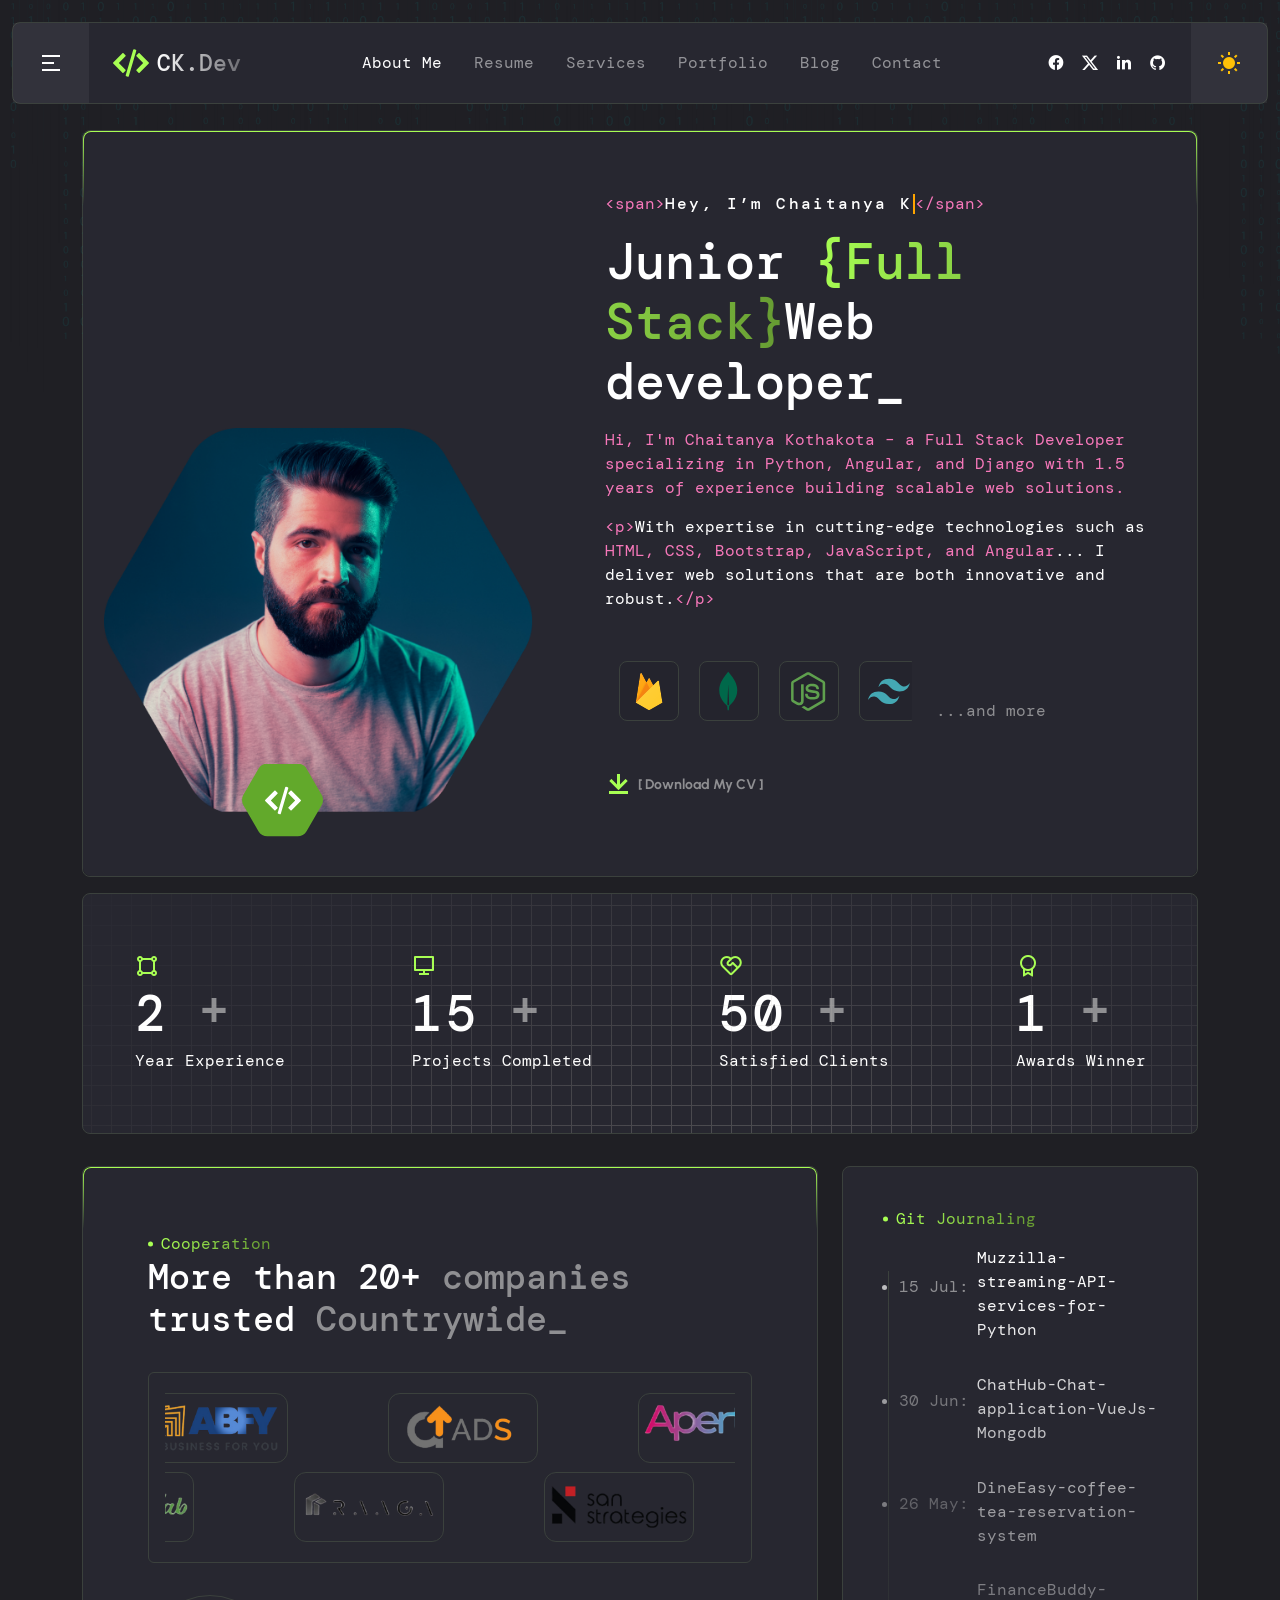
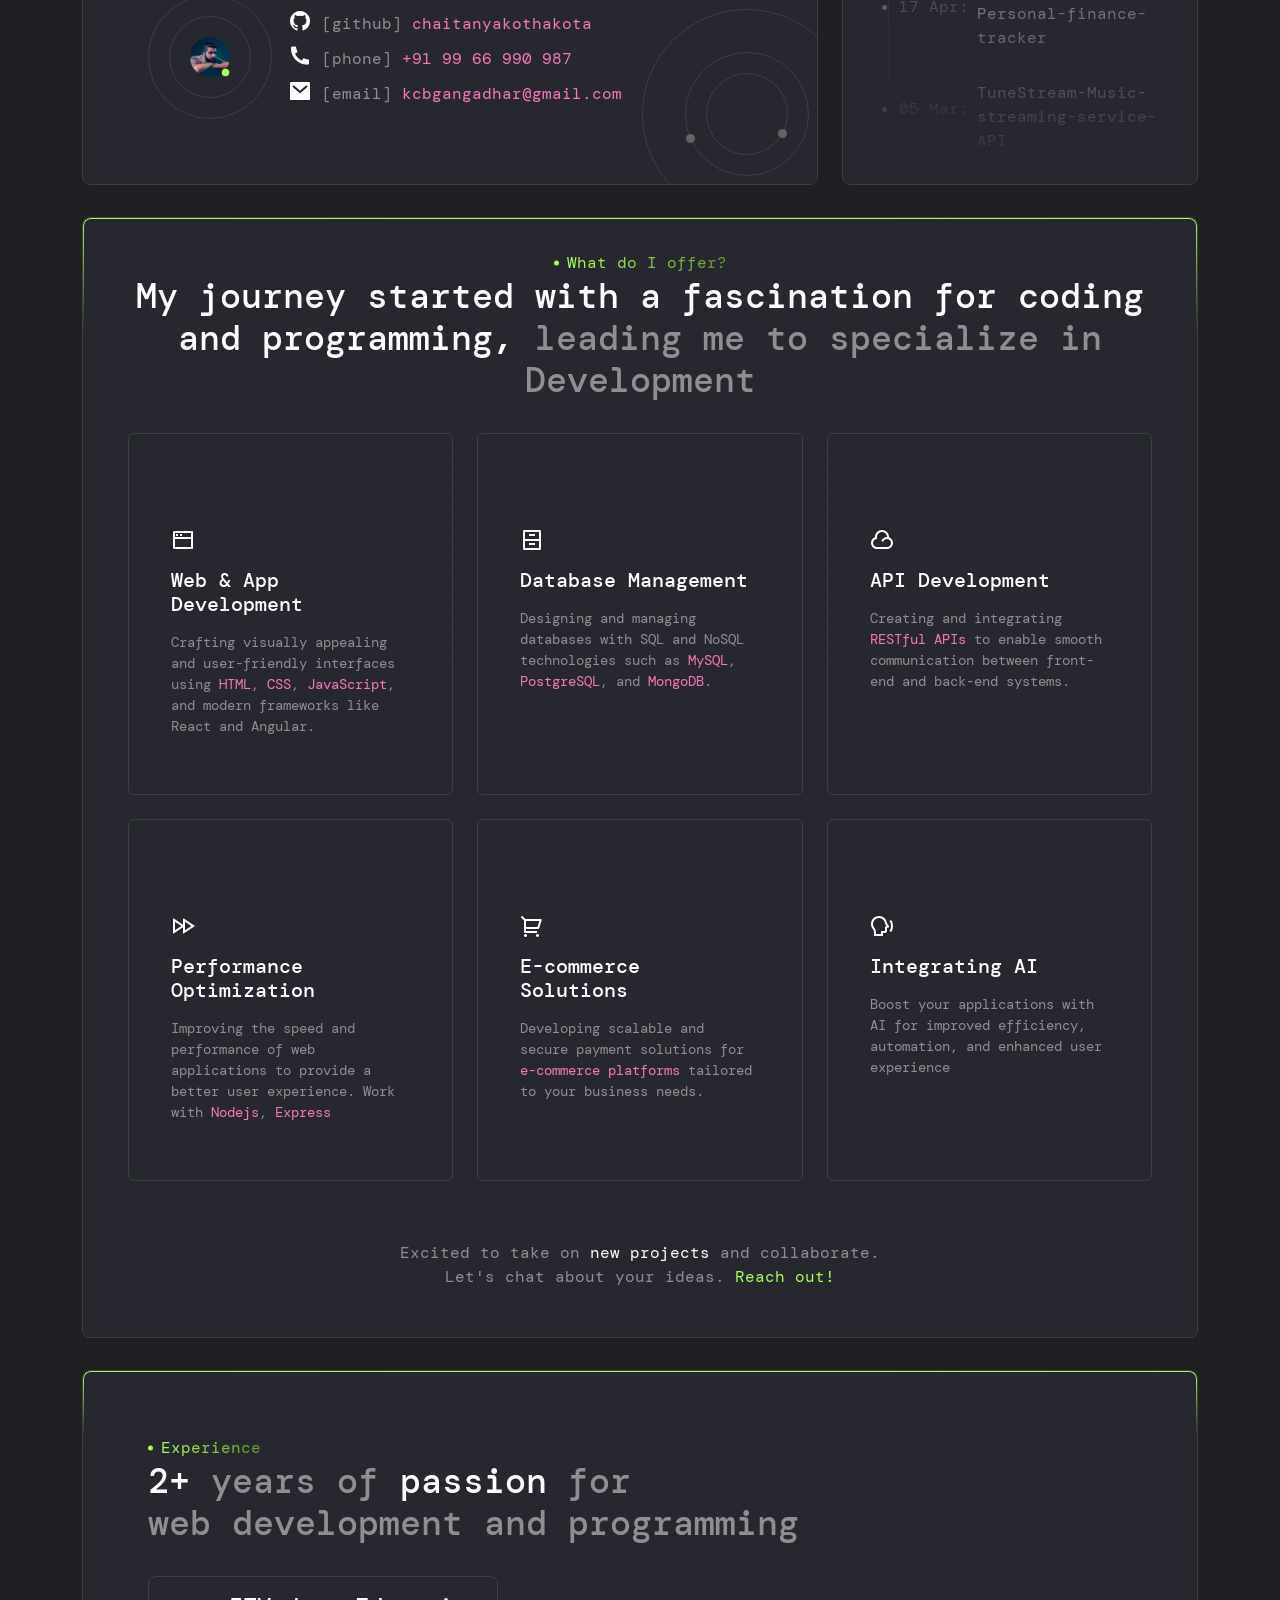
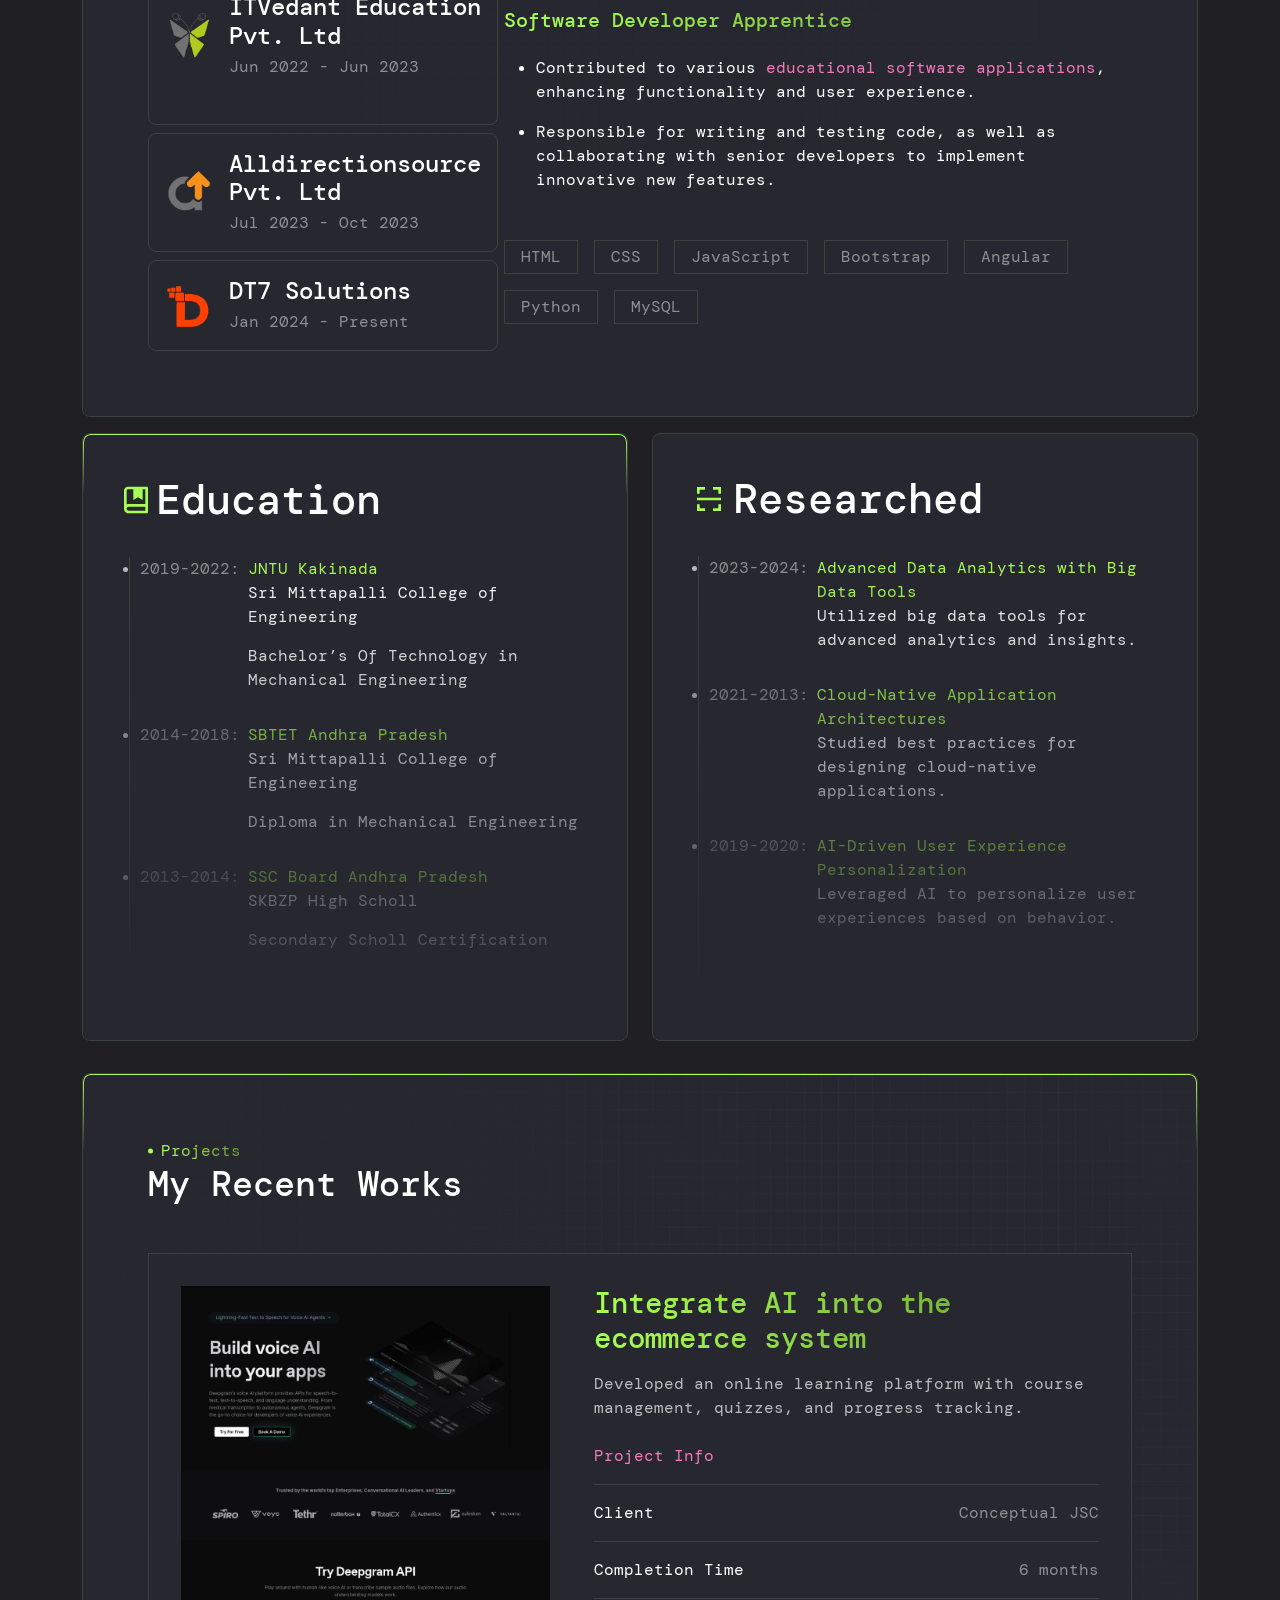
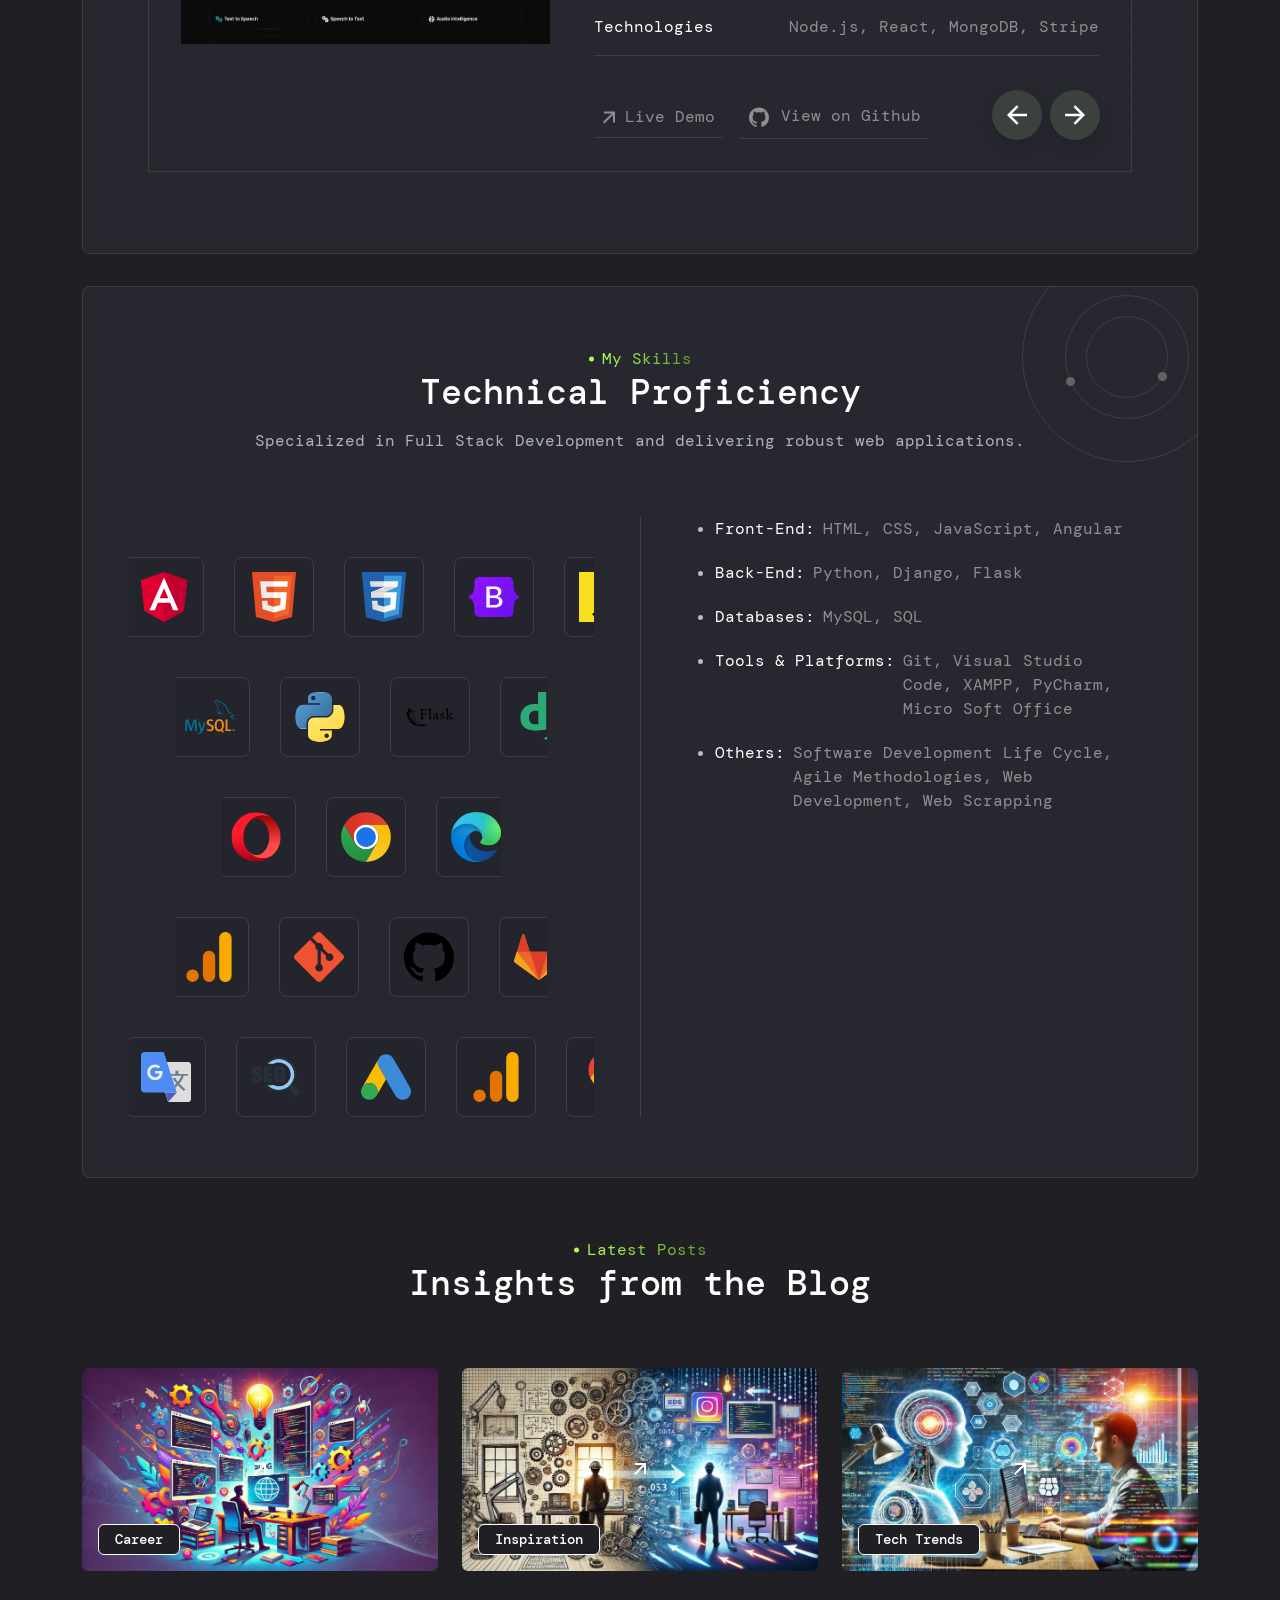
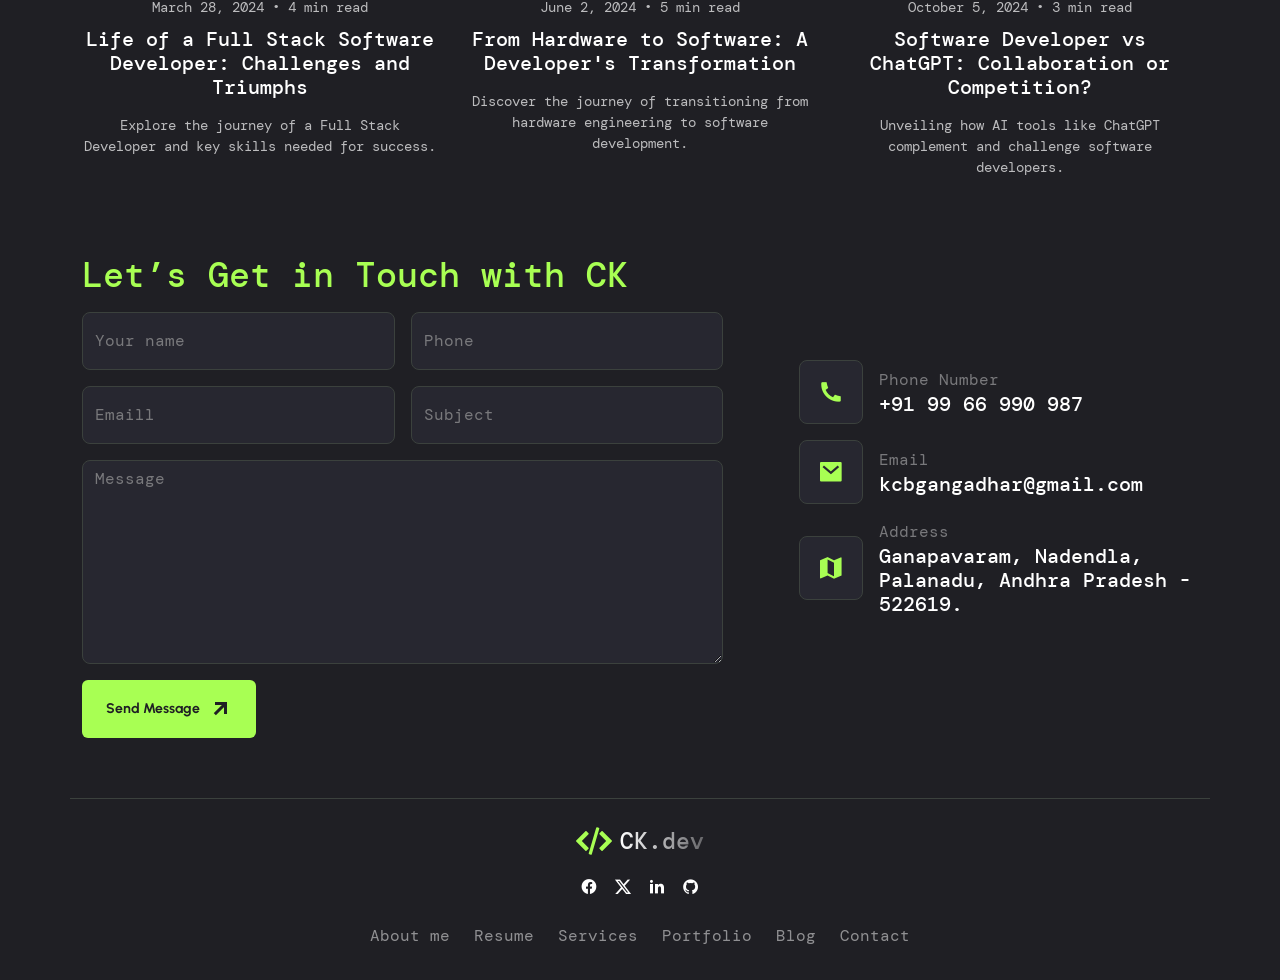
==== commit 8c3b91cf: "update the cooperation all logos" ====
--- a/index.html
+++ b/index.html
@@ -342,7 +342,7 @@
                                         </span>
                                     </div>
                                     <h3 class="fw-medium">
-                                        More than 3+
+                                        More than 20+
                                         <span class="text-300">companies <br /></span> trusted
                                         <span class="text-300">Countrywide_</span>
                                     </h3>
@@ -350,27 +350,40 @@
                                         <!-- Carausel Scroll -->
                                         <div class="carouselTicker carouselTicker-left position-relative z-1">
                                             <ul class="carouselTicker__list m-1 cooperation-icon">
-                                                <li class="carouselTicker__item">
-                                                    <img src="assets/imgs/coporation/itvedant-education-pvt-ltd-ck-portfolio-work-experience.png" alt="Work-icon" />
-                                                <li class="carouselTicker__item">
-                                                    <img src="assets/imgs/coporation/alldirectionsource-pvt-ltd-ck-portfolio-work-experience.png" alt="Work-icon" />
-                                                </li>
-                                                <li class="carouselTicker__item">
-                                                    <img src="assets/imgs/coporation/dt7-solutions-ck-portfolio-work-experience.png" alt="Work-icon" />
-                                                </li>
+                                                <li class="carouselTicker__item"><img src="assets/imgs/coporation/abfy.png" alt="Work-icon" /></li>
+                                                <li class="carouselTicker__item"><img src="assets/imgs/coporation/ads.png" alt="Work-icon" /></li>
+                                                <li class="carouselTicker__item"><img src="assets/imgs/coporation/apertur-art.png" alt="Work-icon" /></li>
+                                                <li class="carouselTicker__item"><img src="assets/imgs/coporation/costal-peb.png" alt="Work-icon" /></li>
+                                                <li class="carouselTicker__item"><img src="assets/imgs/coporation/cre-audit.png" alt="Work-icon" /></li>
+                                                <li class="carouselTicker__item"><img src="assets/imgs/coporation/data-mug.png" alt="Work-icon" /></li>
+                                                <li class="carouselTicker__item"><img src="assets/imgs/coporation/drvarun.png" alt="Work-icon" /></li>
+                                                <li class="carouselTicker__item"><img src="assets/imgs/coporation/dt7-agency.png" alt="Work-icon" /></li>
+                                                <li class="carouselTicker__item"><img src="assets/imgs/coporation/dt7-solutions.png" alt="Work-icon" /></li>
+                                                <li class="carouselTicker__item"><img src="assets/imgs/coporation/durga-ghee.png" alt="Work-icon" /></li>
+                                                <li class="carouselTicker__item"><img src="assets/imgs/coporation/gcs-overseas.png" alt="Work-icon" /></li>
+                                                <li class="carouselTicker__item"><img src="assets/imgs/coporation/it-vedant.png" alt="Work-icon" /></li>
+                                                <li class="carouselTicker__item"><img src="assets/imgs/coporation/magsmen.png" alt="Work-icon" /></li>
+                                                <li class="carouselTicker__item"><img src="assets/imgs/coporation/mettuinfra.png" alt="Work-icon" /></li>
+                                                <li class="carouselTicker__item"><img src="assets/imgs/coporation/moonart.png" alt="Work-icon" /></li>
                                             </ul>
                                         </div>
                                         <div class="carouselTicker carouselTicker-right position-relative z-1">
                                             <ul class="carouselTicker__list m-1 cooperation-icon">
-                                                <li class="carouselTicker__item">
-                                                    <img src="assets/imgs/coporation/dt7-solutions-ck-portfolio-work-experience.png" alt="Work-icon" />
-                                                </li>
-                                                <li class="carouselTicker__item">
-                                                    <img src="assets/imgs/coporation/alldirectionsource-pvt-ltd-ck-portfolio-work-experience.png" alt="Work-icon" />
-                                                </li>
-                                                <li class="carouselTicker__item">
-                                                    <img src="assets/imgs/coporation/itvedant-education-pvt-ltd-ck-portfolio-work-experience.png" alt="Work-icon" />
-                                                </li>
+                                                <li class="carouselTicker__item"><img src="assets/imgs/coporation/raaga.png" alt="Work-icon" /></li>
+                                                <li class="carouselTicker__item"><img src="assets/imgs/coporation/san-strategies.png" alt="Work-icon" /></li>
+                                                <li class="carouselTicker__item"><img src="assets/imgs/coporation/sekhar-speaks.png" alt="Work-icon" /></li>
+                                                <li class="carouselTicker__item"><img src="assets/imgs/coporation/seshaiah-hospital.png" alt="Work-icon" /></li>
+                                                <li class="carouselTicker__item"><img src="assets/imgs/coporation/seshaiah-trust.png" alt="Work-icon" /></li>
+                                                <li class="carouselTicker__item"><img src="assets/imgs/coporation/shree-conventions.png" alt="Work-icon" /></li>
+                                                <li class="carouselTicker__item"><img src="assets/imgs/coporation/siva-constructions.png" alt="Work-icon" /></li>
+                                                <li class="carouselTicker__item"><img src="assets/imgs/coporation/srigorantla-hospital.png" alt="Work-icon" /></li>
+                                                <li class="carouselTicker__item"><img src="assets/imgs/coporation/stonehenge-granites.png" alt="Work-icon" /></li>
+                                                <li class="carouselTicker__item"><img src="assets/imgs/coporation/stonesquare-infra.png" alt="Work-icon" /></li>
+                                                <li class="carouselTicker__item"><img src="assets/imgs/coporation/suma-filmy-arts.png" alt="Work-icon" /></li>
+                                                <li class="carouselTicker__item"><img src="assets/imgs/coporation/tdh-foundation.png" alt="Work-icon" /></li>
+                                                <li class="carouselTicker__item"><img src="assets/imgs/coporation/tdh-group.png" alt="Work-icon" /></li>
+                                                <li class="carouselTicker__item"><img src="assets/imgs/coporation/vsb-group.png" alt="Work-icon" /></li>
+                                                <li class="carouselTicker__item"><img src="assets/imgs/coporation/windoorfab.png" alt="Work-icon" /></li>
                                             </ul>
                                         </div>
                                     </div>
--- a/assets/css/main.css
+++ b/assets/css/main.css
@@ -14401,8 +14401,7 @@
   max-height: 48px;
 }
 .cooperation-icon li img {
-  max-height: 60px;
-  min-width: 200px;
+  max-width: 150px;
   border: 1px solid var(--tc-border-1);
   border-radius: 12px;
 }
